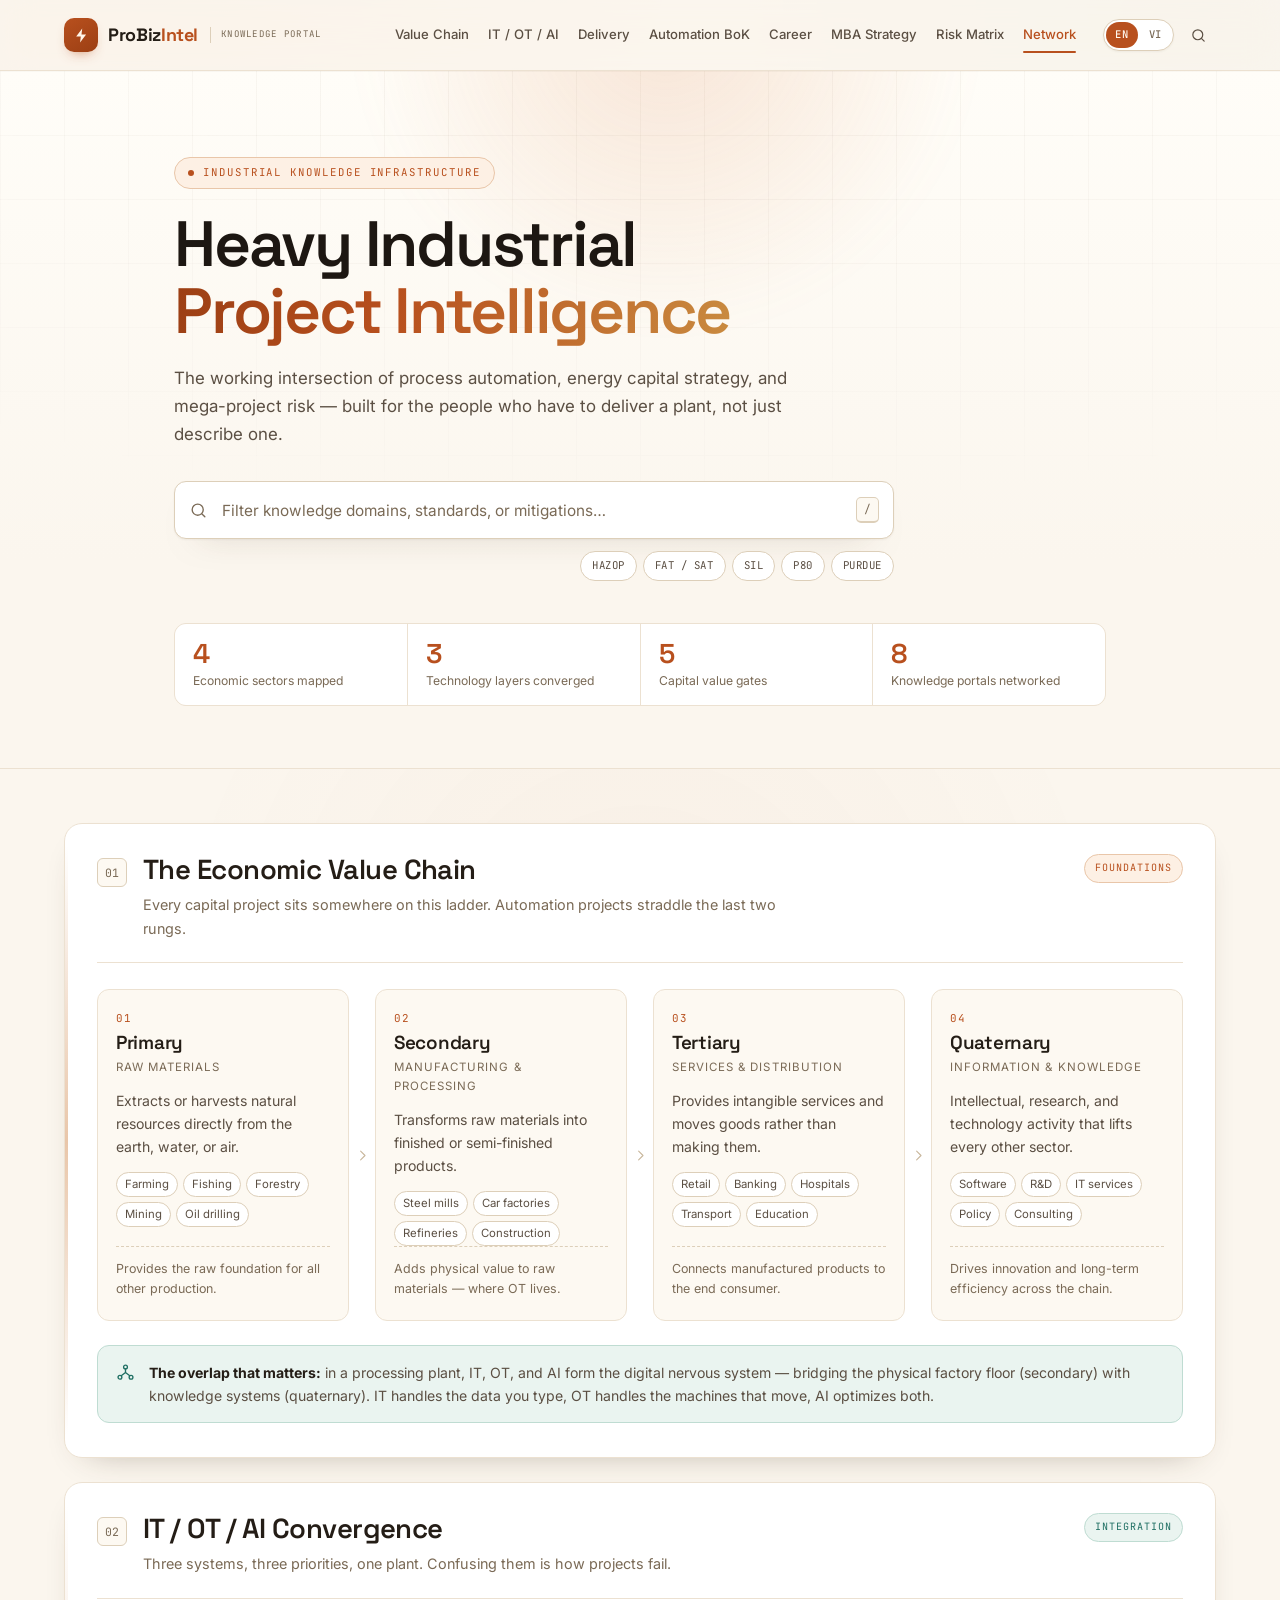
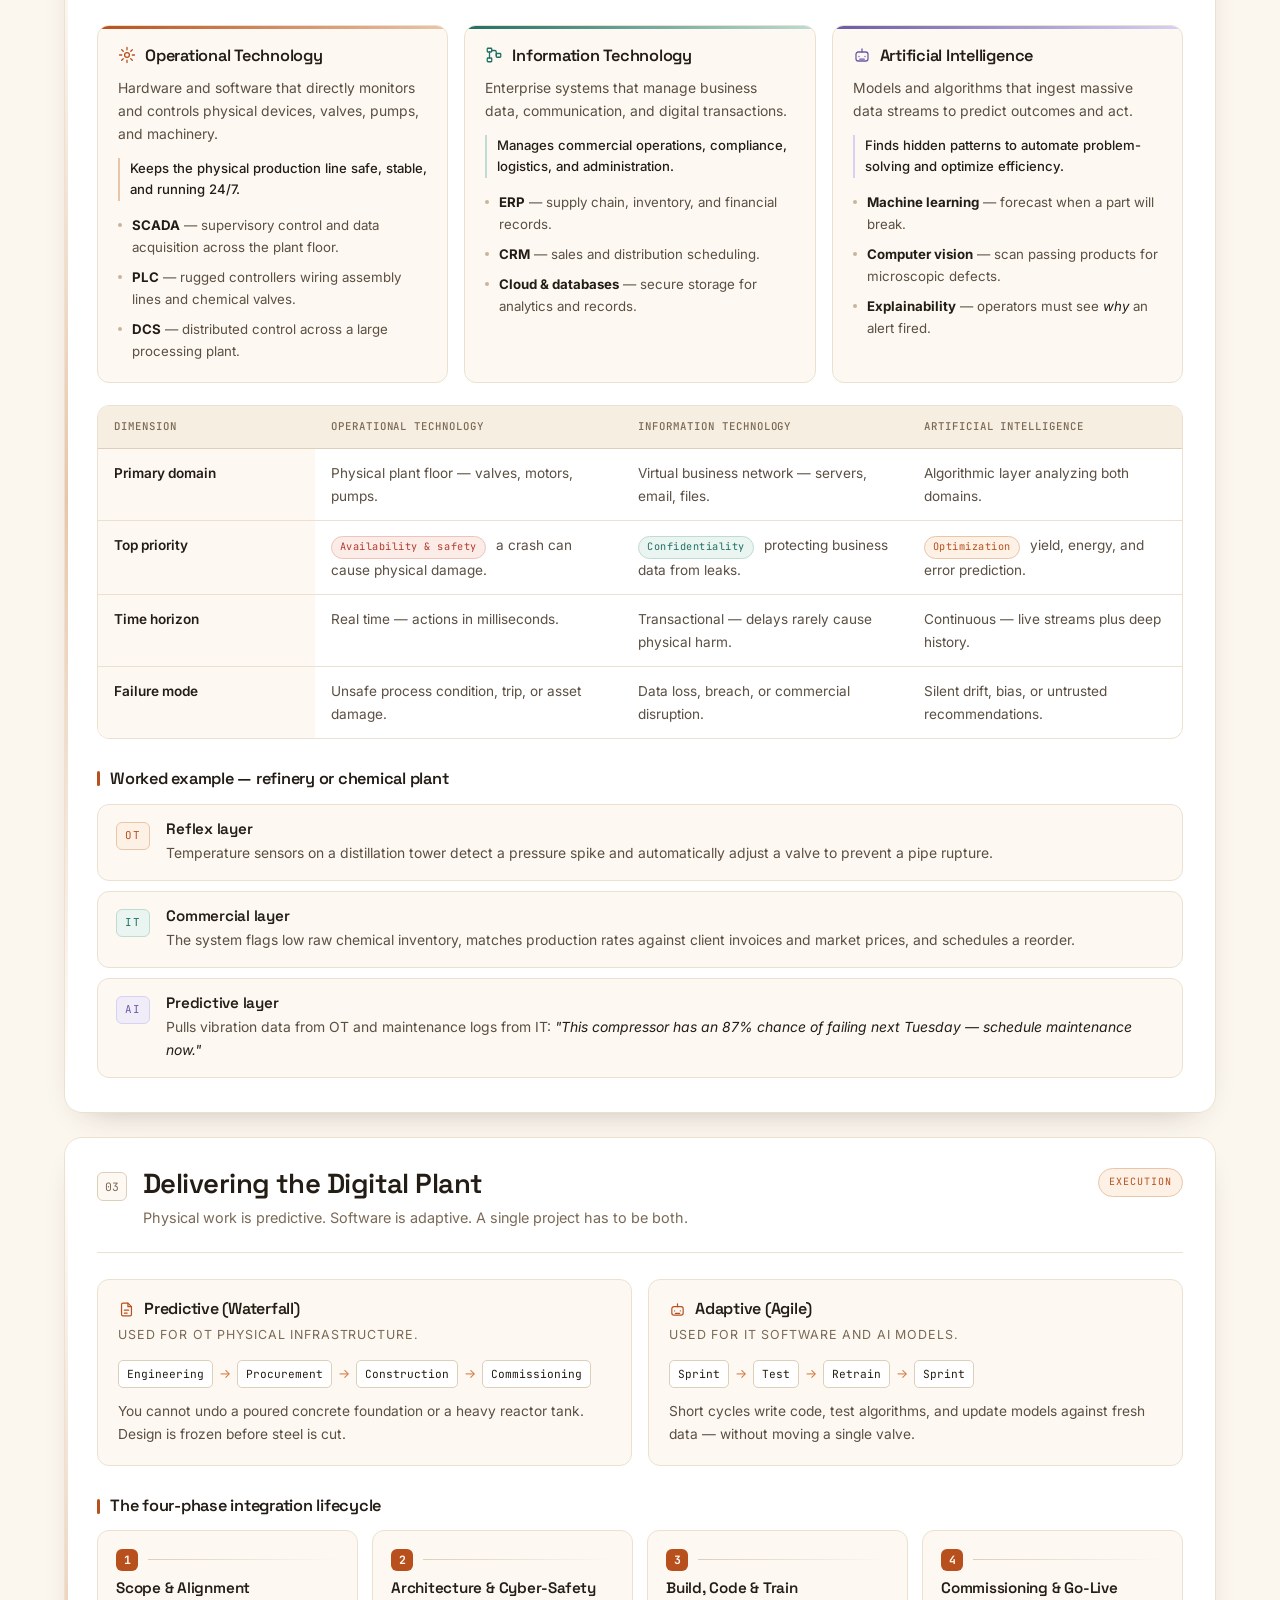
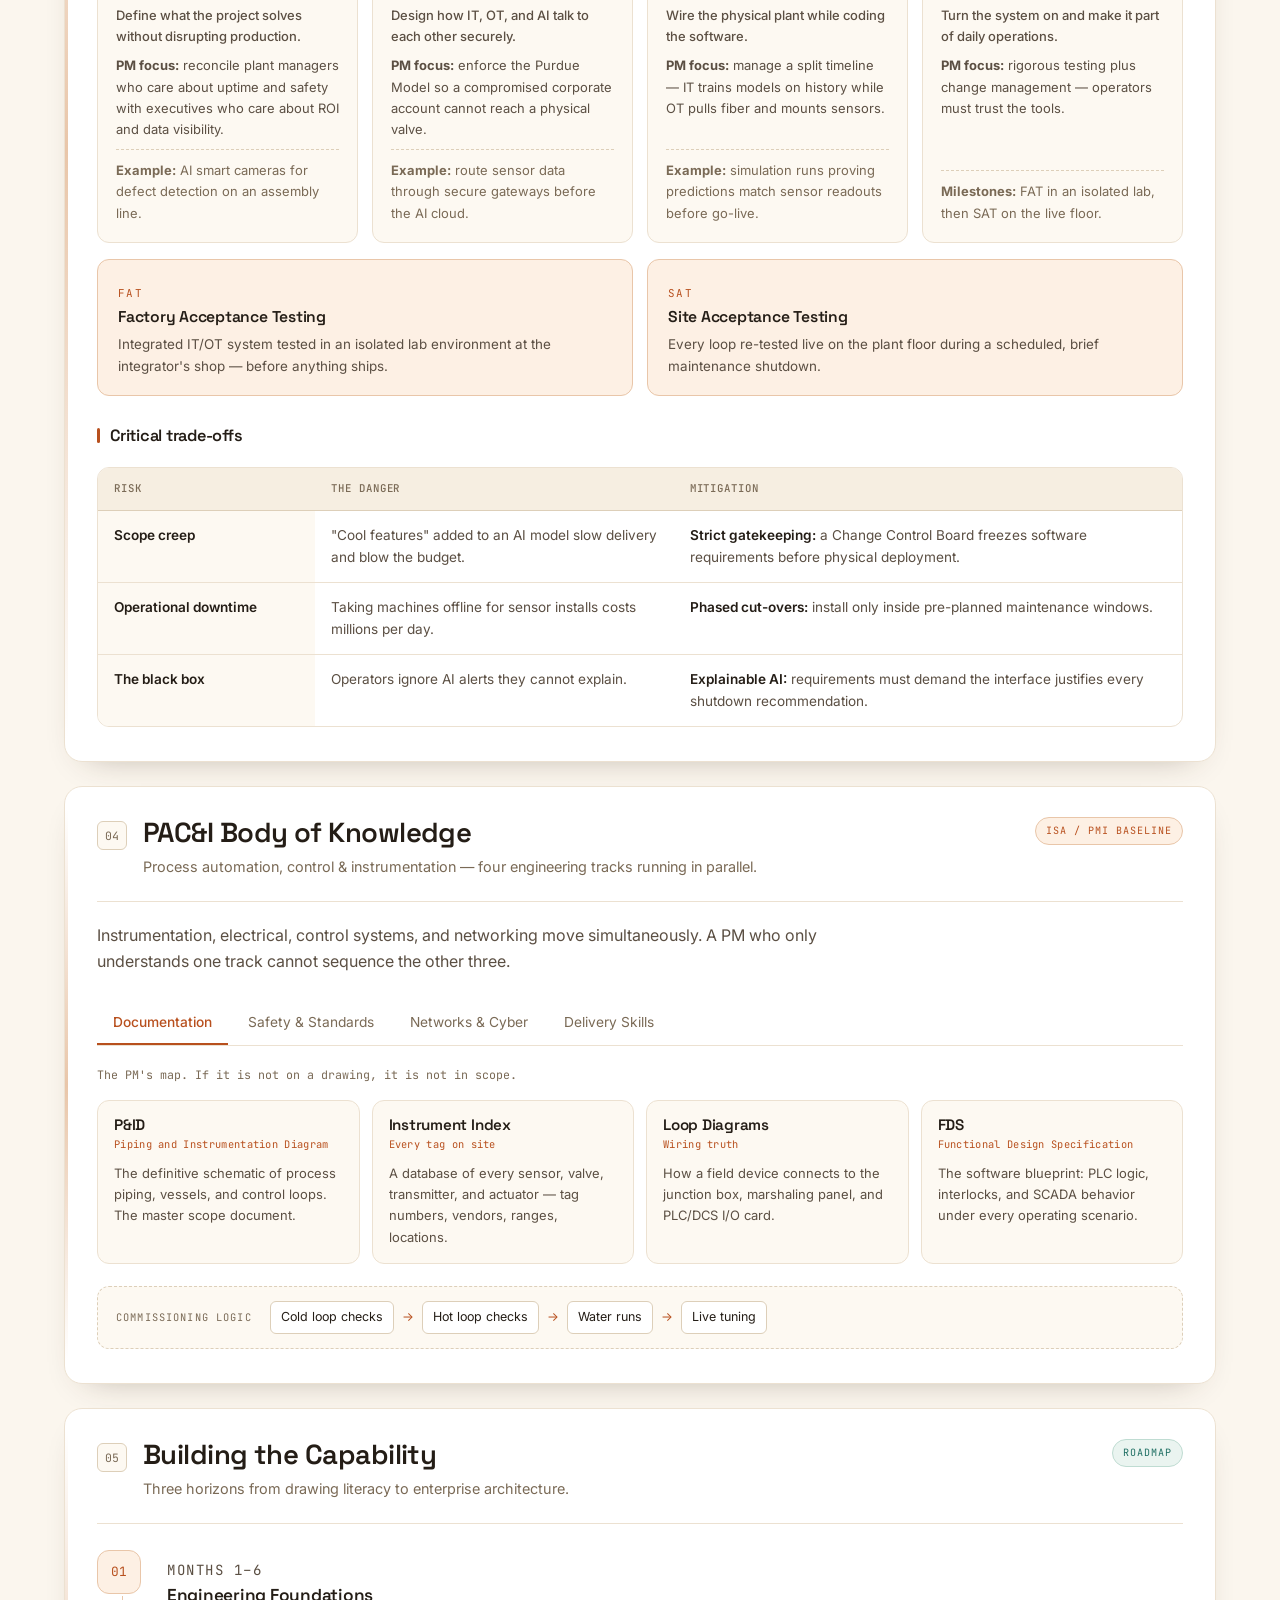
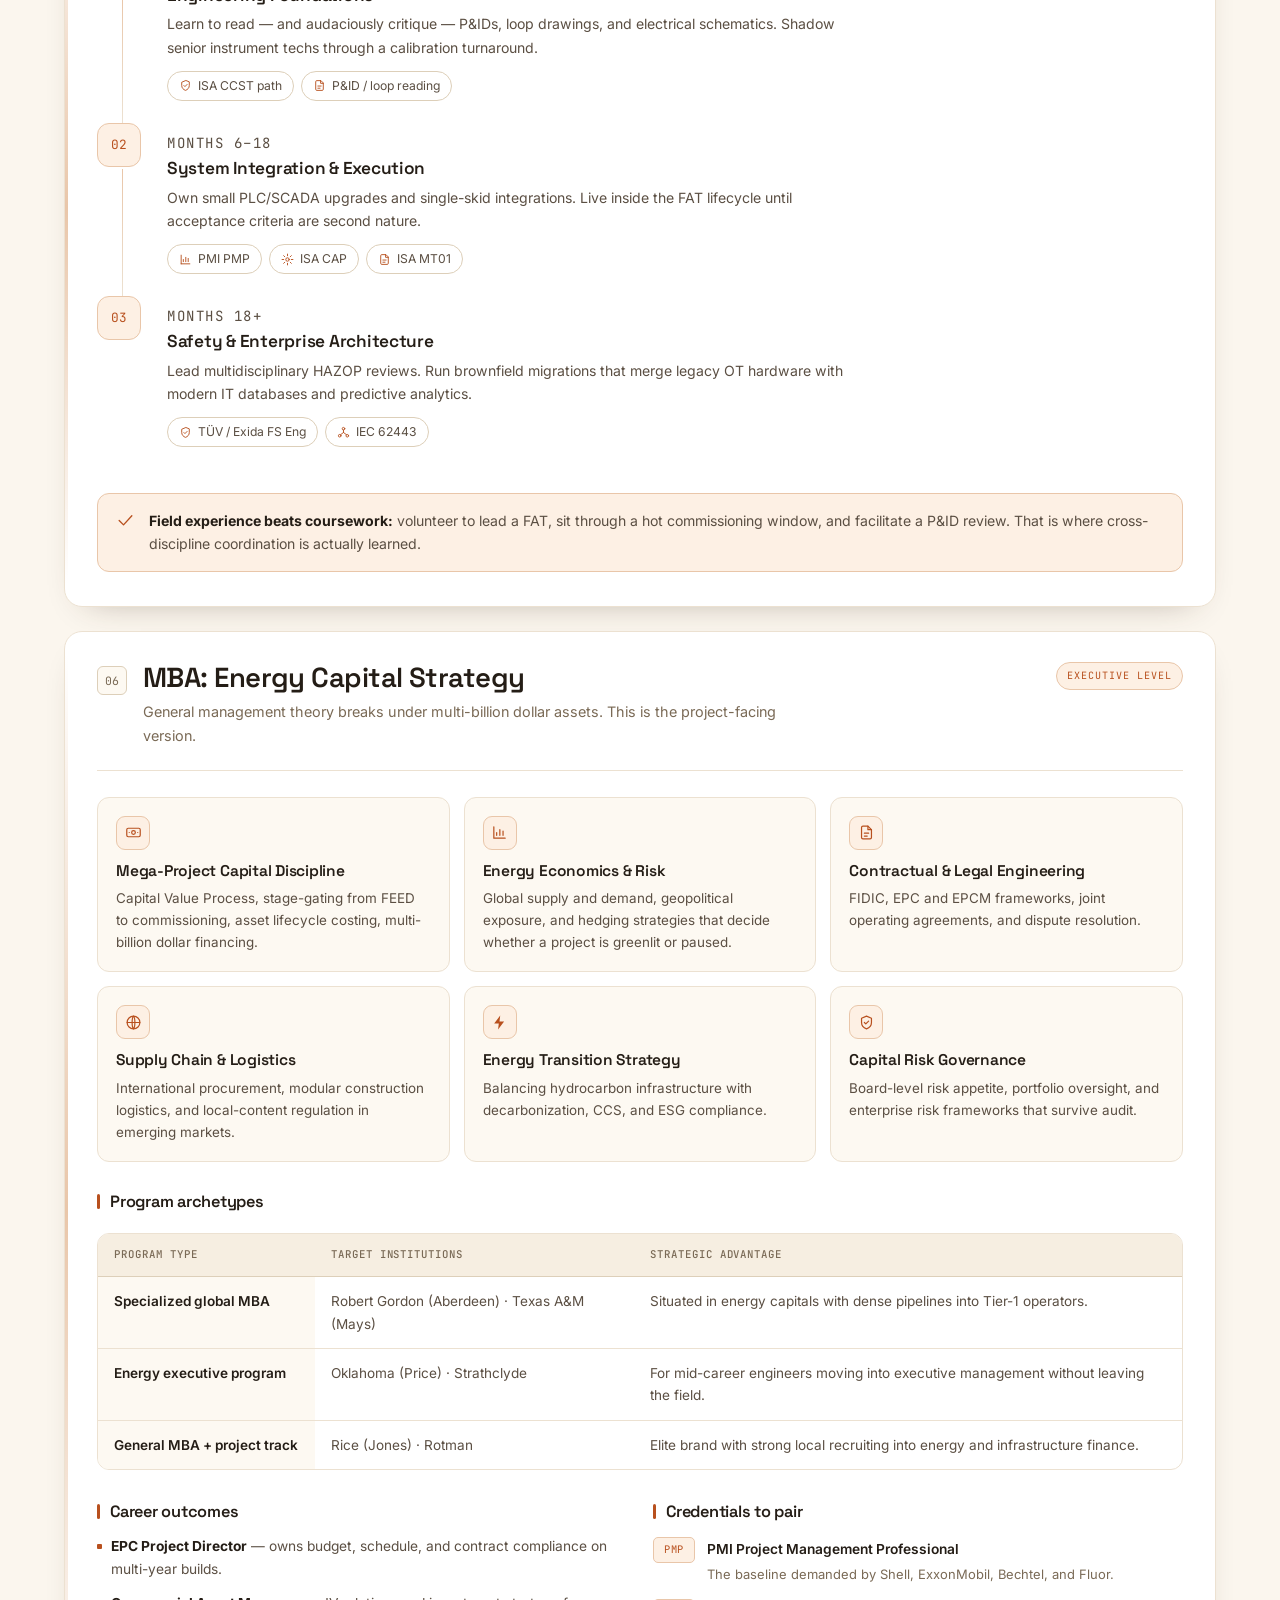
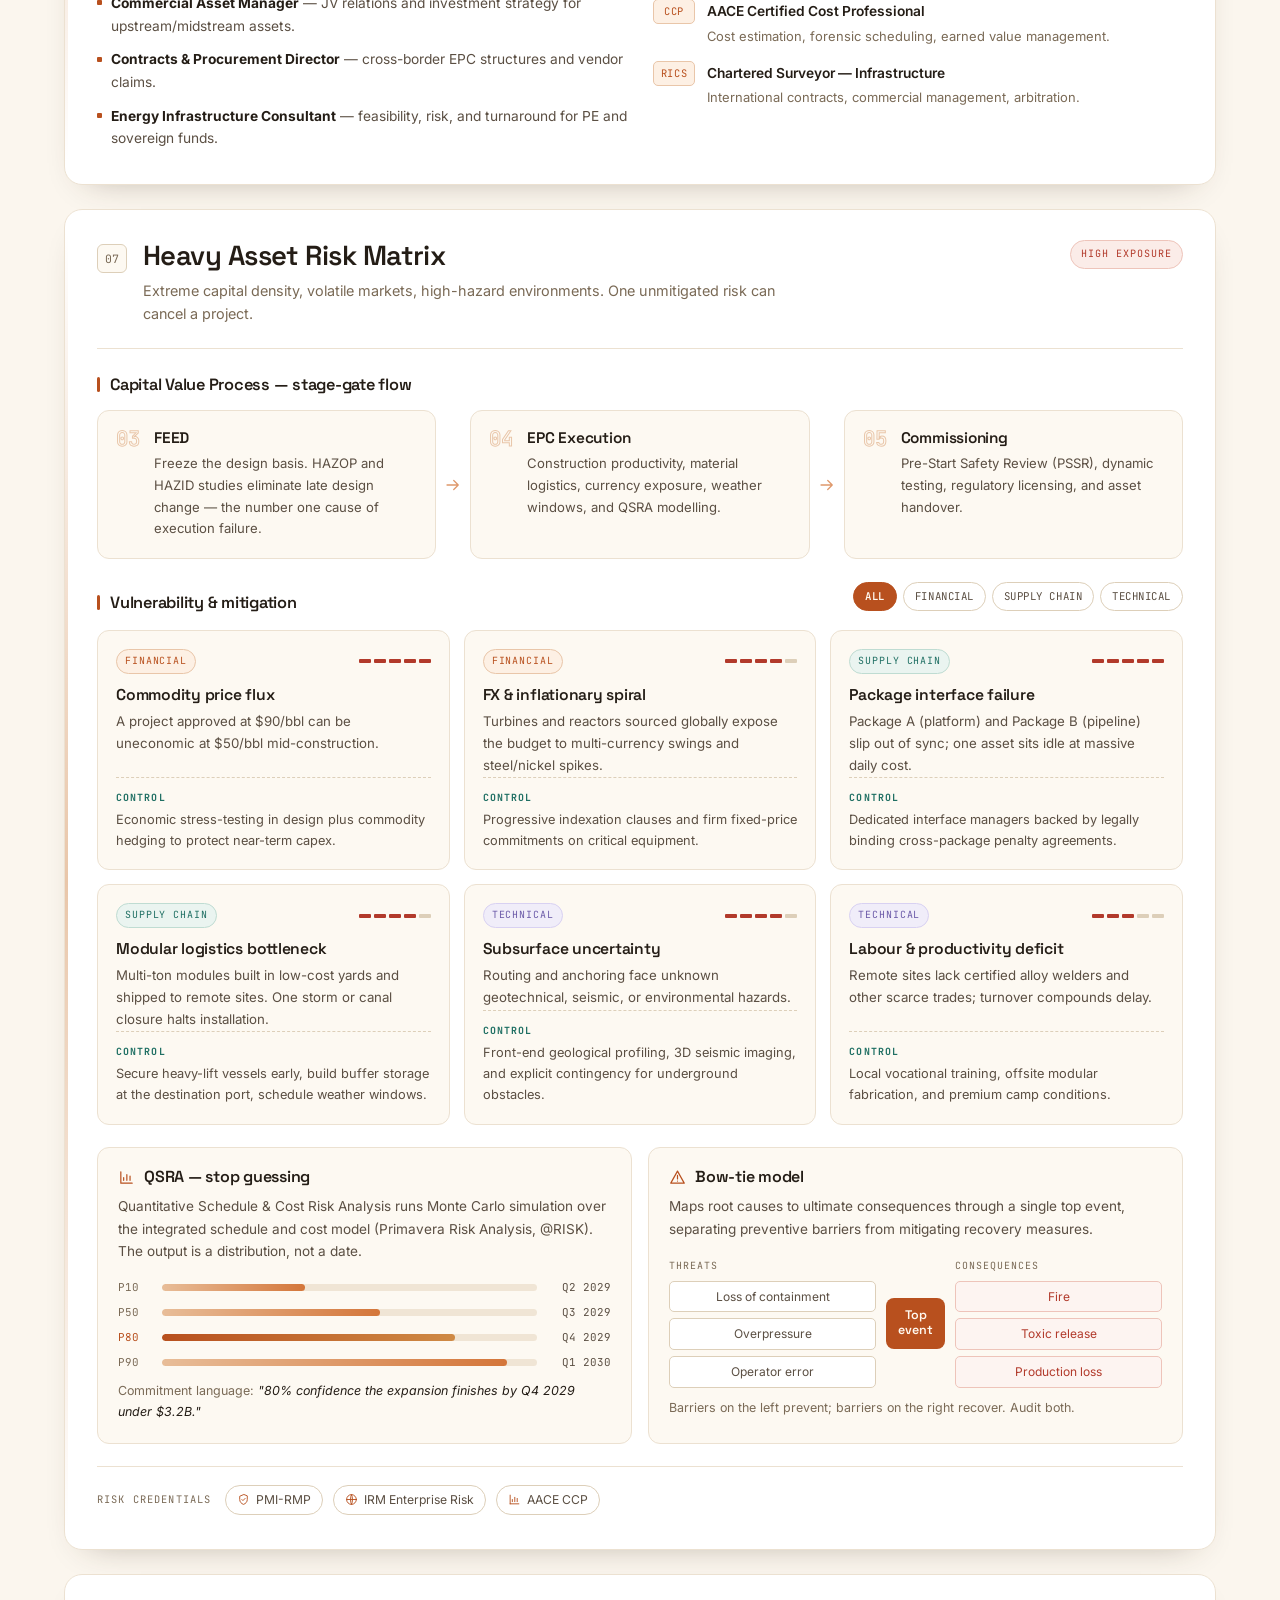
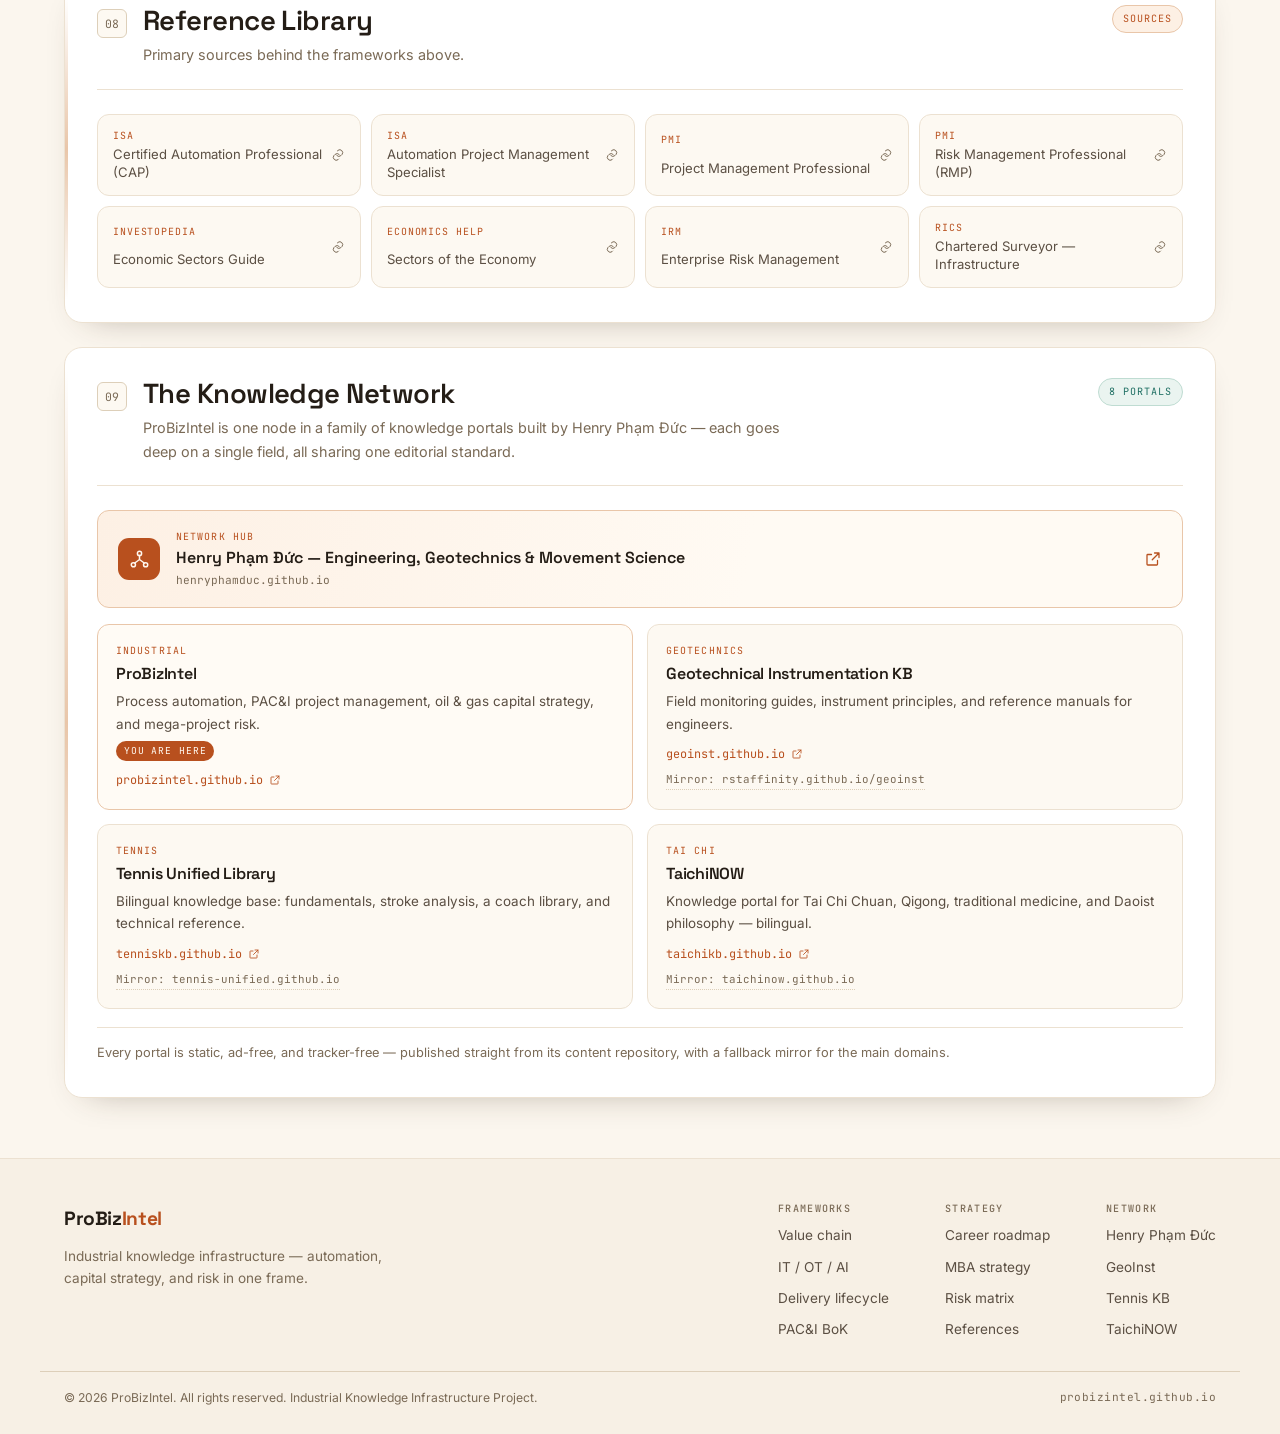
==== index.html @ 480ce011 "Warm light redesign, full EN/VI bilingual build, network section linking all 8 portals" ====
<!DOCTYPE html>
<html lang="en">
<head>
<meta charset="UTF-8">
<meta name="viewport" content="width=device-width, initial-scale=1.0">
<title>ProBizIntel | Heavy Industrial Project Intelligence</title>
<meta name="description" content="A working knowledge portal for process automation, control & instrumentation project management, oil & gas capital strategy, and mega-project risk. English / Tiếng Việt.">
<meta name="theme-color" content="#fbf6ee">
<meta property="og:title" content="ProBizIntel | Heavy Industrial Project Intelligence">
<meta property="og:description" content="Process automation, energy capital strategy, and mega-project risk — one integrated framework. Bilingual EN / VI.">
<meta property="og:type" content="website">
<link rel="icon" href="data:image/svg+xml,%3Csvg xmlns='http://www.w3.org/2000/svg' viewBox='0 0 32 32'%3E%3Crect width='32' height='32' rx='8' fill='%23b8501e'/%3E%3Cpath d='M17 4 8 18h6l-1 10 9-14h-6z' fill='%23fff6e9'/%3E%3C/svg%3E">
<link rel="preconnect" href="https://fonts.googleapis.com">
<link rel="preconnect" href="https://fonts.gstatic.com" crossorigin>
<link href="https://fonts.googleapis.com/css2?family=Space+Grotesk:wght@400;500;600;700&family=Inter:wght@400;500;600;700&family=JetBrains+Mono:wght@400;500&display=swap" rel="stylesheet">
<link rel="stylesheet" href="style.css">
</head>
<body>
<a class="skip-link" href="#main" data-vi="Chuyển đến nội dung">Skip to content</a>
<div class="scroll-progress" id="scrollProgress" aria-hidden="true"></div>

<!-- Icon sprite -->
<svg class="sprite" aria-hidden="true" focusable="false">
  <symbol id="i-bolt" viewBox="0 0 24 24"><path d="M13 2 4.5 13.5H11l-1 8.5 8.5-11.5H12z"/></symbol>
  <symbol id="i-search" viewBox="0 0 24 24"><circle cx="11" cy="11" r="7"/><path d="m20 20-3.6-3.6"/></symbol>
  <symbol id="i-robot" viewBox="0 0 24 24"><rect x="4" y="8" width="16" height="12" rx="3"/><path d="M12 4v4M8 14h.01M16 14h.01M9 17.5h6"/></symbol>
  <symbol id="i-cap" viewBox="0 0 24 24"><path d="M2 8.5 12 4l10 4.5-10 4.5z"/><path d="M6 11v4.2c0 1.6 2.7 2.8 6 2.8s6-1.2 6-2.8V11M22 8.5V14"/></symbol>
  <symbol id="i-warn" viewBox="0 0 24 24"><path d="M12 3 2.5 20h19z"/><path d="M12 9v5M12 17h.01"/></symbol>
  <symbol id="i-gear" viewBox="0 0 24 24"><circle cx="12" cy="12" r="3.2"/><path d="M12 2v3M12 19v3M2 12h3M19 12h3M4.9 4.9 7 7M17 17l2.1 2.1M19.1 4.9 17 7M7 17l-2.1 2.1"/></symbol>
  <symbol id="i-tree" viewBox="0 0 24 24"><rect x="3" y="3" width="6" height="5" rx="1"/><rect x="15" y="10" width="6" height="5" rx="1"/><rect x="3" y="16" width="6" height="5" rx="1"/><path d="M6 8v8M9 6h4a2 2 0 0 1 2 2v5"/></symbol>
  <symbol id="i-shield" viewBox="0 0 24 24"><path d="M12 3 5 6v6c0 4.4 3 7.6 7 9 4-1.4 7-4.6 7-9V6z"/><path d="m9 12 2 2 4-4"/></symbol>
  <symbol id="i-net" viewBox="0 0 24 24"><circle cx="12" cy="5" r="2.4"/><circle cx="5" cy="18" r="2.4"/><circle cx="19" cy="18" r="2.4"/><path d="M12 7.4v4.6M12 12 6.6 16M12 12l5.4 4"/></symbol>
  <symbol id="i-doc" viewBox="0 0 24 24"><path d="M14 3H7a2 2 0 0 0-2 2v14a2 2 0 0 0 2 2h10a2 2 0 0 0 2-2V8z"/><path d="M14 3v5h5M9 13h6M9 17h4"/></symbol>
  <symbol id="i-chart" viewBox="0 0 24 24"><path d="M4 20V4M4 20h16"/><path d="M8 16v-4M12.5 16V8M17 16v-6"/></symbol>
  <symbol id="i-chevron" viewBox="0 0 24 24"><path d="m9 5 7 7-7 7"/></symbol>
  <symbol id="i-arrow" viewBox="0 0 24 24"><path d="M4 12h15M13 6l6 6-6 6"/></symbol>
  <symbol id="i-up" viewBox="0 0 24 24"><path d="M12 20V5M6 11l6-6 6 6"/></symbol>
  <symbol id="i-close" viewBox="0 0 24 24"><path d="M6 6l12 12M18 6 6 18"/></symbol>
  <symbol id="i-menu" viewBox="0 0 24 24"><path d="M4 7h16M4 12h16M4 17h16"/></symbol>
  <symbol id="i-check" viewBox="0 0 24 24"><path d="m4 12 5.5 5.5L20 6"/></symbol>
  <symbol id="i-globe" viewBox="0 0 24 24"><circle cx="12" cy="12" r="9"/><path d="M3 12h18M12 3c2.6 2.6 2.6 15.4 0 18M12 3c-2.6 2.6-2.6 15.4 0 18"/></symbol>
  <symbol id="i-money" viewBox="0 0 24 24"><rect x="2.5" y="6" width="19" height="12" rx="2"/><circle cx="12" cy="12" r="2.6"/><path d="M6 12h.01M18 12h.01"/></symbol>
  <symbol id="i-link" viewBox="0 0 24 24"><path d="M10 13a5 5 0 0 0 7 0l2-2a5 5 0 0 0-7-7l-1 1"/><path d="M14 11a5 5 0 0 0-7 0l-2 2a5 5 0 0 0 7 7l1-1"/></symbol>
  <symbol id="i-external" viewBox="0 0 24 24"><path d="M14 4h6v6M20 4l-9 9"/><path d="M18 14v5a1 1 0 0 1-1 1H5a1 1 0 0 1-1-1V7a1 1 0 0 1 1-1h5"/></symbol>
</svg>

<header class="site-header" id="siteHeader">
  <div class="header-inner">
    <a class="brand" href="#top" aria-label="ProBizIntel">
      <span class="brand-mark"><svg class="ico"><use href="#i-bolt"/></svg></span>
      <span class="brand-text">ProBiz<span class="accent">Intel</span></span>
      <span class="brand-tag" data-vi="Cổng tri thức">Knowledge Portal</span>
    </a>

    <nav class="nav" id="nav" aria-label="Primary" data-vi-aria="Điều hướng chính">
      <a class="nav-link" href="#chain" data-vi="Chuỗi giá trị">Value Chain</a>
      <a class="nav-link" href="#convergence">IT / OT / AI</a>
      <a class="nav-link" href="#delivery" data-vi="Triển khai">Delivery</a>
      <a class="nav-link" href="#automation" data-vi="Hệ tri thức TĐH">Automation BoK</a>
      <a class="nav-link" href="#career" data-vi="Sự nghiệp">Career</a>
      <a class="nav-link" href="#mba-strategy" data-vi="Chiến lược MBA">MBA Strategy</a>
      <a class="nav-link" href="#risk-management" data-vi="Ma trận rủi ro">Risk Matrix</a>
      <a class="nav-link" href="#network" data-vi="Mạng lưới">Network</a>
    </nav>

    <div class="header-actions">
      <div class="lang-switch" role="group" aria-label="Language / Ngôn ngữ">
        <button class="lang-btn is-active" type="button" data-lang="en" aria-pressed="true">EN</button>
        <button class="lang-btn" type="button" data-lang="vi" aria-pressed="false">VI</button>
      </div>
      <button class="icon-btn" id="headerSearchBtn" type="button" aria-label="Search the portal" data-vi-aria="Tìm kiếm trong cổng">
        <svg class="ico"><use href="#i-search"/></svg>
      </button>
      <button class="icon-btn menu-btn" id="menuBtn" type="button" aria-label="Open menu" data-vi-aria="Mở menu" aria-expanded="false" aria-controls="nav">
        <svg class="ico"><use href="#i-menu"/></svg>
      </button>
    </div>
  </div>
</header>

<main id="main">
  <a id="top"></a>

  <!-- HERO -->
  <section class="hero">
    <div class="hero-grid" aria-hidden="true"></div>
    <div class="hero-glow" aria-hidden="true"></div>
    <div class="container hero-inner">
      <p class="kicker"><span class="pulse"></span> <span data-vi="Hạ tầng Tri thức Công nghiệp">Industrial Knowledge Infrastructure</span></p>
      <h1>
        <span data-vi="Trí tuệ Dự án">Heavy Industrial</span><br>
        <span class="grad" data-vi="Công nghiệp Nặng">Project Intelligence</span>
      </h1>
      <p class="lede" data-vi="Giao điểm thực chiến giữa tự động hóa quá trình, chiến lược vốn năng lượng và rủi ro siêu dự án — dành cho những người phải bàn giao một nhà máy, chứ không chỉ mô tả nó.">
        The working intersection of process automation, energy capital strategy, and mega-project risk —
        built for the people who have to deliver a plant, not just describe one.
      </p>

      <div class="search-block">
        <div class="search-shell">
          <svg class="ico search-ico"><use href="#i-search"/></svg>
          <input type="search" id="portalSearch" placeholder="Filter knowledge domains, standards, or mitigations…" data-vi-ph="Lọc lĩnh vực tri thức, tiêu chuẩn hoặc biện pháp giảm thiểu…" autocomplete="off" aria-label="Search the portal" data-vi-aria="Tìm kiếm trong cổng">
          <button class="search-clear" id="searchClear" type="button" aria-label="Clear search" data-vi-aria="Xóa tìm kiếm" hidden>
            <svg class="ico"><use href="#i-close"/></svg>
          </button>
          <kbd class="search-kbd">/</kbd>
        </div>
        <div class="search-meta">
          <span class="search-count" id="searchCount" aria-live="polite"></span>
          <div class="quick-chips" id="quickChips">
            <button class="chip" type="button" data-q="HAZOP">HAZOP</button>
            <button class="chip" type="button" data-q="FAT">FAT / SAT</button>
            <button class="chip" type="button" data-q="SIL">SIL</button>
            <button class="chip" type="button" data-q="P80">P80</button>
            <button class="chip" type="button" data-q="Purdue">Purdue</button>
          </div>
        </div>
      </div>

      <dl class="hero-stats">
        <div class="stat"><dt>4</dt><dd data-vi="Phân ngành kinh tế">Economic sectors mapped</dd></div>
        <div class="stat"><dt>3</dt><dd data-vi="Tầng công nghệ hội tụ">Technology layers converged</dd></div>
        <div class="stat"><dt>5</dt><dd data-vi="Cổng vốn (CVP)">Capital value gates</dd></div>
        <div class="stat"><dt>8</dt><dd data-vi="Cổng tri thức trong mạng lưới">Knowledge portals networked</dd></div>
      </dl>
    </div>
  </section>

  <div class="container content" id="content">

    <!-- 01 VALUE CHAIN -->
    <section class="knowledge-card" id="chain" data-title="Value chain economic sectors primary secondary tertiary quaternary" data-title-vi="chuỗi giá trị phân ngành kinh tế sơ cấp thứ cấp cấp ba thứ tư">
      <div class="card-head">
        <div class="card-index">01</div>
        <div class="card-title">
          <h2 data-vi="Chuỗi Giá trị Kinh tế">The Economic Value Chain</h2>
          <p class="card-sub" data-vi="Mọi dự án vốn đều nằm ở một nấc trên chiếc thang này. Dự án tự động hóa bắc qua hai nấc cuối.">Every capital project sits somewhere on this ladder. Automation projects straddle the last two rungs.</p>
        </div>
        <span class="badge" data-vi="Nền tảng">Foundations</span>
      </div>

      <div class="sector-chain">
        <article class="sector-card s-item">
          <div class="sector-num">01</div>
          <h3 data-vi="Sơ cấp">Primary</h3>
          <p class="sector-role" data-vi="Nguyên liệu thô">Raw materials</p>
          <p data-vi="Khai thác hoặc thu hoạch tài nguyên thiên nhiên trực tiếp từ đất, nước hoặc không khí.">Extracts or harvests natural resources directly from the earth, water, or air.</p>
          <ul class="tag-list">
            <li data-vi="Nông nghiệp">Farming</li><li data-vi="Đánh bắt">Fishing</li><li data-vi="Lâm nghiệp">Forestry</li><li data-vi="Khai khoáng">Mining</li><li data-vi="Khoan dầu">Oil drilling</li>
          </ul>
          <p class="sector-foot" data-vi="Cung cấp nền tảng nguyên liệu cho toàn bộ hoạt động sản xuất khác.">Provides the raw foundation for all other production.</p>
        </article>

        <div class="chain-link" aria-hidden="true"><svg class="ico"><use href="#i-chevron"/></svg></div>

        <article class="sector-card s-item">
          <div class="sector-num">02</div>
          <h3 data-vi="Thứ cấp">Secondary</h3>
          <p class="sector-role" data-vi="Sản xuất &amp; chế biến">Manufacturing &amp; processing</p>
          <p data-vi="Chuyển hóa nguyên liệu thô thành sản phẩm hoàn chỉnh hoặc bán thành phẩm.">Transforms raw materials into finished or semi-finished products.</p>
          <ul class="tag-list">
            <li data-vi="Nhà máy thép">Steel mills</li><li data-vi="Nhà máy ô tô">Car factories</li><li data-vi="Lọc dầu">Refineries</li><li data-vi="Xây dựng">Construction</li>
          </ul>
          <p class="sector-foot" data-vi="Gia tăng giá trị vật chất cho nguyên liệu — nơi OT hiện diện.">Adds physical value to raw materials — where OT lives.</p>
        </article>

        <div class="chain-link" aria-hidden="true"><svg class="ico"><use href="#i-chevron"/></svg></div>

        <article class="sector-card s-item">
          <div class="sector-num">03</div>
          <h3 data-vi="Thứ ba">Tertiary</h3>
          <p class="sector-role" data-vi="Dịch vụ &amp; phân phối">Services &amp; distribution</p>
          <p data-vi="Cung cấp dịch vụ vô hình và lưu chuyển hàng hóa thay vì trực tiếp sản xuất.">Provides intangible services and moves goods rather than making them.</p>
          <ul class="tag-list">
            <li data-vi="Bán lẻ">Retail</li><li data-vi="Ngân hàng">Banking</li><li data-vi="Bệnh viện">Hospitals</li><li data-vi="Vận tải">Transport</li><li data-vi="Giáo dục">Education</li>
          </ul>
          <p class="sector-foot" data-vi="Kết nối sản phẩm sản xuất đến người tiêu dùng cuối.">Connects manufactured products to the end consumer.</p>
        </article>

        <div class="chain-link" aria-hidden="true"><svg class="ico"><use href="#i-chevron"/></svg></div>

        <article class="sector-card s-item">
          <div class="sector-num">04</div>
          <h3 data-vi="Thứ tư">Quaternary</h3>
          <p class="sector-role" data-vi="Thông tin &amp; tri thức">Information &amp; knowledge</p>
          <p data-vi="Hoạt động trí tuệ, nghiên cứu và công nghệ nâng đỡ mọi khu vực khác.">Intellectual, research, and technology activity that lifts every other sector.</p>
          <ul class="tag-list">
            <li data-vi="Phần mềm">Software</li><li>R&amp;D</li><li data-vi="Dịch vụ CNTT">IT services</li><li data-vi="Chính sách">Policy</li><li data-vi="Tư vấn">Consulting</li>
          </ul>
          <p class="sector-foot" data-vi="Thúc đẩy đổi mới và hiệu quả dài hạn trên toàn chuỗi.">Drives innovation and long-term efficiency across the chain.</p>
        </article>
      </div>

      <div class="note-strip">
        <svg class="ico"><use href="#i-net"/></svg>
        <p data-vi="&lt;strong&gt;Điểm giao thoa quan trọng:&lt;/strong&gt; trong một nhà máy chế biến, IT, OT và AI tạo thành hệ thần kinh số — nối sàn nhà máy vật lý (thứ cấp) với các hệ thống tri thức (thứ tư). IT xử lý dữ liệu bạn nhập, OT điều khiển máy móc chuyển động, AI tối ưu cả hai."><strong>The overlap that matters:</strong> in a processing plant, IT, OT, and AI form the digital nervous system — bridging the physical factory floor (secondary) with knowledge systems (quaternary). IT handles the data you type, OT handles the machines that move, AI optimizes both.</p>
      </div>
    </section>

    <!-- 02 CONVERGENCE -->
    <section class="knowledge-card" id="convergence" data-title="IT OT AI convergence SCADA PLC DCS ERP CRM machine learning computer vision" data-title-vi="hội tụ IT OT AI SCADA PLC DCS ERP CRM học máy thị giác máy tính">
      <div class="card-head">
        <div class="card-index">02</div>
        <div class="card-title">
          <h2 data-vi="Hội tụ IT / OT / AI">IT / OT / AI Convergence</h2>
          <p class="card-sub" data-vi="Ba hệ thống, ba ưu tiên, một nhà máy. Nhầm lẫn giữa chúng là khởi nguồn của thất bại dự án.">Three systems, three priorities, one plant. Confusing them is how projects fail.</p>
        </div>
        <span class="badge badge-cyan" data-vi="Tích hợp">Integration</span>
      </div>

      <div class="tri-grid">
        <article class="conv-card conv-ot s-item">
          <div class="conv-head"><svg class="ico"><use href="#i-gear"/></svg><h3 data-vi="Công nghệ Vận hành">Operational Technology</h3></div>
          <p class="conv-role" data-vi="Phần cứng và phần mềm giám sát, điều khiển trực tiếp thiết bị vật lý, van, bơm và máy móc.">Hardware and software that directly monitors and controls physical devices, valves, pumps, and machinery.</p>
          <p class="conv-focus" data-vi="Giữ cho dây chuyền sản xuất an toàn, ổn định và vận hành 24/7.">Keeps the physical production line safe, stable, and running 24/7.</p>
          <ul class="plain-list">
            <li data-vi="&lt;strong&gt;SCADA&lt;/strong&gt; — điều khiển giám sát và thu thập dữ liệu toàn nhà máy."><strong>SCADA</strong> — supervisory control and data acquisition across the plant floor.</li>
            <li data-vi="&lt;strong&gt;PLC&lt;/strong&gt; — bộ điều khiển công nghiệp kết nối dây chuyền và van hóa chất."><strong>PLC</strong> — rugged controllers wiring assembly lines and chemical valves.</li>
            <li data-vi="&lt;strong&gt;DCS&lt;/strong&gt; — điều khiển phân tán cho nhà máy chế biến quy mô lớn."><strong>DCS</strong> — distributed control across a large processing plant.</li>
          </ul>
        </article>

        <article class="conv-card conv-it s-item">
          <div class="conv-head"><svg class="ico"><use href="#i-tree"/></svg><h3 data-vi="Công nghệ Thông tin">Information Technology</h3></div>
          <p class="conv-role" data-vi="Hệ thống doanh nghiệp quản lý dữ liệu kinh doanh, truyền thông và giao dịch số.">Enterprise systems that manage business data, communication, and digital transactions.</p>
          <p class="conv-focus" data-vi="Quản lý vận hành thương mại, tuân thủ, logistics và hành chính.">Manages commercial operations, compliance, logistics, and administration.</p>
          <ul class="plain-list">
            <li data-vi="&lt;strong&gt;ERP&lt;/strong&gt; — chuỗi cung ứng, tồn kho và sổ sách tài chính."><strong>ERP</strong> — supply chain, inventory, and financial records.</li>
            <li data-vi="&lt;strong&gt;CRM&lt;/strong&gt; — bán hàng và lịch phân phối."><strong>CRM</strong> — sales and distribution scheduling.</li>
            <li data-vi="&lt;strong&gt;Cloud &amp; cơ sở dữ liệu&lt;/strong&gt; — lưu trữ an toàn cho phân tích và hồ sơ."><strong>Cloud &amp; databases</strong> — secure storage for analytics and records.</li>
          </ul>
        </article>

        <article class="conv-card conv-ai s-item">
          <div class="conv-head"><svg class="ico"><use href="#i-robot"/></svg><h3 data-vi="Trí tuệ Nhân tạo">Artificial Intelligence</h3></div>
          <p class="conv-role" data-vi="Mô hình và thuật toán tiếp nhận dòng dữ liệu lớn để dự báo kết quả và hành động.">Models and algorithms that ingest massive data streams to predict outcomes and act.</p>
          <p class="conv-focus" data-vi="Tìm mẫu ẩn để tự động hóa giải quyết vấn đề và tối ưu hiệu suất.">Finds hidden patterns to automate problem-solving and optimize efficiency.</p>
          <ul class="plain-list">
            <li data-vi="&lt;strong&gt;Học máy&lt;/strong&gt; — dự báo thời điểm hỏng hóc của linh kiện."><strong>Machine learning</strong> — forecast when a part will break.</li>
            <li data-vi="&lt;strong&gt;Thị giác máy tính&lt;/strong&gt; — quét sản phẩm để phát hiện lỗi siêu nhỏ."><strong>Computer vision</strong> — scan passing products for microscopic defects.</li>
            <li data-vi="&lt;strong&gt;Khả năng giải thích&lt;/strong&gt; — người vận hành phải thấy &lt;em&gt;vì sao&lt;/em&gt; có cảnh báo."><strong>Explainability</strong> — operators must see <em>why</em> an alert fired.</li>
          </ul>
        </article>
      </div>

      <div class="table-wrap s-item">
        <table class="data-table">
          <caption class="sr-only">Comparison of OT, IT and AI priorities</caption>
          <thead>
            <tr><th scope="col" data-vi="Tiêu chí">Dimension</th><th scope="col" data-vi="Công nghệ Vận hành">Operational Technology</th><th scope="col" data-vi="Công nghệ Thông tin">Information Technology</th><th scope="col" data-vi="Trí tuệ Nhân tạo">Artificial Intelligence</th></tr>
          </thead>
          <tbody>
            <tr>
              <th scope="row" data-vi="Lĩnh vực chính">Primary domain</th>
              <td data-vi="Sàn nhà máy vật lý — van, động cơ, bơm.">Physical plant floor — valves, motors, pumps.</td>
              <td data-vi="Mạng doanh nghiệp ảo — máy chủ, email, tệp.">Virtual business network — servers, email, files.</td>
              <td data-vi="Tầng thuật toán phân tích cả hai lĩnh vực.">Algorithmic layer analyzing both domains.</td>
            </tr>
            <tr>
              <th scope="row" data-vi="Ưu tiên hàng đầu">Top priority</th>
              <td data-vi="&lt;span class=&quot;pill pill-red&quot;&gt;Sẵn sàng &amp; an toàn&lt;/span&gt; sự cố có thể gây hư hại vật chất."><span class="pill pill-red">Availability &amp; safety</span> a crash can cause physical damage.</td>
              <td data-vi="&lt;span class=&quot;pill pill-cyan&quot;&gt;Bảo mật&lt;/span&gt; bảo vệ dữ liệu doanh nghiệp khỏi rò rỉ."><span class="pill pill-cyan">Confidentiality</span> protecting business data from leaks.</td>
              <td data-vi="&lt;span class=&quot;pill pill-amber&quot;&gt;Tối ưu hóa&lt;/span&gt; sản lượng, năng lượng và dự báo lỗi."><span class="pill pill-amber">Optimization</span> yield, energy, and error prediction.</td>
            </tr>
            <tr>
              <th scope="row" data-vi="Chân trời thời gian">Time horizon</th>
              <td data-vi="Thời gian thực — hành động trong mili giây.">Real time — actions in milliseconds.</td>
              <td data-vi="Giao dịch — độ trễ hiếm khi gây hại vật chất.">Transactional — delays rarely cause physical harm.</td>
              <td data-vi="Liên tục — dòng dữ liệu trực tiếp và lịch sử sâu.">Continuous — live streams plus deep history.</td>
            </tr>
            <tr>
              <th scope="row" data-vi="Chế độ sự cố">Failure mode</th>
              <td data-vi="Điều kiện quá trình không an toàn, trip hoặc hư hại tài sản.">Unsafe process condition, trip, or asset damage.</td>
              <td data-vi="Mất dữ liệu, xâm nhập hoặc gián đoạn thương mại.">Data loss, breach, or commercial disruption.</td>
              <td data-vi="Trôi dạt âm thầm, thiên lệch hoặc khuyến nghị không đáng tin.">Silent drift, bias, or untrusted recommendations.</td>
            </tr>
          </tbody>
        </table>
      </div>

      <h3 class="sub-head" data-vi="Ví dụ thực tế — nhà máy lọc dầu hoặc hóa chất">Worked example — refinery or chemical plant</h3>
      <div class="layer-stack">
        <article class="layer s-item">
          <span class="layer-tag">OT</span>
          <div>
            <h4 data-vi="Tầng phản xạ">Reflex layer</h4>
            <p data-vi="Cảm biến nhiệt độ trên tháp chưng cất phát hiện áp suất tăng đột biến và tự động điều chỉnh van để ngăn vỡ đường ống.">Temperature sensors on a distillation tower detect a pressure spike and automatically adjust a valve to prevent a pipe rupture.</p>
          </div>
        </article>
        <article class="layer s-item">
          <span class="layer-tag">IT</span>
          <div>
            <h4 data-vi="Tầng thương mại">Commercial layer</h4>
            <p data-vi="Hệ thống báo tồn kho hóa chất thấp, đối chiếu tốc độ sản xuất với hóa đơn khách hàng và giá thị trường, rồi lên lịch đặt hàng.">The system flags low raw chemical inventory, matches production rates against client invoices and market prices, and schedules a reorder.</p>
          </div>
        </article>
        <article class="layer s-item">
          <span class="layer-tag">AI</span>
          <div>
            <h4 data-vi="Tầng dự báo">Predictive layer</h4>
            <p data-vi="Lấy dữ liệu rung động từ OT và nhật ký bảo trì từ IT: &lt;em&gt;“Máy nén này có 87% khả năng hỏng vào thứ Ba tới — hãy lên lịch bảo trì ngay.”&lt;/em&gt;">Pulls vibration data from OT and maintenance logs from IT: <em>"This compressor has an 87% chance of failing next Tuesday — schedule maintenance now."</em></p>
          </div>
        </article>
      </div>
    </section>

    <!-- 03 DELIVERY -->
    <section class="knowledge-card" id="delivery" data-title="industrial digital project management waterfall agile phases FAT SAT commissioning scope design build go-live" data-title-vi="quản lý dự án số công nghiệp waterfall agile pha FAT SAT chạy thử nghiệm thu phạm vi thiết kế thi công">
      <div class="card-head">
        <div class="card-index">03</div>
        <div class="card-title">
          <h2 data-vi="Triển khai Nhà máy Số">Delivering the Digital Plant</h2>
          <p class="card-sub" data-vi="Công việc vật lý mang tính dự báo. Phần mềm mang tính thích ứng. Một dự án phải là cả hai.">Physical work is predictive. Software is adaptive. A single project has to be both.</p>
        </div>
        <span class="badge badge-amber" data-vi="Thực thi">Execution</span>
      </div>

      <div class="split-compare">
        <article class="split-card s-item">
          <h3><svg class="ico"><use href="#i-doc"/></svg> <span data-vi="Dự báo (Waterfall)">Predictive (Waterfall)</span></h3>
          <p class="split-for" data-vi="Dùng cho hạ tầng vật lý OT.">Used for OT physical infrastructure.</p>
          <div class="flow-inline">
            <span data-vi="Thiết kế">Engineering</span><i>→</i><span data-vi="Mua sắm">Procurement</span><i>→</i><span data-vi="Thi công">Construction</span><i>→</i><span data-vi="Chạy thử">Commissioning</span>
          </div>
          <p data-vi="Bạn không thể hoàn tác một móng bê tông đã đổ hay một bồn phản ứng nặng. Thiết kế phải đóng băng trước khi cắt thép.">You cannot undo a poured concrete foundation or a heavy reactor tank. Design is frozen before steel is cut.</p>
        </article>
        <article class="split-card s-item">
          <h3><svg class="ico"><use href="#i-robot"/></svg> <span data-vi="Thích ứng (Agile)">Adaptive (Agile)</span></h3>
          <p class="split-for" data-vi="Dùng cho phần mềm IT và mô hình AI.">Used for IT software and AI models.</p>
          <div class="flow-inline">
            <span>Sprint</span><i>→</i><span data-vi="Kiểm thử">Test</span><i>→</i><span data-vi="Huấn luyện lại">Retrain</span><i>→</i><span>Sprint</span>
          </div>
          <p data-vi="Chu kỳ ngắn để viết mã, kiểm thử thuật toán và cập nhật mô hình với dữ liệu mới — mà không cần chạm vào một chiếc van.">Short cycles write code, test algorithms, and update models against fresh data — without moving a single valve.</p>
        </article>
      </div>

      <h3 class="sub-head" data-vi="Vòng đời tích hợp bốn pha">The four-phase integration lifecycle</h3>
      <div class="phase-grid">
        <article class="phase s-item">
          <div class="phase-top"><span class="phase-num">1</span><span class="phase-line"></span></div>
          <h4 data-vi="Phạm vi &amp; Đồng thuận">Scope &amp; Alignment</h4>
          <p class="phase-goal" data-vi="Xác định dự án giải quyết điều gì mà không gián đoạn sản xuất.">Define what the project solves without disrupting production.</p>
          <p data-vi="&lt;strong&gt;Trọng tâm PM:&lt;/strong&gt; dung hòa quản đốc nhà máy (quan tâm thời gian hoạt động và an toàn) với lãnh đạo (quan tâm ROI và khả năng quan sát dữ liệu)."><strong>PM focus:</strong> reconcile plant managers who care about uptime and safety with executives who care about ROI and data visibility.</p>
          <p class="phase-eg" data-vi="&lt;strong&gt;Ví dụ:&lt;/strong&gt; camera AI phát hiện lỗi trên dây chuyền lắp ráp."><strong>Example:</strong> AI smart cameras for defect detection on an assembly line.</p>
        </article>
        <article class="phase s-item">
          <div class="phase-top"><span class="phase-num">2</span><span class="phase-line"></span></div>
          <h4 data-vi="Kiến trúc &amp; An ninh mạng">Architecture &amp; Cyber-Safety</h4>
          <p class="phase-goal" data-vi="Thiết kế cách IT, OT và AI giao tiếp an toàn với nhau.">Design how IT, OT, and AI talk to each other securely.</p>
          <p data-vi="&lt;strong&gt;Trọng tâm PM:&lt;/strong&gt; áp đặt mô hình Purdue để một tài khoản doanh nghiệp bị xâm nhập không thể chạm tới van vật lý."><strong>PM focus:</strong> enforce the Purdue Model so a compromised corporate account cannot reach a physical valve.</p>
          <p class="phase-eg" data-vi="&lt;strong&gt;Ví dụ:&lt;/strong&gt; định tuyến dữ liệu cảm biến qua gateway bảo mật trước khi lên cloud AI."><strong>Example:</strong> route sensor data through secure gateways before the AI cloud.</p>
        </article>
        <article class="phase s-item">
          <div class="phase-top"><span class="phase-num">3</span><span class="phase-line"></span></div>
          <h4 data-vi="Chế tạo, Lập trình &amp; Huấn luyện">Build, Code &amp; Train</h4>
          <p class="phase-goal" data-vi="Đấu nối thiết bị vật lý song song với phát triển phần mềm.">Wire the physical plant while coding the software.</p>
          <p data-vi="&lt;strong&gt;Trọng tâm PM:&lt;/strong&gt; quản lý hai dòng thời gian — IT huấn luyện mô hình trên dữ liệu lịch sử trong khi OT kéo cáp quang và gắn cảm biến."><strong>PM focus:</strong> manage a split timeline — IT trains models on history while OT pulls fiber and mounts sensors.</p>
          <p class="phase-eg" data-vi="&lt;strong&gt;Ví dụ:&lt;/strong&gt; chạy mô phỏng chứng minh dự báo khớp với số đọc cảm biến trước khi go-live."><strong>Example:</strong> simulation runs proving predictions match sensor readouts before go-live.</p>
        </article>
        <article class="phase s-item">
          <div class="phase-top"><span class="phase-num">4</span><span class="phase-line"></span></div>
          <h4 data-vi="Chạy thử &amp; Đưa vào vận hành">Commissioning &amp; Go-Live</h4>
          <p class="phase-goal" data-vi="Khởi động hệ thống và đưa nó vào vận hành hằng ngày.">Turn the system on and make it part of daily operations.</p>
          <p data-vi="&lt;strong&gt;Trọng tâm PM:&lt;/strong&gt; kiểm thử nghiêm ngặt và quản lý thay đổi — người vận hành phải tin và hiểu công cụ mới."><strong>PM focus:</strong> rigorous testing plus change management — operators must trust the tools.</p>
          <p class="phase-eg" data-vi="&lt;strong&gt;Mốc chính:&lt;/strong&gt; FAT trong phòng thí nghiệm độc lập, sau đó SAT tại sàn nhà máy."><strong>Milestones:</strong> FAT in an isolated lab, then SAT on the live floor.</p>
        </article>
      </div>

      <div class="milestone-pair">
        <div class="milestone s-item">
          <span class="mono-label">FAT</span>
          <h4 data-vi="Kiểm thử chấp nhận tại xưởng">Factory Acceptance Testing</h4>
          <p data-vi="Hệ thống IT/OT tích hợp được kiểm thử trong môi trường phòng thí nghiệm độc lập tại xưởng tích hợp — trước khi xuất hàng.">Integrated IT/OT system tested in an isolated lab environment at the integrator's shop — before anything ships.</p>
        </div>
        <div class="milestone s-item">
          <span class="mono-label">SAT</span>
          <h4 data-vi="Kiểm thử chấp nhận tại công trường">Site Acceptance Testing</h4>
          <p data-vi="Mọi vòng điều khiển được kiểm thử lại tại sàn nhà máy trong một đợt bảo trì ngắn theo kế hoạch.">Every loop re-tested live on the plant floor during a scheduled, brief maintenance shutdown.</p>
        </div>
      </div>

      <h3 class="sub-head" data-vi="Đánh đổi trọng yếu">Critical trade-offs</h3>
      <div class="table-wrap s-item">
        <table class="data-table">
          <thead>
            <tr><th scope="col" data-vi="Rủi ro">Risk</th><th scope="col" data-vi="Nguy cơ">The danger</th><th scope="col" data-vi="Biện pháp">Mitigation</th></tr>
          </thead>
          <tbody>
            <tr>
              <th scope="row" data-vi="Phình phạm vi">Scope creep</th>
              <td data-vi="Thêm “tính năng hay” vào mô hình AI làm chậm tiến độ và vượt ngân sách.">"Cool features" added to an AI model slow delivery and blow the budget.</td>
              <td data-vi="&lt;strong&gt;Kiểm soát cổng:&lt;/strong&gt; Hội đồng Kiểm soát Thay đổi đóng băng yêu cầu phần mềm trước khi triển khai vật lý."><strong>Strict gatekeeping:</strong> a Change Control Board freezes software requirements before physical deployment.</td>
            </tr>
            <tr>
              <th scope="row" data-vi="Ngừng máy vận hành">Operational downtime</th>
              <td data-vi="Đưa máy ra khỏi vận hành để lắp cảm biến tốn hàng triệu đô mỗi ngày.">Taking machines offline for sensor installs costs millions per day.</td>
              <td data-vi="&lt;strong&gt;Cắt chuyển theo giai đoạn:&lt;/strong&gt; chỉ lắp trong cửa sổ bảo trì đã lên kế hoạch."><strong>Phased cut-overs:</strong> install only inside pre-planned maintenance windows.</td>
            </tr>
            <tr>
              <th scope="row" data-vi="Hộp đen">The black box</th>
              <td data-vi="Người vận hành bỏ qua cảnh báo AI vì không hiểu lý do.">Operators ignore AI alerts they cannot explain.</td>
              <td data-vi="&lt;strong&gt;AI có thể giải thích:&lt;/strong&gt; yêu cầu bắt buộc giao diện phải lý giải mọi khuyến nghị dừng máy."><strong>Explainable AI:</strong> requirements must demand the interface justifies every shutdown recommendation.</td>
            </tr>
          </tbody>
        </table>
      </div>
    </section>

    <!-- 04 AUTOMATION BOK -->
    <section class="knowledge-card" id="automation" data-title="PAC I automation body of knowledge P&amp;ID instrument index loop diagrams FDS SIL IEC 61511 62443 Purdue Modbus OPC UA HAZOP MTO" data-title-vi="PAC I hệ tri thức tự động hóa P&amp;ID danh mục thiết bị sơ đồ vòng FDS SIL IEC 61511 62443 Purdue Modbus OPC UA HAZOP MTO">
      <div class="card-head">
        <div class="card-index">04</div>
        <div class="card-title">
          <h2 data-vi="Hệ tri thức PAC&amp;I">PAC&amp;I Body of Knowledge</h2>
          <p class="card-sub" data-vi="Tự động hóa quá trình, điều khiển &amp; đo lường — bốn tuyến kỹ thuật chạy song song.">Process automation, control &amp; instrumentation — four engineering tracks running in parallel.</p>
        </div>
        <span class="badge" data-vi="Chuẩn ISA / PMI">ISA / PMI Baseline</span>
      </div>

      <p class="intro-text" data-vi="Đo lường, điện, hệ thống điều khiển và mạng lưới vận động đồng thời. Một PM chỉ hiểu một tuyến thì không thể sắp xếp ba tuyến còn lại.">Instrumentation, electrical, control systems, and networking move simultaneously. A PM who only understands one track cannot sequence the other three.</p>

      <div class="tabs" role="tablist" aria-label="Body of knowledge domains">
        <button class="tab is-active" role="tab" aria-selected="true" aria-controls="tab-docs" id="tabbtn-docs" type="button" data-vi="Tài liệu">Documentation</button>
        <button class="tab" role="tab" aria-selected="false" aria-controls="tab-safety" id="tabbtn-safety" type="button" data-vi="An toàn &amp; Tiêu chuẩn">Safety &amp; Standards</button>
        <button class="tab" role="tab" aria-selected="false" aria-controls="tab-net" id="tabbtn-net" type="button" data-vi="Mạng &amp; An ninh">Networks &amp; Cyber</button>
        <button class="tab" role="tab" aria-selected="false" aria-controls="tab-skills" id="tabbtn-skills" type="button" data-vi="Kỹ năng triển khai">Delivery Skills</button>
      </div>

      <div class="tab-panels">
        <div class="tab-panel is-active" id="tab-docs" role="tabpanel" aria-labelledby="tabbtn-docs">
          <p class="panel-note" data-vi="Bản đồ của PM. Nếu không có trên bản vẽ thì không nằm trong phạm vi.">The PM's map. If it is not on a drawing, it is not in scope.</p>
          <div class="doc-grid">
            <article class="doc-item s-item">
              <h4>P&amp;ID</h4>
              <p class="doc-full" data-vi="Sơ đồ đường ống &amp; thiết bị đo">Piping and Instrumentation Diagram</p>
              <p data-vi="Sơ đồ xác định đường ống, thiết bị và vòng điều khiển. Tài liệu phạm vi gốc.">The definitive schematic of process piping, vessels, and control loops. The master scope document.</p>
            </article>
            <article class="doc-item s-item">
              <h4 data-vi="Danh mục thiết bị">Instrument Index</h4>
              <p class="doc-full" data-vi="Mọi tag trên công trường">Every tag on site</p>
              <p data-vi="Cơ sở dữ liệu mọi cảm biến, van, transmitter và cơ cấu chấp hành — tag, nhà sản xuất, dải đo, vị trí.">A database of every sensor, valve, transmitter, and actuator — tag numbers, vendors, ranges, locations.</p>
            </article>
            <article class="doc-item s-item">
              <h4 data-vi="Sơ đồ vòng">Loop Diagrams</h4>
              <p class="doc-full" data-vi="Sự thật về đấu dây">Wiring truth</p>
              <p data-vi="Cách một thiết bị hiện trường đấu về hộp nối, tủ marshaling và card I/O PLC/DCS.">How a field device connects to the junction box, marshaling panel, and PLC/DCS I/O card.</p>
            </article>
            <article class="doc-item s-item">
              <h4>FDS</h4>
              <p class="doc-full" data-vi="Đặc tả thiết kế chức năng">Functional Design Specification</p>
              <p data-vi="Bản thiết kế phần mềm: logic PLC, interlock và hành vi SCADA trong mọi tình huống vận hành.">The software blueprint: PLC logic, interlocks, and SCADA behavior under every operating scenario.</p>
            </article>
          </div>
        </div>

        <div class="tab-panel" id="tab-safety" role="tabpanel" aria-labelledby="tabbtn-safety" hidden>
          <p class="panel-note" data-vi="An toàn chức năng không phải là sản phẩm bàn giao — đó là giấy phép vận hành.">Functional safety is not a deliverable — it is a licence to operate.</p>
          <div class="doc-grid">
            <article class="doc-item s-item">
              <h4>ISA-84 / IEC 61511</h4>
              <p class="doc-full" data-vi="An toàn chức năng">Functional safety</p>
              <p data-vi="Tiêu chuẩn chủ đạo cho Hệ thống An toàn (SIS) trong công nghiệp chế biến.">The governing standard for Safety Instrumented Systems in the process industries.</p>
            </article>
            <article class="doc-item s-item">
              <h4>SIL 1 – 4</h4>
              <p class="doc-full" data-vi="Mức độ toàn vẹn an toàn">Safety Integrity Level</p>
              <p data-vi="Vòng SIL cao đòi hỏi quản lý thay đổi nghiêm ngặt, thẩm định độc lập và mua sắm có kiểm toán.">High-SIL loops demand strict change management, independent validation, and audited procurement.</p>
            </article>
            <article class="doc-item s-item">
              <h4 data-vi="Vùng nguy hiểm">Hazardous Area</h4>
              <p class="doc-full">ATEX / NEC / Zone</p>
              <p data-vi="Thiết bị cho môi trường dễ cháy nổ phải được chứng nhận an toàn nội tại hoặc chống nổ.">Equipment for explosive atmospheres must be certified intrinsically safe or explosion-proof.</p>
            </article>
            <article class="doc-item s-item">
              <h4>HAZOP &amp; LOPA</h4>
              <p class="doc-full" data-vi="Đánh giá mối nguy">Hazard review</p>
              <p data-vi="Rà soát có cấu trúc từng nút — kể cả khi van CV-101 mở hoàn toàn.">Structured "what if" review of every node — including what happens if CV-101 fails open.</p>
            </article>
          </div>
        </div>

        <div class="tab-panel" id="tab-net" role="tabpanel" aria-labelledby="tabbtn-net" hidden>
          <p class="panel-note" data-vi="Phân tầng là biện pháp kiểm soát. Mạng phẳng là báo cáo sự cố.">Segmentation is the control. Flat networks are the incident report.</p>
          <div class="doc-grid">
            <article class="doc-item s-item">
              <h4>Purdue Model</h4>
              <p class="doc-full">ISA-95 / IEC 62443</p>
              <p data-vi="Phân tầng nhà máy từ thiết bị hiện trường Level 0 đến CNTT doanh nghiệp Level 5.">Segments the plant from Level 0 field devices up to Level 5 enterprise IT.</p>
            </article>
            <article class="doc-item s-item">
              <h4 data-vi="Giao thức hiện trường">Field protocols</h4>
              <p class="doc-full">HART · Modbus</p>
              <p data-vi="Hiểu băng thông, tính tất định và chế độ lỗi trước khi đưa vào đặc tả.">Understand bandwidth, determinism, and failure modes before specifying them.</p>
            </article>
            <article class="doc-item s-item">
              <h4 data-vi="Bus nhà máy">Plant buses</h4>
              <p class="doc-full">Profibus / Profinet · EtherNet/IP</p>
              <p data-vi="Topology, chẩn đoán và giới hạn phân đoạn quyết định thiết kế cáp và tủ điện.">Topology, diagnostics, and segment limits drive cable and panel design.</p>
            </article>
            <article class="doc-item s-item">
              <h4>OPC UA</h4>
              <p class="doc-full" data-vi="Cầu nối IT/OT">The IT/OT bridge</p>
              <p data-vi="Trao đổi dữ liệu có cấu trúc, bảo mật giữa hệ điều khiển và nền tảng doanh nghiệp/AI.">Secure, structured data exchange between control systems and enterprise/AI platforms.</p>
            </article>
          </div>
        </div>

        <div class="tab-panel" id="tab-skills" role="tabpanel" aria-labelledby="tabbtn-skills" hidden>
          <p class="panel-note" data-vi="Dự toán, sắp xếp trình tự và kiểm thử là ba kỹ năng giữ dự án trong ngân sách.">Estimating, sequencing, and testing are the three skills that keep a project solvent.</p>
          <div class="doc-grid">
            <article class="doc-item s-item">
              <h4 data-vi="Dự toán theo số I/O">I/O Count Estimation</h4>
              <p class="doc-full" data-vi="Động cơ chi phí">Cost engine</p>
              <p data-vi="Kích thước tủ, công suất máy chủ và giờ lập trình đều suy ra từ số I/O trên P&amp;ID.">Panel size, server capacity, and programming hours all derive from I/O counts on the P&amp;ID.</p>
            </article>
            <article class="doc-item s-item">
              <h4 data-vi="Quản lý MTO">MTO Management</h4>
              <p class="doc-full" data-vi="Bóc tách vật tư">Material take-off</p>
              <p data-vi="Cáp, máng, ống luồn, tubing. Thiếu một đoạn cáp là đội thi công đình trệ và chi phí tăng.">Cables, trays, conduits, tubing. A missed cable length stalls a crew and inflates cost.</p>
            </article>
            <article class="doc-item s-item">
              <h4 data-vi="Mua sắm dài hạn">Long-Lead Procurement</h4>
              <p class="doc-full" data-vi="6–12 tháng">6–12 months</p>
              <p data-vi="Van điều khiển, analyzer và bộ điều khiển DCS phải được chốt trong giai đoạn thiết kế.">Control valves, analyzers, and DCS controllers must be specified in design, not construction.</p>
            </article>
            <article class="doc-item s-item">
              <h4 data-vi="Trình tự chạy thử">Commissioning Sequence</h4>
              <p class="doc-full" data-vi="Nguội → nóng → nước → thực">Cold → hot → water → live</p>
              <p data-vi="Kiểm tra vòng nguội, vòng nóng, chạy nước, rồi hiệu chỉnh quá trình thực. Không có đường tắt.">Cold loop checks, hot loop checks, water runs, then live process tuning. No shortcuts.</p>
            </article>
            <article class="doc-item s-item">
              <h4 data-vi="Chuyển đổi brownfield">Brownfield Migration</h4>
              <p class="doc-full" data-vi="Cắt chuyển khi đang sản xuất">Live plant cut-over</p>
              <p data-vi="Thay hệ điều khiển cũ trong khi vẫn sản xuất: quy trình hot cut-over và cửa sổ ngừng máy hẹp.">Replace legacy control while producing: hot cut-over procedures and constrained shutdown windows.</p>
            </article>
            <article class="doc-item s-item">
              <h4 data-vi="Truy vết yêu cầu">Requirements Traceability</h4>
              <p class="doc-full" data-vi="Từ P&amp;ID đến mã">P&amp;ID to code</p>
              <p data-vi="Mỗi yêu cầu chức năng ánh xạ từ bản vẽ sang khối PLC, màn hình HMI và hồ sơ kiểm thử.">Every functional requirement maps from drawing to PLC block to HMI screen to test record.</p>
            </article>
          </div>
        </div>
      </div>

      <div class="sequence-strip">
        <span class="seq-label" data-vi="Logic chạy thử">Commissioning logic</span>
        <div class="seq-flow">
          <span class="seq" data-vi="Kiểm tra vòng nguội">Cold loop checks</span><i>→</i>
          <span class="seq" data-vi="Kiểm tra vòng nóng">Hot loop checks</span><i>→</i>
          <span class="seq" data-vi="Chạy nước">Water runs</span><i>→</i>
          <span class="seq" data-vi="Hiệu chỉnh thực">Live tuning</span>
        </div>
      </div>
    </section>

    <!-- 05 CAREER -->
    <section class="knowledge-card" id="career" data-title="career roadmap certification CCST CAP PMP FS Eng TUV Exida horizons skills" data-title-vi="lộ trình sự nghiệp chứng chỉ CCST CAP PMP FS Eng TUV Exida">
      <div class="card-head">
        <div class="card-index">05</div>
        <div class="card-title">
          <h2 data-vi="Xây dựng Năng lực">Building the Capability</h2>
          <p class="card-sub" data-vi="Ba chặng từ đọc bản vẽ đến kiến trúc doanh nghiệp.">Three horizons from drawing literacy to enterprise architecture.</p>
        </div>
        <span class="badge badge-cyan" data-vi="Lộ trình">Roadmap</span>
      </div>

      <div class="roadmap">
        <article class="road-step s-item">
          <div class="road-marker"><span>01</span></div>
          <div class="road-body">
            <p class="road-when" data-vi="Tháng 1–6">Months 1–6</p>
            <h3 data-vi="Nền tảng Kỹ thuật">Engineering Foundations</h3>
            <p data-vi="Học cách đọc — và mạnh dạn phản biện — P&amp;ID, bản vẽ vòng và sơ đồ điện. Theo chân kỹ thuật viên đo lường cao cấp trong một đợt hiệu chuẩn.">Learn to read — and audaciously critique — P&amp;IDs, loop drawings, and electrical schematics. Shadow senior instrument techs through a calibration turnaround.</p>
            <div class="cred-row">
              <span class="cred"><svg class="ico"><use href="#i-shield"/></svg> <span data-vi="Lộ trình ISA CCST">ISA CCST path</span></span>
              <span class="cred"><svg class="ico"><use href="#i-doc"/></svg> <span data-vi="Đọc P&amp;ID / vòng">P&amp;ID / loop reading</span></span>
            </div>
          </div>
        </article>

        <article class="road-step s-item">
          <div class="road-marker"><span>02</span></div>
          <div class="road-body">
            <p class="road-when" data-vi="Tháng 6–18">Months 6–18</p>
            <h3 data-vi="Tích hợp Hệ thống &amp; Thực thi">System Integration &amp; Execution</h3>
            <p data-vi="Phụ trách các nâng cấp PLC/SCADA quy mô nhỏ và tích hợp skid đơn lẻ. Sống cùng vòng đời FAT cho đến khi tiêu chí nghiệm thu trở thành phản xạ.">Own small PLC/SCADA upgrades and single-skid integrations. Live inside the FAT lifecycle until acceptance criteria are second nature.</p>
            <div class="cred-row">
              <span class="cred"><svg class="ico"><use href="#i-chart"/></svg> PMI PMP</span>
              <span class="cred"><svg class="ico"><use href="#i-gear"/></svg> ISA CAP</span>
              <span class="cred"><svg class="ico"><use href="#i-doc"/></svg> ISA MT01</span>
            </div>
          </div>
        </article>

        <article class="road-step s-item">
          <div class="road-marker"><span>03</span></div>
          <div class="road-body">
            <p class="road-when" data-vi="Từ tháng 18">Months 18+</p>
            <h3 data-vi="An toàn &amp; Kiến trúc Doanh nghiệp">Safety &amp; Enterprise Architecture</h3>
            <p data-vi="Chủ trì các buổi HAZOP đa chuyên ngành. Dẫn dắt chuyển đổi brownfield kết hợp phần cứng OT cũ với cơ sở dữ liệu IT và phân tích dự báo.">Lead multidisciplinary HAZOP reviews. Run brownfield migrations that merge legacy OT hardware with modern IT databases and predictive analytics.</p>
            <div class="cred-row">
              <span class="cred"><svg class="ico"><use href="#i-shield"/></svg> <span data-vi="TÜV / Exida FS Eng">TÜV / Exida FS Eng</span></span>
              <span class="cred"><svg class="ico"><use href="#i-net"/></svg> IEC 62443</span>
            </div>
          </div>
        </article>
      </div>

      <div class="note-strip note-quiet">
        <svg class="ico"><use href="#i-check"/></svg>
        <p data-vi="&lt;strong&gt;Kinh nghiệm hiện trường quan trọng hơn khóa học:&lt;/strong&gt; hãy tình nguyện dẫn một buổi FAT, ngồi qua một cửa sổ chạy thử nóng và chủ trì một buổi rà soát P&amp;ID. Đó là nơi phối hợp đa chuyên ngành thực sự được học."><strong>Field experience beats coursework:</strong> volunteer to lead a FAT, sit through a hot commissioning window, and facilitate a P&amp;ID review. That is where cross-discipline coordination is actually learned.</p>
      </div>
    </section>

    <!-- 06 MBA -->
    <section class="knowledge-card" id="mba-strategy" data-title="MBA oil gas construction strategy capital EPC FIDIC FEED curriculum programs career ROI" data-title-vi="MBA dầu khí chiến lược xây dựng vốn EPC FIDIC FEED chương trình đào tạo sự nghiệp">
      <div class="card-head">
        <div class="card-index">06</div>
        <div class="card-title">
          <h2 data-vi="MBA: Chiến lược Vốn Năng lượng">MBA: Energy Capital Strategy</h2>
          <p class="card-sub" data-vi="Lý thuyết quản trị thông thường sụp đổ trước tài sản hàng tỷ đô. Đây là phiên bản hướng dự án.">General management theory breaks under multi-billion dollar assets. This is the project-facing version.</p>
        </div>
        <span class="badge badge-amber" data-vi="Cấp điều hành">Executive Level</span>
      </div>

      <div class="pillar-grid">
        <article class="pillar s-item">
          <span class="pillar-ico"><svg class="ico"><use href="#i-money"/></svg></span>
          <h4 data-vi="Kỷ luật Vốn Siêu dự án">Mega-Project Capital Discipline</h4>
          <p data-vi="Quy trình Giá trị Vốn, stage-gate từ FEED đến chạy thử, chi phí vòng đời tài sản, tài trợ hàng tỷ đô.">Capital Value Process, stage-gating from FEED to commissioning, asset lifecycle costing, multi-billion dollar financing.</p>
        </article>
        <article class="pillar s-item">
          <span class="pillar-ico"><svg class="ico"><use href="#i-chart"/></svg></span>
          <h4 data-vi="Kinh tế Năng lượng &amp; Rủi ro">Energy Economics &amp; Risk</h4>
          <p data-vi="Cung cầu toàn cầu, rủi ro địa chính trị và chiến lược phòng ngừa quyết định dự án được duyệt hay tạm dừng.">Global supply and demand, geopolitical exposure, and hedging strategies that decide whether a project is greenlit or paused.</p>
        </article>
        <article class="pillar s-item">
          <span class="pillar-ico"><svg class="ico"><use href="#i-doc"/></svg></span>
          <h4 data-vi="Kỹ thuật Hợp đồng &amp; Pháp lý">Contractual &amp; Legal Engineering</h4>
          <p data-vi="Khung FIDIC, EPC và EPCM, thỏa thuận vận hành chung và giải quyết tranh chấp.">FIDIC, EPC and EPCM frameworks, joint operating agreements, and dispute resolution.</p>
        </article>
        <article class="pillar s-item">
          <span class="pillar-ico"><svg class="ico"><use href="#i-globe"/></svg></span>
          <h4 data-vi="Chuỗi cung ứng &amp; Logistics">Supply Chain &amp; Logistics</h4>
          <p data-vi="Mua sắm quốc tế, logistics module hóa và quy định nội địa hóa tại thị trường mới nổi.">International procurement, modular construction logistics, and local-content regulation in emerging markets.</p>
        </article>
        <article class="pillar s-item">
          <span class="pillar-ico"><svg class="ico"><use href="#i-bolt"/></svg></span>
          <h4 data-vi="Chiến lược Chuyển dịch Năng lượng">Energy Transition Strategy</h4>
          <p data-vi="Cân bằng hạ tầng hydrocarbon với khử carbon, CCS và tuân thủ ESG.">Balancing hydrocarbon infrastructure with decarbonization, CCS, and ESG compliance.</p>
        </article>
        <article class="pillar s-item">
          <span class="pillar-ico"><svg class="ico"><use href="#i-shield"/></svg></span>
          <h4 data-vi="Quản trị Rủi ro Vốn">Capital Risk Governance</h4>
          <p data-vi="Khẩu vị rủi ro cấp hội đồng, giám sát danh mục và khung quản trị rủi ro doanh nghiệp vượt qua kiểm toán.">Board-level risk appetite, portfolio oversight, and enterprise risk frameworks that survive audit.</p>
        </article>
      </div>

      <h3 class="sub-head" data-vi="Các mô hình chương trình">Program archetypes</h3>
      <div class="table-wrap s-item">
        <table class="data-table">
          <thead>
            <tr><th scope="col" data-vi="Loại chương trình">Program type</th><th scope="col" data-vi="Cơ sở mục tiêu">Target institutions</th><th scope="col" data-vi="Lợi thế chiến lược">Strategic advantage</th></tr>
          </thead>
          <tbody>
            <tr>
              <th scope="row" data-vi="MBA toàn cầu chuyên biệt">Specialized global MBA</th>
              <td>Robert Gordon (Aberdeen) · Texas A&amp;M (Mays)</td>
              <td data-vi="Nằm tại các thủ phủ năng lượng với mạng lưới kết nối dày đặc tới các nhà điều hành Tier-1.">Situated in energy capitals with dense pipelines into Tier-1 operators.</td>
            </tr>
            <tr>
              <th scope="row" data-vi="Chương trình điều hành năng lượng">Energy executive program</th>
              <td>Oklahoma (Price) · Strathclyde</td>
              <td data-vi="Dành cho kỹ sư giữa sự nghiệp chuyển sang quản trị cấp cao mà không rời hiện trường.">For mid-career engineers moving into executive management without leaving the field.</td>
            </tr>
            <tr>
              <th scope="row" data-vi="MBA tổng quát + chuyên đề dự án">General MBA + project track</th>
              <td>Rice (Jones) · Rotman</td>
              <td data-vi="Thương hiệu mạnh với tuyển dụng mạnh tại địa phương vào tài chính năng lượng và hạ tầng.">Elite brand with strong local recruiting into energy and infrastructure finance.</td>
            </tr>
          </tbody>
        </table>
      </div>

      <div class="two-col">
        <div class="s-item">
          <h3 class="sub-head tight" data-vi="Kết quả sự nghiệp">Career outcomes</h3>
          <ul class="role-list">
            <li data-vi="&lt;strong&gt;Giám đốc Dự án EPC&lt;/strong&gt; — chịu trách nhiệm ngân sách, tiến độ và tuân thủ hợp đồng trong các dự án nhiều năm."><strong>EPC Project Director</strong> — owns budget, schedule, and contract compliance on multi-year builds.</li>
            <li data-vi="&lt;strong&gt;Quản lý Tài sản Thương mại&lt;/strong&gt; — quan hệ liên doanh và chiến lược đầu tư cho tài sản thượng/trung nguồn."><strong>Commercial Asset Manager</strong> — JV relations and investment strategy for upstream/midstream assets.</li>
            <li data-vi="&lt;strong&gt;Giám đốc Hợp đồng &amp; Mua sắm&lt;/strong&gt; — cấu trúc EPC xuyên biên giới và khiếu nại nhà cung cấp."><strong>Contracts &amp; Procurement Director</strong> — cross-border EPC structures and vendor claims.</li>
            <li data-vi="&lt;strong&gt;Tư vấn Hạ tầng Năng lượng&lt;/strong&gt; — khả thi, rủi ro và tái cấu trúc cho quỹ PE và quỹ đầu tư quốc gia."><strong>Energy Infrastructure Consultant</strong> — feasibility, risk, and turnaround for PE and sovereign funds.</li>
          </ul>
        </div>
        <div class="s-item">
          <h3 class="sub-head tight" data-vi="Chứng chỉ nên kết hợp">Credentials to pair</h3>
          <ul class="cert-list">
            <li><span class="cert-code">PMP</span><div><strong data-vi="Chuyên gia Quản lý Dự án PMI">PMI Project Management Professional</strong><p data-vi="Chuẩn mực cơ bản được Shell, ExxonMobil, Bechtel và Fluor yêu cầu.">The baseline demanded by Shell, ExxonMobil, Bechtel, and Fluor.</p></div></li>
            <li><span class="cert-code">CCP</span><div><strong data-vi="Chuyên gia Chi phí được chứng nhận AACE">AACE Certified Cost Professional</strong><p data-vi="Dự toán chi phí, phân tích tiến độ pháp chứng, quản lý giá trị thu được (EVM).">Cost estimation, forensic scheduling, earned value management.</p></div></li>
            <li><span class="cert-code">RICS</span><div><strong data-vi="Chartered Surveyor — Hạ tầng">Chartered Surveyor — Infrastructure</strong><p data-vi="Hợp đồng quốc tế, quản lý thương mại, trọng tài.">International contracts, commercial management, arbitration.</p></div></li>
          </ul>
        </div>
      </div>
    </section>

    <!-- 07 RISK -->
    <section class="knowledge-card" id="risk-management" data-title="risk matrix stage gate CVP FEED EPC commissioning QSRA Monte Carlo P80 bow tie commodity FX interface logistics subsurface labor" data-title-vi="ma trận rủi ro stage gate CVP FEED EPC chạy thử QSRA Monte Carlo P80 bow tie hàng hóa tỷ giá giao diện logistics địa chất lao động">
      <div class="card-head">
        <div class="card-index">07</div>
        <div class="card-title">
          <h2 data-vi="Ma trận Rủi ro Tài sản Nặng">Heavy Asset Risk Matrix</h2>
          <p class="card-sub" data-vi="Mật độ vốn cực cao, thị trường biến động, môi trường rủi ro cao. Một rủi ro không được xử lý có thể hủy cả dự án.">Extreme capital density, volatile markets, high-hazard environments. One unmitigated risk can cancel a project.</p>
        </div>
        <span class="badge badge-red" data-vi="Rủi ro cao">High Exposure</span>
      </div>

      <h3 class="sub-head tight" data-vi="Quy trình Giá trị Vốn — dòng cổng">Capital Value Process — stage-gate flow</h3>
      <div class="gate-flow">
        <article class="gate s-item">
          <div class="gate-num">03</div>
          <div class="gate-body">
            <h4>FEED</h4>
            <p data-vi="Đóng băng cơ sở thiết kế. Nghiên cứu HAZOP và HAZID loại bỏ thay đổi thiết kế muộn — nguyên nhân số một gây thất bại khi thực thi.">Freeze the design basis. HAZOP and HAZID studies eliminate late design change — the number one cause of execution failure.</p>
          </div>
        </article>
        <div class="gate-arrow" aria-hidden="true"><svg class="ico"><use href="#i-arrow"/></svg></div>
        <article class="gate s-item">
          <div class="gate-num">04</div>
          <div class="gate-body">
            <h4 data-vi="Thực thi EPC">EPC Execution</h4>
            <p data-vi="Năng suất thi công, logistics vật tư, rủi ro tỷ giá, cửa sổ thời tiết và mô hình QSRA.">Construction productivity, material logistics, currency exposure, weather windows, and QSRA modelling.</p>
          </div>
        </article>
        <div class="gate-arrow" aria-hidden="true"><svg class="ico"><use href="#i-arrow"/></svg></div>
        <article class="gate s-item">
          <div class="gate-num">05</div>
          <div class="gate-body">
            <h4 data-vi="Chạy thử">Commissioning</h4>
            <p data-vi="Rà soát an toàn trước khởi động (PSSR), kiểm thử động, cấp phép và bàn giao tài sản.">Pre-Start Safety Review (PSSR), dynamic testing, regulatory licensing, and asset handover.</p>
          </div>
        </article>
      </div>

      <div class="risk-toolbar">
        <h3 class="sub-head tight" data-vi="Điểm yếu &amp; biện pháp">Vulnerability &amp; mitigation</h3>
        <div class="filter-chips" id="riskFilters" role="group" aria-label="Filter risks by category" data-vi-aria="Lọc rủi ro theo nhóm">
          <button class="chip is-active" type="button" data-filter="all" data-vi="Tất cả">All</button>
          <button class="chip" type="button" data-filter="financial" data-vi="Tài chính">Financial</button>
          <button class="chip" type="button" data-filter="supply" data-vi="Chuỗi cung ứng">Supply chain</button>
          <button class="chip" type="button" data-filter="technical" data-vi="Kỹ thuật">Technical</button>
        </div>
      </div>

      <div class="risk-grid" id="riskGrid">
        <article class="risk-card s-item" data-cat="financial">
          <div class="risk-top">
            <span class="risk-label financial" data-vi="Tài chính">Financial</span>
            <span class="severity" title="Severity: critical"><i></i><i></i><i></i><i></i><i></i></span>
          </div>
          <h4 data-vi="Biến động giá hàng hóa">Commodity price flux</h4>
          <p data-vi="Một dự án được duyệt ở mức 90 USD/thùng có thể không còn hiệu quả ở 50 USD/thùng giữa giai đoạn thi công.">A project approved at $90/bbl can be uneconomic at $50/bbl mid-construction.</p>
          <div class="mitigation" data-vi="&lt;strong&gt;Kiểm soát&lt;/strong&gt; Stress-test kinh tế trong thiết kế và phòng ngừa bằng hợp đồng hàng hóa để bảo vệ capex ngắn hạn."><strong>Control</strong> Economic stress-testing in design plus commodity hedging to protect near-term capex.</div>
        </article>

        <article class="risk-card s-item" data-cat="financial">
          <div class="risk-top">
            <span class="risk-label financial" data-vi="Tài chính">Financial</span>
            <span class="severity" title="Severity: high"><i></i><i></i><i></i><i></i><i class="off"></i></span>
          </div>
          <h4 data-vi="Tỷ giá &amp; lạm phát">FX &amp; inflationary spiral</h4>
          <p data-vi="Tuabin và thiết bị phản ứng mua toàn cầu khiến ngân sách chịu biến động đa tiền tệ và giá thép/niken tăng vọt.">Turbines and reactors sourced globally expose the budget to multi-currency swings and steel/nickel spikes.</p>
          <div class="mitigation" data-vi="&lt;strong&gt;Kiểm soát&lt;/strong&gt; Điều khoản chỉ số hóa lũy tiến và cam kết giá cố định cho thiết bị trọng yếu."><strong>Control</strong> Progressive indexation clauses and firm fixed-price commitments on critical equipment.</div>
        </article>

        <article class="risk-card s-item" data-cat="supply">
          <div class="risk-top">
            <span class="risk-label supply" data-vi="Chuỗi cung ứng">Supply chain</span>
            <span class="severity" title="Severity: critical"><i></i><i></i><i></i><i></i><i></i></span>
          </div>
          <h4 data-vi="Lệch giao diện gói thầu">Package interface failure</h4>
          <p data-vi="Gói A (giàn khoan) và gói B (đường ống) lệch nhau; một tài sản nằm chờ với chi phí khổng lồ mỗi ngày.">Package A (platform) and Package B (pipeline) slip out of sync; one asset sits idle at massive daily cost.</p>
          <div class="mitigation" data-vi="&lt;strong&gt;Kiểm soát&lt;/strong&gt; Quản lý giao diện chuyên trách, kèm điều khoản phạt ràng buộc pháp lý giữa các gói."><strong>Control</strong> Dedicated interface managers backed by legally binding cross-package penalty agreements.</div>
        </article>

        <article class="risk-card s-item" data-cat="supply">
          <div class="risk-top">
            <span class="risk-label supply" data-vi="Chuỗi cung ứng">Supply chain</span>
            <span class="severity" title="Severity: high"><i></i><i></i><i></i><i></i><i class="off"></i></span>
          </div>
          <h4 data-vi="Nút thắt logistics module">Modular logistics bottleneck</h4>
          <p data-vi="Module hàng trăm tấn chế tạo ở xưởng chi phí thấp rồi vận chuyển đến nơi xa. Một cơn bão hay tắc kênh đào dừng toàn bộ lắp đặt.">Multi-ton modules built in low-cost yards and shipped to remote sites. One storm or canal closure halts installation.</p>
          <div class="mitigation" data-vi="&lt;strong&gt;Kiểm soát&lt;/strong&gt; Chốt tàu nâng hạng nặng sớm, tạo vùng đệm tại cảng đích, đưa cửa sổ thời tiết vào tiến độ."><strong>Control</strong> Secure heavy-lift vessels early, build buffer storage at the destination port, schedule weather windows.</div>
        </article>

        <article class="risk-card s-item" data-cat="technical">
          <div class="risk-top">
            <span class="risk-label technical" data-vi="Kỹ thuật">Technical</span>
            <span class="severity" title="Severity: high"><i></i><i></i><i></i><i></i><i class="off"></i></span>
          </div>
          <h4 data-vi="Bất định địa chất">Subsurface uncertainty</h4>
          <p data-vi="Tuyến ống và neo giữ gặp rủi ro địa kỹ thuật, địa chấn hoặc môi trường chưa biết.">Routing and anchoring face unknown geotechnical, seismic, or environmental hazards.</p>
          <div class="mitigation" data-vi="&lt;strong&gt;Kiểm soát&lt;/strong&gt; Khảo sát địa chất front-end, địa chấn 3D và dự phòng riêng cho chướng ngại ngầm."><strong>Control</strong> Front-end geological profiling, 3D seismic imaging, and explicit contingency for underground obstacles.</div>
        </article>

        <article class="risk-card s-item" data-cat="technical">
          <div class="risk-top">
            <span class="risk-label technical" data-vi="Kỹ thuật">Technical</span>
            <span class="severity" title="Severity: medium"><i></i><i></i><i></i><i class="off"></i><i class="off"></i></span>
          </div>
          <h4 data-vi="Thiếu hụt lao động">Labour &amp; productivity deficit</h4>
          <p data-vi="Công trường xa xôi thiếu thợ hàn hợp kim có chứng chỉ; luân chuyển nhân sự làm trầm trọng thêm chậm trễ.">Remote sites lack certified alloy welders and other scarce trades; turnover compounds delay.</p>
          <div class="mitigation" data-vi="&lt;strong&gt;Kiểm soát&lt;/strong&gt; Đào tạo nghề tại địa phương, chế tạo module ngoài công trường, cải thiện điều kiện lưu trú."><strong>Control</strong> Local vocational training, offsite modular fabrication, and premium camp conditions.</div>
        </article>
      </div>

      <div class="analytics-pair">
        <article class="analytics-card s-item">
          <h3><svg class="ico"><use href="#i-chart"/></svg> <span data-vi="QSRA — đừng đoán">QSRA — stop guessing</span></h3>
          <p data-vi="Phân tích Rủi ro Tiến độ &amp; Chi phí Định lượng chạy mô phỏng Monte Carlo trên tiến độ và mô hình chi phí tích hợp (Primavera Risk Analysis, @RISK). Kết quả là một phân phối, không phải một ngày.">Quantitative Schedule &amp; Cost Risk Analysis runs Monte Carlo simulation over the integrated schedule and cost model (Primavera Risk Analysis, @RISK). The output is a distribution, not a date.</p>
          <div class="p-bars" aria-hidden="true">
            <div class="p-row"><span>P10</span><div class="bar"><i style="width:38%"></i></div><span class="p-val">Q2 2029</span></div>
            <div class="p-row"><span>P50</span><div class="bar"><i style="width:58%"></i></div><span class="p-val">Q3 2029</span></div>
            <div class="p-row is-key"><span>P80</span><div class="bar"><i style="width:78%"></i></div><span class="p-val">Q4 2029</span></div>
            <div class="p-row"><span>P90</span><div class="bar"><i style="width:92%"></i></div><span class="p-val">Q1 2030</span></div>
          </div>
          <p class="analytics-note" data-vi="Ngôn ngữ cam kết: &lt;em&gt;“Độ tin cậy 80% dự án mở rộng hoàn thành trước Q4 2029 với chi phí dưới 3,2 tỷ USD.”&lt;/em&gt;">Commitment language: <em>"80% confidence the expansion finishes by Q4 2029 under $3.2B."</em></p>
        </article>

        <article class="analytics-card s-item">
          <h3><svg class="ico"><use href="#i-warn"/></svg> <span data-vi="Mô hình Bow-tie">Bow-tie model</span></h3>
          <p data-vi="Ánh xạ nguyên nhân gốc tới hậu quả cuối cùng qua một sự kiện đỉnh, tách rào chắn phòng ngừa khỏi biện pháp khắc phục.">Maps root causes to ultimate consequences through a single top event, separating preventive barriers from mitigating recovery measures.</p>
          <div class="bowtie" aria-hidden="true">
            <div class="bt-side">
              <span class="bt-label" data-vi="Mối đe dọa">Threats</span>
              <span class="bt-node" data-vi="Mất kiểm soát chứa">Loss of containment</span>
              <span class="bt-node" data-vi="Quá áp">Overpressure</span>
              <span class="bt-node" data-vi="Lỗi vận hành">Operator error</span>
            </div>
            <div class="bt-event" data-vi="Sự kiện&lt;br&gt;đỉnh">Top<br>event</div>
            <div class="bt-side right">
              <span class="bt-label" data-vi="Hậu quả">Consequences</span>
              <span class="bt-node" data-vi="Hỏa hoạn">Fire</span>
              <span class="bt-node" data-vi="Rò rỉ độc hại">Toxic release</span>
              <span class="bt-node" data-vi="Mất sản lượng">Production loss</span>
            </div>
          </div>
          <p class="analytics-note" data-vi="Rào chắn bên trái phòng ngừa; bên phải khắc phục. Phải kiểm toán cả hai.">Barriers on the left prevent; barriers on the right recover. Audit both.</p>
        </article>
      </div>

      <div class="cred-strip">
        <span class="cred-strip-label" data-vi="Chứng chỉ rủi ro">Risk credentials</span>
        <span class="cred"><svg class="ico"><use href="#i-shield"/></svg> PMI-RMP</span>
        <span class="cred"><svg class="ico"><use href="#i-globe"/></svg> <span data-vi="IRM Quản trị Rủi ro Doanh nghiệp">IRM Enterprise Risk</span></span>
        <span class="cred"><svg class="ico"><use href="#i-chart"/></svg> AACE CCP</span>
      </div>
    </section>

    <!-- 08 REFERENCES -->
    <section class="knowledge-card" id="references" data-title="references sources ISA PMI standards investopedia economics help" data-title-vi="nguồn tham chiếu ISA PMI tiêu chuẩn investopedia economics help">
      <div class="card-head">
        <div class="card-index">08</div>
        <div class="card-title">
          <h2 data-vi="Thư viện Tham chiếu">Reference Library</h2>
          <p class="card-sub" data-vi="Các nguồn gốc đứng sau những khung năng lực trên.">Primary sources behind the frameworks above.</p>
        </div>
        <span class="badge" data-vi="Nguồn">Sources</span>
      </div>
      <div class="ref-grid">
        <a class="ref s-item" href="https://www.isa.org/certification/cap" target="_blank" rel="noopener">
          <span class="ref-org">ISA</span><span class="ref-title" data-vi="Chuyên gia Tự động hóa được chứng nhận (CAP)">Certified Automation Professional (CAP)</span><svg class="ico"><use href="#i-link"/></svg>
        </a>
        <a class="ref s-item" href="https://www.isa.org/certification/certificate-programs/automation-project-management-specialist-certifica" target="_blank" rel="noopener">
          <span class="ref-org">ISA</span><span class="ref-title" data-vi="Chuyên gia Quản lý Dự án Tự động hóa">Automation Project Management Specialist</span><svg class="ico"><use href="#i-link"/></svg>
        </a>
        <a class="ref s-item" href="https://www.pmi.org/certifications/project-management-pmp" target="_blank" rel="noopener">
          <span class="ref-org">PMI</span><span class="ref-title" data-vi="Chuyên gia Quản lý Dự án">Project Management Professional</span><svg class="ico"><use href="#i-link"/></svg>
        </a>
        <a class="ref s-item" href="https://www.pmi.org/certifications/risk-management-rmp" target="_blank" rel="noopener">
          <span class="ref-org">PMI</span><span class="ref-title" data-vi="Chuyên gia Quản lý Rủi ro (RMP)">Risk Management Professional (RMP)</span><svg class="ico"><use href="#i-link"/></svg>
        </a>
        <a class="ref s-item" href="https://www.investopedia.com/terms/s/sector.asp" target="_blank" rel="noopener">
          <span class="ref-org">Investopedia</span><span class="ref-title" data-vi="Hướng dẫn Phân ngành Kinh tế">Economic Sectors Guide</span><svg class="ico"><use href="#i-link"/></svg>
        </a>
        <a class="ref s-item" href="https://www.economicshelp.org/blog/12436/concepts/sectors-economy/" target="_blank" rel="noopener">
          <span class="ref-org">Economics Help</span><span class="ref-title" data-vi="Các khu vực của nền kinh tế">Sectors of the Economy</span><svg class="ico"><use href="#i-link"/></svg>
        </a>
        <a class="ref s-item" href="https://www.theirm.org/" target="_blank" rel="noopener">
          <span class="ref-org">IRM</span><span class="ref-title" data-vi="Quản trị Rủi ro Doanh nghiệp">Enterprise Risk Management</span><svg class="ico"><use href="#i-link"/></svg>
        </a>
        <a class="ref s-item" href="https://www.rics.org/" target="_blank" rel="noopener">
          <span class="ref-org">RICS</span><span class="ref-title" data-vi="Chartered Surveyor — Hạ tầng">Chartered Surveyor — Infrastructure</span><svg class="ico"><use href="#i-link"/></svg>
        </a>
      </div>
    </section>

    <!-- 09 NETWORK -->
    <section class="knowledge-card" id="network" data-title="network sister sites knowledge portals geotechnical tennis tai chi portfolio henry pham duc" data-title-vi="mạng lưới cổng tri thức địa kỹ thuật quần vợt thái cực hồ sơ henry phạm đức">
      <div class="card-head">
        <div class="card-index">09</div>
        <div class="card-title">
          <h2 data-vi="Mạng lưới Tri thức">The Knowledge Network</h2>
          <p class="card-sub" data-vi="ProBizIntel là một phần trong hệ sinh thái cổng tri thức do Henry Phạm Đức xây dựng — mỗi cổng chuyên sâu một lĩnh vực, tất cả dùng chung một chuẩn biên soạn.">ProBizIntel is one node in a family of knowledge portals built by Henry Phạm Đức — each goes deep on a single field, all sharing one editorial standard.</p>
        </div>
        <span class="badge badge-cyan" data-vi="8 cổng">8 Portals</span>
      </div>

      <a class="net-hub s-item" href="https://henryphamduc.github.io/" target="_blank" rel="noopener">
        <span class="net-hub-mark"><svg class="ico"><use href="#i-net"/></svg></span>
        <span class="net-hub-body">
          <span class="net-org" data-vi="Cổng trung tâm">Network hub</span>
          <span class="net-title">Henry Phạm Đức — <span data-vi="Kỹ thuật, Địa kỹ thuật &amp; Khoa học Chuyển động">Engineering, Geotechnics &amp; Movement Science</span></span>
          <span class="net-url">henryphamduc.github.io</span>
        </span>
        <svg class="ico net-go"><use href="#i-external"/></svg>
      </a>

      <div class="net-grid">
        <article class="net-card s-item is-current">
          <span class="net-org" data-vi="Công nghiệp">Industrial</span>
          <h4>ProBizIntel</h4>
          <p data-vi="Tự động hóa quá trình, quản lý dự án PAC&amp;I, chiến lược vốn dầu khí và rủi ro siêu dự án.">Process automation, PAC&amp;I project management, oil &amp; gas capital strategy, and mega-project risk.</p>
          <span class="net-current" data-vi="Bạn đang ở đây">You are here</span>
          <a class="net-link" href="https://probizintel.github.io/" target="_blank" rel="noopener">probizintel.github.io <svg class="ico"><use href="#i-external"/></svg></a>
        </article>

        <article class="net-card s-item">
          <span class="net-org" data-vi="Địa kỹ thuật">Geotechnics</span>
          <h4 data-vi="Cơ sở Tri thức Thiết bị Đo Địa kỹ thuật">Geotechnical Instrumentation KB</h4>
          <p data-vi="Hướng dẫn quan trắc hiện trường, nguyên lý thiết bị và sổ tay tham chiếu cho kỹ sư.">Field monitoring guides, instrument principles, and reference manuals for engineers.</p>
          <a class="net-link" href="https://geoinst.github.io/" target="_blank" rel="noopener">geoinst.github.io <svg class="ico"><use href="#i-external"/></svg></a>
          <a class="net-mirror" href="https://rstaffinity.github.io/geoinst" target="_blank" rel="noopener" data-vi="Máy chủ dự phòng: rstaffinity.github.io/geoinst">Mirror: rstaffinity.github.io/geoinst</a>
        </article>

        <article class="net-card s-item">
          <span class="net-org" data-vi="Quần vợt">Tennis</span>
          <h4 data-vi="Thư viện Quần vợt Hợp nhất">Tennis Unified Library</h4>
          <p data-vi="Cơ sở tri thức song ngữ: nền tảng, phân tích cú đánh, thư viện HLV và tham chiếu kỹ thuật.">Bilingual knowledge base: fundamentals, stroke analysis, a coach library, and technical reference.</p>
          <a class="net-link" href="https://tenniskb.github.io/" target="_blank" rel="noopener">tenniskb.github.io <svg class="ico"><use href="#i-external"/></svg></a>
          <a class="net-mirror" href="https://tennis-unified.github.io/" target="_blank" rel="noopener" data-vi="Máy chủ dự phòng: tennis-unified.github.io">Mirror: tennis-unified.github.io</a>
        </article>

        <article class="net-card s-item">
          <span class="net-org" data-vi="Thái cực">Tai Chi</span>
          <h4>TaichiNOW</h4>
          <p data-vi="Cổng tri thức Thái Cực Quyền, Khí công, Y học cổ truyền và triết học Đạo gia — song ngữ.">Knowledge portal for Tai Chi Chuan, Qigong, traditional medicine, and Daoist philosophy — bilingual.</p>
          <a class="net-link" href="https://taichikb.github.io/" target="_blank" rel="noopener">taichikb.github.io <svg class="ico"><use href="#i-external"/></svg></a>
          <a class="net-mirror" href="https://taichinow.github.io/" target="_blank" rel="noopener" data-vi="Máy chủ dự phòng: taichinow.github.io">Mirror: taichinow.github.io</a>
        </article>
      </div>

      <p class="net-note" data-vi="Tất cả các cổng đều tĩnh, không quảng cáo, không theo dõi — được xuất bản trực tiếp từ kho nội dung và có máy chủ dự phòng cho các miền chính.">Every portal is static, ad-free, and tracker-free — published straight from its content repository, with a fallback mirror for the main domains.</p>
    </section>

    <p class="empty-state" id="emptyState" hidden>
      <strong data-vi="Không có kết quả.">No matches.</strong> <span data-vi="Thử một tiêu chuẩn (&lt;em&gt;IEC 61511&lt;/em&gt;), một tài liệu (&lt;em&gt;P&amp;ID&lt;/em&gt;) hoặc một rủi ro (&lt;em&gt;tỷ giá&lt;/em&gt;).">Try a standard (<em>IEC 61511</em>), a document (<em>P&amp;ID</em>), or a risk (<em>FX</em>).</span>
    </p>
  </div>
</main>

<footer class="site-footer">
  <div class="container footer-inner">
    <div class="footer-brand">
      <span class="brand-text">ProBiz<span class="accent">Intel</span></span>
      <p data-vi="Hạ tầng tri thức công nghiệp — tự động hóa, chiến lược vốn và rủi ro trong một khung thống nhất.">Industrial knowledge infrastructure — automation, capital strategy, and risk in one frame.</p>
    </div>
    <nav class="footer-nav" aria-label="Footer" data-vi-aria="Chân trang">
      <div>
        <h5 data-vi="Khung năng lực">Frameworks</h5>
        <a href="#chain" data-vi="Chuỗi giá trị">Value chain</a>
        <a href="#convergence">IT / OT / AI</a>
        <a href="#delivery" data-vi="Vòng đời triển khai">Delivery lifecycle</a>
        <a href="#automation" data-vi="Hệ tri thức PAC&amp;I">PAC&amp;I BoK</a>
      </div>
      <div>
        <h5 data-vi="Chiến lược">Strategy</h5>
        <a href="#career" data-vi="Lộ trình sự nghiệp">Career roadmap</a>
        <a href="#mba-strategy" data-vi="Chiến lược MBA">MBA strategy</a>
        <a href="#risk-management" data-vi="Ma trận rủi ro">Risk matrix</a>
        <a href="#references" data-vi="Tham chiếu">References</a>
      </div>
      <div>
        <h5 data-vi="Mạng lưới">Network</h5>
        <a href="https://henryphamduc.github.io/" target="_blank" rel="noopener">Henry Phạm Đức</a>
        <a href="https://geoinst.github.io/" target="_blank" rel="noopener">GeoInst</a>
        <a href="https://tenniskb.github.io/" target="_blank" rel="noopener">Tennis KB</a>
        <a href="https://taichikb.github.io/" target="_blank" rel="noopener">TaichiNOW</a>
      </div>
    </nav>
  </div>
  <div class="container footer-base">
    <p>© <span id="year">2026</span> ProBizIntel. <span data-vi="Bảo lưu mọi quyền. Dự án Hạ tầng Tri thức Công nghiệp.">All rights reserved. Industrial Knowledge Infrastructure Project.</span></p>
    <p class="footer-target">probizintel.github.io</p>
  </div>
</footer>

<button class="to-top" id="toTop" type="button" aria-label="Back to top" data-vi-aria="Về đầu trang">
  <svg class="ico"><use href="#i-up"/></svg>
</button>

<script src="app.js"></script>
</body>
</html>
---- style.css ----
/* ==========================================================================
   ProBizIntel — warm industrial knowledge portal
   Light, editorial surface. Terracotta + deep green. EN / VI bilingual.
   ========================================================================== */

:root {
  /* warm surfaces */
  --bg:            #fbf6ee;
  --bg-2:          #f7f0e5;
  --panel:         #ffffff;
  --panel-2:       #fdf9f2;
  --panel-3:       #f6eee1;
  --line:          #ece1d1;
  --line-2:        #ddcfb9;
  --line-3:        #c8b69b;

  /* warm ink */
  --text:          #241d16;
  --text-2:        #5b4f43;
  --text-3:        #7a6a56;
  --white:         #ffffff;

  /* accents */
  --amber:         #b8501e;
  --amber-2:       #d4763a;
  --amber-soft:    #fdf0e4;
  --amber-line:    #e9c6a9;
  --cyan:          #1f6f63;
  --cyan-soft:     #eaf4f0;
  --cyan-line:     #bfdcd2;
  --red:           #b23a2b;
  --red-soft:      #fbece8;
  --red-line:      #eec4ba;
  --violet:        #6b5aa8;
  --violet-soft:   #f0edf9;

  /* geometry */
  --r-sm: 8px;
  --r:    12px;
  --r-lg: 18px;
  --maxw: 1200px;
  --gut:  24px;

  /* type */
  --f-display: "Space Grotesk", "Inter", system-ui, -apple-system, "Segoe UI", sans-serif;
  --f-body:    "Inter", system-ui, -apple-system, "Segoe UI", Roboto, sans-serif;
  --f-mono:    "JetBrains Mono", ui-monospace, "SFMono-Regular", Menlo, Consolas, monospace;

  --shadow-sm: 0 1px 2px rgba(60, 42, 25, .05);
  --shadow:    0 14px 34px -24px rgba(60, 42, 25, .45);
  --shadow-lg: 0 24px 60px -34px rgba(60, 42, 25, .5);
}

/* ---------- reset ---------- */
*, *::before, *::after { box-sizing: border-box; }
html { -webkit-text-size-adjust: 100%; scroll-behavior: smooth; scroll-padding-top: 92px; }
body {
  margin: 0;
  background: var(--bg);
  color: var(--text);
  font-family: var(--f-body);
  font-size: 16px;
  line-height: 1.65;
  -webkit-font-smoothing: antialiased;
  text-rendering: optimizeLegibility;
  overflow-x: hidden;
}
body::before {
  content: "";
  position: fixed;
  inset: 0;
  pointer-events: none;
  z-index: 0;
  background:
    radial-gradient(900px 520px at 10% -6%, rgba(184, 80, 30, .07), transparent 62%),
    radial-gradient(760px 480px at 94% 2%, rgba(31, 111, 99, .055), transparent 62%),
    radial-gradient(700px 700px at 50% 108%, rgba(184, 80, 30, .04), transparent 68%);
}
img, svg { display: block; max-width: 100%; }
h1, h2, h3, h4, h5 { font-family: var(--f-display); font-weight: 600; line-height: 1.18; margin: 0; letter-spacing: -.015em; color: var(--text); }
p { margin: 0; }
ul, ol { margin: 0; padding: 0; list-style: none; }
a { color: inherit; text-decoration: none; }
button { font: inherit; color: inherit; background: none; border: 0; cursor: pointer; }
table { border-collapse: collapse; width: 100%; }
em { font-style: italic; color: var(--text); }

.sr-only {
  position: absolute; width: 1px; height: 1px; padding: 0; margin: -1px;
  overflow: hidden; clip: rect(0 0 0 0); white-space: nowrap; border: 0;
}
.sprite { position: absolute; width: 0; height: 0; overflow: hidden; }
.ico { width: 1em; height: 1em; fill: none; stroke: currentColor; stroke-width: 1.7; stroke-linecap: round; stroke-linejoin: round; }
.sprite symbol { fill: none; stroke: currentColor; stroke-width: 1.7; stroke-linecap: round; stroke-linejoin: round; }
#i-bolt { fill: currentColor; stroke: none; }

.skip-link {
  position: absolute; left: 16px; top: -60px; z-index: 200;
  background: var(--amber); color: #fff8ef; font-weight: 600;
  padding: 10px 16px; border-radius: var(--r-sm); transition: top .2s;
}
.skip-link:focus { top: 16px; }

:focus-visible { outline: 2px solid var(--amber); outline-offset: 3px; border-radius: 4px; }

/* ---------- scroll progress ---------- */
.scroll-progress {
  position: fixed; top: 0; left: 0; height: 2px; width: 0%;
  background: linear-gradient(90deg, var(--amber), var(--amber-2), var(--cyan));
  z-index: 120; transition: width .08s linear;
}

/* ---------- header ---------- */
.site-header {
  position: sticky; top: 0; z-index: 100;
  background: rgba(251, 246, 238, .82);
  backdrop-filter: blur(16px) saturate(150%);
  -webkit-backdrop-filter: blur(16px) saturate(150%);
  border-bottom: 1px solid var(--line);
}
.site-header.is-scrolled { background: rgba(251, 246, 238, .96); border-bottom-color: var(--line-2); box-shadow: var(--shadow-sm); }
.header-inner {
  max-width: var(--maxw); margin: 0 auto; padding: 0 var(--gut);
  height: 70px; display: flex; align-items: center; gap: 18px;
}
.brand { display: flex; align-items: center; gap: 10px; flex-shrink: 0; }
.brand-mark {
  width: 34px; height: 34px; border-radius: 10px; display: grid; place-items: center;
  background: linear-gradient(150deg, var(--amber), #9c3f14);
  color: #fff6ea; box-shadow: 0 6px 14px -8px rgba(184, 80, 30, .9);
}
.brand-mark .ico { width: 17px; height: 17px; }
.brand-text { font-family: var(--f-display); font-weight: 700; font-size: 1.12rem; letter-spacing: -.02em; color: var(--text); }
.brand-text .accent { color: var(--amber); }
.brand-tag {
  font-family: var(--f-mono); font-size: .57rem; letter-spacing: .14em; text-transform: uppercase;
  color: var(--text-3); border-left: 1px solid var(--line-2); padding-left: 10px; margin-left: 2px;
}
.nav { display: flex; align-items: center; gap: 1px; margin-left: auto; }
.nav-link {
  position: relative; padding: 8px 9px; border-radius: 7px;
  font-size: .82rem; font-weight: 500; color: var(--text-2);
  transition: color .18s, background .18s;
  white-space: nowrap;
}
.nav-link:hover { color: var(--text); background: rgba(184, 80, 30, .07); }
.nav-link.is-active { color: var(--amber); }
.nav-link.is-active::after {
  content: ""; position: absolute; left: 9px; right: 9px; bottom: 1px; height: 2px;
  background: var(--amber); border-radius: 2px;
}
.header-actions { display: flex; align-items: center; gap: 6px; flex-shrink: 0; }

/* language switch */
.lang-switch {
  display: inline-flex; align-items: center; gap: 2px; padding: 2px;
  border: 1px solid var(--line-2); border-radius: 999px; background: var(--panel);
  box-shadow: var(--shadow-sm);
}
.lang-btn {
  font-family: var(--f-mono); font-size: .66rem; font-weight: 500; letter-spacing: .06em;
  padding: 4px 9px; border-radius: 999px; color: var(--text-3); transition: .18s;
}
.lang-btn:hover { color: var(--text); }
.lang-btn.is-active { background: var(--amber); color: #fff8ef; }

.icon-btn {
  width: 36px; height: 36px; border-radius: 9px; display: grid; place-items: center;
  color: var(--text-2); border: 1px solid transparent; transition: .18s;
}
.icon-btn:hover { color: var(--amber); background: var(--amber-soft); border-color: var(--amber-line); }
.icon-btn .ico { width: 17px; height: 17px; }
.menu-btn { display: none; }

/* ---------- hero ---------- */
.hero { position: relative; overflow: hidden; padding: 86px 0 62px; border-bottom: 1px solid var(--line); background: linear-gradient(180deg, #fffdf8 0%, var(--bg) 70%); }
.hero-grid {
  position: absolute; inset: 0; z-index: 0; opacity: .8;
  background-image:
    linear-gradient(to right, rgba(90, 70, 45, .055) 1px, transparent 1px),
    linear-gradient(to bottom, rgba(90, 70, 45, .055) 1px, transparent 1px);
  background-size: 64px 64px;
  mask-image: radial-gradient(120% 90% at 50% 0%, #000 20%, transparent 76%);
  -webkit-mask-image: radial-gradient(120% 90% at 50% 0%, #000 20%, transparent 76%);
}
.hero-glow {
  position: absolute; z-index: 0; width: 660px; height: 660px; left: 52%; top: -380px;
  transform: translateX(-50%); border-radius: 50%;
  background: radial-gradient(circle, rgba(212, 118, 58, .18), transparent 66%);
  filter: blur(18px); pointer-events: none;
}
.container { max-width: var(--maxw); margin: 0 auto; padding: 0 var(--gut); position: relative; }
.hero-inner { position: relative; z-index: 1; max-width: 980px; }
.kicker {
  display: inline-flex; align-items: center; gap: 9px;
  font-family: var(--f-mono); font-size: .67rem; letter-spacing: .18em; text-transform: uppercase;
  color: var(--amber); margin-bottom: 22px;
  border: 1px solid var(--amber-line); background: var(--amber-soft);
  padding: 6px 13px; border-radius: 999px;
}
.pulse {
  width: 6px; height: 6px; border-radius: 50%; background: var(--amber);
  box-shadow: 0 0 0 0 rgba(184, 80, 30, .5); animation: pulse 2.4s infinite;
}
@keyframes pulse {
  0%   { box-shadow: 0 0 0 0 rgba(184, 80, 30, .4); }
  70%  { box-shadow: 0 0 0 8px rgba(184, 80, 30, 0); }
  100% { box-shadow: 0 0 0 0 rgba(184, 80, 30, 0); }
}
.hero h1 { font-size: clamp(2.35rem, 5.4vw, 4rem); letter-spacing: -.035em; line-height: 1.05; color: #1d1712; }
.grad {
  background: linear-gradient(96deg, #9c3f14 0%, var(--amber) 40%, #c98a3f 100%);
  -webkit-background-clip: text; background-clip: text; color: transparent;
}
.lede { margin-top: 20px; max-width: 660px; font-size: 1.06rem; color: var(--text-2); }

/* search */
.search-block { margin-top: 32px; max-width: 720px; }
.search-shell {
  display: flex; align-items: center; gap: 12px;
  background: var(--panel);
  border: 1px solid var(--line-2); border-radius: var(--r);
  padding: 0 14px; height: 58px;
  box-shadow: 0 16px 34px -26px rgba(60, 42, 25, .55), var(--shadow-sm);
  transition: border-color .2s, box-shadow .2s;
}
.search-shell:focus-within { border-color: var(--amber-2); box-shadow: 0 0 0 4px rgba(184, 80, 30, .1); }
.search-ico { width: 19px; height: 19px; color: var(--text-3); flex-shrink: 0; }
#portalSearch {
  flex: 1; min-width: 0; background: none; border: 0; outline: none;
  color: var(--text); font-family: var(--f-body); font-size: .96rem;
}
#portalSearch::placeholder { color: var(--text-3); }
#portalSearch::-webkit-search-cancel-button { display: none; }
.search-clear { width: 26px; height: 26px; display: grid; place-items: center; border-radius: 6px; color: var(--text-3); }
.search-clear[hidden] { display: none; }
.search-clear:hover { color: var(--amber); background: var(--amber-soft); }
.search-clear .ico { width: 13px; height: 13px; }
.search-kbd {
  font-family: var(--f-mono); font-size: .7rem; color: var(--text-3);
  border: 1px solid var(--line-2); border-bottom-width: 2px; border-radius: 5px;
  padding: 2px 7px; background: var(--panel-2);
}
.search-meta { display: flex; align-items: center; justify-content: space-between; gap: 14px; margin-top: 12px; flex-wrap: wrap; }
.search-count { font-family: var(--f-mono); font-size: .72rem; color: var(--text-3); letter-spacing: .03em; }
.search-count b { color: var(--amber); font-weight: 500; }
.quick-chips { display: flex; gap: 6px; flex-wrap: wrap; }
.chip {
  font-family: var(--f-mono); font-size: .67rem; letter-spacing: .05em; text-transform: uppercase;
  color: var(--text-2); border: 1px solid var(--line-2); border-radius: 999px;
  padding: 5px 11px; background: var(--panel); transition: .18s;
}
.chip:hover { color: var(--amber); border-color: var(--amber-line); background: var(--amber-soft); }
.chip.is-active { color: #fff8ef; background: var(--amber); border-color: var(--amber); font-weight: 600; }

/* hero stats */
.hero-stats {
  display: grid; grid-template-columns: repeat(4, minmax(0, 1fr));
  gap: 1px; margin: 42px 0 0; padding: 0;
  border: 1px solid var(--line); border-radius: var(--r); overflow: hidden;
  background: var(--line);
}
.stat { background: var(--panel); padding: 16px 18px; }
.stat dt { font-family: var(--f-display); font-size: 1.7rem; font-weight: 600; color: var(--amber); line-height: 1; }
.stat dd { margin: 6px 0 0; font-size: .76rem; color: var(--text-3); line-height: 1.35; }

/* ---------- content / cards ---------- */
.content { padding: 54px var(--gut) 40px; display: flex; flex-direction: column; gap: 24px; }
.knowledge-card {
  position: relative; z-index: 1;
  background: var(--panel);
  border: 1px solid var(--line); border-radius: var(--r-lg);
  padding: 30px 32px 34px;
  box-shadow: var(--shadow);
  scroll-margin-top: 88px;
}
.knowledge-card::before {
  content: ""; position: absolute; left: 0; top: 22px; bottom: 22px; width: 3px;
  background: linear-gradient(180deg, transparent, var(--amber-line), transparent);
  border-radius: 3px;
}
.card-head { display: flex; align-items: flex-start; gap: 16px; padding-bottom: 22px; border-bottom: 1px solid var(--line); }
.card-index {
  font-family: var(--f-mono); font-size: .72rem; color: var(--text-3);
  border: 1px solid var(--line-2); border-radius: 6px; padding: 4px 7px; margin-top: 4px; flex-shrink: 0;
  background: var(--panel-2);
}
.card-title { flex: 1; min-width: 0; }
.card-title h2 { font-size: clamp(1.35rem, 2.4vw, 1.72rem); letter-spacing: -.02em; }
.card-sub { margin-top: 6px; color: var(--text-3); font-size: .9rem; max-width: 72ch; }
.badge {
  flex-shrink: 0; font-family: var(--f-mono); font-size: .63rem; letter-spacing: .1em; text-transform: uppercase;
  color: var(--amber); background: var(--amber-soft); border: 1px solid var(--amber-line);
  padding: 5px 10px; border-radius: 999px; white-space: nowrap;
}
.badge-cyan { color: var(--cyan); background: var(--cyan-soft); border-color: var(--cyan-line); }
.badge-amber { color: var(--amber); background: var(--amber-soft); border-color: var(--amber-line); }
.badge-red { color: var(--red); background: var(--red-soft); border-color: var(--red-line); }

.sub-head { margin: 30px 0 14px; font-size: 1.02rem; color: var(--text); display: flex; align-items: center; gap: 10px; }
.sub-head::before { content: ""; width: 3px; height: 15px; background: var(--amber); border-radius: 2px; }
.sub-head.tight { margin-top: 26px; }
.intro-text { margin-top: 20px; color: var(--text-2); max-width: 78ch; }

/* ---------- 01 sector chain ---------- */
.sector-chain { display: grid; grid-template-columns: 1fr 26px 1fr 26px 1fr 26px 1fr; align-items: stretch; margin-top: 26px; }
.sector-card {
  position: relative; background: var(--panel-2); border: 1px solid var(--line);
  border-radius: var(--r); padding: 20px 18px; display: flex; flex-direction: column;
  transition: border-color .2s, transform .2s, background .2s, box-shadow .2s;
}
.sector-card:hover { border-color: var(--amber-line); background: var(--panel); transform: translateY(-2px); box-shadow: var(--shadow); }
.sector-num { font-family: var(--f-mono); font-size: .68rem; letter-spacing: .1em; color: var(--amber); }
.sector-card h3 { margin-top: 4px; font-size: 1.18rem; }
.sector-role { font-size: .72rem; text-transform: uppercase; letter-spacing: .09em; color: var(--text-3); margin-top: 3px; }
.sector-card > p:not(.sector-role):not(.sector-foot) { margin-top: 12px; font-size: .88rem; color: var(--text-2); }
.tag-list { display: flex; flex-wrap: wrap; gap: 5px; margin-top: 14px; }
.tag-list li {
  font-size: .71rem; color: var(--text-2); border: 1px solid var(--line-2);
  padding: 2px 8px; border-radius: 999px; background: var(--panel);
}
.sector-foot { margin-top: auto; padding-top: 12px; border-top: 1px dashed var(--line-2); font-size: .78rem; color: var(--text-3); }
.chain-link { display: grid; place-items: center; color: var(--line-3); }
.chain-link .ico { width: 15px; height: 15px; }

/* note strip */
.note-strip {
  display: flex; gap: 14px; align-items: flex-start; margin-top: 24px;
  background: var(--cyan-soft); border: 1px solid var(--cyan-line);
  border-radius: var(--r); padding: 15px 18px;
}
.note-strip .ico { width: 19px; height: 19px; color: var(--cyan); flex-shrink: 0; margin-top: 2px; }
.note-strip p { font-size: .88rem; color: var(--text-2); }
.note-strip strong { color: var(--text); }
.note-quiet { background: var(--amber-soft); border-color: var(--amber-line); }
.note-quiet .ico { color: var(--amber); }

/* ---------- 02 convergence ---------- */
.tri-grid { display: grid; grid-template-columns: repeat(3, minmax(0, 1fr)); gap: 16px; margin-top: 26px; }
.conv-card {
  position: relative; background: var(--panel-2); border: 1px solid var(--line);
  border-radius: var(--r); padding: 20px; overflow: hidden;
  transition: border-color .2s, transform .2s, background .2s;
}
.conv-card::before { content: ""; position: absolute; top: 0; left: 0; right: 0; height: 3px; background: var(--line-2); }
.conv-ot::before { background: linear-gradient(90deg, var(--amber), var(--amber-line)); }
.conv-it::before { background: linear-gradient(90deg, var(--cyan), var(--cyan-line)); }
.conv-ai::before { background: linear-gradient(90deg, var(--violet), #d8d1f2); }
.conv-card:hover { border-color: var(--line-2); background: var(--panel); transform: translateY(-2px); }
.conv-head { display: flex; align-items: center; gap: 9px; }
.conv-head .ico { width: 18px; height: 18px; color: var(--text-2); }
.conv-ot .conv-head .ico { color: var(--amber); }
.conv-it .conv-head .ico { color: var(--cyan); }
.conv-ai .conv-head .ico { color: var(--violet); }
.conv-head h3 { font-size: 1.02rem; }
.conv-role { margin-top: 12px; font-size: .87rem; color: var(--text-2); }
.conv-focus {
  margin-top: 12px; padding-left: 10px; border-left: 2px solid var(--amber-line);
  font-size: .82rem; color: var(--text); font-weight: 500;
}
.conv-it .conv-focus { border-left-color: var(--cyan-line); }
.conv-ai .conv-focus { border-left-color: #d8d1f2; }
.plain-list { margin-top: 14px; display: flex; flex-direction: column; gap: 8px; }
.plain-list li { position: relative; padding-left: 14px; font-size: .83rem; color: var(--text-2); }
.plain-list li::before { content: ""; position: absolute; left: 0; top: .62em; width: 4px; height: 4px; border-radius: 50%; background: var(--line-3); }
.plain-list strong { color: var(--text); }

/* tables */
.table-wrap { margin-top: 22px; border: 1px solid var(--line); border-radius: var(--r); overflow: hidden; background: var(--panel); }
.table-wrap { overflow-x: auto; }
.data-table { font-size: .85rem; min-width: 620px; }
.data-table thead th {
  text-align: left; font-family: var(--f-mono); font-size: .67rem; letter-spacing: .09em; text-transform: uppercase;
  color: var(--text-3); font-weight: 500; padding: 12px 16px; background: var(--panel-3);
  border-bottom: 1px solid var(--line-2); white-space: nowrap;
}
.data-table tbody th {
  text-align: left; font-weight: 600; color: var(--text); padding: 13px 16px;
  border-bottom: 1px solid var(--line); background: var(--panel-2);
  vertical-align: top; width: 20%;
}
.data-table td { padding: 13px 16px; border-bottom: 1px solid var(--line); color: var(--text-2); vertical-align: top; }
.data-table tbody tr:last-child th, .data-table tbody tr:last-child td { border-bottom: 0; }
.data-table tbody tr { transition: background .16s; }
.data-table tbody tr:hover { background: #fdf8f1; }
.data-table td strong { color: var(--text); font-weight: 600; }
.pill {
  display: inline-block; font-family: var(--f-mono); font-size: .64rem; letter-spacing: .05em;
  padding: 2px 8px; border-radius: 999px; margin-right: 6px; border: 1px solid;
}
.pill-red { color: var(--red); border-color: var(--red-line); background: var(--red-soft); }
.pill-cyan { color: var(--cyan); border-color: var(--cyan-line); background: var(--cyan-soft); }
.pill-amber { color: var(--amber); border-color: var(--amber-line); background: var(--amber-soft); }

/* layer stack */
.layer-stack { display: flex; flex-direction: column; gap: 10px; margin-top: 16px; }
.layer {
  display: flex; gap: 16px; align-items: flex-start;
  background: var(--panel-2); border: 1px solid var(--line); border-radius: var(--r);
  padding: 15px 18px; transition: border-color .2s, transform .2s, background .2s;
}
.layer:hover { border-color: var(--amber-line); background: var(--panel); transform: translateX(3px); }
.layer-tag {
  font-family: var(--f-mono); font-size: .68rem; letter-spacing: .1em; color: var(--amber);
  border: 1px solid var(--amber-line); background: var(--amber-soft);
  border-radius: 6px; padding: 4px 8px; flex-shrink: 0; margin-top: 2px;
}
.layer:nth-child(2) .layer-tag { color: var(--cyan); border-color: var(--cyan-line); background: var(--cyan-soft); }
.layer:nth-child(3) .layer-tag { color: var(--violet); border-color: #d8d1f2; background: var(--violet-soft); }
.layer h4 { font-size: .95rem; }
.layer p { margin-top: 4px; font-size: .87rem; color: var(--text-2); }

/* ---------- 03 delivery ---------- */
.split-compare { display: grid; grid-template-columns: 1fr 1fr; gap: 16px; margin-top: 26px; }
.split-card { background: var(--panel-2); border: 1px solid var(--line); border-radius: var(--r); padding: 20px; }
.split-card h3 { display: flex; align-items: center; gap: 9px; font-size: 1rem; }
.split-card h3 .ico { width: 17px; height: 17px; color: var(--amber); }
.split-for { margin-top: 6px; font-size: .78rem; color: var(--text-3); text-transform: uppercase; letter-spacing: .07em; }
.flow-inline { display: flex; flex-wrap: wrap; align-items: center; gap: 6px; margin: 14px 0 12px; }
.flow-inline span {
  font-family: var(--f-mono); font-size: .7rem; color: var(--text);
  background: var(--panel); border: 1px solid var(--line-2); border-radius: 5px; padding: 4px 8px;
}
.flow-inline i { color: var(--amber-2); font-style: normal; font-size: .8rem; }
.split-card p:last-child { font-size: .86rem; color: var(--text-2); }

.phase-grid { display: grid; grid-template-columns: repeat(4, minmax(0, 1fr)); gap: 14px; }
.phase {
  background: var(--panel-2); border: 1px solid var(--line); border-radius: var(--r);
  padding: 18px; display: flex; flex-direction: column; gap: 8px;
  transition: border-color .2s, transform .2s, background .2s;
}
.phase:hover { border-color: var(--amber-line); background: var(--panel); transform: translateY(-2px); }
.phase-top { display: flex; align-items: center; gap: 10px; }
.phase-num {
  font-family: var(--f-mono); font-size: .72rem; color: #fff8ef; background: var(--amber);
  width: 22px; height: 22px; border-radius: 6px; display: grid; place-items: center; font-weight: 700;
}
.phase-line { flex: 1; height: 1px; background: linear-gradient(90deg, var(--line-2), transparent); }
.phase h4 { font-size: .95rem; }
.phase-goal { font-size: .82rem; color: var(--text); font-weight: 500; }
.phase p { font-size: .81rem; color: var(--text-2); }
.phase-eg { margin-top: auto; padding-top: 10px; border-top: 1px dashed var(--line-2); color: var(--text-3) !important; }

.milestone-pair { display: grid; grid-template-columns: 1fr 1fr; gap: 14px; margin-top: 16px; }
.milestone {
  border: 1px solid var(--amber-line); background: var(--amber-soft);
  border-radius: var(--r); padding: 18px 20px;
}
.mono-label { font-family: var(--f-mono); font-size: .68rem; letter-spacing: .13em; color: var(--amber); }
.milestone h4 { margin-top: 4px; font-size: .98rem; }
.milestone p { margin-top: 6px; font-size: .84rem; color: var(--text-2); }

/* ---------- 04 BoK tabs ---------- */
.tabs { display: flex; gap: 4px; margin-top: 26px; border-bottom: 1px solid var(--line); overflow-x: auto; }
.tab {
  position: relative; padding: 10px 16px; font-size: .86rem; color: var(--text-3);
  white-space: nowrap; border-bottom: 2px solid transparent; transition: color .18s, border-color .18s;
}
.tab:hover { color: var(--text); }
.tab.is-active { color: var(--amber); border-bottom-color: var(--amber); font-weight: 500; }
.tab-panels { padding-top: 20px; }
.tab-panel[hidden] { display: none; }
.tab-panel { animation: fade .25s ease both; }
@keyframes fade { from { opacity: 0; transform: translateY(5px); } to { opacity: 1; transform: none; } }
.panel-note { font-family: var(--f-mono); font-size: .73rem; color: var(--text-3); margin-bottom: 14px; }
.doc-grid { display: grid; grid-template-columns: repeat(4, minmax(0, 1fr)); gap: 12px; }
.doc-item {
  background: var(--panel-2); border: 1px solid var(--line); border-radius: var(--r);
  padding: 15px 16px; transition: border-color .2s, background .2s;
}
.doc-item:hover { border-color: var(--amber-line); background: var(--panel); }
.doc-item h4 { font-size: .95rem; }
.doc-full { font-family: var(--f-mono); font-size: .65rem; color: var(--amber); letter-spacing: .03em; margin-top: 3px; }
.doc-item p:last-child { margin-top: 9px; font-size: .81rem; color: var(--text-2); }

.sequence-strip {
  margin-top: 22px; display: flex; align-items: center; gap: 18px; flex-wrap: wrap;
  border: 1px dashed var(--line-2); border-radius: var(--r); padding: 14px 18px;
  background: var(--panel-2);
}
.seq-label { font-family: var(--f-mono); font-size: .65rem; letter-spacing: .11em; text-transform: uppercase; color: var(--text-3); }
.seq-flow { display: flex; align-items: center; gap: 8px; flex-wrap: wrap; }
.seq { font-size: .78rem; color: var(--text); background: var(--panel); border: 1px solid var(--line-2); border-radius: 6px; padding: 5px 10px; }
.seq-flow i { color: var(--amber); font-style: normal; font-size: .78rem; }

/* ---------- 05 roadmap ---------- */
.roadmap { margin-top: 26px; display: flex; flex-direction: column; gap: 0; }
.road-step { display: grid; grid-template-columns: 52px 1fr; gap: 18px; padding-bottom: 22px; position: relative; }
.road-step:not(:last-child)::before {
  content: ""; position: absolute; left: 25px; top: 46px; bottom: 0; width: 1px;
  background: linear-gradient(180deg, var(--amber-line), var(--line));
}
.road-marker {
  width: 44px; height: 44px; border-radius: 12px; display: grid; place-items: center;
  border: 1px solid var(--amber-line); background: var(--amber-soft);
  font-family: var(--f-mono); font-size: .8rem; color: var(--amber);
}
.road-body { padding-top: 2px; }
.road-when { font-family: var(--f-mono); font-size: .67rem; letter-spacing: .11em; text-transform: uppercase; color: var(--text-3); }
.road-body h3 { margin-top: 3px; font-size: 1.08rem; }
.road-body > p { margin-top: 7px; font-size: .88rem; color: var(--text-2); max-width: 76ch; }
.cred-row { display: flex; flex-wrap: wrap; gap: 7px; margin-top: 12px; }
.cred {
  display: inline-flex; align-items: center; gap: 6px;
  font-size: .76rem; color: var(--text-2); border: 1px solid var(--line-2);
  border-radius: 999px; padding: 4px 11px; background: var(--panel);
}
.cred .ico { width: 13px; height: 13px; color: var(--amber); }

/* ---------- 06 MBA ---------- */
.pillar-grid { display: grid; grid-template-columns: repeat(3, minmax(0, 1fr)); gap: 14px; margin-top: 26px; }
.pillar {
  background: var(--panel-2); border: 1px solid var(--line); border-radius: var(--r);
  padding: 18px; transition: border-color .2s, transform .2s, background .2s;
}
.pillar:hover { border-color: var(--amber-line); background: var(--panel); transform: translateY(-2px); }
.pillar-ico {
  width: 34px; height: 34px; border-radius: 9px; display: grid; place-items: center;
  background: var(--amber-soft); border: 1px solid var(--amber-line); color: var(--amber); margin-bottom: 12px;
}
.pillar-ico .ico { width: 17px; height: 17px; }
.pillar h4 { font-size: .97rem; }
.pillar p { margin-top: 7px; font-size: .84rem; color: var(--text-2); }

.two-col { display: grid; grid-template-columns: 1fr 1fr; gap: 26px; margin-top: 6px; }
.role-list { display: flex; flex-direction: column; gap: 11px; }
.role-list li { font-size: .86rem; color: var(--text-2); padding-left: 14px; position: relative; }
.role-list li::before { content: ""; position: absolute; left: 0; top: .6em; width: 5px; height: 5px; border-radius: 1px; background: var(--amber); }
.role-list strong { color: var(--text); }
.cert-list { display: flex; flex-direction: column; gap: 12px; }
.cert-list li { display: flex; gap: 12px; align-items: flex-start; }
.cert-code {
  font-family: var(--f-mono); font-size: .65rem; letter-spacing: .05em; color: var(--amber);
  border: 1px solid var(--amber-line); background: var(--amber-soft); border-radius: 5px;
  padding: 3px 6px; flex-shrink: 0; margin-top: 2px; min-width: 42px; text-align: center;
}
.cert-list strong { font-size: .86rem; color: var(--text); font-weight: 600; }
.cert-list p { font-size: .81rem; color: var(--text-3); margin-top: 2px; }

/* ---------- 07 risk ---------- */
.gate-flow { display: grid; grid-template-columns: 1fr 34px 1fr 34px 1fr; align-items: stretch; margin-top: 16px; }
.gate { display: flex; gap: 14px; background: var(--panel-2); border: 1px solid var(--line); border-radius: var(--r); padding: 18px; }
.gate-num {
  font-family: var(--f-mono); font-size: 1.3rem; font-weight: 500; color: transparent;
  -webkit-text-stroke: 1px var(--amber-line); line-height: 1;
}
.gate-body h4 { font-size: .96rem; }
.gate-body p { margin-top: 6px; font-size: .82rem; color: var(--text-2); }
.gate-arrow { display: grid; place-items: center; color: var(--amber-2); opacity: .75; }
.gate-arrow .ico { width: 18px; height: 18px; }

.risk-toolbar { display: flex; align-items: center; justify-content: space-between; gap: 16px; flex-wrap: wrap; margin-top: 8px; }
.filter-chips { display: flex; gap: 6px; flex-wrap: wrap; }
.risk-grid { display: grid; grid-template-columns: repeat(3, minmax(0, 1fr)); gap: 14px; margin-top: 4px; }
.risk-card {
  background: var(--panel-2); border: 1px solid var(--line); border-radius: var(--r);
  padding: 18px; display: flex; flex-direction: column;
  transition: border-color .2s, transform .2s, background .2s;
}
.risk-card:hover { border-color: var(--line-2); background: var(--panel); transform: translateY(-2px); }
.risk-card.is-hidden { display: none; }
.risk-top { display: flex; align-items: center; justify-content: space-between; gap: 10px; }
.risk-label {
  font-family: var(--f-mono); font-size: .62rem; letter-spacing: .09em; text-transform: uppercase;
  padding: 3px 8px; border-radius: 999px; border: 1px solid;
}
.risk-label.financial { color: var(--amber); border-color: var(--amber-line); background: var(--amber-soft); }
.risk-label.supply { color: var(--cyan); border-color: var(--cyan-line); background: var(--cyan-soft); }
.risk-label.technical { color: var(--violet); border-color: #d8d1f2; background: var(--violet-soft); }
.severity { display: flex; gap: 3px; }
.severity i { width: 12px; height: 4px; border-radius: 1px; background: var(--red); }
.severity i.off { background: var(--line-2); }
.risk-card h4 { margin-top: 12px; font-size: .98rem; }
.risk-card > p { margin-top: 7px; font-size: .83rem; color: var(--text-2); }
.mitigation { margin-top: auto; padding-top: 12px; font-size: .8rem; color: var(--text-2); border-top: 1px dashed var(--line-2); }
.mitigation strong {
  display: block; font-family: var(--f-mono); font-size: .62rem; letter-spacing: .11em;
  text-transform: uppercase; color: var(--cyan); margin-bottom: 3px;
}

/* analytics */
.analytics-pair { display: grid; grid-template-columns: 1fr 1fr; gap: 16px; margin-top: 22px; }
.analytics-card { background: var(--panel-2); border: 1px solid var(--line); border-radius: var(--r); padding: 20px; }
.analytics-card h3 { display: flex; align-items: center; gap: 9px; font-size: 1rem; }
.analytics-card h3 .ico { width: 17px; height: 17px; color: var(--amber); }
.analytics-card > p { margin-top: 9px; font-size: .85rem; color: var(--text-2); }
.p-bars { margin: 16px 0 10px; display: flex; flex-direction: column; gap: 7px; }
.p-row { display: grid; grid-template-columns: 34px 1fr 64px; align-items: center; gap: 10px; }
.p-row > span:first-child { font-family: var(--f-mono); font-size: .68rem; color: var(--text-3); }
.bar { height: 7px; border-radius: 999px; background: #f0e5d5; overflow: hidden; }
.bar i { display: block; height: 100%; border-radius: 999px; background: linear-gradient(90deg, #e8bd98, var(--amber-2)); }
.p-row.is-key .bar i { background: linear-gradient(90deg, var(--amber), #cf8a45); }
.p-row.is-key > span:first-child { color: var(--amber); }
.p-val { font-family: var(--f-mono); font-size: .68rem; color: var(--text-2); text-align: right; }
.analytics-note { font-size: .78rem !important; color: var(--text-3) !important; margin-top: 10px !important; }

.bowtie { display: grid; grid-template-columns: 1fr auto 1fr; gap: 10px; align-items: center; margin: 18px 0 8px; }
.bt-side { display: flex; flex-direction: column; gap: 6px; }
.bt-label { font-family: var(--f-mono); font-size: .62rem; letter-spacing: .1em; text-transform: uppercase; color: var(--text-3); }
.bt-node {
  font-size: .75rem; color: var(--text-2); border: 1px solid var(--line-2);
  border-radius: 5px; padding: 5px 9px; background: var(--panel); text-align: center;
}
.bt-side.right .bt-node { border-color: var(--red-line); color: var(--red); background: #fdf4f1; }
.bt-event {
  font-family: var(--f-display); font-size: .78rem; font-weight: 600; color: #fff8ef;
  background: var(--amber); border-radius: 8px; padding: 10px 12px; text-align: center; line-height: 1.25;
}

.cred-strip { display: flex; align-items: center; gap: 10px; flex-wrap: wrap; margin-top: 22px; padding-top: 18px; border-top: 1px solid var(--line); }
.cred-strip-label { font-family: var(--f-mono); font-size: .65rem; letter-spacing: .11em; text-transform: uppercase; color: var(--text-3); margin-right: 4px; }

/* ---------- 08 refs ---------- */
.ref-grid { display: grid; grid-template-columns: repeat(4, minmax(0, 1fr)); gap: 10px; margin-top: 24px; }
.ref {
  display: grid; grid-template-columns: 1fr auto; grid-template-rows: auto auto;
  gap: 2px 8px; align-items: center;
  background: var(--panel-2); border: 1px solid var(--line); border-radius: var(--r);
  padding: 13px 15px; transition: border-color .2s, background .2s;
}
.ref:hover { border-color: var(--amber-line); background: var(--panel); }
.ref-org { grid-column: 1; font-family: var(--f-mono); font-size: .62rem; letter-spacing: .09em; text-transform: uppercase; color: var(--amber); }
.ref-title { grid-column: 1; font-size: .82rem; color: var(--text-2); line-height: 1.35; }
.ref .ico { grid-row: 1 / span 2; grid-column: 2; width: 14px; height: 14px; color: var(--text-3); }
.ref:hover .ico { color: var(--amber); }

/* ---------- 09 network ---------- */
.net-hub {
  display: flex; align-items: center; gap: 16px; margin-top: 24px;
  padding: 18px 20px; border: 1px solid var(--amber-line); border-radius: var(--r);
  background: linear-gradient(100deg, var(--amber-soft), #fffaf3 60%);
  transition: border-color .2s, transform .2s, box-shadow .2s;
}
.net-hub:hover { border-color: var(--amber-2); transform: translateY(-2px); box-shadow: var(--shadow); }
.net-hub-mark {
  width: 42px; height: 42px; border-radius: 11px; display: grid; place-items: center;
  background: var(--amber); color: #fff8ef; flex-shrink: 0;
}
.net-hub-mark .ico { width: 21px; height: 21px; }
.net-hub-body { display: flex; flex-direction: column; gap: 2px; min-width: 0; }
.net-org {
  font-family: var(--f-mono); font-size: .62rem; letter-spacing: .11em; text-transform: uppercase;
  color: var(--amber);
}
.net-title { font-family: var(--f-display); font-size: 1rem; font-weight: 600; color: var(--text); line-height: 1.3; }
.net-url { font-family: var(--f-mono); font-size: .7rem; color: var(--text-3); }
.net-go { margin-left: auto; width: 18px; height: 18px; color: var(--amber); flex-shrink: 0; }

.net-grid { display: grid; grid-template-columns: repeat(2, minmax(0, 1fr)); gap: 14px; margin-top: 16px; }
.net-card {
  display: flex; flex-direction: column; gap: 6px;
  background: var(--panel-2); border: 1px solid var(--line); border-radius: var(--r);
  padding: 18px; transition: border-color .2s, background .2s, transform .2s;
}
.net-card:hover { border-color: var(--amber-line); background: var(--panel); transform: translateY(-2px); }
.net-card h4 { font-size: 1rem; }
.net-card > p { font-size: .84rem; color: var(--text-2); }
.net-card.is-current { border-color: var(--amber-line); background: #fffbf5; }
.net-current {
  align-self: flex-start; font-family: var(--f-mono); font-size: .6rem; letter-spacing: .09em;
  text-transform: uppercase; color: #fff8ef; background: var(--amber);
  padding: 2px 8px; border-radius: 999px;
}
.net-link {
  display: inline-flex; align-items: center; gap: 6px; margin-top: 4px;
  font-family: var(--f-mono); font-size: .74rem; color: var(--amber);
  border-bottom: 1px solid transparent; align-self: flex-start;
}
.net-link:hover { border-bottom-color: var(--amber); }
.net-link .ico { width: 12px; height: 12px; }
.net-mirror {
  font-family: var(--f-mono); font-size: .68rem; color: var(--text-3);
  align-self: flex-start; border-bottom: 1px dotted var(--line-2);
}
.net-mirror:hover { color: var(--text-2); border-bottom-color: var(--text-3); }
.net-note {
  margin-top: 18px; padding-top: 14px; border-top: 1px solid var(--line);
  font-size: .8rem; color: var(--text-3);
}

/* empty state */
.empty-state {
  text-align: center; padding: 48px 20px; color: var(--text-2);
  border: 1px dashed var(--line-2); border-radius: var(--r-lg); background: var(--panel-2);
}
.empty-state strong { color: var(--text); }

/* ---------- footer ---------- */
.site-footer { border-top: 1px solid var(--line); background: var(--bg-2); margin-top: 20px; position: relative; z-index: 1; }
.footer-inner { display: flex; gap: 40px; justify-content: space-between; padding: 44px var(--gut) 30px; flex-wrap: wrap; }
.footer-brand { max-width: 340px; }
.footer-brand .brand-text { font-size: 1.2rem; }
.footer-brand p { margin-top: 10px; font-size: .85rem; color: var(--text-3); }
.footer-nav { display: flex; gap: 56px; flex-wrap: wrap; }
.footer-nav h5 { font-family: var(--f-mono); font-size: .63rem; letter-spacing: .13em; text-transform: uppercase; color: var(--text-3); font-weight: 500; }
.footer-nav a { display: block; margin-top: 9px; font-size: .85rem; color: var(--text-2); transition: color .16s; }
.footer-nav a:hover { color: var(--amber); }
.footer-base {
  display: flex; justify-content: space-between; gap: 16px; flex-wrap: wrap;
  padding: 16px var(--gut) 26px; border-top: 1px solid var(--line-2);
  font-size: .76rem; color: var(--text-3);
}
.footer-target { font-family: var(--f-mono); font-size: .7rem; letter-spacing: .04em; }

/* ---------- to top ---------- */
.to-top {
  position: fixed; right: 22px; bottom: 22px; z-index: 90;
  width: 42px; height: 42px; border-radius: 11px; display: grid; place-items: center;
  background: var(--panel); border: 1px solid var(--line-2); color: var(--text-2);
  box-shadow: var(--shadow); opacity: 0; visibility: hidden; transform: translateY(8px);
  transition: opacity .2s, transform .2s, visibility .2s, color .2s, border-color .2s;
}
.to-top.is-visible { opacity: 1; visibility: visible; transform: none; }
.to-top:hover { color: var(--amber); border-color: var(--amber-line); }
.to-top .ico { width: 17px; height: 17px; }

/* ---------- reveal ---------- */
.reveal { opacity: 0; transform: translateY(14px); transition: opacity .5s ease, transform .5s ease; }
.reveal.is-in { opacity: 1; transform: none; }

/* search state */
.knowledge-card.is-hidden { display: none; }
.s-item.is-hidden { display: none !important; }
.sub-head.is-hidden { display: none; }
.search-hit { animation: hit .5s ease; }
@keyframes hit { 0% { box-shadow: 0 0 0 2px rgba(184, 80, 30, .45); } 100% { box-shadow: 0 0 0 2px rgba(184, 80, 30, 0); } }

/* ---------- responsive ---------- */
@media (max-width: 1180px) {
  .brand-tag { display: none; }
  .nav-link { padding: 8px 7px; font-size: .79rem; }
}

@media (max-width: 1080px) {
  .doc-grid, .ref-grid { grid-template-columns: repeat(2, minmax(0, 1fr)); }
  .phase-grid { grid-template-columns: repeat(2, minmax(0, 1fr)); }
  .risk-grid { grid-template-columns: repeat(2, minmax(0, 1fr)); }
  .pillar-grid { grid-template-columns: repeat(2, minmax(0, 1fr)); }
}

@media (max-width: 940px) {
  .menu-btn { display: grid; }
  .nav {
    position: absolute; top: 70px; left: 0; right: 0; z-index: 5;
    flex-direction: column; align-items: stretch; gap: 2px;
    background: #fffdf9; border-bottom: 1px solid var(--line-2);
    padding: 12px 16px 18px;
    box-shadow: 0 24px 40px -22px rgba(60, 42, 25, .35);
    display: none;
  }
  .nav.is-open { display: flex; }
  .nav-link { padding: 11px 10px; font-size: .92rem; border-radius: 8px; }
  .nav-link.is-active::after { display: none; }
  .nav-link.is-active { background: var(--amber-soft); color: var(--amber); }
  .header-actions { margin-left: auto; }

  .hero { padding: 58px 0 46px; }
  .hero-stats { grid-template-columns: repeat(2, minmax(0, 1fr)); }

  .sector-chain { grid-template-columns: 1fr; gap: 10px; }
  .chain-link { transform: rotate(90deg); height: 22px; }
  .tri-grid { grid-template-columns: 1fr; }
  .split-compare, .milestone-pair, .two-col, .analytics-pair, .net-grid { grid-template-columns: 1fr; }
  .gate-flow { grid-template-columns: 1fr; gap: 10px; }
  .gate-arrow { transform: rotate(90deg); height: 22px; }
  .knowledge-card { padding: 24px 20px 26px; }
  .card-head { flex-wrap: wrap; gap: 12px; }
  .badge { order: 3; }
  .risk-toolbar { flex-direction: column; align-items: flex-start; gap: 10px; }
}

@media (max-width: 620px) {
  :root { --gut: 16px; }
  body { font-size: 15px; }
  .hero h1 { font-size: 2.1rem; }
  .lede { font-size: .96rem; }
  .search-shell { height: 52px; }
  .search-kbd { display: none; }
  .hero-stats { grid-template-columns: 1fr 1fr; }
  .stat { padding: 13px 14px; }
  .stat dt { font-size: 1.4rem; }
  .phase-grid, .risk-grid, .pillar-grid, .doc-grid, .ref-grid { grid-template-columns: 1fr; }
  .data-table { min-width: 520px; font-size: .8rem; }
  .footer-inner { padding-top: 32px; }
  .footer-nav { gap: 32px; }
  .to-top { right: 14px; bottom: 14px; }
  .layer { flex-direction: column; gap: 8px; }
  .p-row { grid-template-columns: 30px 1fr 56px; }
  .road-step { grid-template-columns: 40px 1fr; gap: 12px; }
  .road-marker { width: 34px; height: 34px; border-radius: 9px; font-size: .72rem; }
  .road-step:not(:last-child)::before { left: 17px; top: 40px; }
  .net-hub { align-items: flex-start; }
  .net-hub-mark { width: 36px; height: 36px; }
  .net-go { display: none; }
}

@media (prefers-reduced-motion: reduce) {
  html { scroll-behavior: auto; }
  *, *::before, *::after { animation-duration: .01ms !important; transition-duration: .01ms !important; }
  .reveal { opacity: 1; transform: none; }
}

@media print {
  body { background: #fff; color: #111; }
  .site-header, .to-top, .scroll-progress, .search-block, .site-footer, .hero-glow, .hero-grid { display: none; }
  .knowledge-card { break-inside: avoid; border: 1px solid #ccc; box-shadow: none; background: #fff; }
  .hero { padding: 0 0 20px; }
}
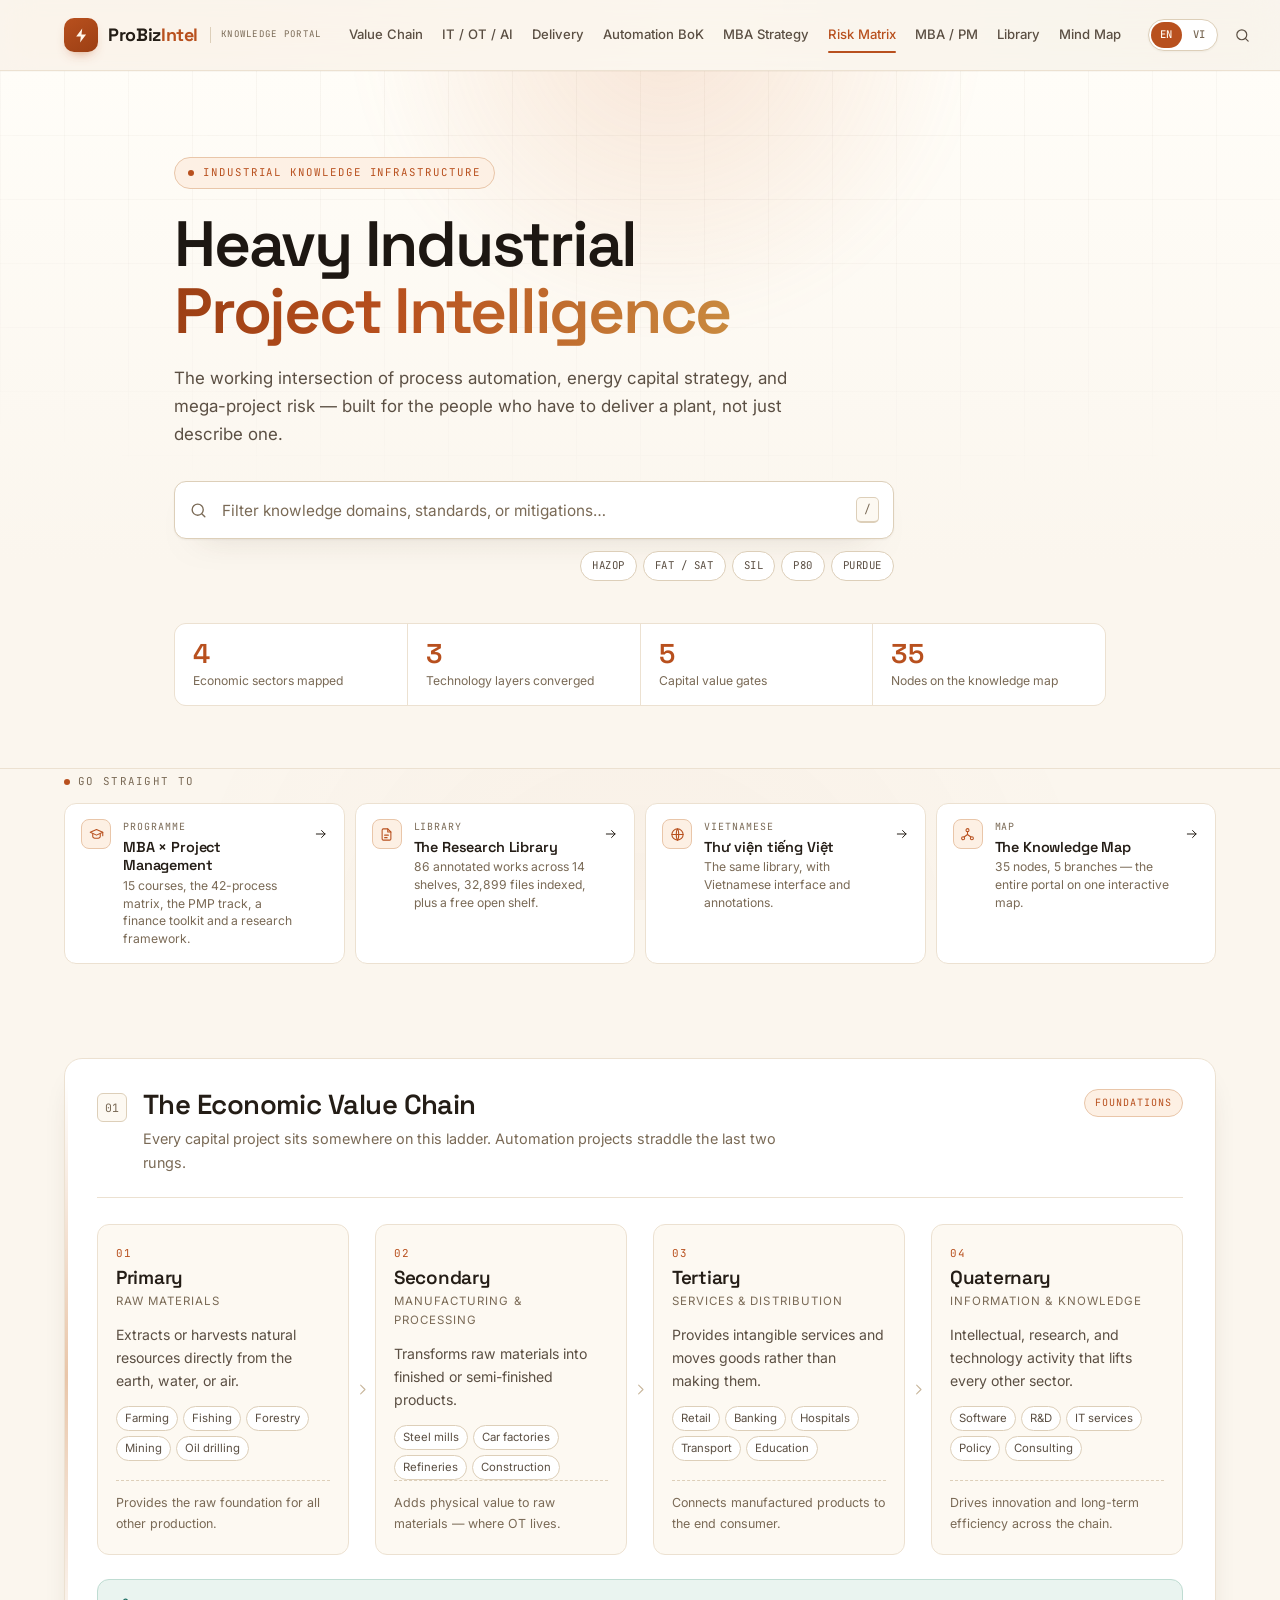
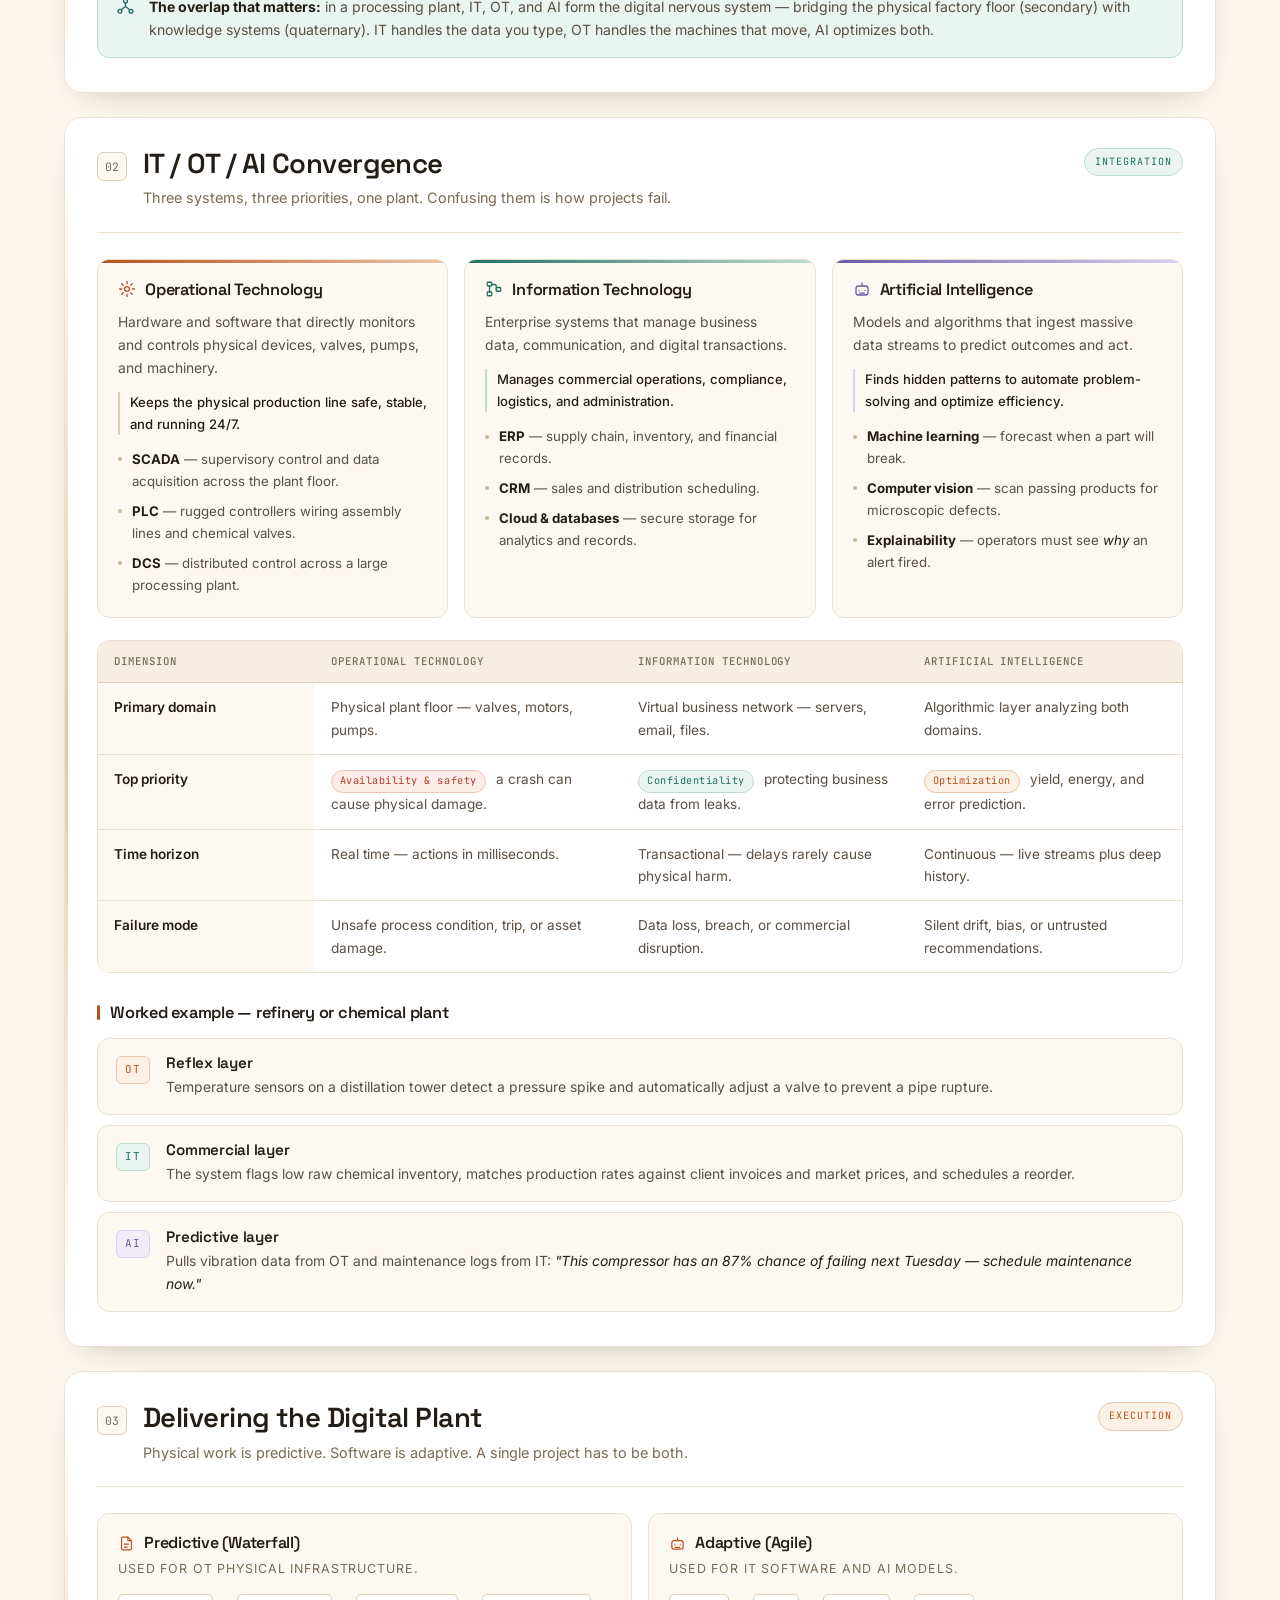
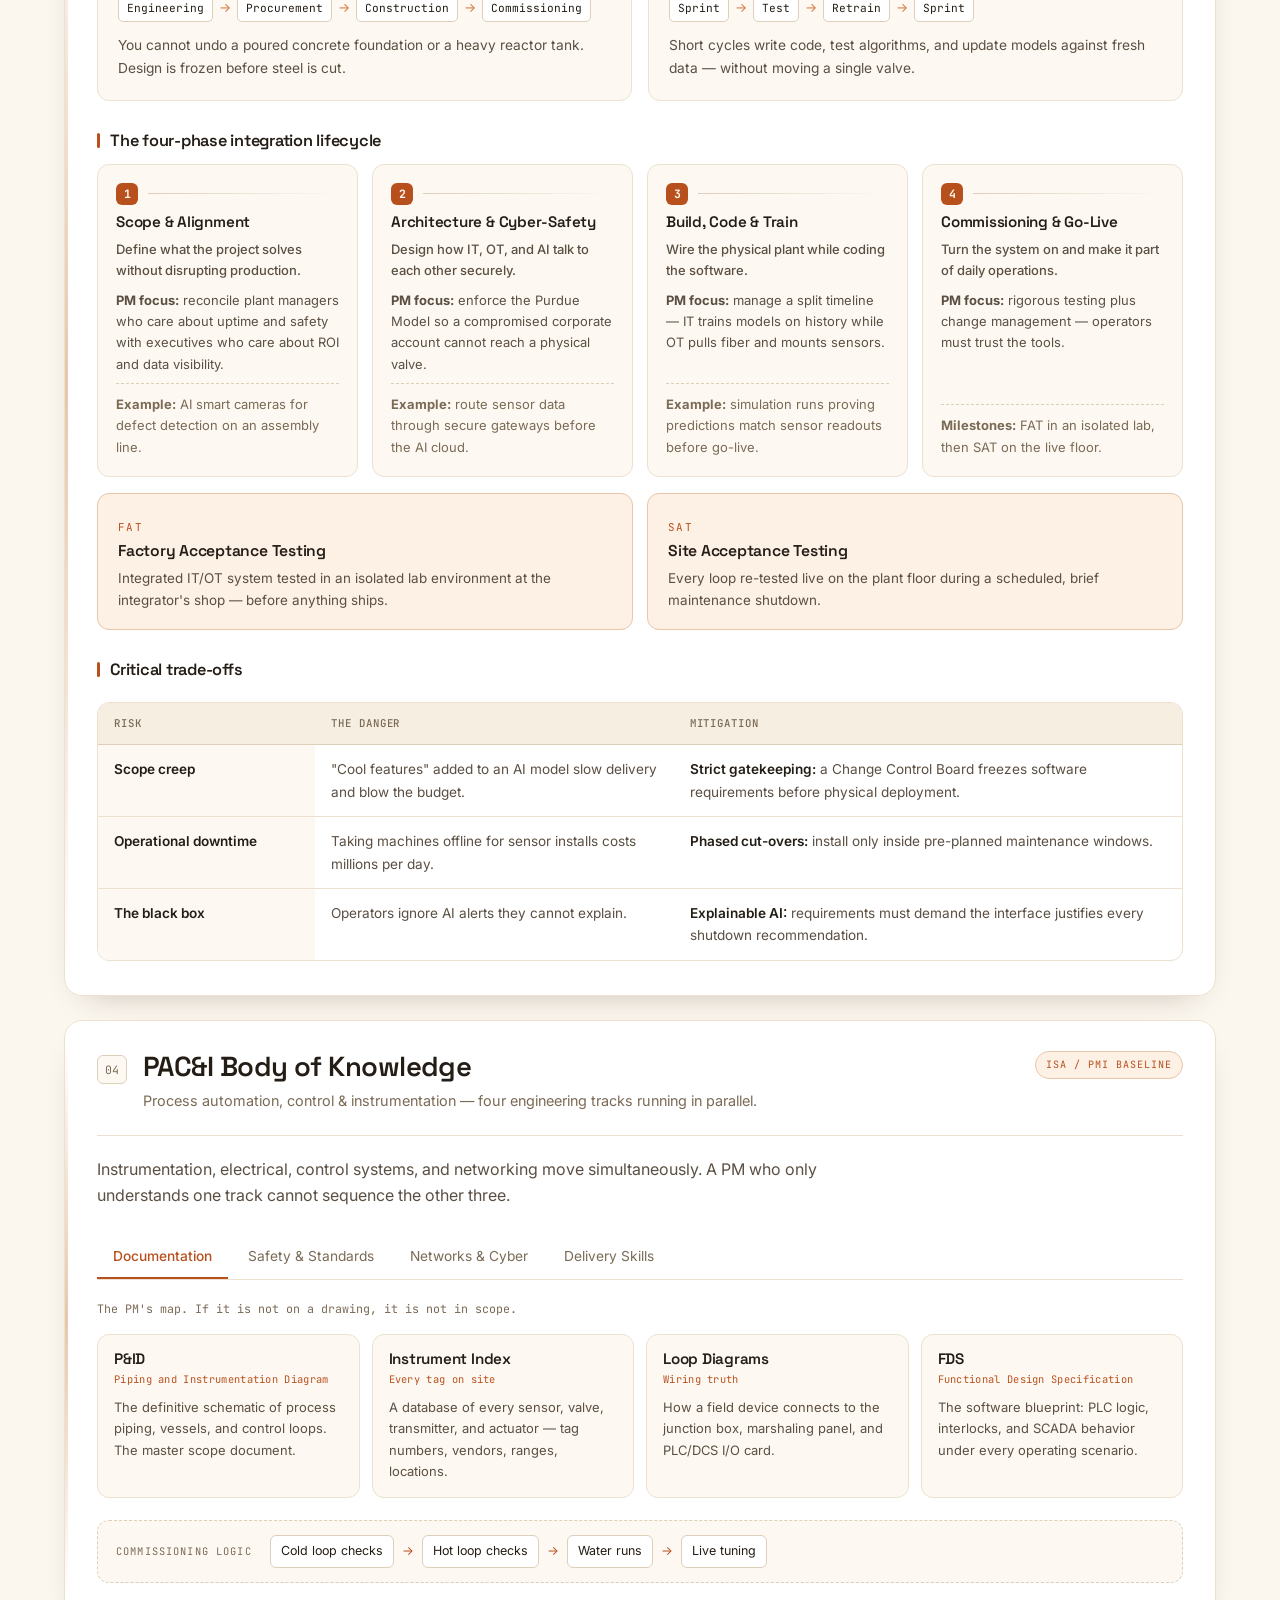
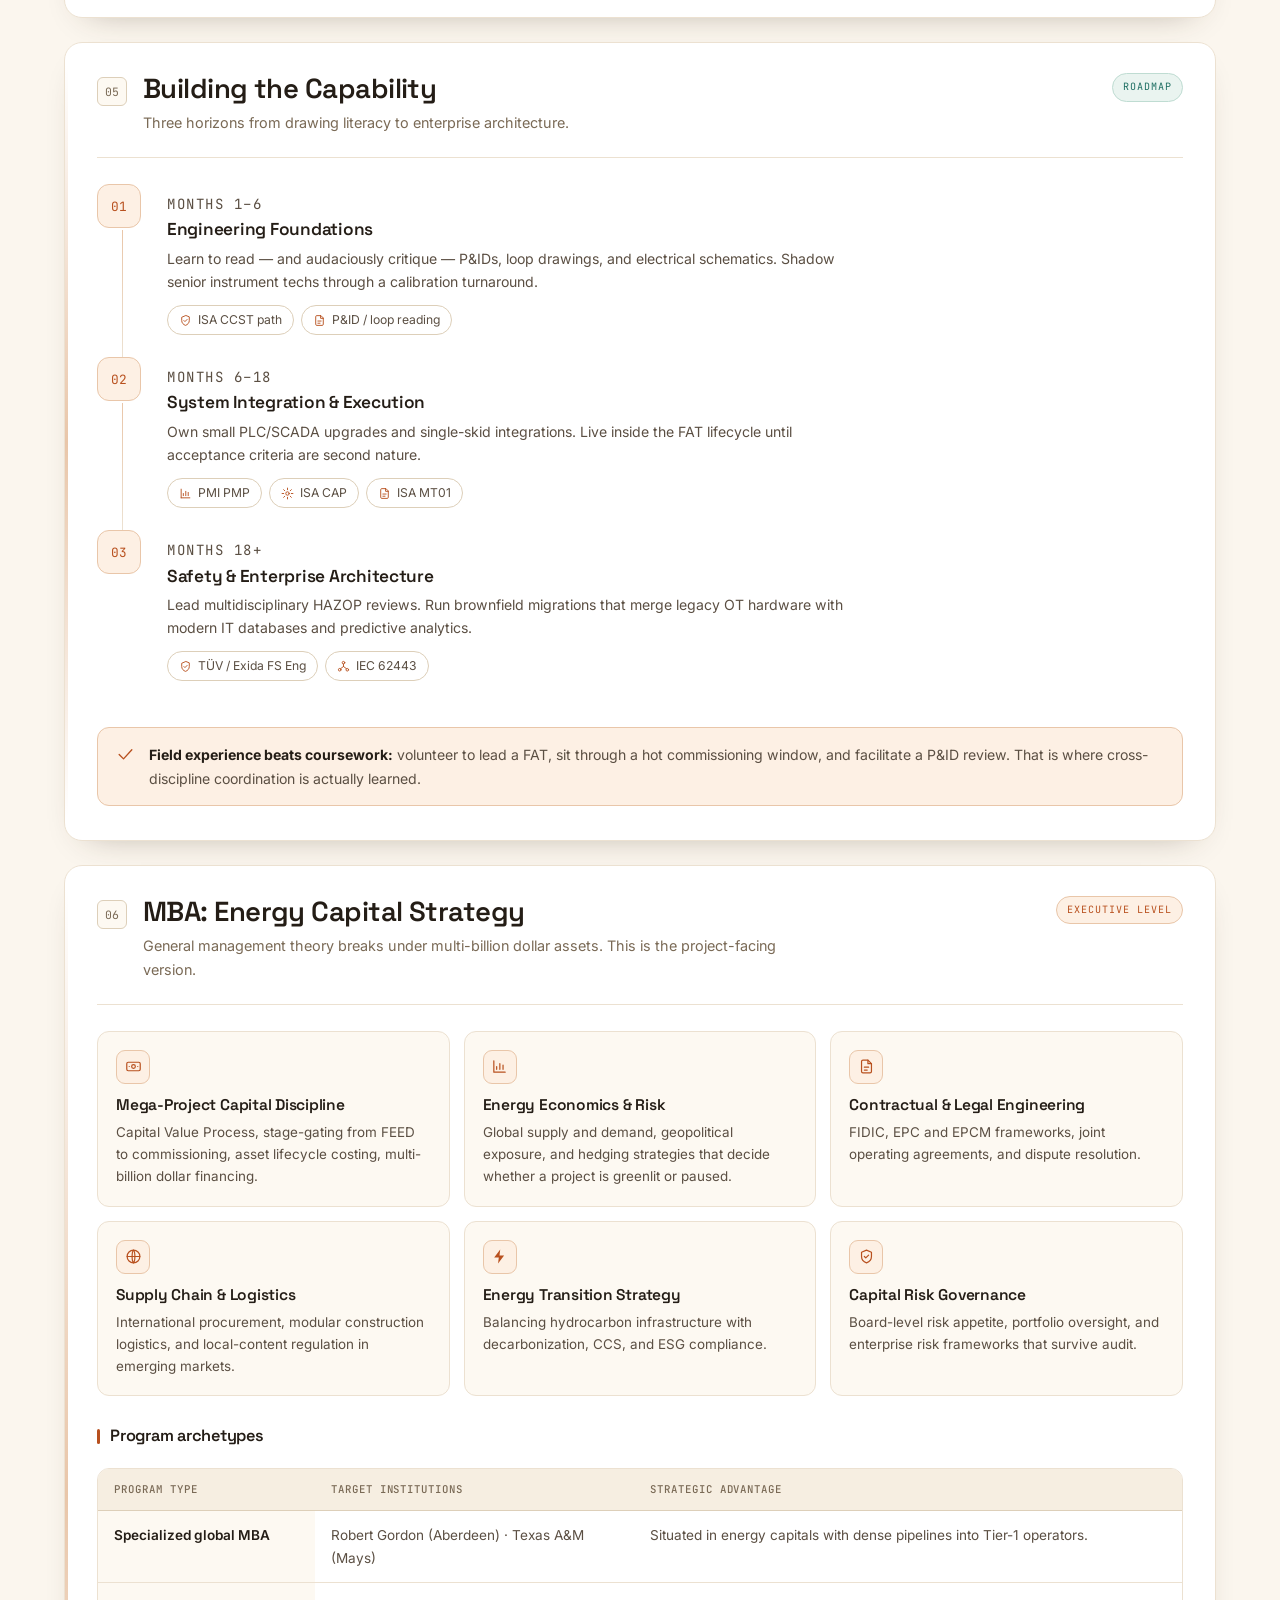
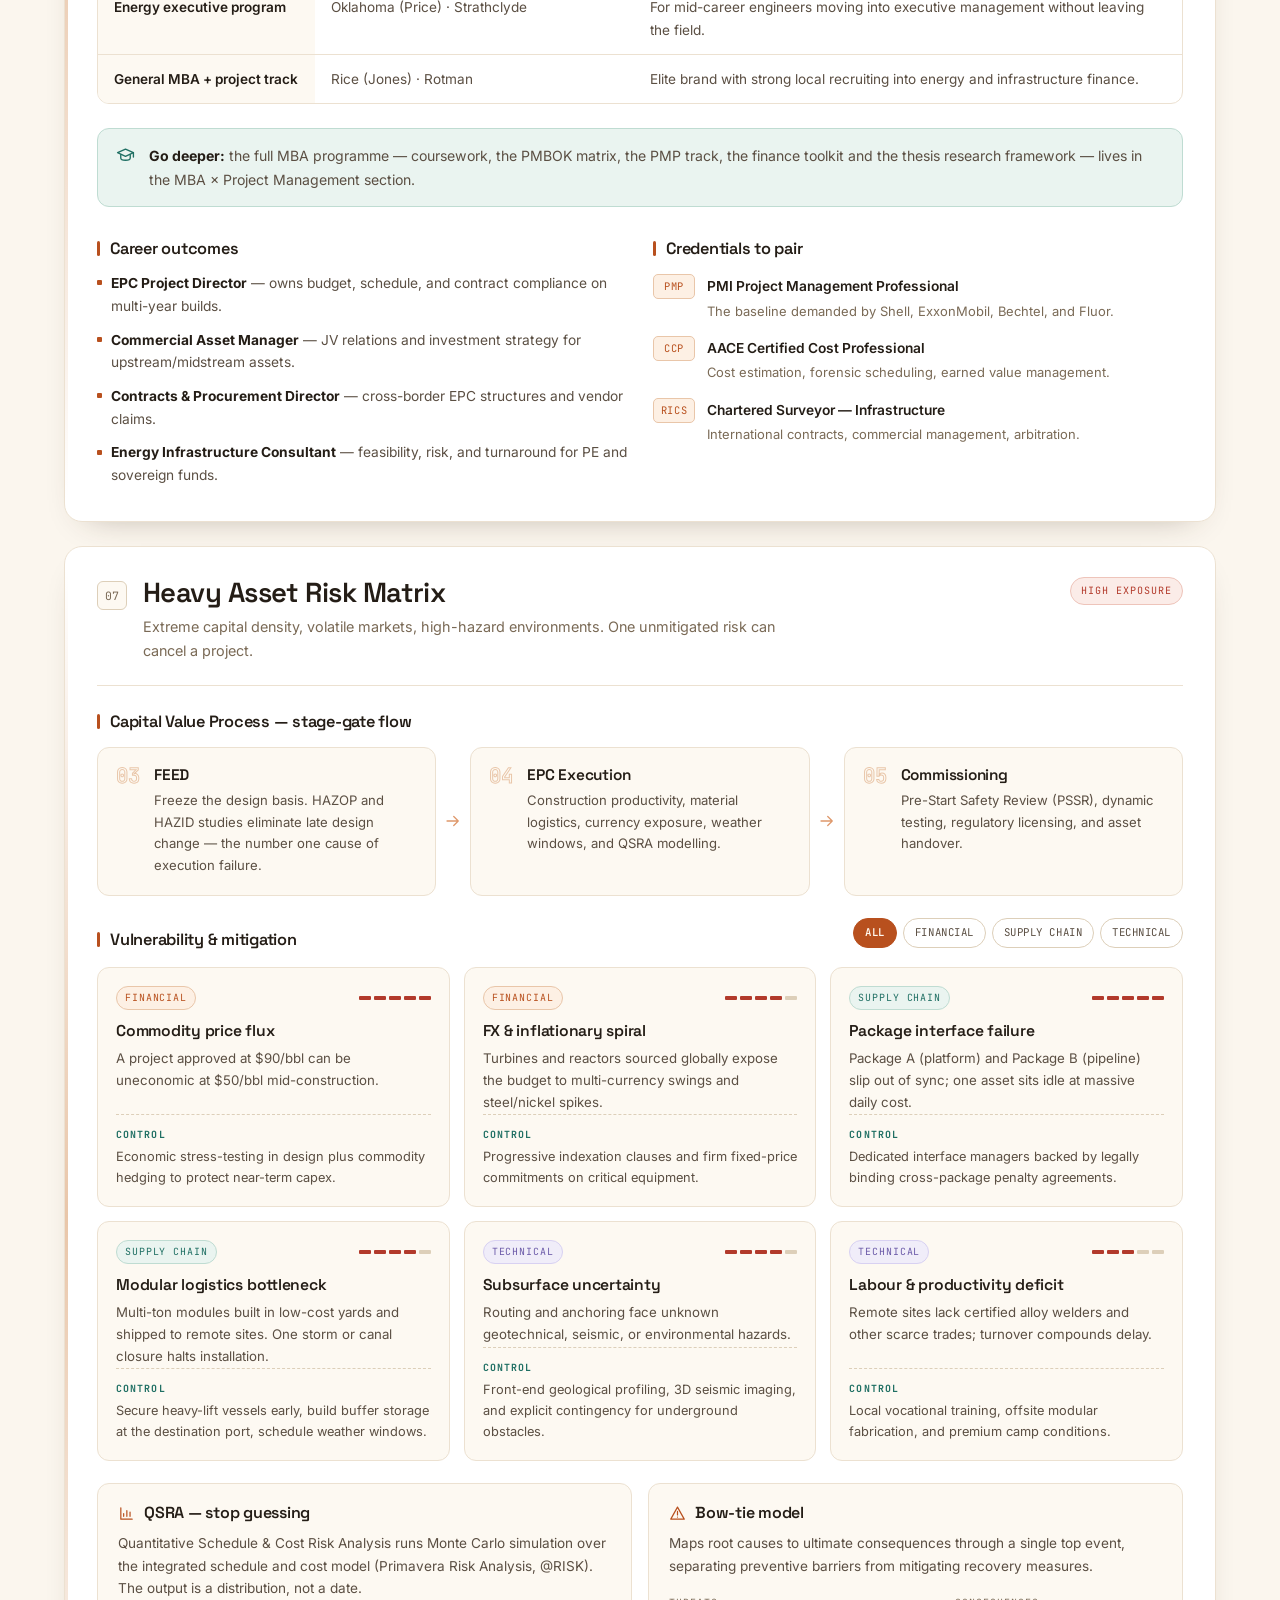
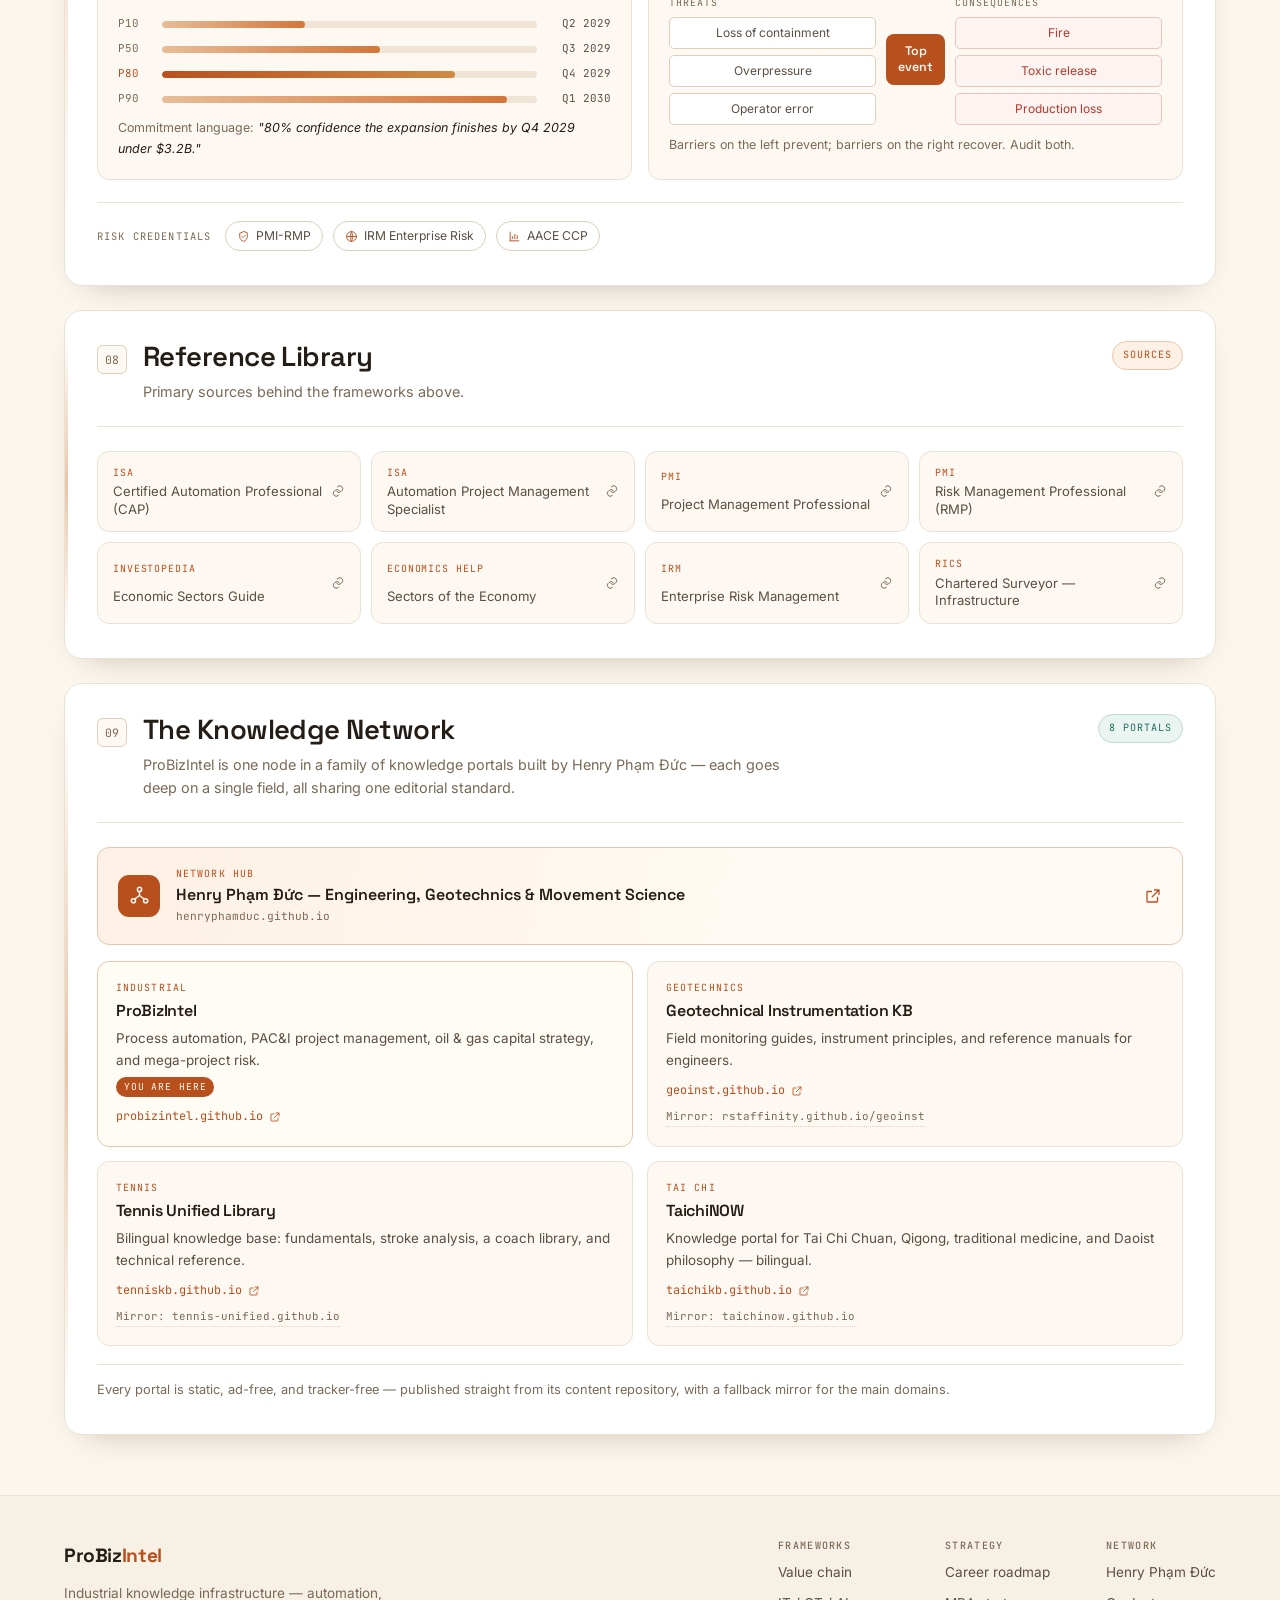
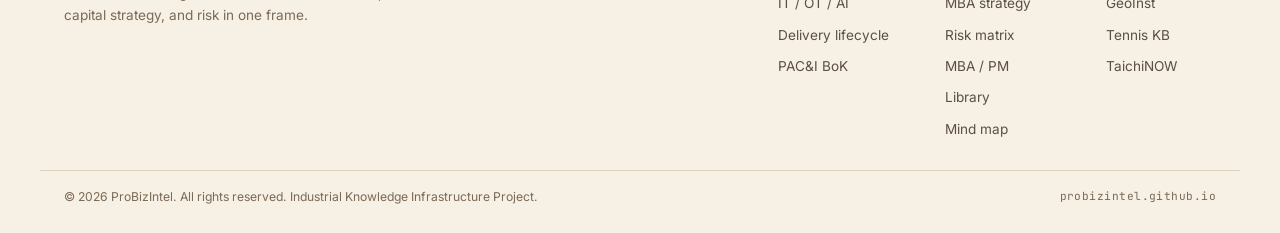
==== commit f33a3035: "Add MBA/PM knowledge base, research library (EN/VI) and interactive mind map - MBAPM/: MSM MBA progr" ====
--- a/index.html
+++ b/index.html
@@ -57,10 +57,11 @@
       <a class="nav-link" href="#convergence">IT / OT / AI</a>
       <a class="nav-link" href="#delivery" data-vi="Triển khai">Delivery</a>
       <a class="nav-link" href="#automation" data-vi="Hệ tri thức TĐH">Automation BoK</a>
-      <a class="nav-link" href="#career" data-vi="Sự nghiệp">Career</a>
       <a class="nav-link" href="#mba-strategy" data-vi="Chiến lược MBA">MBA Strategy</a>
       <a class="nav-link" href="#risk-management" data-vi="Ma trận rủi ro">Risk Matrix</a>
-      <a class="nav-link" href="#network" data-vi="Mạng lưới">Network</a>
+      <a class="nav-link" href="MBAPM/index.html" data-vi="MBA / QLDA">MBA / PM</a>
+      <a class="nav-link" href="books/index.html" data-vi="Thư viện">Library</a>
+      <a class="nav-link" href="mindmap/index.html" data-vi="Sơ đồ">Mind Map</a>
     </nav>
 
     <div class="header-actions">
@@ -121,8 +122,52 @@
         <div class="stat"><dt>4</dt><dd data-vi="Phân ngành kinh tế">Economic sectors mapped</dd></div>
         <div class="stat"><dt>3</dt><dd data-vi="Tầng công nghệ hội tụ">Technology layers converged</dd></div>
         <div class="stat"><dt>5</dt><dd data-vi="Cổng vốn (CVP)">Capital value gates</dd></div>
-        <div class="stat"><dt>8</dt><dd data-vi="Cổng tri thức trong mạng lưới">Knowledge portals networked</dd></div>
+        <div class="stat"><dt>35</dt><dd data-vi="Nút trên sơ đồ tri thức">Nodes on the knowledge map</dd></div>
       </dl>
+    </div>
+  </section>
+
+  <section class="gateway" aria-label="New sections">
+    <div class="container">
+      <p class="gateway-kicker"><span class="pulse"></span> <span data-vi="Đi thẳng vào">Go straight to</span></p>
+      <div class="gateway-grid">
+        <a class="gw s-item" href="MBAPM/index.html">
+          <span class="gw-ico"><svg class="ico"><use href="#i-cap"/></svg></span>
+          <span class="gw-body">
+            <span class="gw-tag" data-vi="Học liệu">Programme</span>
+            <strong>MBA × Project Management</strong>
+            <span class="gw-d" data-vi="15 học phần, ma trận 42 quy trình, lộ trình PMP, bộ công cụ tài chính và một khung nghiên cứu.">15 courses, the 42-process matrix, the PMP track, a finance toolkit and a research framework.</span>
+          </span>
+          <svg class="ico gw-go"><use href="#i-arrow"/></svg>
+        </a>
+        <a class="gw s-item" href="books/index.html">
+          <span class="gw-ico"><svg class="ico"><use href="#i-doc"/></svg></span>
+          <span class="gw-body">
+            <span class="gw-tag" data-vi="Thư viện">Library</span>
+            <strong data-vi="Thư viện Nghiên cứu">The Research Library</strong>
+            <span class="gw-d" data-vi="86 tác phẩm có chú giải trên 14 kệ, 32.899 tệp được lập mục, kệ mở miễn phí.">86 annotated works across 14 shelves, 32,899 files indexed, plus a free open shelf.</span>
+          </span>
+          <svg class="ico gw-go"><use href="#i-arrow"/></svg>
+        </a>
+        <a class="gw s-item" href="vi/books/index.html">
+          <span class="gw-ico"><svg class="ico"><use href="#i-globe"/></svg></span>
+          <span class="gw-body">
+            <span class="gw-tag" data-vi="Tiếng Việt">Vietnamese</span>
+            <strong data-vi="Thư viện tiếng Việt">Thư viện tiếng Việt</strong>
+            <span class="gw-d" data-vi="Cùng thư viện, giao diện và chú giải tiếng Việt.">The same library, with Vietnamese interface and annotations.</span>
+          </span>
+          <svg class="ico gw-go"><use href="#i-arrow"/></svg>
+        </a>
+        <a class="gw s-item" href="mindmap/index.html">
+          <span class="gw-ico"><svg class="ico"><use href="#i-net"/></svg></span>
+          <span class="gw-body">
+            <span class="gw-tag" data-vi="Bản đồ">Map</span>
+            <strong data-vi="Sơ đồ Tri thức">The Knowledge Map</strong>
+            <span class="gw-d" data-vi="35 nút, 5 nhánh — toàn bộ cổng trên một sơ đồ tương tác.">35 nodes, 5 branches — the entire portal on one interactive map.</span>
+          </span>
+          <svg class="ico gw-go"><use href="#i-arrow"/></svg>
+        </a>
+      </div>
     </div>
   </section>
 
@@ -682,6 +727,11 @@
         </table>
       </div>
 
+      <div class="note-strip">
+        <svg class="ico"><use href="#i-cap"/></svg>
+        <p data-vi="&lt;strong&gt;Đi sâu hơn:&lt;/strong&gt; toàn bộ chương trình MBA — học phần, ma trận PMBOK, lộ trình PMP, bộ công cụ tài chính và khung nghiên cứu luận văn — nằm trong &lt;a href=&quot;MBAPM/index.html&quot;&gt;mục MBA × Quản lý Dự án&lt;/a&gt;."><strong>Go deeper:</strong> the full MBA programme — coursework, the PMBOK matrix, the PMP track, the finance toolkit and the thesis research framework — lives in the <a href="MBAPM/index.html">MBA × Project Management section</a>.</p>
+      </div>
+
       <div class="two-col">
         <div class="s-item">
           <h3 class="sub-head tight" data-vi="Kết quả sự nghiệp">Career outcomes</h3>
@@ -977,7 +1027,9 @@
         <a href="#career" data-vi="Lộ trình sự nghiệp">Career roadmap</a>
         <a href="#mba-strategy" data-vi="Chiến lược MBA">MBA strategy</a>
         <a href="#risk-management" data-vi="Ma trận rủi ro">Risk matrix</a>
-        <a href="#references" data-vi="Tham chiếu">References</a>
+        <a href="MBAPM/index.html" data-vi="MBA / QLDA">MBA / PM</a>
+        <a href="books/index.html" data-vi="Thư viện">Library</a>
+        <a href="mindmap/index.html" data-vi="Sơ đồ">Mind map</a>
       </div>
       <div>
         <h5 data-vi="Mạng lưới">Network</h5>
--- a/style.css
+++ b/style.css
@@ -807,3 +807,87 @@
   .knowledge-card { break-inside: avoid; border: 1px solid #ccc; box-shadow: none; background: #fff; }
   .hero { padding: 0 0 20px; }
 }
+
+/* ==========================================================================
+   Gateway strip — quick entry into the satellite sections
+   ========================================================================== */
+.gateway {
+  padding: 4px 0 40px;
+}
+.gateway-kicker {
+  display: flex;
+  align-items: center;
+  gap: 8px;
+  margin: 0 0 12px;
+  font-family: var(--f-mono);
+  font-size: .68rem;
+  letter-spacing: .12em;
+  text-transform: uppercase;
+  color: var(--text-3);
+}
+.gateway-grid {
+  display: grid;
+  grid-template-columns: repeat(auto-fit, minmax(238px, 1fr));
+  gap: 10px;
+}
+.gw {
+  display: flex;
+  align-items: flex-start;
+  gap: 12px;
+  background: var(--panel);
+  border: 1px solid var(--line);
+  border-radius: var(--r);
+  padding: 15px 16px;
+  text-decoration: none;
+  transition: border-color .16s, box-shadow .16s, transform .16s;
+}
+.gw:hover {
+  border-color: var(--amber-line);
+  box-shadow: var(--shadow);
+  transform: translateY(-1px);
+}
+.gw-ico {
+  flex: 0 0 30px;
+  width: 30px; height: 30px;
+  display: grid; place-items: center;
+  border-radius: 8px;
+  background: var(--amber-soft);
+  border: 1px solid var(--amber-line);
+  color: var(--amber);
+}
+.gw-ico .ico { width: 15px; height: 15px; stroke: currentColor; fill: none; stroke-width: 1.7; }
+.gw-body { display: flex; flex-direction: column; gap: 2px; min-width: 0; }
+.gw-tag {
+  font-family: var(--f-mono);
+  font-size: .62rem;
+  letter-spacing: .1em;
+  text-transform: uppercase;
+  color: var(--text-3);
+}
+.gw-body strong {
+  font-family: var(--f-display);
+  font-size: .9rem;
+  font-weight: 600;
+  color: var(--text);
+  letter-spacing: -.01em;
+  line-height: 1.3;
+}
+.gw-d {
+  font-size: .76rem;
+  line-height: 1.45;
+  color: var(--text-3);
+}
+.gw-go {
+  flex: 0 0 14px;
+  width: 14px; height: 14px;
+  margin-top: 8px;
+  stroke: var(--line-3);
+  fill: none;
+  stroke-width: 1.8;
+  transition: stroke .16s, transform .16s;
+}
+.gw:hover .gw-go { stroke: var(--amber); transform: translateX(2px); }
+
+@media (max-width: 620px) {
+  .gateway-grid { grid-template-columns: 1fr; }
+}
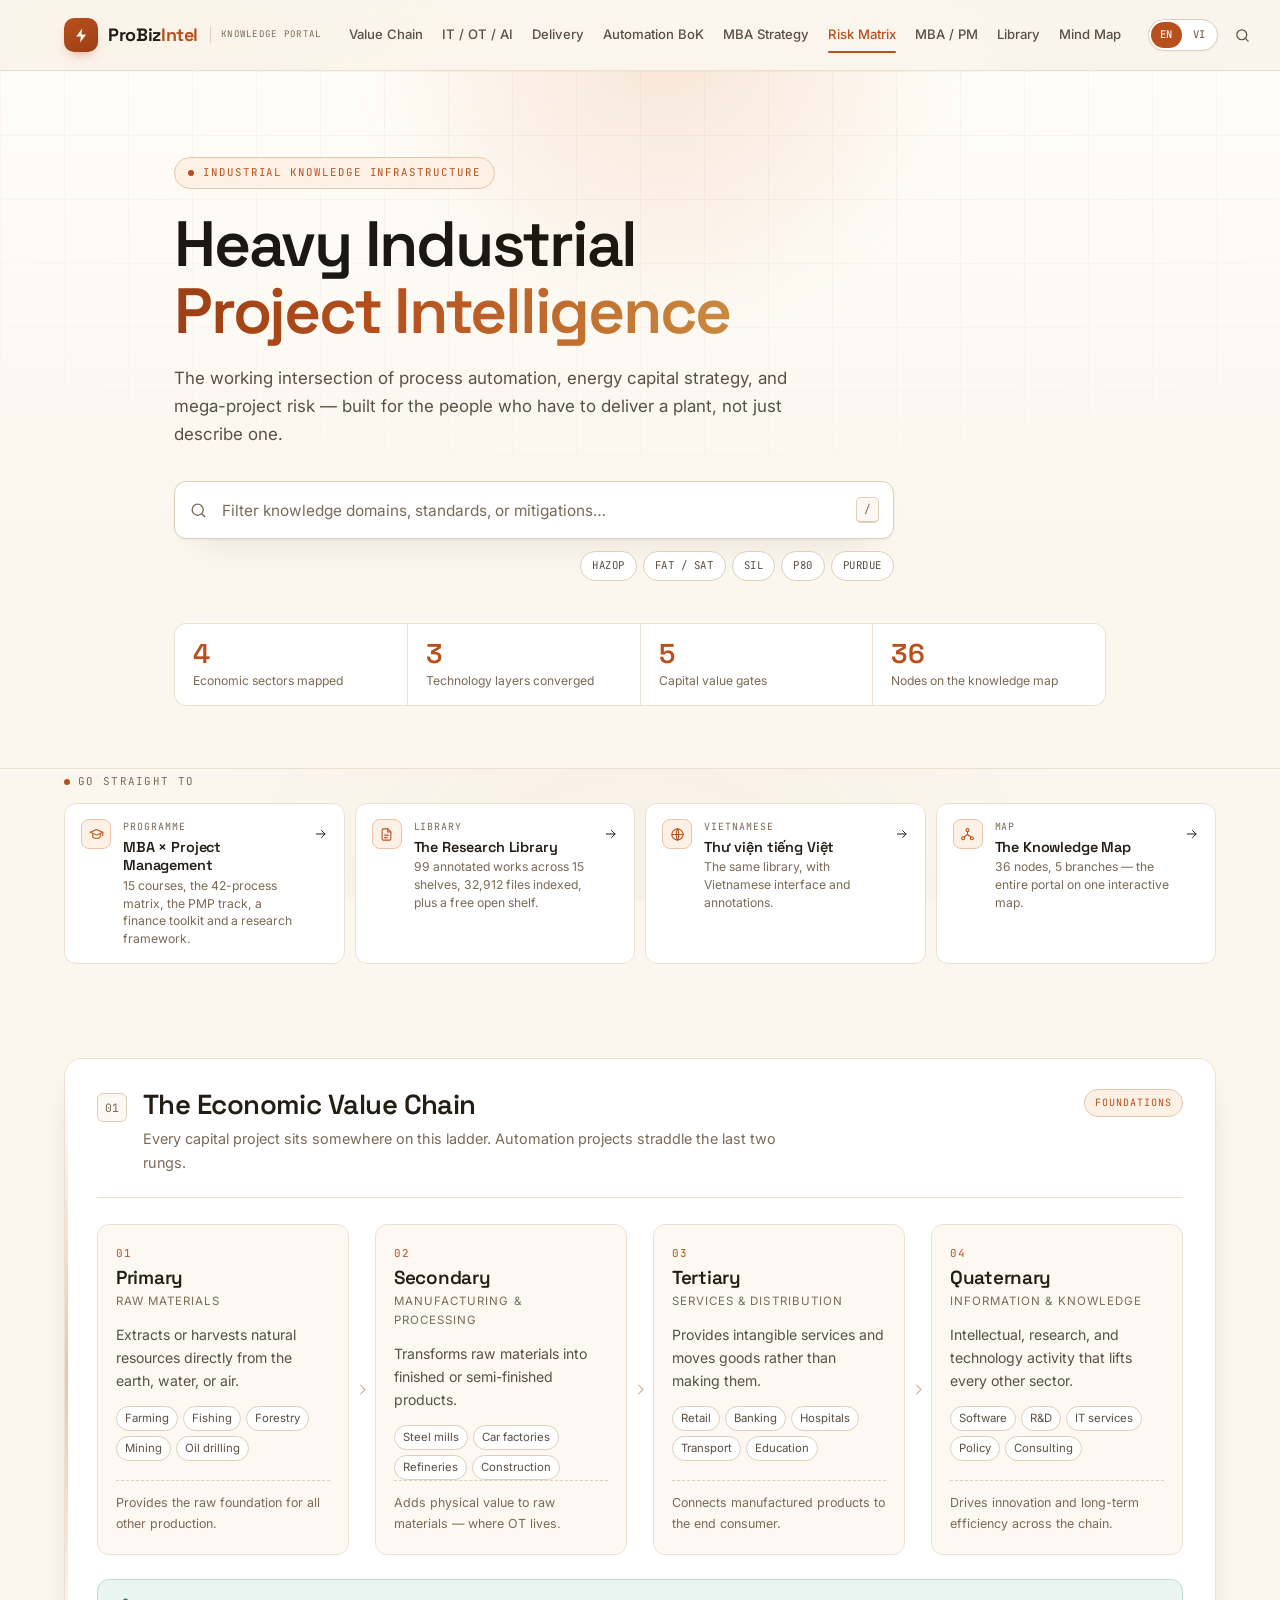
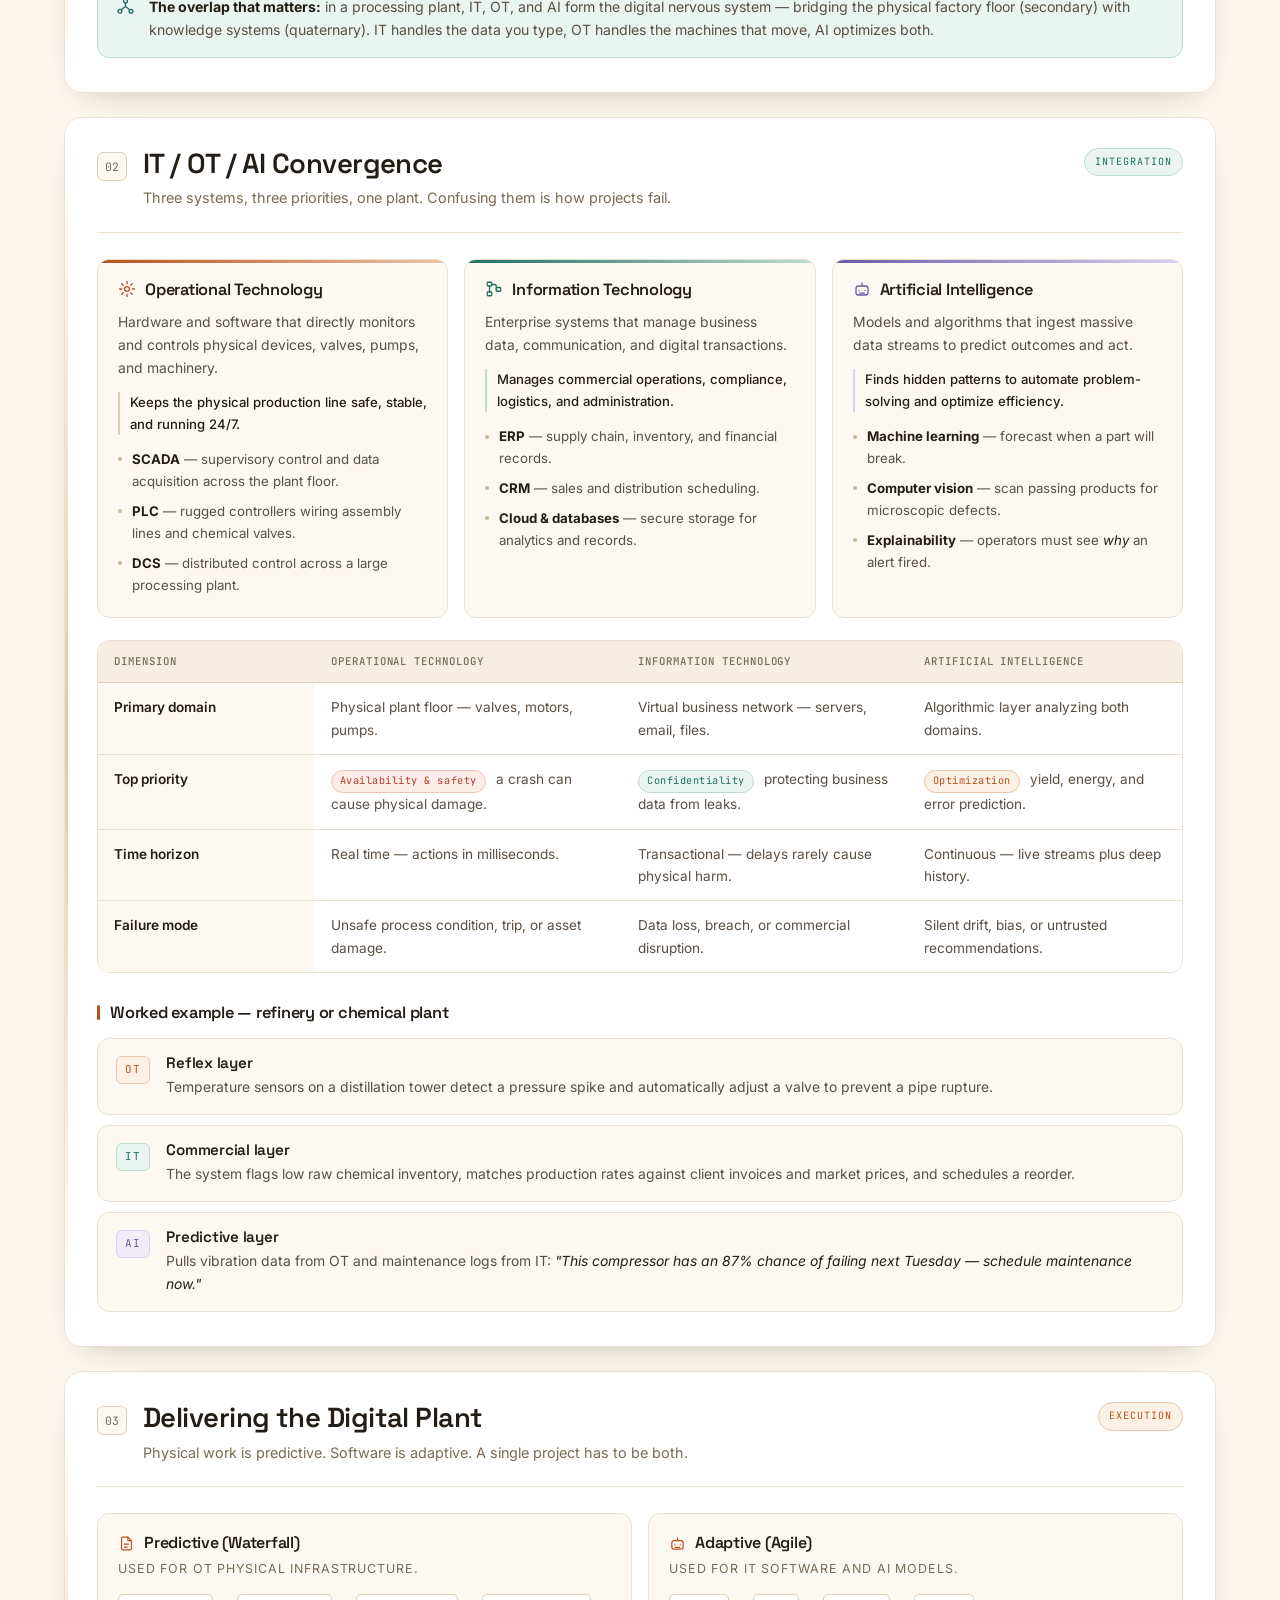
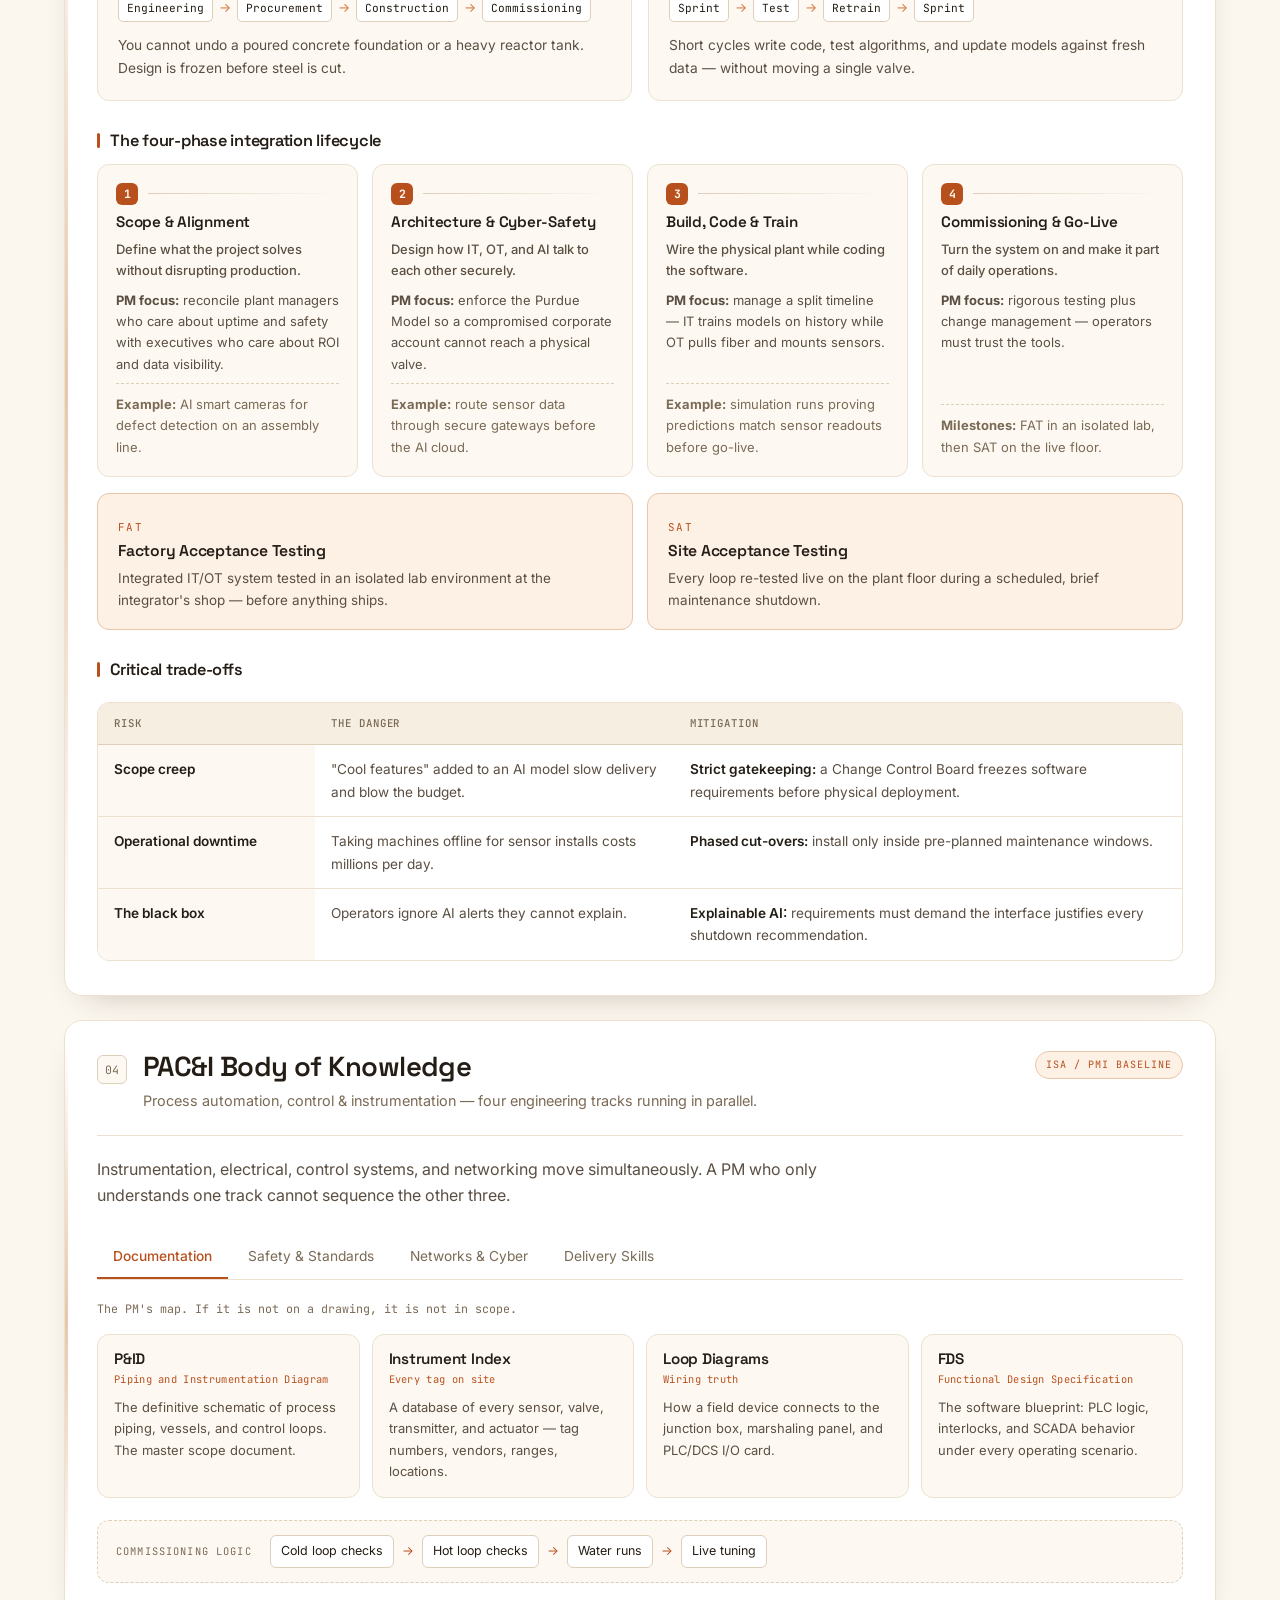
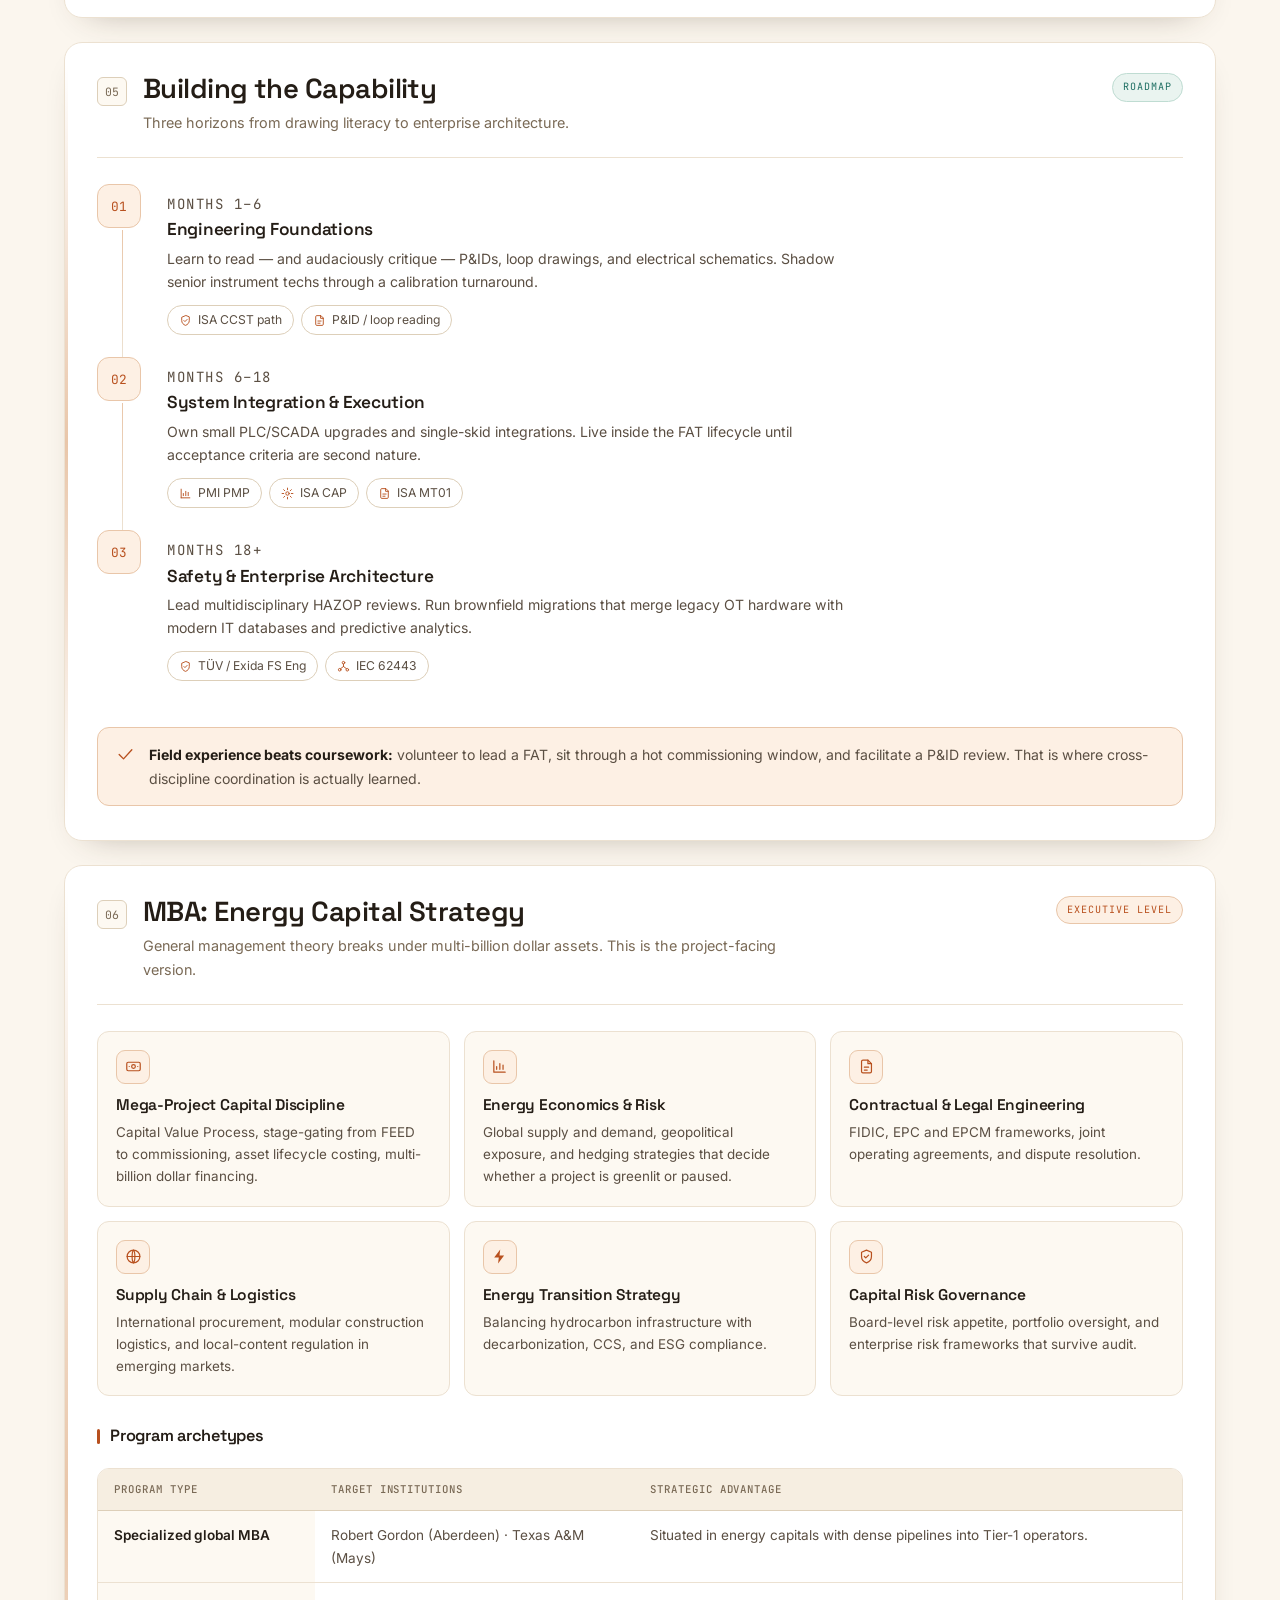
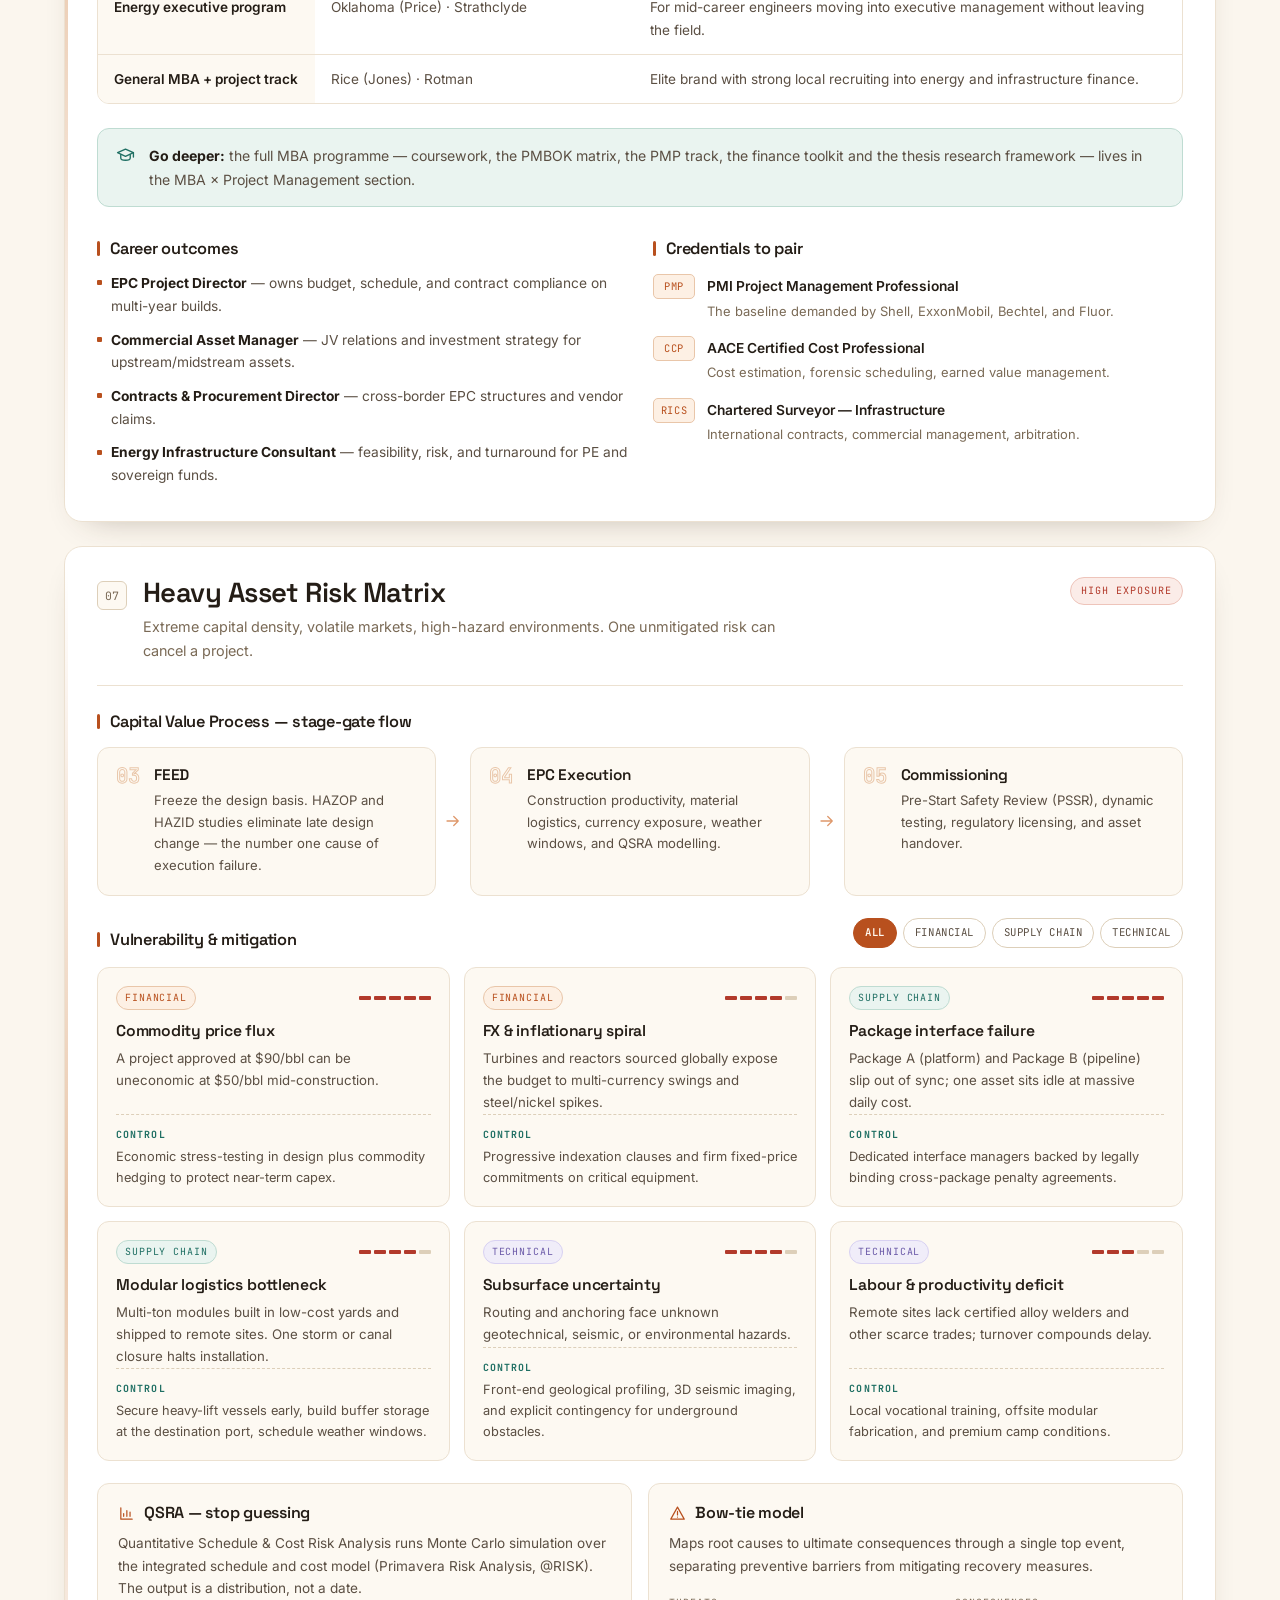
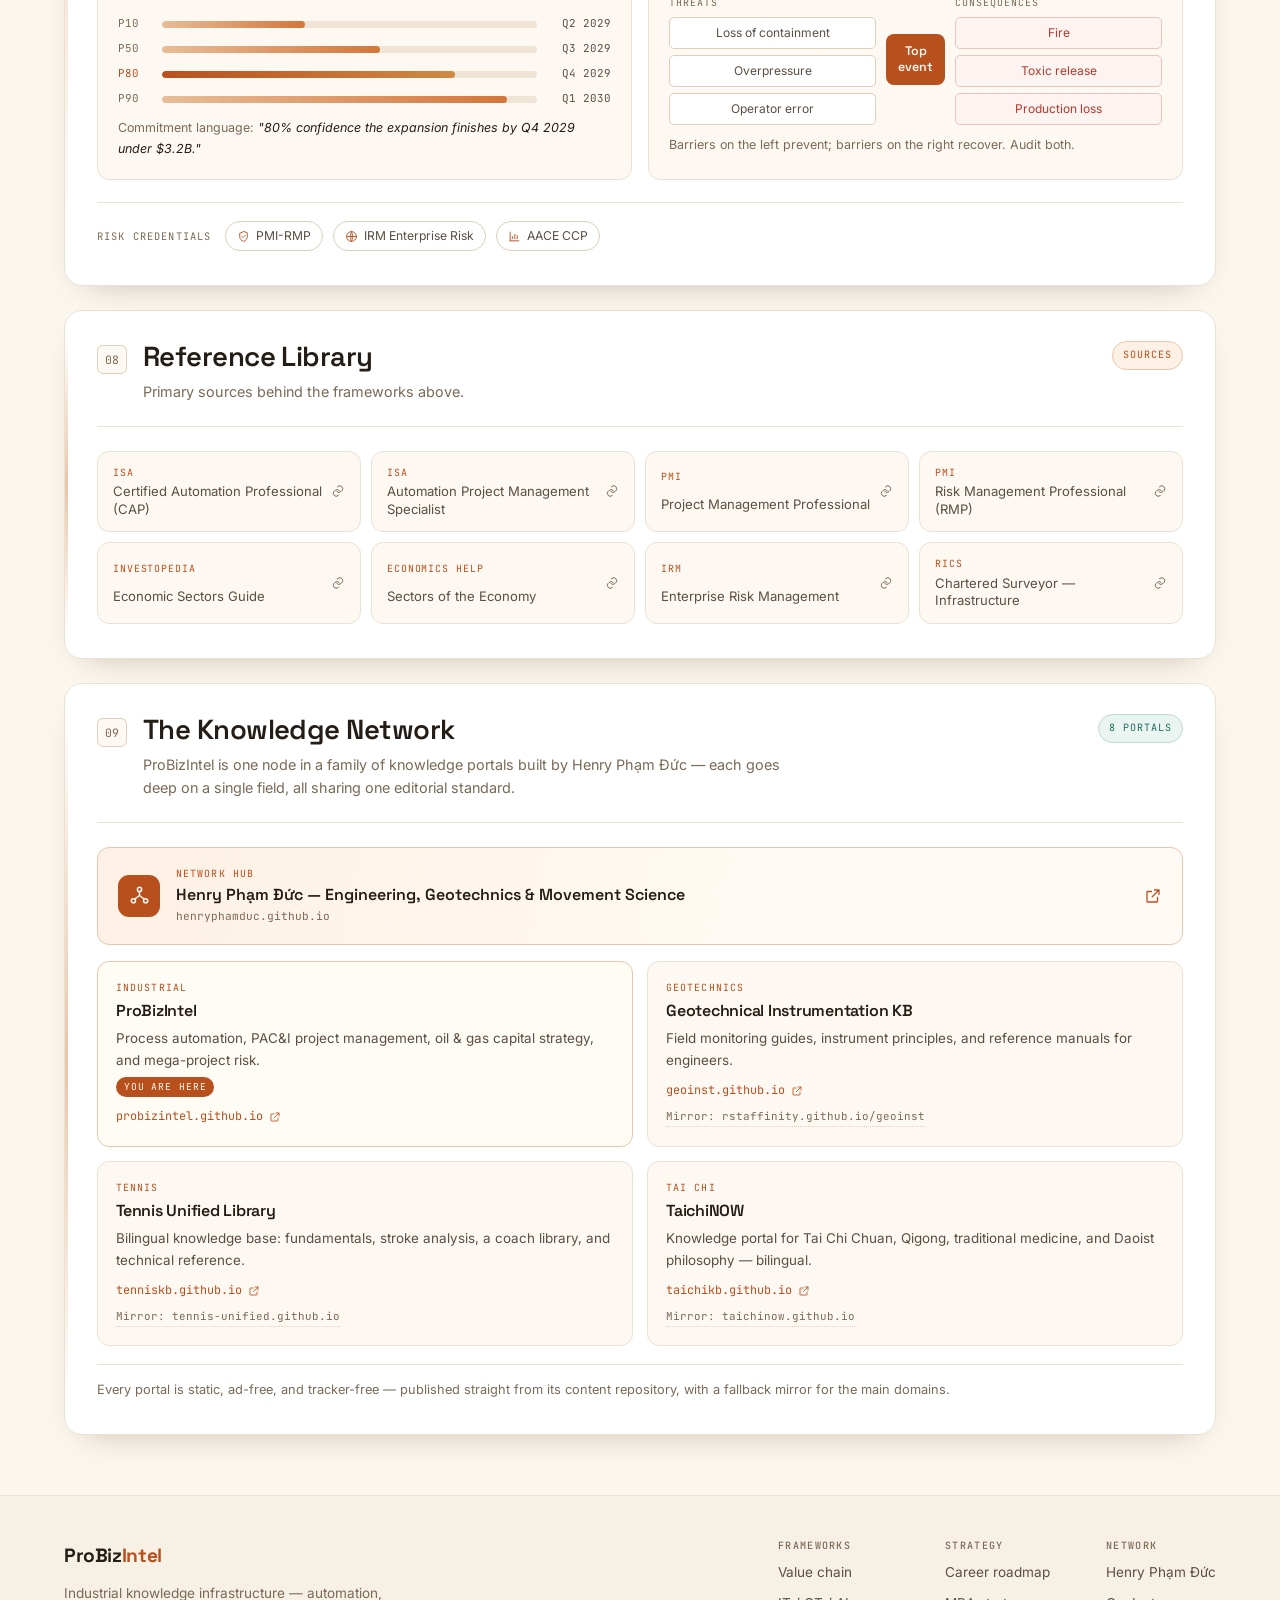
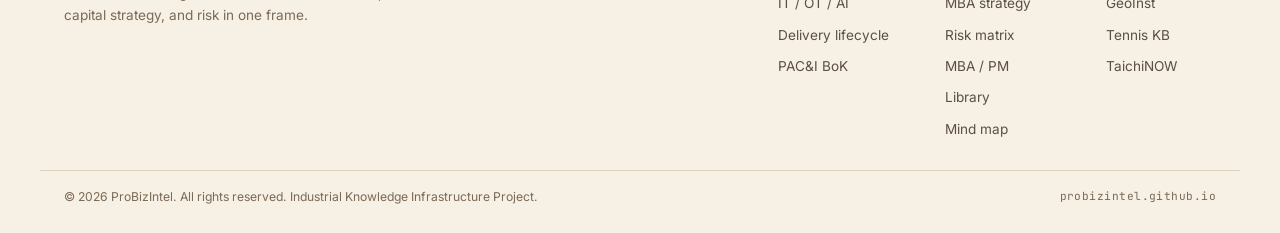
==== commit b3b3c143: "Add QLDA coursework shelf and fix library language switch - Index E:/Education/QLDA and curate 13 Vi" ====
--- a/index.html
+++ b/index.html
@@ -122,7 +122,7 @@
         <div class="stat"><dt>4</dt><dd data-vi="Phân ngành kinh tế">Economic sectors mapped</dd></div>
         <div class="stat"><dt>3</dt><dd data-vi="Tầng công nghệ hội tụ">Technology layers converged</dd></div>
         <div class="stat"><dt>5</dt><dd data-vi="Cổng vốn (CVP)">Capital value gates</dd></div>
-        <div class="stat"><dt>35</dt><dd data-vi="Nút trên sơ đồ tri thức">Nodes on the knowledge map</dd></div>
+        <div class="stat"><dt>36</dt><dd data-vi="Nút trên sơ đồ tri thức">Nodes on the knowledge map</dd></div>
       </dl>
     </div>
   </section>
@@ -145,7 +145,7 @@
           <span class="gw-body">
             <span class="gw-tag" data-vi="Thư viện">Library</span>
             <strong data-vi="Thư viện Nghiên cứu">The Research Library</strong>
-            <span class="gw-d" data-vi="86 tác phẩm có chú giải trên 14 kệ, 32.899 tệp được lập mục, kệ mở miễn phí.">86 annotated works across 14 shelves, 32,899 files indexed, plus a free open shelf.</span>
+            <span class="gw-d" data-vi="99 tác phẩm có chú giải trên 15 kệ, 32.912 tệp được lập mục, kệ mở miễn phí.">99 annotated works across 15 shelves, 32,912 files indexed, plus a free open shelf.</span>
           </span>
           <svg class="ico gw-go"><use href="#i-arrow"/></svg>
         </a>
@@ -163,7 +163,7 @@
           <span class="gw-body">
             <span class="gw-tag" data-vi="Bản đồ">Map</span>
             <strong data-vi="Sơ đồ Tri thức">The Knowledge Map</strong>
-            <span class="gw-d" data-vi="35 nút, 5 nhánh — toàn bộ cổng trên một sơ đồ tương tác.">35 nodes, 5 branches — the entire portal on one interactive map.</span>
+            <span class="gw-d" data-vi="36 nút, 5 nhánh — toàn bộ cổng trên một sơ đồ tương tác.">36 nodes, 5 branches — the entire portal on one interactive map.</span>
           </span>
           <svg class="ico gw-go"><use href="#i-arrow"/></svg>
         </a>
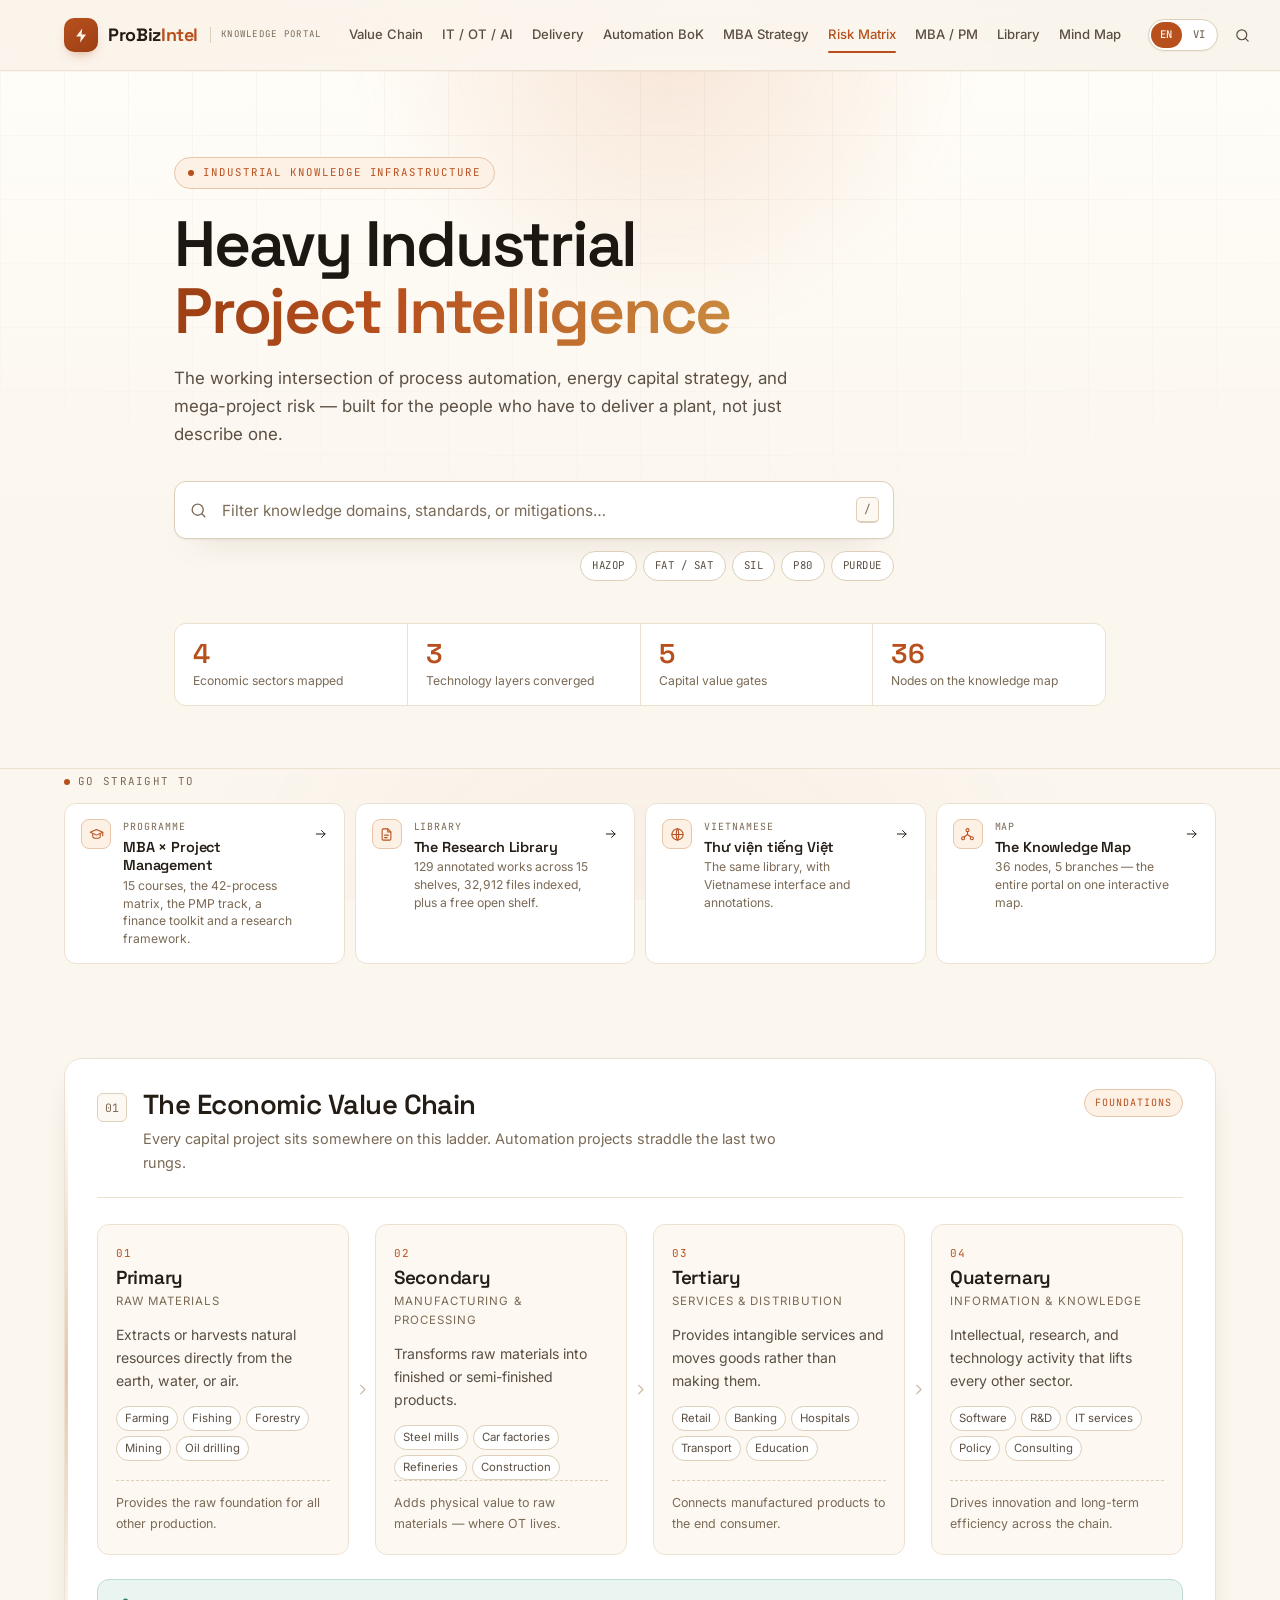
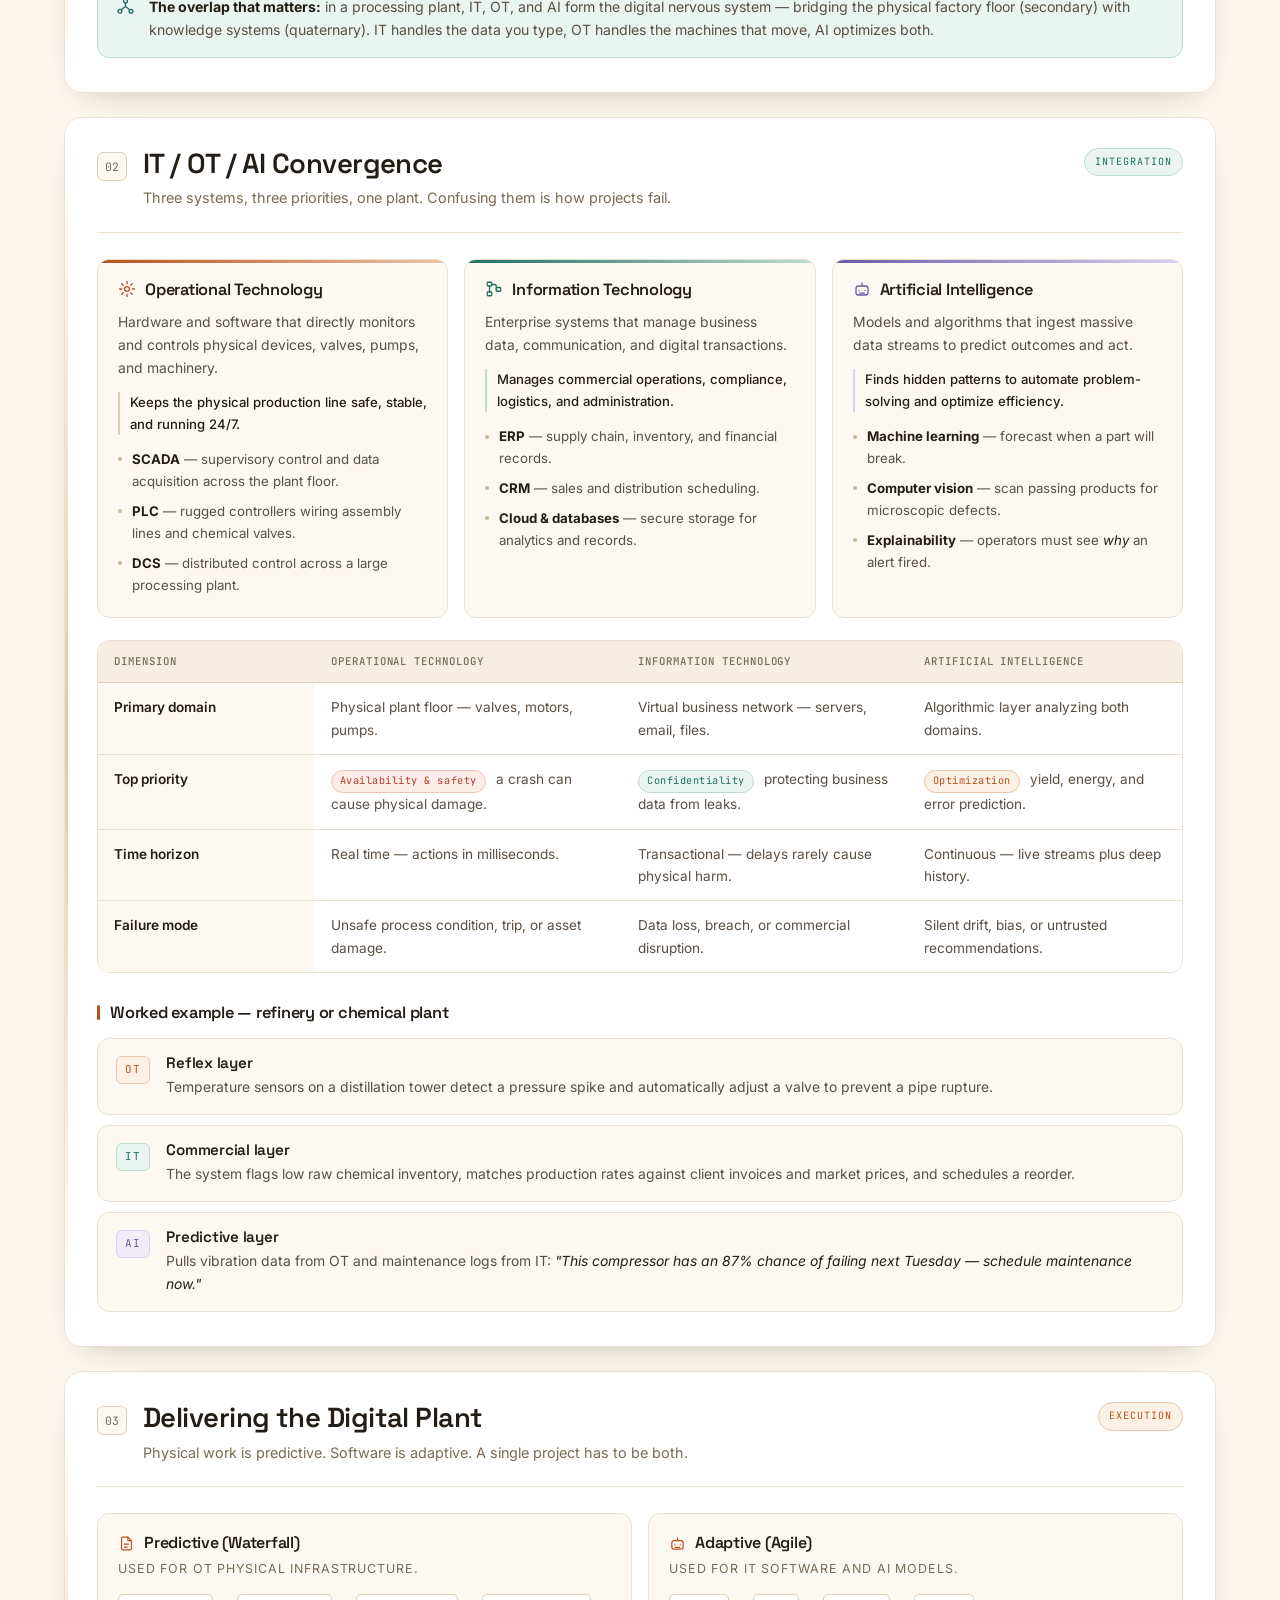
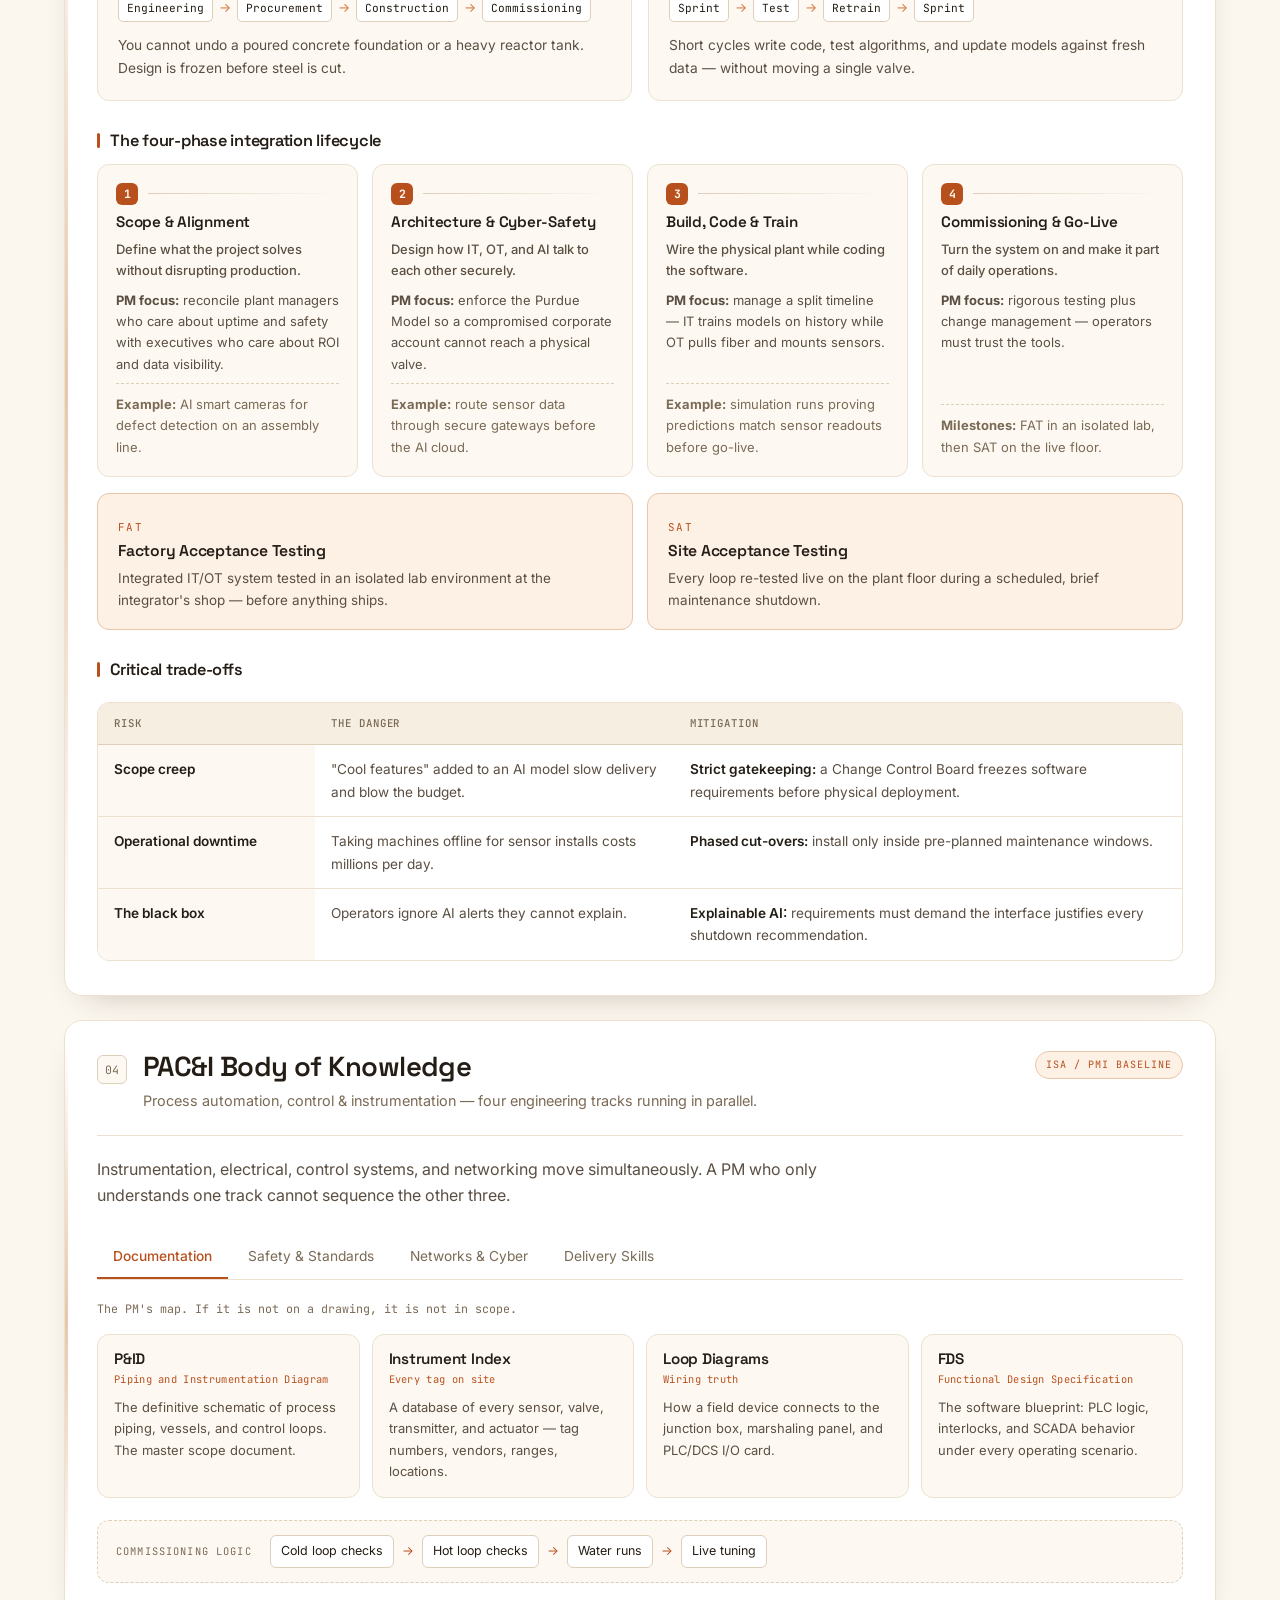
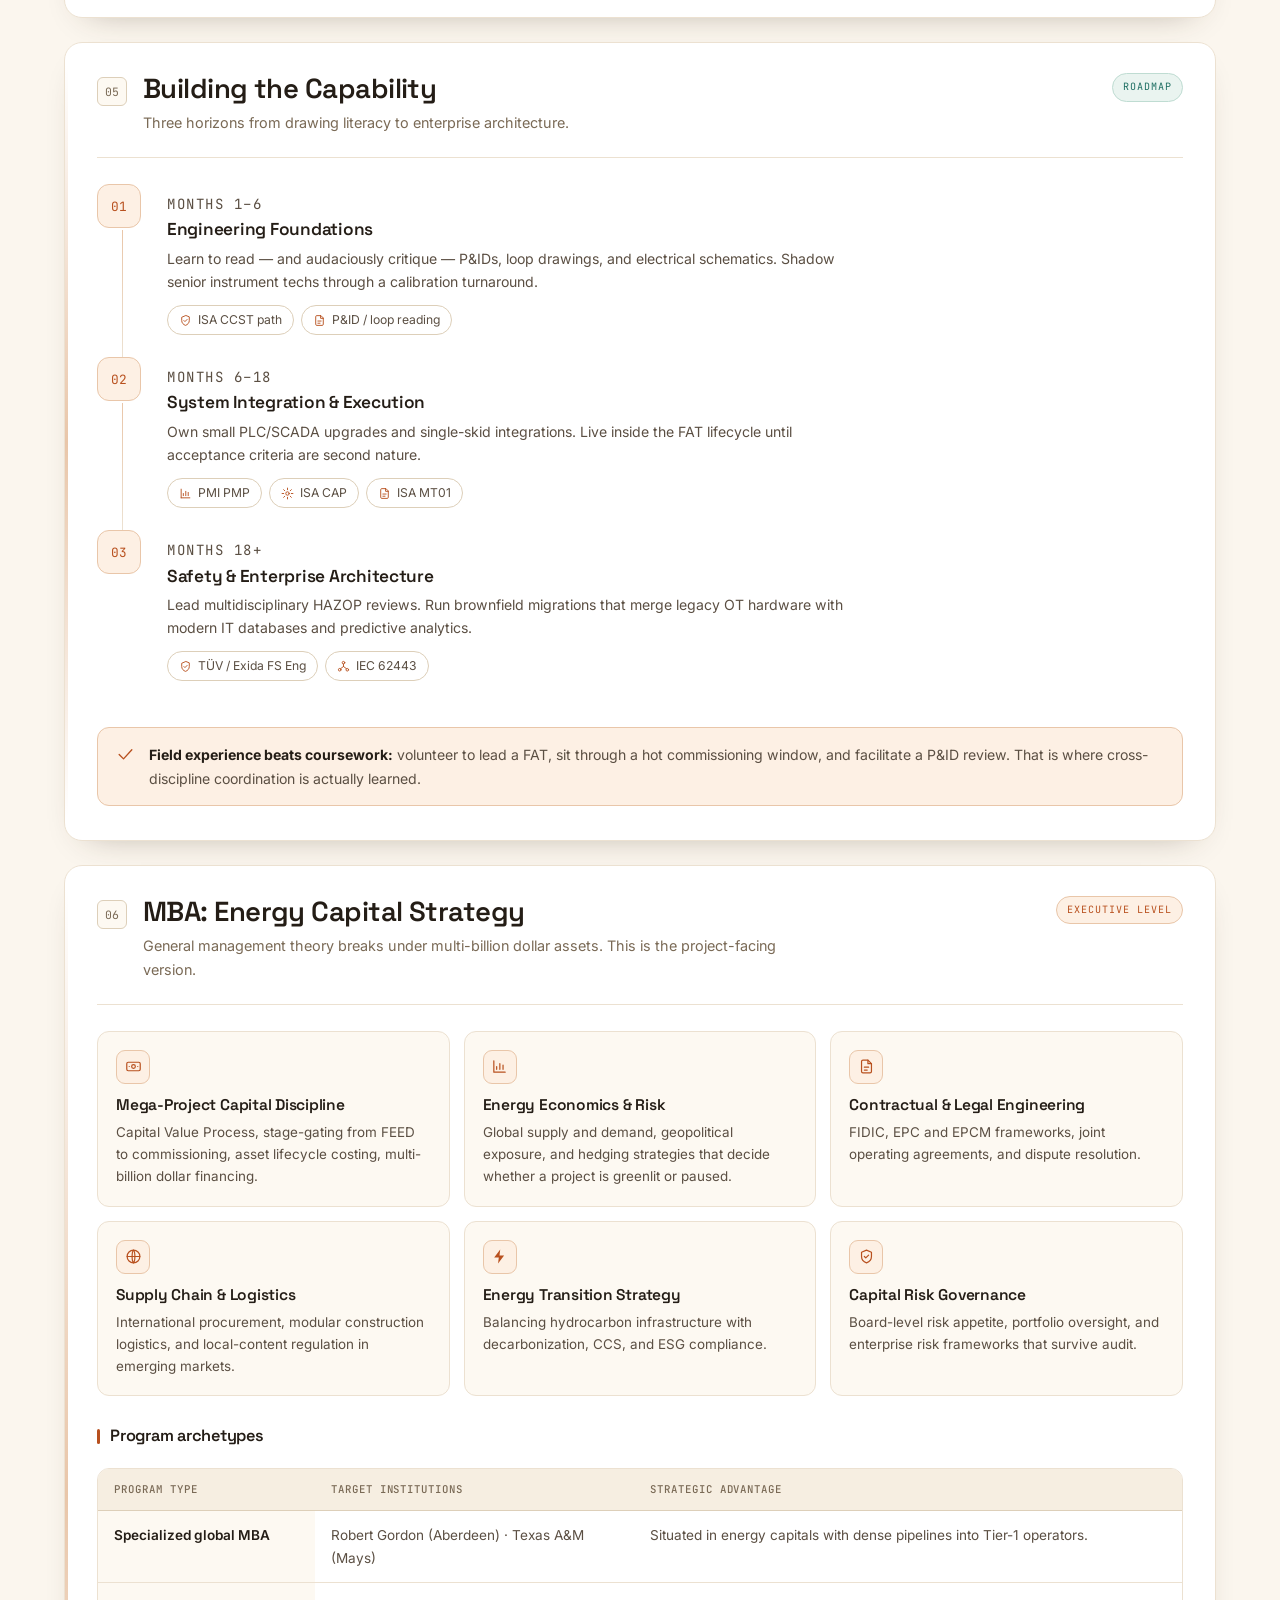
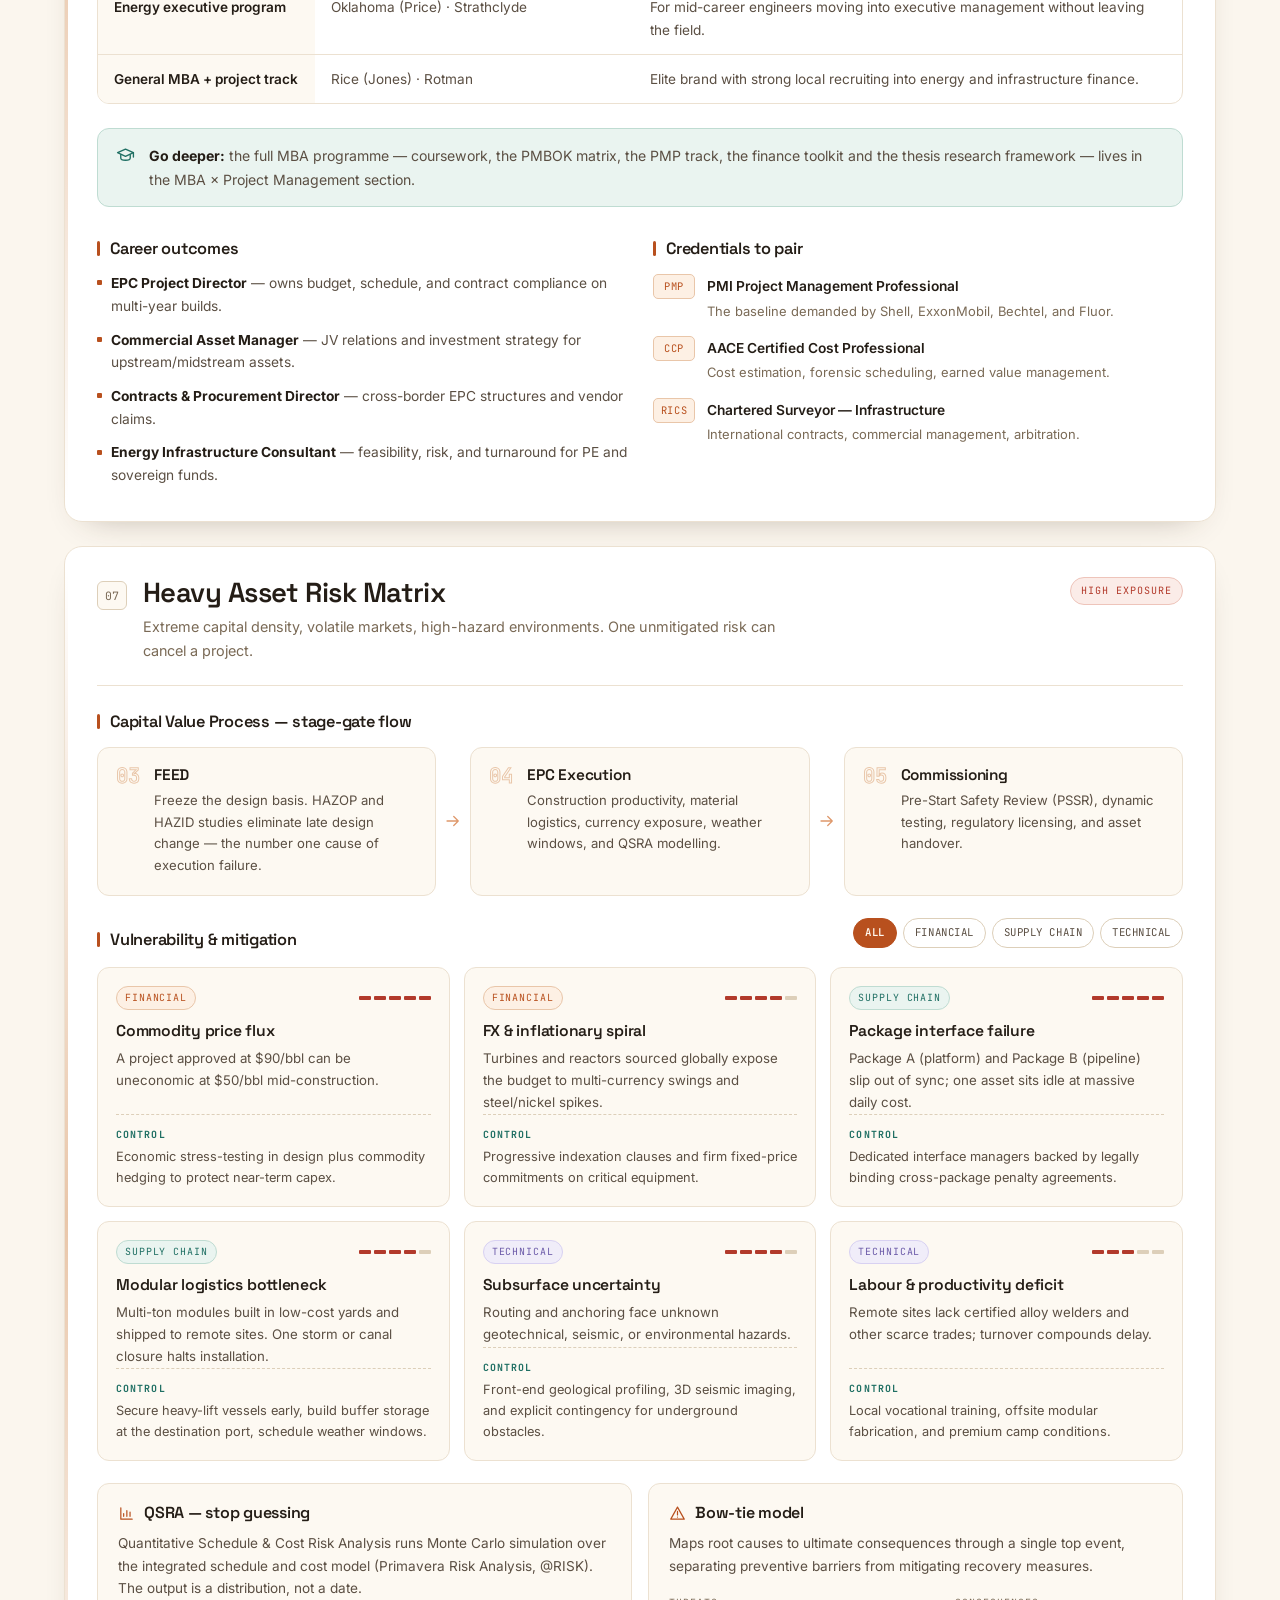
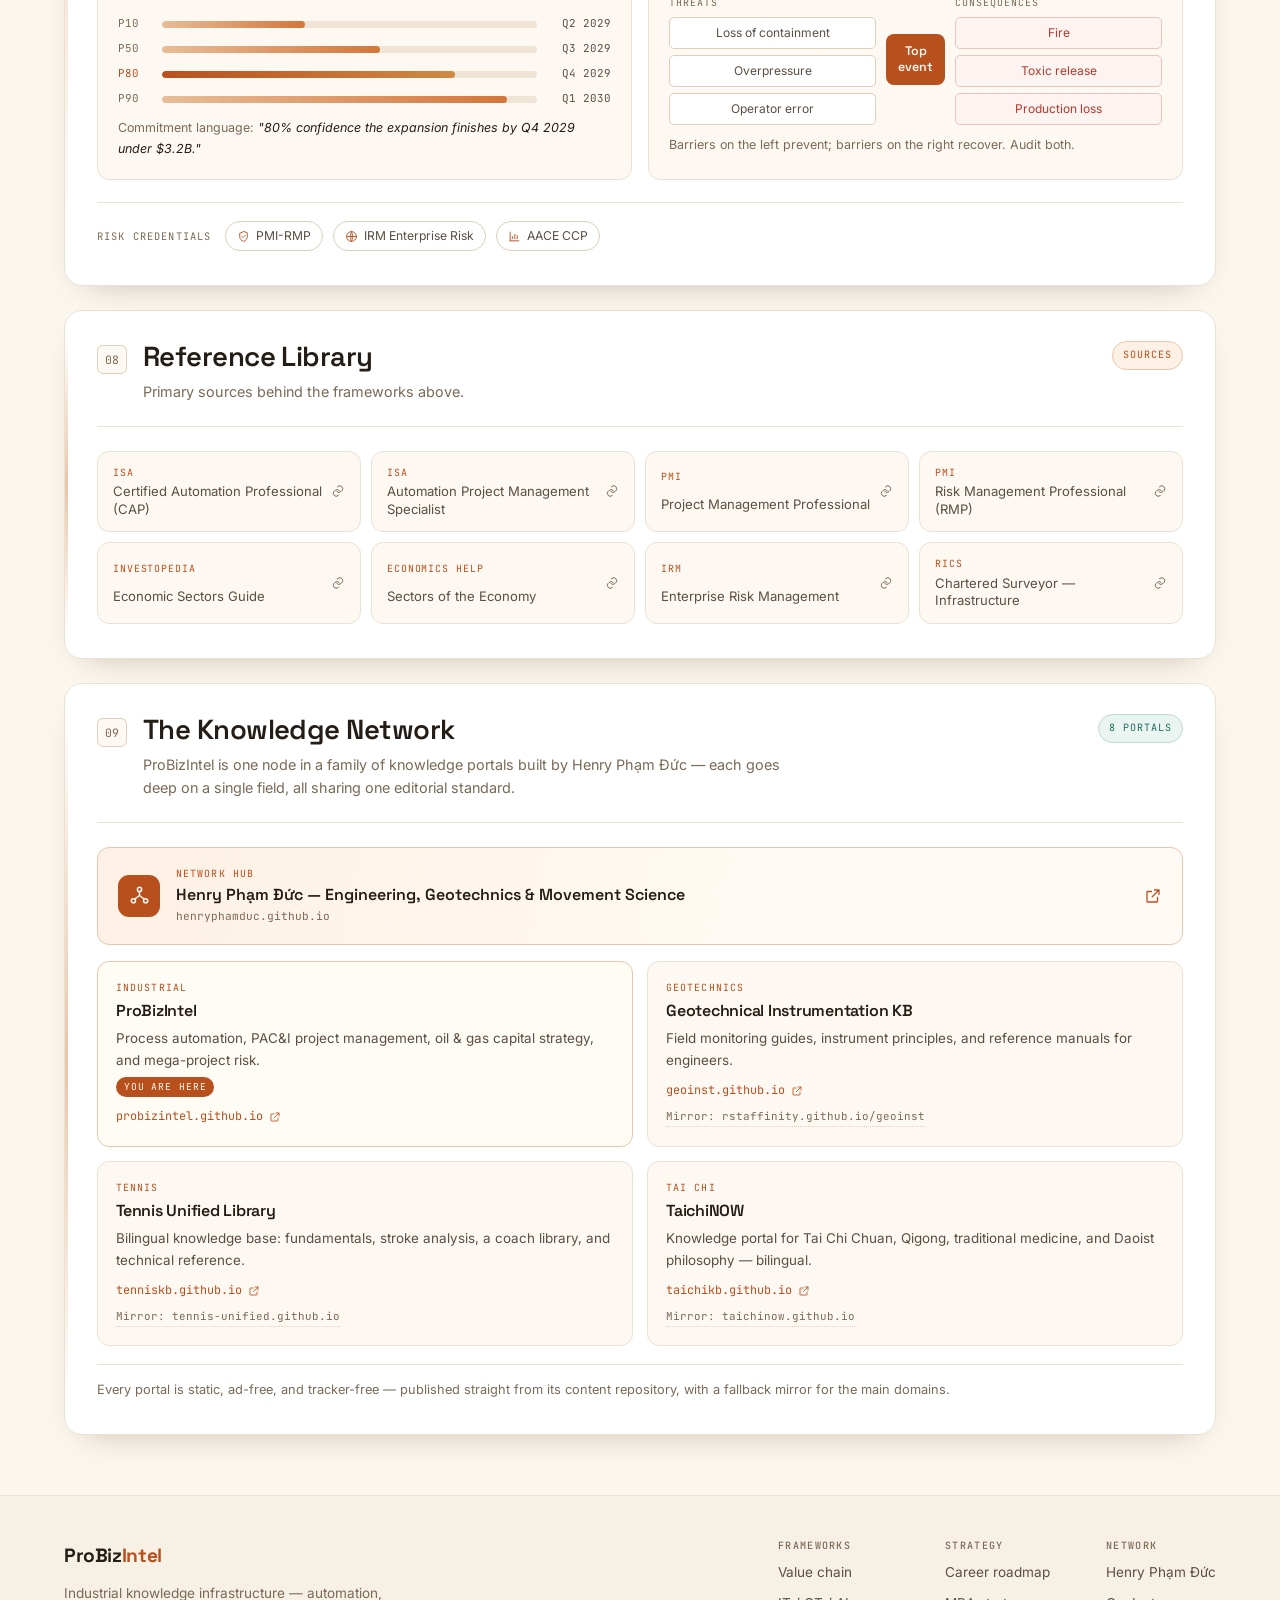
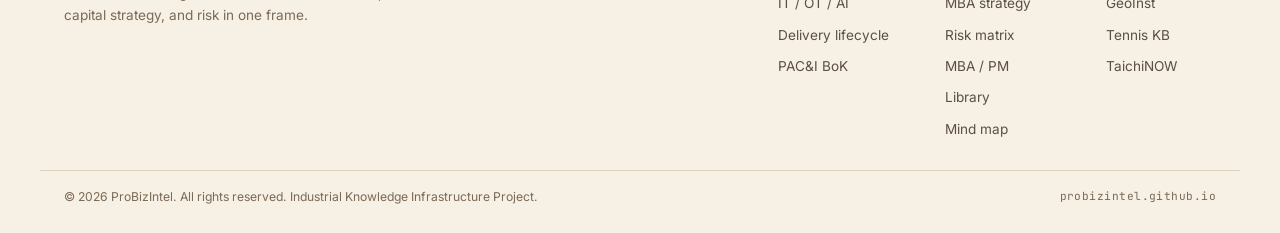
==== commit 3847e587: "Expand library to 129 works and run accessibility/SEO polish pass Library - Add 30 curated works, ea" ====
--- a/index.html
+++ b/index.html
@@ -6,10 +6,41 @@
 <title>ProBizIntel | Heavy Industrial Project Intelligence</title>
 <meta name="description" content="A working knowledge portal for process automation, control & instrumentation project management, oil & gas capital strategy, and mega-project risk. English / Tiếng Việt.">
 <meta name="theme-color" content="#fbf6ee">
+<link rel="canonical" href="https://probizintel.github.io/">
+<meta property="og:site_name" content="ProBizIntel">
 <meta property="og:title" content="ProBizIntel | Heavy Industrial Project Intelligence">
 <meta property="og:description" content="Process automation, energy capital strategy, and mega-project risk — one integrated framework. Bilingual EN / VI.">
 <meta property="og:type" content="website">
-<link rel="icon" href="data:image/svg+xml,%3Csvg xmlns='http://www.w3.org/2000/svg' viewBox='0 0 32 32'%3E%3Crect width='32' height='32' rx='8' fill='%23b8501e'/%3E%3Cpath d='M17 4 8 18h6l-1 10 9-14h-6z' fill='%23fff6e9'/%3E%3C/svg%3E">
+<meta property="og:url" content="https://probizintel.github.io/">
+<meta property="og:image" content="https://probizintel.github.io/assets/og.png">
+<meta property="og:image:width" content="1200">
+<meta property="og:image:height" content="630">
+<meta property="og:image:alt" content="ProBizIntel — where capital, risk and execution meet: an MBA and project-management knowledge base, a curated research library, and one interactive map.">
+<meta property="og:locale" content="en_US">
+<meta property="og:locale:alternate" content="vi_VN">
+<meta name="twitter:card" content="summary_large_image">
+<meta name="twitter:title" content="ProBizIntel | Heavy Industrial Project Intelligence">
+<meta name="twitter:description" content="Process automation, energy capital strategy, and mega-project risk — one integrated framework. Bilingual EN / VI.">
+<meta name="twitter:image" content="https://probizintel.github.io/assets/og.png">
+<link rel="icon" href="/favicon.svg" type="image/svg+xml">
+<link rel="apple-touch-icon" href="/assets/apple-touch-icon.png">
+<script type="application/ld+json">
+{
+  "@context": "https://schema.org",
+  "@type": "WebSite",
+  "@id": "https://probizintel.github.io/#website",
+  "url": "https://probizintel.github.io/",
+  "name": "ProBizIntel",
+  "alternateName": "ProBizIntel Knowledge Portal",
+  "description": "A working knowledge portal for process automation, control and instrumentation project management, oil and gas capital strategy, and mega-project risk.",
+  "inLanguage": ["en", "vi"],
+  "publisher": {
+    "@type": "Organization",
+    "name": "ProBizIntel",
+    "url": "https://probizintel.github.io/"
+  }
+}
+</script>
 <link rel="preconnect" href="https://fonts.googleapis.com">
 <link rel="preconnect" href="https://fonts.gstatic.com" crossorigin>
 <link href="https://fonts.googleapis.com/css2?family=Space+Grotesk:wght@400;500;600;700&family=Inter:wght@400;500;600;700&family=JetBrains+Mono:wght@400;500&display=swap" rel="stylesheet">
@@ -145,7 +176,7 @@
           <span class="gw-body">
             <span class="gw-tag" data-vi="Thư viện">Library</span>
             <strong data-vi="Thư viện Nghiên cứu">The Research Library</strong>
-            <span class="gw-d" data-vi="99 tác phẩm có chú giải trên 15 kệ, 32.912 tệp được lập mục, kệ mở miễn phí.">99 annotated works across 15 shelves, 32,912 files indexed, plus a free open shelf.</span>
+            <span class="gw-d" data-vi="129 tác phẩm có chú giải trên 15 kệ, 32.912 tệp được lập mục, kệ mở miễn phí.">129 annotated works across 15 shelves, 32,912 files indexed, plus a free open shelf.</span>
           </span>
           <svg class="ico gw-go"><use href="#i-arrow"/></svg>
         </a>
@@ -476,22 +507,22 @@
           <p class="panel-note" data-vi="Bản đồ của PM. Nếu không có trên bản vẽ thì không nằm trong phạm vi.">The PM's map. If it is not on a drawing, it is not in scope.</p>
           <div class="doc-grid">
             <article class="doc-item s-item">
-              <h4>P&amp;ID</h4>
+              <h3>P&amp;ID</h3>
               <p class="doc-full" data-vi="Sơ đồ đường ống &amp; thiết bị đo">Piping and Instrumentation Diagram</p>
               <p data-vi="Sơ đồ xác định đường ống, thiết bị và vòng điều khiển. Tài liệu phạm vi gốc.">The definitive schematic of process piping, vessels, and control loops. The master scope document.</p>
             </article>
             <article class="doc-item s-item">
-              <h4 data-vi="Danh mục thiết bị">Instrument Index</h4>
+              <h3 data-vi="Danh mục thiết bị">Instrument Index</h3>
               <p class="doc-full" data-vi="Mọi tag trên công trường">Every tag on site</p>
               <p data-vi="Cơ sở dữ liệu mọi cảm biến, van, transmitter và cơ cấu chấp hành — tag, nhà sản xuất, dải đo, vị trí.">A database of every sensor, valve, transmitter, and actuator — tag numbers, vendors, ranges, locations.</p>
             </article>
             <article class="doc-item s-item">
-              <h4 data-vi="Sơ đồ vòng">Loop Diagrams</h4>
+              <h3 data-vi="Sơ đồ vòng">Loop Diagrams</h3>
               <p class="doc-full" data-vi="Sự thật về đấu dây">Wiring truth</p>
               <p data-vi="Cách một thiết bị hiện trường đấu về hộp nối, tủ marshaling và card I/O PLC/DCS.">How a field device connects to the junction box, marshaling panel, and PLC/DCS I/O card.</p>
             </article>
             <article class="doc-item s-item">
-              <h4>FDS</h4>
+              <h3>FDS</h3>
               <p class="doc-full" data-vi="Đặc tả thiết kế chức năng">Functional Design Specification</p>
               <p data-vi="Bản thiết kế phần mềm: logic PLC, interlock và hành vi SCADA trong mọi tình huống vận hành.">The software blueprint: PLC logic, interlocks, and SCADA behavior under every operating scenario.</p>
             </article>
@@ -502,22 +533,22 @@
           <p class="panel-note" data-vi="An toàn chức năng không phải là sản phẩm bàn giao — đó là giấy phép vận hành.">Functional safety is not a deliverable — it is a licence to operate.</p>
           <div class="doc-grid">
             <article class="doc-item s-item">
-              <h4>ISA-84 / IEC 61511</h4>
+              <h3>ISA-84 / IEC 61511</h3>
               <p class="doc-full" data-vi="An toàn chức năng">Functional safety</p>
               <p data-vi="Tiêu chuẩn chủ đạo cho Hệ thống An toàn (SIS) trong công nghiệp chế biến.">The governing standard for Safety Instrumented Systems in the process industries.</p>
             </article>
             <article class="doc-item s-item">
-              <h4>SIL 1 – 4</h4>
+              <h3>SIL 1 – 4</h3>
               <p class="doc-full" data-vi="Mức độ toàn vẹn an toàn">Safety Integrity Level</p>
               <p data-vi="Vòng SIL cao đòi hỏi quản lý thay đổi nghiêm ngặt, thẩm định độc lập và mua sắm có kiểm toán.">High-SIL loops demand strict change management, independent validation, and audited procurement.</p>
             </article>
             <article class="doc-item s-item">
-              <h4 data-vi="Vùng nguy hiểm">Hazardous Area</h4>
+              <h3 data-vi="Vùng nguy hiểm">Hazardous Area</h3>
               <p class="doc-full">ATEX / NEC / Zone</p>
               <p data-vi="Thiết bị cho môi trường dễ cháy nổ phải được chứng nhận an toàn nội tại hoặc chống nổ.">Equipment for explosive atmospheres must be certified intrinsically safe or explosion-proof.</p>
             </article>
             <article class="doc-item s-item">
-              <h4>HAZOP &amp; LOPA</h4>
+              <h3>HAZOP &amp; LOPA</h3>
               <p class="doc-full" data-vi="Đánh giá mối nguy">Hazard review</p>
               <p data-vi="Rà soát có cấu trúc từng nút — kể cả khi van CV-101 mở hoàn toàn.">Structured "what if" review of every node — including what happens if CV-101 fails open.</p>
             </article>
@@ -528,22 +559,22 @@
           <p class="panel-note" data-vi="Phân tầng là biện pháp kiểm soát. Mạng phẳng là báo cáo sự cố.">Segmentation is the control. Flat networks are the incident report.</p>
           <div class="doc-grid">
             <article class="doc-item s-item">
-              <h4>Purdue Model</h4>
+              <h3>Purdue Model</h3>
               <p class="doc-full">ISA-95 / IEC 62443</p>
               <p data-vi="Phân tầng nhà máy từ thiết bị hiện trường Level 0 đến CNTT doanh nghiệp Level 5.">Segments the plant from Level 0 field devices up to Level 5 enterprise IT.</p>
             </article>
             <article class="doc-item s-item">
-              <h4 data-vi="Giao thức hiện trường">Field protocols</h4>
+              <h3 data-vi="Giao thức hiện trường">Field protocols</h3>
               <p class="doc-full">HART · Modbus</p>
               <p data-vi="Hiểu băng thông, tính tất định và chế độ lỗi trước khi đưa vào đặc tả.">Understand bandwidth, determinism, and failure modes before specifying them.</p>
             </article>
             <article class="doc-item s-item">
-              <h4 data-vi="Bus nhà máy">Plant buses</h4>
+              <h3 data-vi="Bus nhà máy">Plant buses</h3>
               <p class="doc-full">Profibus / Profinet · EtherNet/IP</p>
               <p data-vi="Topology, chẩn đoán và giới hạn phân đoạn quyết định thiết kế cáp và tủ điện.">Topology, diagnostics, and segment limits drive cable and panel design.</p>
             </article>
             <article class="doc-item s-item">
-              <h4>OPC UA</h4>
+              <h3>OPC UA</h3>
               <p class="doc-full" data-vi="Cầu nối IT/OT">The IT/OT bridge</p>
               <p data-vi="Trao đổi dữ liệu có cấu trúc, bảo mật giữa hệ điều khiển và nền tảng doanh nghiệp/AI.">Secure, structured data exchange between control systems and enterprise/AI platforms.</p>
             </article>
@@ -554,32 +585,32 @@
           <p class="panel-note" data-vi="Dự toán, sắp xếp trình tự và kiểm thử là ba kỹ năng giữ dự án trong ngân sách.">Estimating, sequencing, and testing are the three skills that keep a project solvent.</p>
           <div class="doc-grid">
             <article class="doc-item s-item">
-              <h4 data-vi="Dự toán theo số I/O">I/O Count Estimation</h4>
+              <h3 data-vi="Dự toán theo số I/O">I/O Count Estimation</h3>
               <p class="doc-full" data-vi="Động cơ chi phí">Cost engine</p>
               <p data-vi="Kích thước tủ, công suất máy chủ và giờ lập trình đều suy ra từ số I/O trên P&amp;ID.">Panel size, server capacity, and programming hours all derive from I/O counts on the P&amp;ID.</p>
             </article>
             <article class="doc-item s-item">
-              <h4 data-vi="Quản lý MTO">MTO Management</h4>
+              <h3 data-vi="Quản lý MTO">MTO Management</h3>
               <p class="doc-full" data-vi="Bóc tách vật tư">Material take-off</p>
               <p data-vi="Cáp, máng, ống luồn, tubing. Thiếu một đoạn cáp là đội thi công đình trệ và chi phí tăng.">Cables, trays, conduits, tubing. A missed cable length stalls a crew and inflates cost.</p>
             </article>
             <article class="doc-item s-item">
-              <h4 data-vi="Mua sắm dài hạn">Long-Lead Procurement</h4>
+              <h3 data-vi="Mua sắm dài hạn">Long-Lead Procurement</h3>
               <p class="doc-full" data-vi="6–12 tháng">6–12 months</p>
               <p data-vi="Van điều khiển, analyzer và bộ điều khiển DCS phải được chốt trong giai đoạn thiết kế.">Control valves, analyzers, and DCS controllers must be specified in design, not construction.</p>
             </article>
             <article class="doc-item s-item">
-              <h4 data-vi="Trình tự chạy thử">Commissioning Sequence</h4>
+              <h3 data-vi="Trình tự chạy thử">Commissioning Sequence</h3>
               <p class="doc-full" data-vi="Nguội → nóng → nước → thực">Cold → hot → water → live</p>
               <p data-vi="Kiểm tra vòng nguội, vòng nóng, chạy nước, rồi hiệu chỉnh quá trình thực. Không có đường tắt.">Cold loop checks, hot loop checks, water runs, then live process tuning. No shortcuts.</p>
             </article>
             <article class="doc-item s-item">
-              <h4 data-vi="Chuyển đổi brownfield">Brownfield Migration</h4>
+              <h3 data-vi="Chuyển đổi brownfield">Brownfield Migration</h3>
               <p class="doc-full" data-vi="Cắt chuyển khi đang sản xuất">Live plant cut-over</p>
               <p data-vi="Thay hệ điều khiển cũ trong khi vẫn sản xuất: quy trình hot cut-over và cửa sổ ngừng máy hẹp.">Replace legacy control while producing: hot cut-over procedures and constrained shutdown windows.</p>
             </article>
             <article class="doc-item s-item">
-              <h4 data-vi="Truy vết yêu cầu">Requirements Traceability</h4>
+              <h3 data-vi="Truy vết yêu cầu">Requirements Traceability</h3>
               <p class="doc-full" data-vi="Từ P&amp;ID đến mã">P&amp;ID to code</p>
               <p data-vi="Mỗi yêu cầu chức năng ánh xạ từ bản vẽ sang khối PLC, màn hình HMI và hồ sơ kiểm thử.">Every functional requirement maps from drawing to PLC block to HMI screen to test record.</p>
             </article>
@@ -671,32 +702,32 @@
       <div class="pillar-grid">
         <article class="pillar s-item">
           <span class="pillar-ico"><svg class="ico"><use href="#i-money"/></svg></span>
-          <h4 data-vi="Kỷ luật Vốn Siêu dự án">Mega-Project Capital Discipline</h4>
+          <h3 data-vi="Kỷ luật Vốn Siêu dự án">Mega-Project Capital Discipline</h3>
           <p data-vi="Quy trình Giá trị Vốn, stage-gate từ FEED đến chạy thử, chi phí vòng đời tài sản, tài trợ hàng tỷ đô.">Capital Value Process, stage-gating from FEED to commissioning, asset lifecycle costing, multi-billion dollar financing.</p>
         </article>
         <article class="pillar s-item">
           <span class="pillar-ico"><svg class="ico"><use href="#i-chart"/></svg></span>
-          <h4 data-vi="Kinh tế Năng lượng &amp; Rủi ro">Energy Economics &amp; Risk</h4>
+          <h3 data-vi="Kinh tế Năng lượng &amp; Rủi ro">Energy Economics &amp; Risk</h3>
           <p data-vi="Cung cầu toàn cầu, rủi ro địa chính trị và chiến lược phòng ngừa quyết định dự án được duyệt hay tạm dừng.">Global supply and demand, geopolitical exposure, and hedging strategies that decide whether a project is greenlit or paused.</p>
         </article>
         <article class="pillar s-item">
           <span class="pillar-ico"><svg class="ico"><use href="#i-doc"/></svg></span>
-          <h4 data-vi="Kỹ thuật Hợp đồng &amp; Pháp lý">Contractual &amp; Legal Engineering</h4>
+          <h3 data-vi="Kỹ thuật Hợp đồng &amp; Pháp lý">Contractual &amp; Legal Engineering</h3>
           <p data-vi="Khung FIDIC, EPC và EPCM, thỏa thuận vận hành chung và giải quyết tranh chấp.">FIDIC, EPC and EPCM frameworks, joint operating agreements, and dispute resolution.</p>
         </article>
         <article class="pillar s-item">
           <span class="pillar-ico"><svg class="ico"><use href="#i-globe"/></svg></span>
-          <h4 data-vi="Chuỗi cung ứng &amp; Logistics">Supply Chain &amp; Logistics</h4>
+          <h3 data-vi="Chuỗi cung ứng &amp; Logistics">Supply Chain &amp; Logistics</h3>
           <p data-vi="Mua sắm quốc tế, logistics module hóa và quy định nội địa hóa tại thị trường mới nổi.">International procurement, modular construction logistics, and local-content regulation in emerging markets.</p>
         </article>
         <article class="pillar s-item">
           <span class="pillar-ico"><svg class="ico"><use href="#i-bolt"/></svg></span>
-          <h4 data-vi="Chiến lược Chuyển dịch Năng lượng">Energy Transition Strategy</h4>
+          <h3 data-vi="Chiến lược Chuyển dịch Năng lượng">Energy Transition Strategy</h3>
           <p data-vi="Cân bằng hạ tầng hydrocarbon với khử carbon, CCS và tuân thủ ESG.">Balancing hydrocarbon infrastructure with decarbonization, CCS, and ESG compliance.</p>
         </article>
         <article class="pillar s-item">
           <span class="pillar-ico"><svg class="ico"><use href="#i-shield"/></svg></span>
-          <h4 data-vi="Quản trị Rủi ro Vốn">Capital Risk Governance</h4>
+          <h3 data-vi="Quản trị Rủi ro Vốn">Capital Risk Governance</h3>
           <p data-vi="Khẩu vị rủi ro cấp hội đồng, giám sát danh mục và khung quản trị rủi ro doanh nghiệp vượt qua kiểm toán.">Board-level risk appetite, portfolio oversight, and enterprise risk frameworks that survive audit.</p>
         </article>
       </div>
@@ -968,7 +999,7 @@
       <div class="net-grid">
         <article class="net-card s-item is-current">
           <span class="net-org" data-vi="Công nghiệp">Industrial</span>
-          <h4>ProBizIntel</h4>
+          <h3>ProBizIntel</h3>
           <p data-vi="Tự động hóa quá trình, quản lý dự án PAC&amp;I, chiến lược vốn dầu khí và rủi ro siêu dự án.">Process automation, PAC&amp;I project management, oil &amp; gas capital strategy, and mega-project risk.</p>
           <span class="net-current" data-vi="Bạn đang ở đây">You are here</span>
           <a class="net-link" href="https://probizintel.github.io/" target="_blank" rel="noopener">probizintel.github.io <svg class="ico"><use href="#i-external"/></svg></a>
@@ -976,7 +1007,7 @@
 
         <article class="net-card s-item">
           <span class="net-org" data-vi="Địa kỹ thuật">Geotechnics</span>
-          <h4 data-vi="Cơ sở Tri thức Thiết bị Đo Địa kỹ thuật">Geotechnical Instrumentation KB</h4>
+          <h3 data-vi="Cơ sở Tri thức Thiết bị Đo Địa kỹ thuật">Geotechnical Instrumentation KB</h3>
           <p data-vi="Hướng dẫn quan trắc hiện trường, nguyên lý thiết bị và sổ tay tham chiếu cho kỹ sư.">Field monitoring guides, instrument principles, and reference manuals for engineers.</p>
           <a class="net-link" href="https://geoinst.github.io/" target="_blank" rel="noopener">geoinst.github.io <svg class="ico"><use href="#i-external"/></svg></a>
           <a class="net-mirror" href="https://rstaffinity.github.io/geoinst" target="_blank" rel="noopener" data-vi="Máy chủ dự phòng: rstaffinity.github.io/geoinst">Mirror: rstaffinity.github.io/geoinst</a>
@@ -984,7 +1015,7 @@
 
         <article class="net-card s-item">
           <span class="net-org" data-vi="Quần vợt">Tennis</span>
-          <h4 data-vi="Thư viện Quần vợt Hợp nhất">Tennis Unified Library</h4>
+          <h3 data-vi="Thư viện Quần vợt Hợp nhất">Tennis Unified Library</h3>
           <p data-vi="Cơ sở tri thức song ngữ: nền tảng, phân tích cú đánh, thư viện HLV và tham chiếu kỹ thuật.">Bilingual knowledge base: fundamentals, stroke analysis, a coach library, and technical reference.</p>
           <a class="net-link" href="https://tenniskb.github.io/" target="_blank" rel="noopener">tenniskb.github.io <svg class="ico"><use href="#i-external"/></svg></a>
           <a class="net-mirror" href="https://tennis-unified.github.io/" target="_blank" rel="noopener" data-vi="Máy chủ dự phòng: tennis-unified.github.io">Mirror: tennis-unified.github.io</a>
@@ -992,7 +1023,7 @@
 
         <article class="net-card s-item">
           <span class="net-org" data-vi="Thái cực">Tai Chi</span>
-          <h4>TaichiNOW</h4>
+          <h3>TaichiNOW</h3>
           <p data-vi="Cổng tri thức Thái Cực Quyền, Khí công, Y học cổ truyền và triết học Đạo gia — song ngữ.">Knowledge portal for Tai Chi Chuan, Qigong, traditional medicine, and Daoist philosophy — bilingual.</p>
           <a class="net-link" href="https://taichikb.github.io/" target="_blank" rel="noopener">taichikb.github.io <svg class="ico"><use href="#i-external"/></svg></a>
           <a class="net-mirror" href="https://taichinow.github.io/" target="_blank" rel="noopener" data-vi="Máy chủ dự phòng: taichinow.github.io">Mirror: taichinow.github.io</a>
@@ -1016,14 +1047,14 @@
     </div>
     <nav class="footer-nav" aria-label="Footer" data-vi-aria="Chân trang">
       <div>
-        <h5 data-vi="Khung năng lực">Frameworks</h5>
+        <h4 data-vi="Khung năng lực">Frameworks</h4>
         <a href="#chain" data-vi="Chuỗi giá trị">Value chain</a>
         <a href="#convergence">IT / OT / AI</a>
         <a href="#delivery" data-vi="Vòng đời triển khai">Delivery lifecycle</a>
         <a href="#automation" data-vi="Hệ tri thức PAC&amp;I">PAC&amp;I BoK</a>
       </div>
       <div>
-        <h5 data-vi="Chiến lược">Strategy</h5>
+        <h4 data-vi="Chiến lược">Strategy</h4>
         <a href="#career" data-vi="Lộ trình sự nghiệp">Career roadmap</a>
         <a href="#mba-strategy" data-vi="Chiến lược MBA">MBA strategy</a>
         <a href="#risk-management" data-vi="Ma trận rủi ro">Risk matrix</a>
@@ -1032,7 +1063,7 @@
         <a href="mindmap/index.html" data-vi="Sơ đồ">Mind map</a>
       </div>
       <div>
-        <h5 data-vi="Mạng lưới">Network</h5>
+        <h4 data-vi="Mạng lưới">Network</h4>
         <a href="https://henryphamduc.github.io/" target="_blank" rel="noopener">Henry Phạm Đức</a>
         <a href="https://geoinst.github.io/" target="_blank" rel="noopener">GeoInst</a>
         <a href="https://tenniskb.github.io/" target="_blank" rel="noopener">Tennis KB</a>
--- a/style.css
+++ b/style.css
@@ -470,7 +470,7 @@
   padding: 15px 16px; transition: border-color .2s, background .2s;
 }
 .doc-item:hover { border-color: var(--amber-line); background: var(--panel); }
-.doc-item h4 { font-size: .95rem; }
+.doc-item h3 { font-size: .95rem; }
 .doc-full { font-family: var(--f-mono); font-size: .65rem; color: var(--amber); letter-spacing: .03em; margin-top: 3px; }
 .doc-item p:last-child { margin-top: 9px; font-size: .81rem; color: var(--text-2); }
 
@@ -520,7 +520,7 @@
   background: var(--amber-soft); border: 1px solid var(--amber-line); color: var(--amber); margin-bottom: 12px;
 }
 .pillar-ico .ico { width: 17px; height: 17px; }
-.pillar h4 { font-size: .97rem; }
+.pillar h3 { font-size: .97rem; }
 .pillar p { margin-top: 7px; font-size: .84rem; color: var(--text-2); }
 
 .two-col { display: grid; grid-template-columns: 1fr 1fr; gap: 26px; margin-top: 6px; }
@@ -654,7 +654,7 @@
   padding: 18px; transition: border-color .2s, background .2s, transform .2s;
 }
 .net-card:hover { border-color: var(--amber-line); background: var(--panel); transform: translateY(-2px); }
-.net-card h4 { font-size: 1rem; }
+.net-card h3 { font-size: 1rem; }
 .net-card > p { font-size: .84rem; color: var(--text-2); }
 .net-card.is-current { border-color: var(--amber-line); background: #fffbf5; }
 .net-current {
@@ -693,7 +693,7 @@
 .footer-brand .brand-text { font-size: 1.2rem; }
 .footer-brand p { margin-top: 10px; font-size: .85rem; color: var(--text-3); }
 .footer-nav { display: flex; gap: 56px; flex-wrap: wrap; }
-.footer-nav h5 { font-family: var(--f-mono); font-size: .63rem; letter-spacing: .13em; text-transform: uppercase; color: var(--text-3); font-weight: 500; }
+.footer-nav h3, .footer-nav h4 { font-family: var(--f-mono); font-size: .63rem; letter-spacing: .13em; text-transform: uppercase; color: var(--text-3); font-weight: 500; }
 .footer-nav a { display: block; margin-top: 9px; font-size: .85rem; color: var(--text-2); transition: color .16s; }
 .footer-nav a:hover { color: var(--amber); }
 .footer-base {
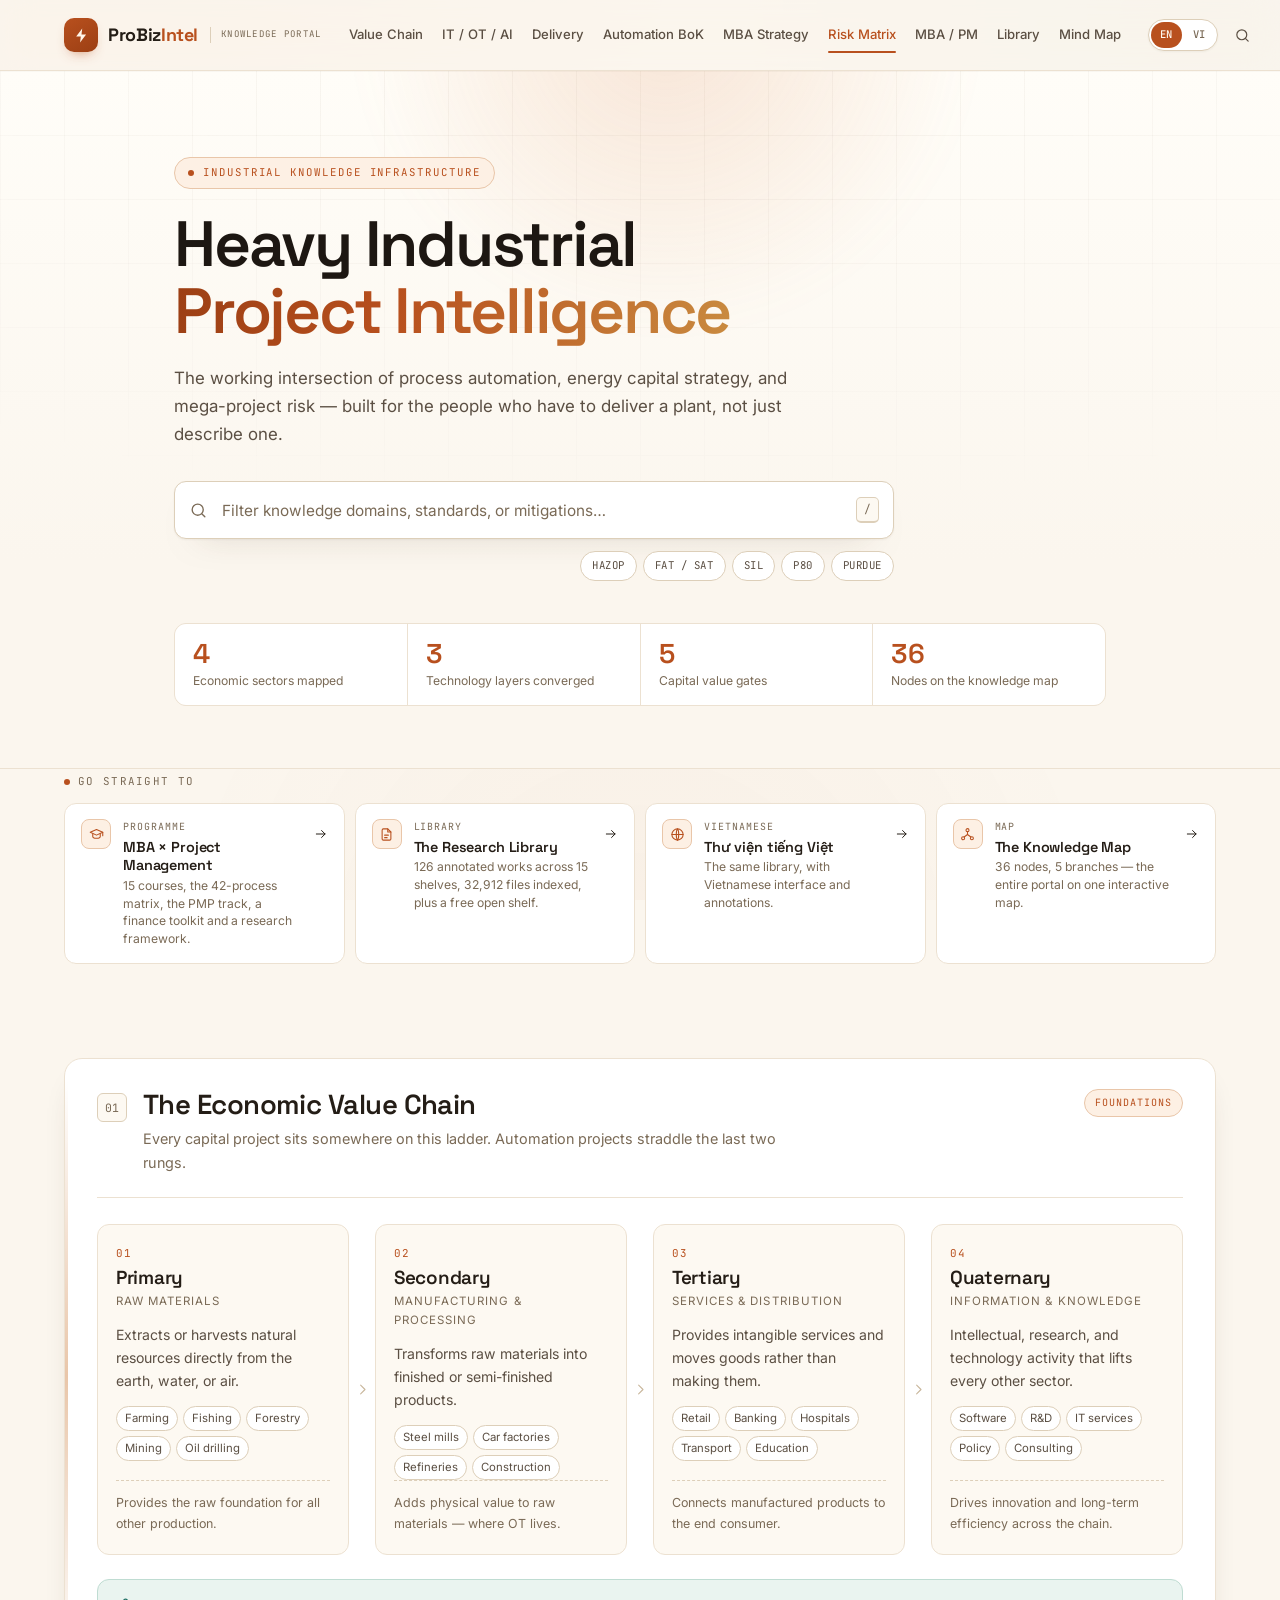
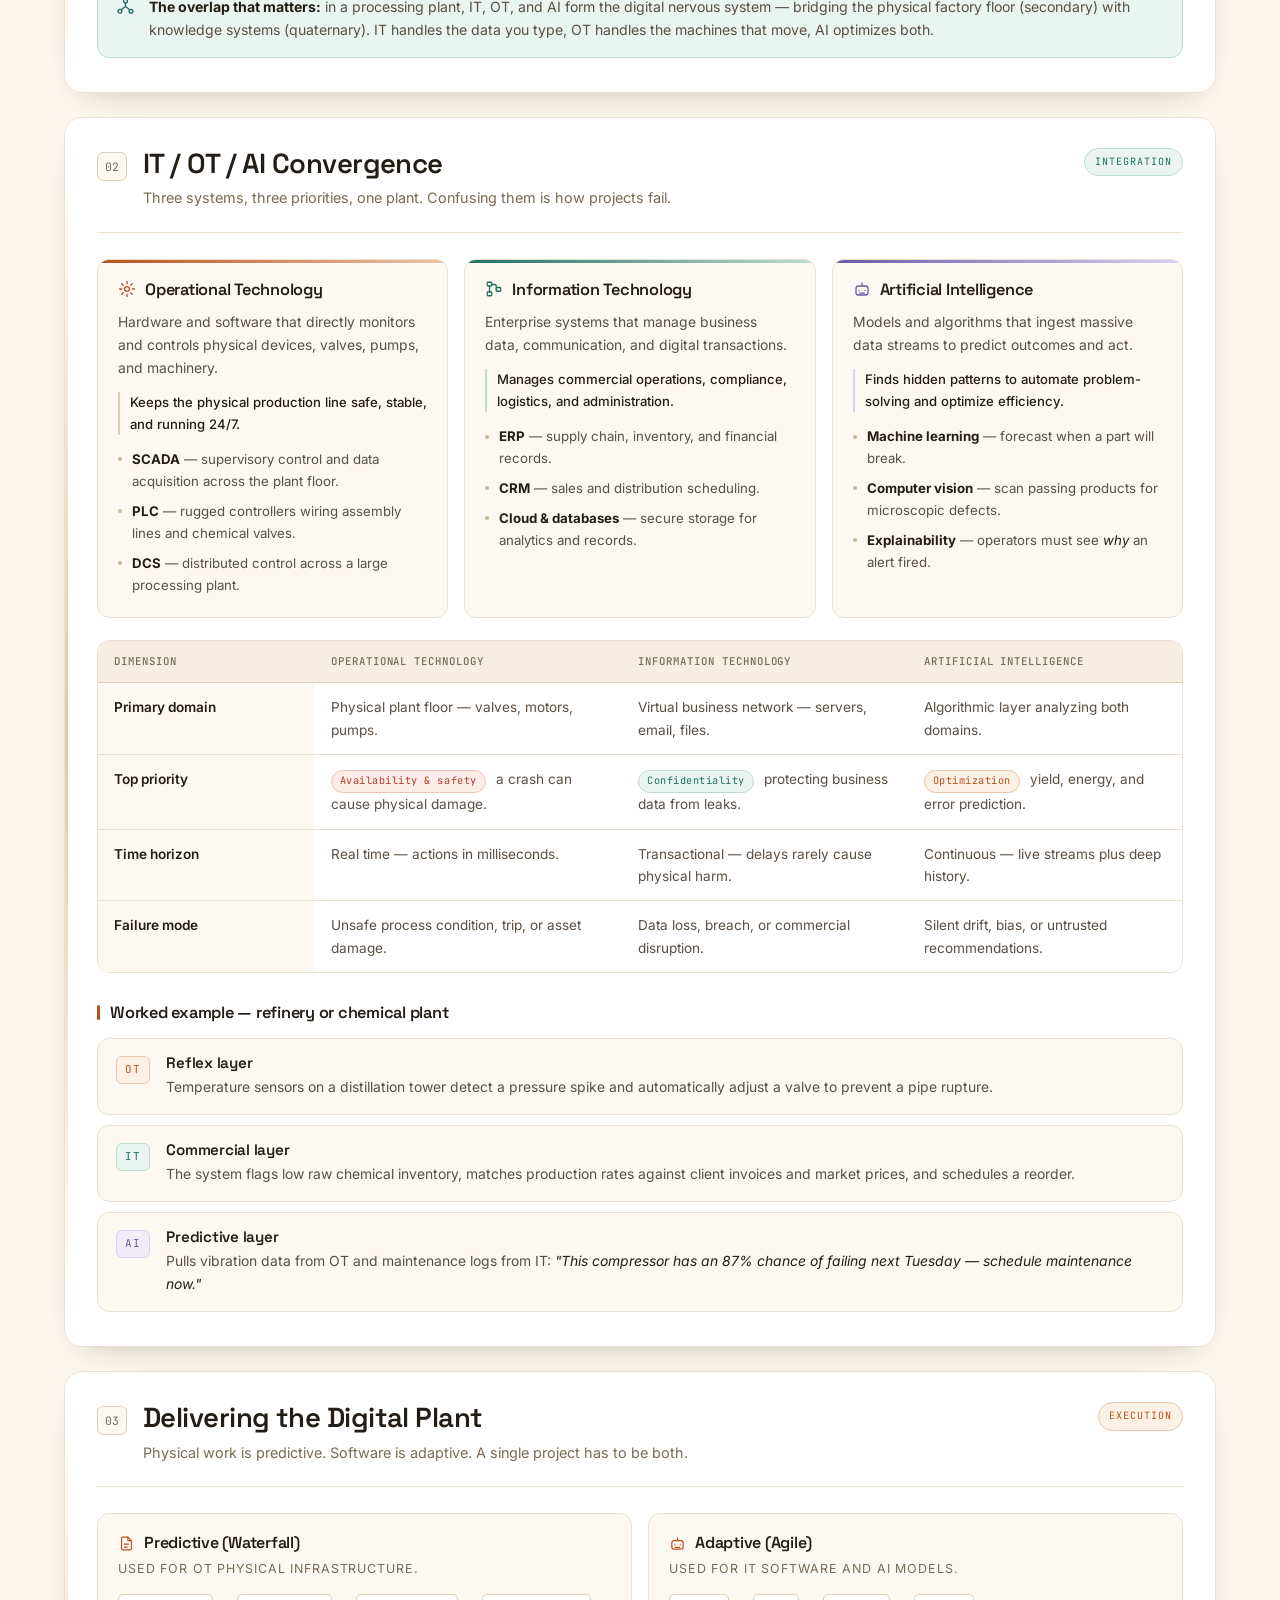
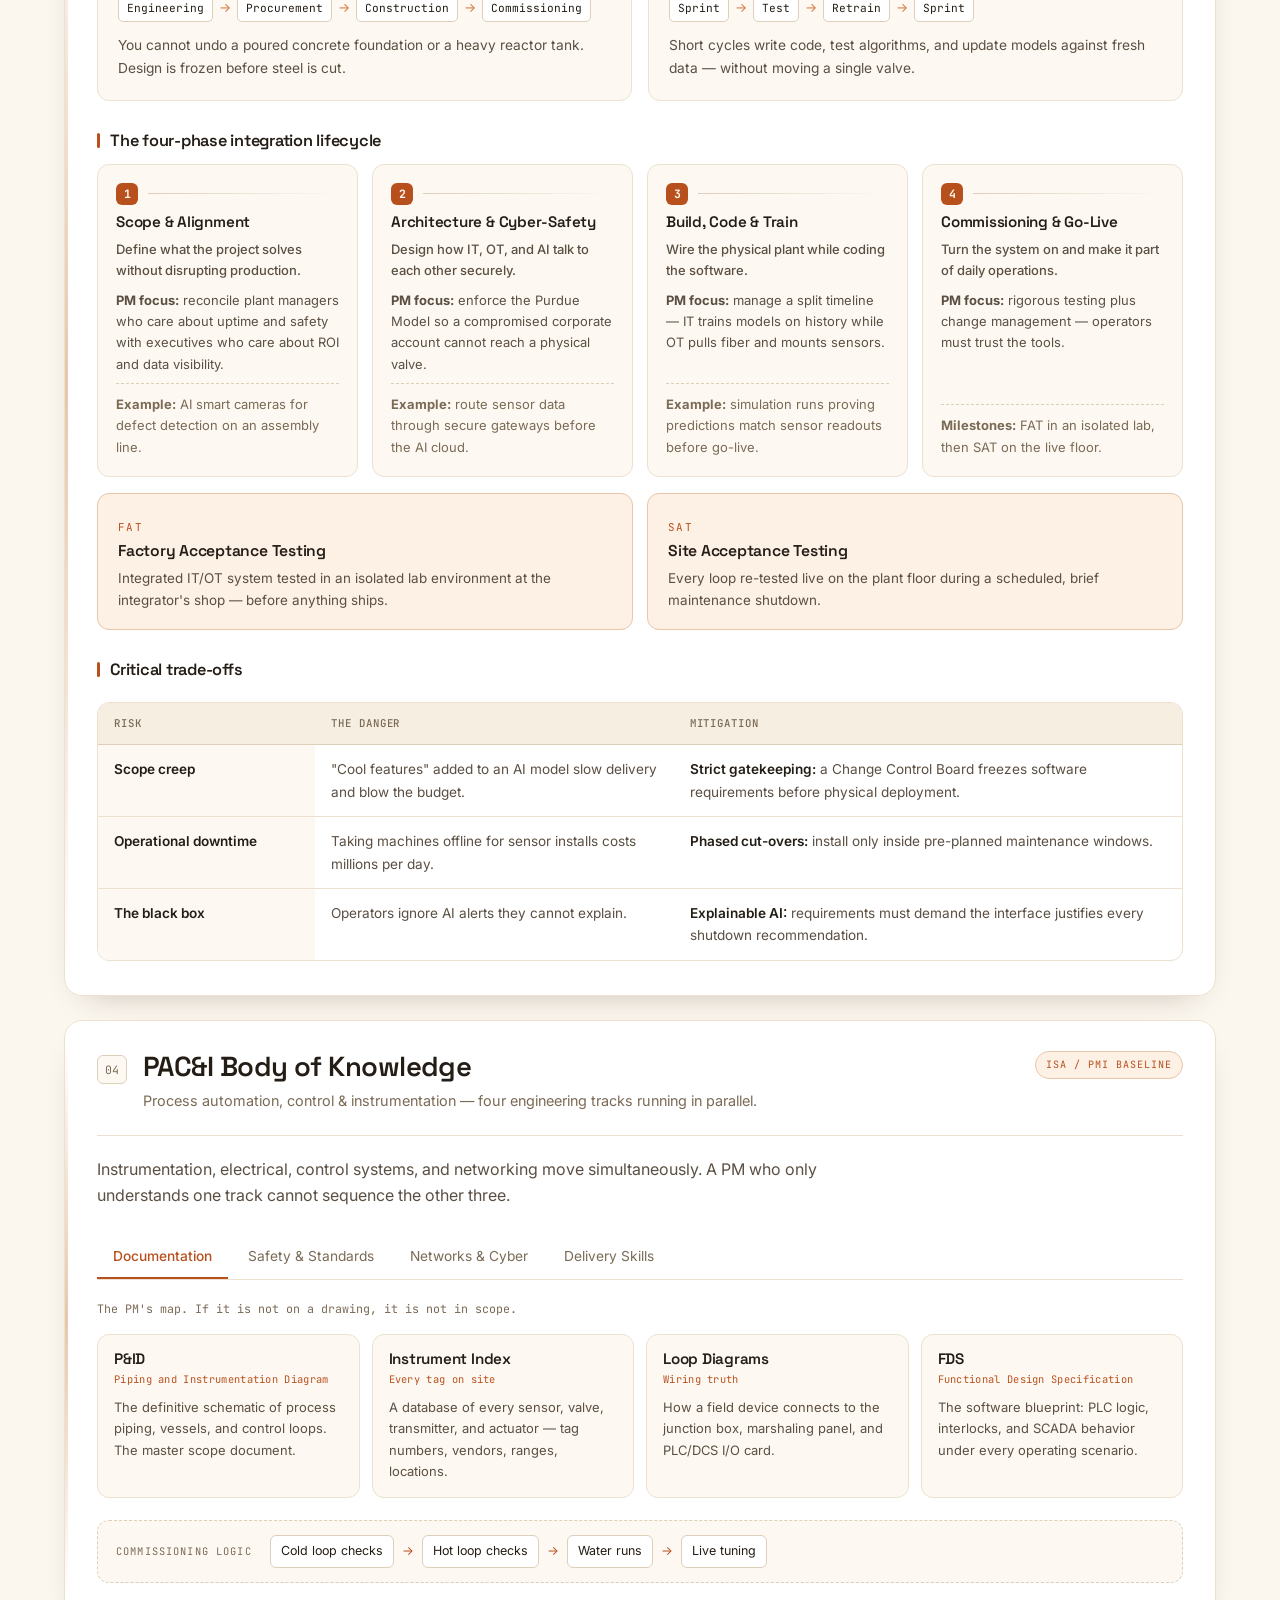
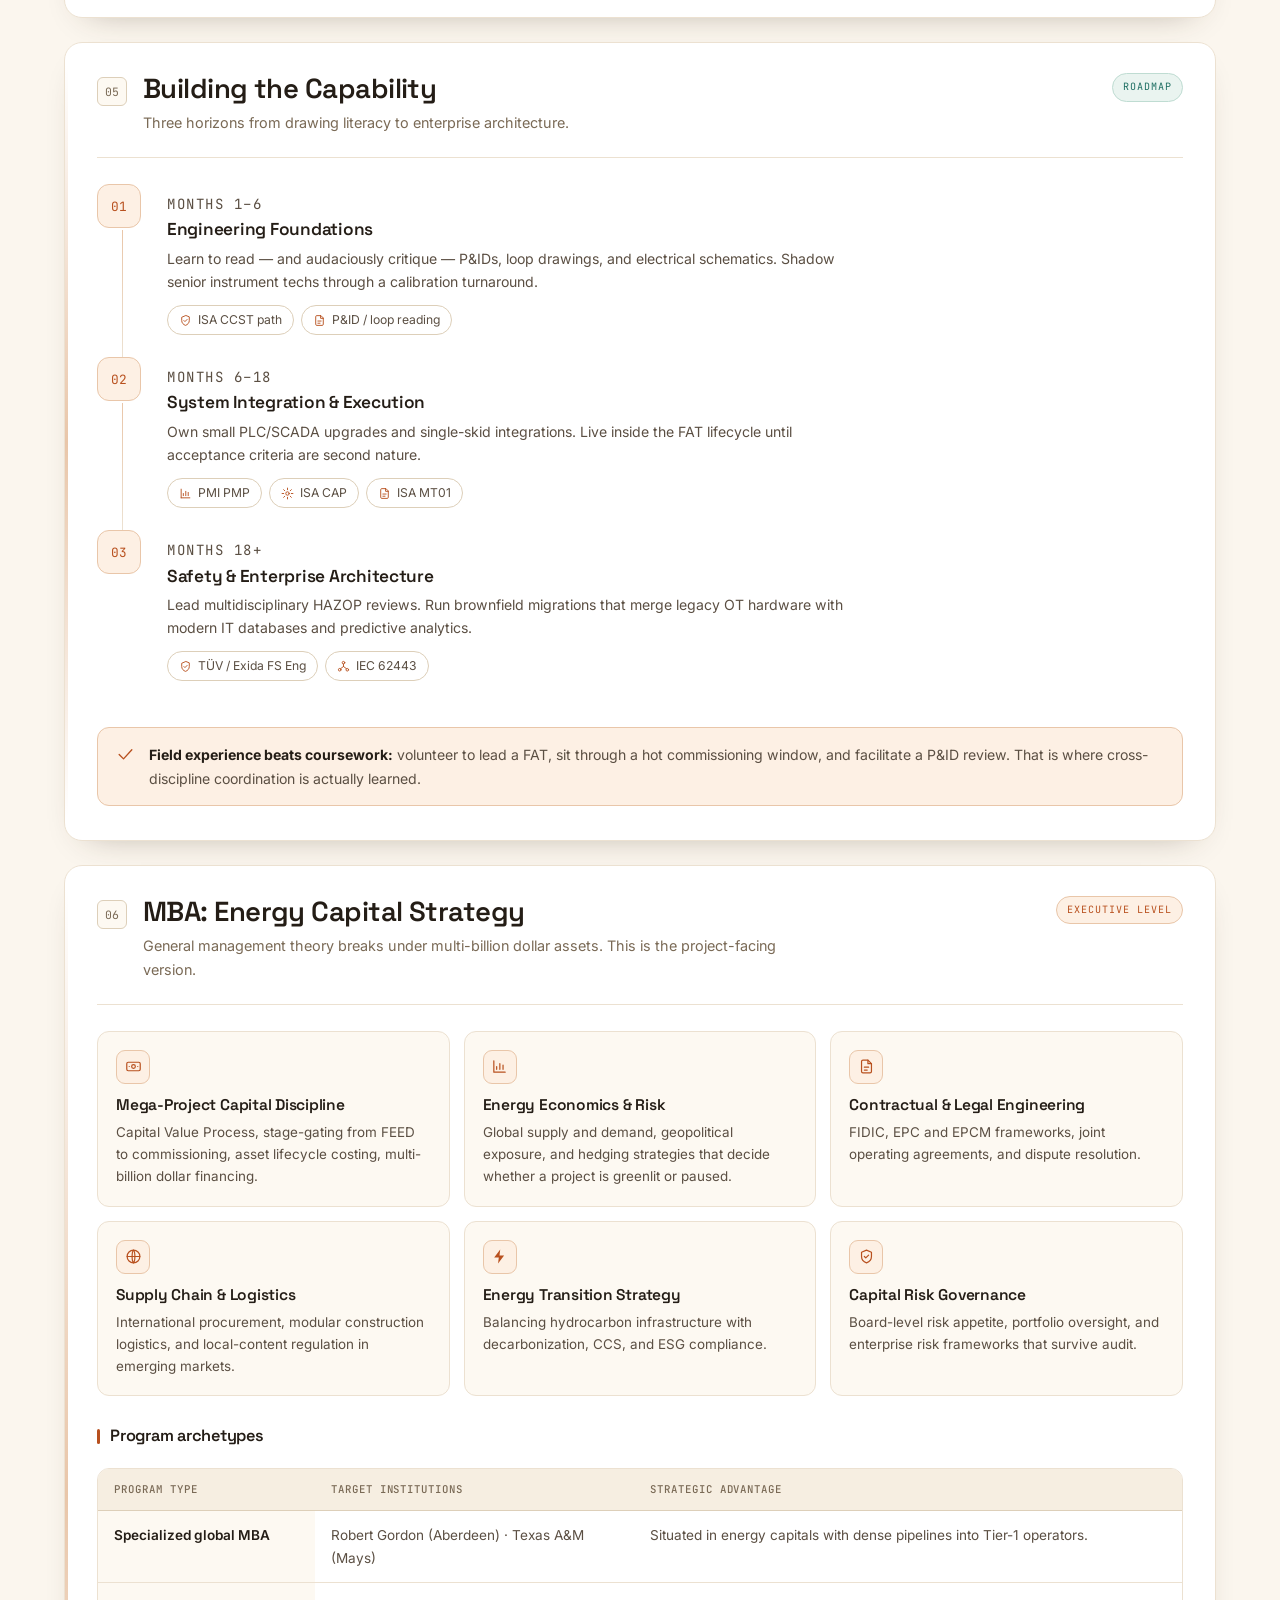
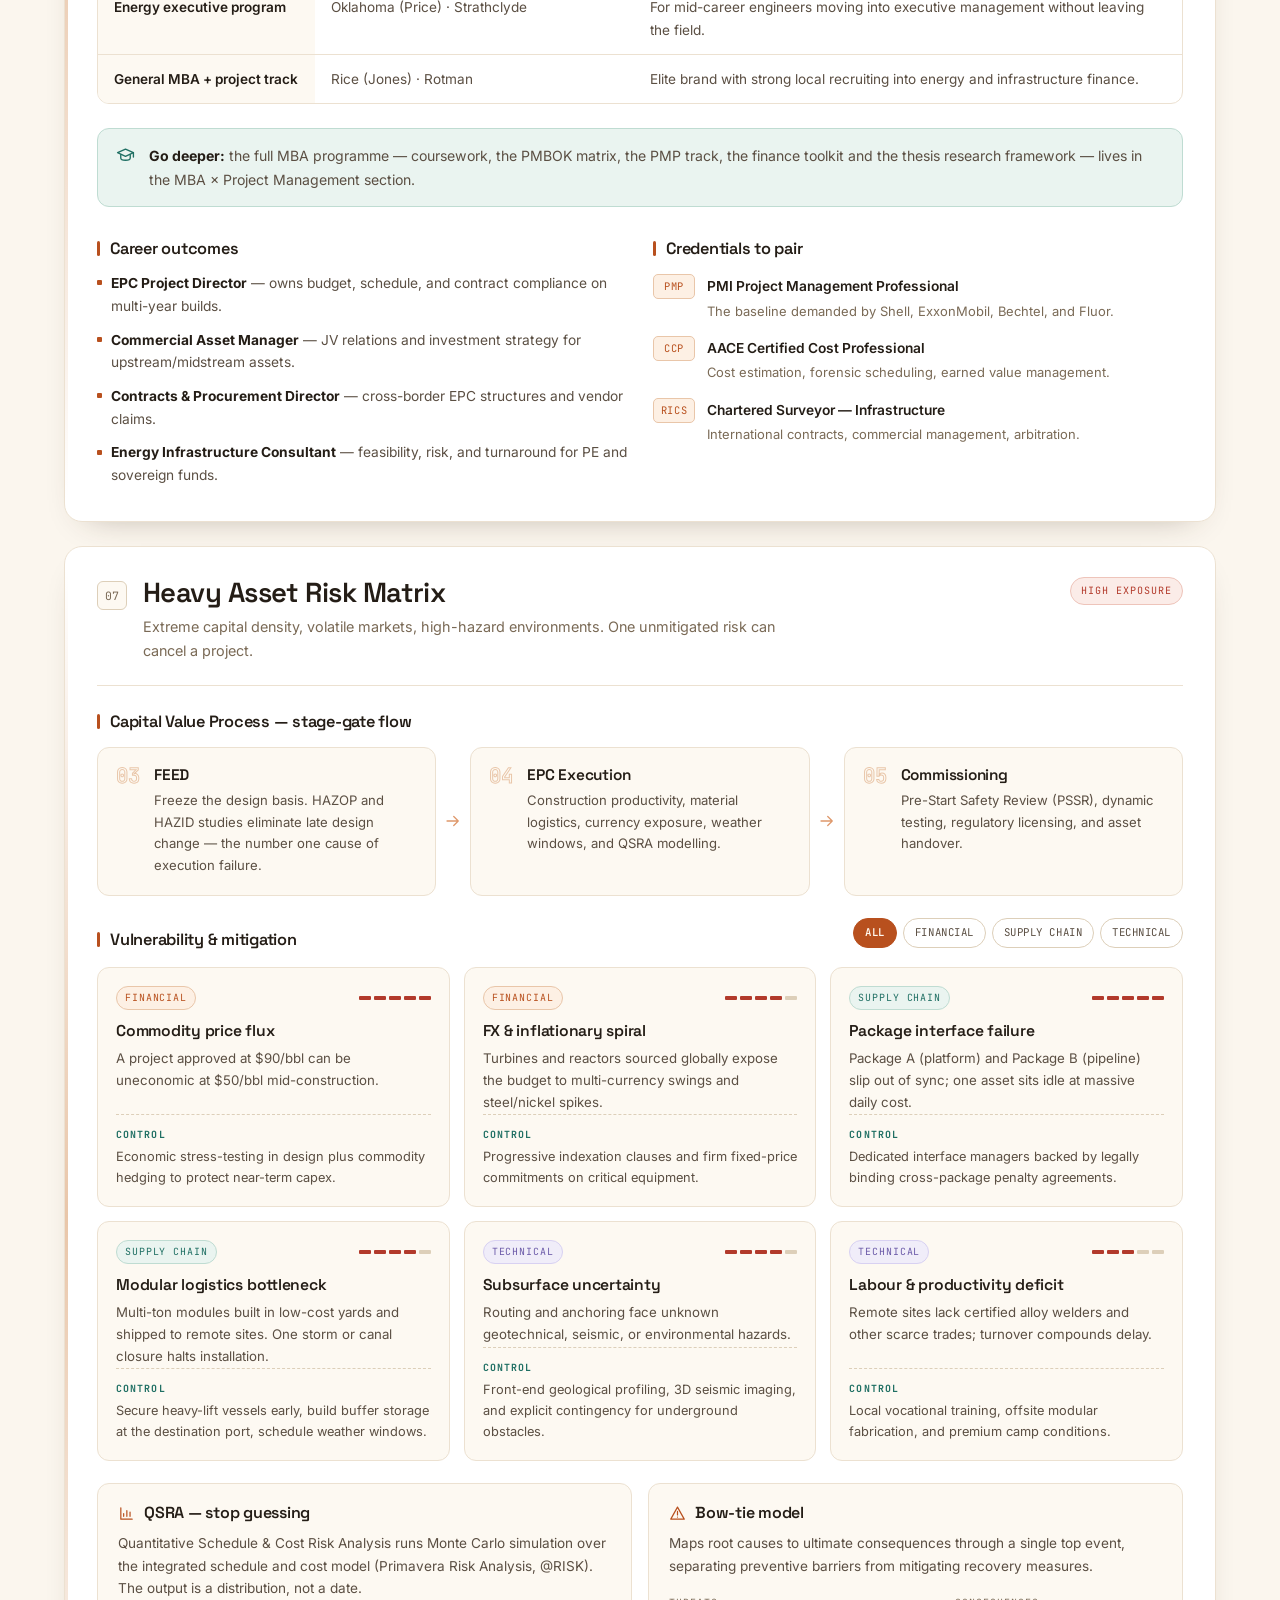
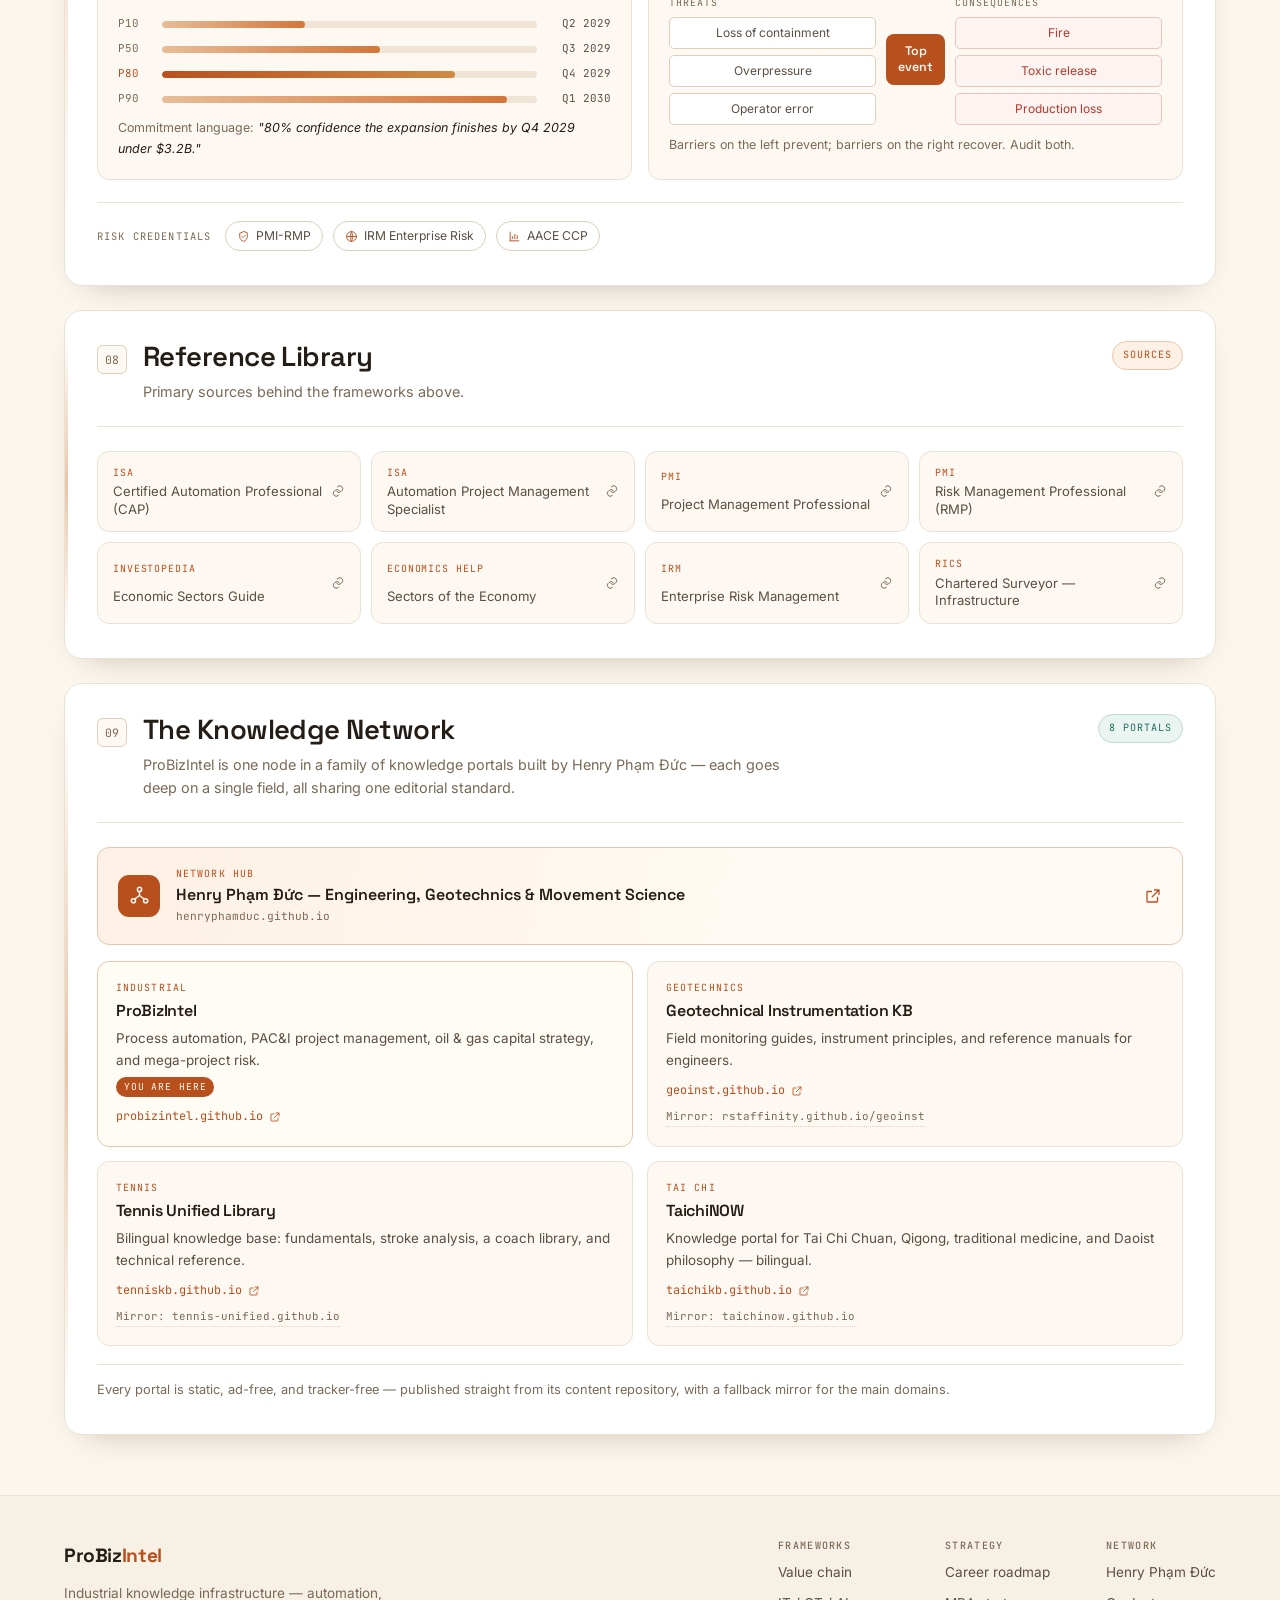
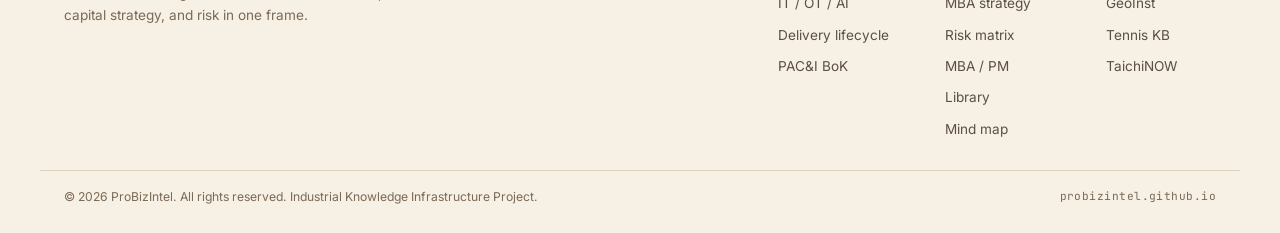
==== commit 3e9706a7: "Add reading paths and fix duplicate catalogue entries Reading paths (MBAPM #paths) - Five task-keyed" ====
--- a/index.html
+++ b/index.html
@@ -176,7 +176,7 @@
           <span class="gw-body">
             <span class="gw-tag" data-vi="Thư viện">Library</span>
             <strong data-vi="Thư viện Nghiên cứu">The Research Library</strong>
-            <span class="gw-d" data-vi="129 tác phẩm có chú giải trên 15 kệ, 32.912 tệp được lập mục, kệ mở miễn phí.">129 annotated works across 15 shelves, 32,912 files indexed, plus a free open shelf.</span>
+            <span class="gw-d" data-vi="126 tác phẩm có chú giải trên 15 kệ, 32.912 tệp được lập mục, kệ mở miễn phí.">126 annotated works across 15 shelves, 32,912 files indexed, plus a free open shelf.</span>
           </span>
           <svg class="ico gw-go"><use href="#i-arrow"/></svg>
         </a>
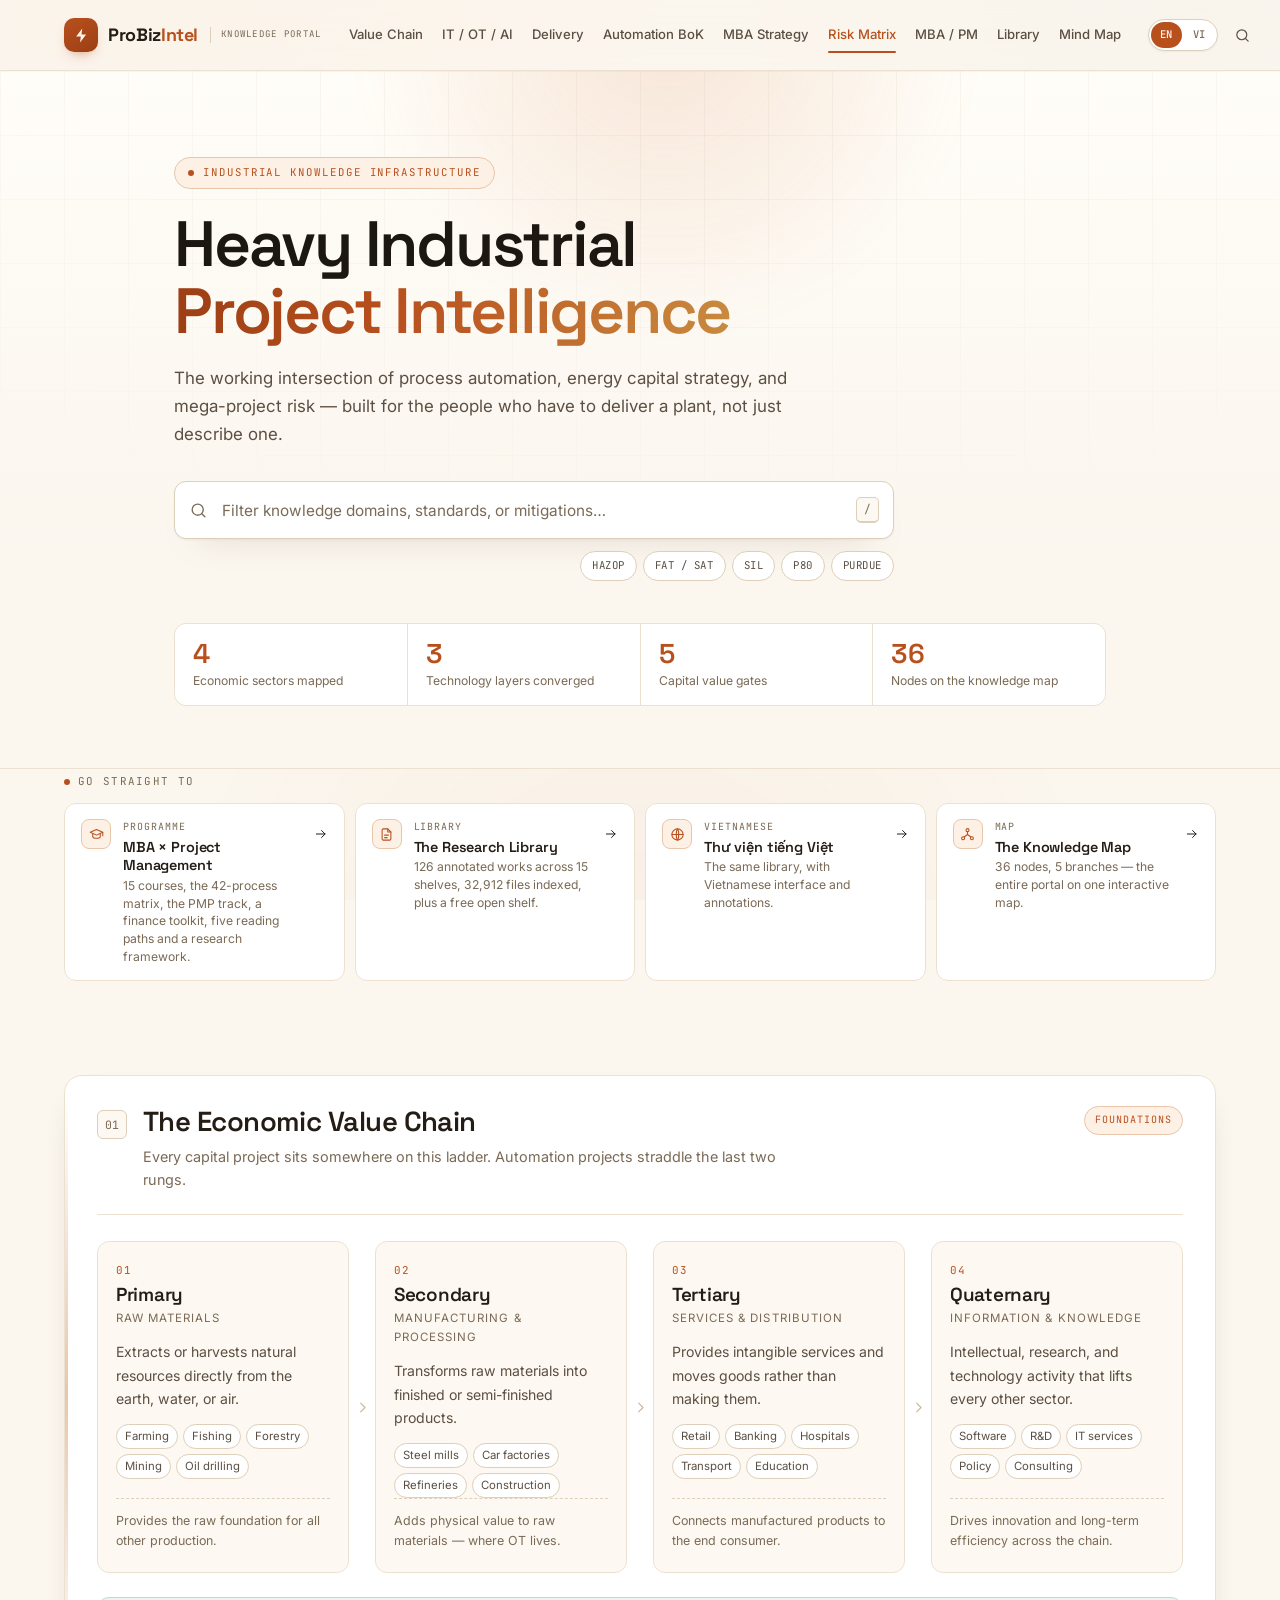
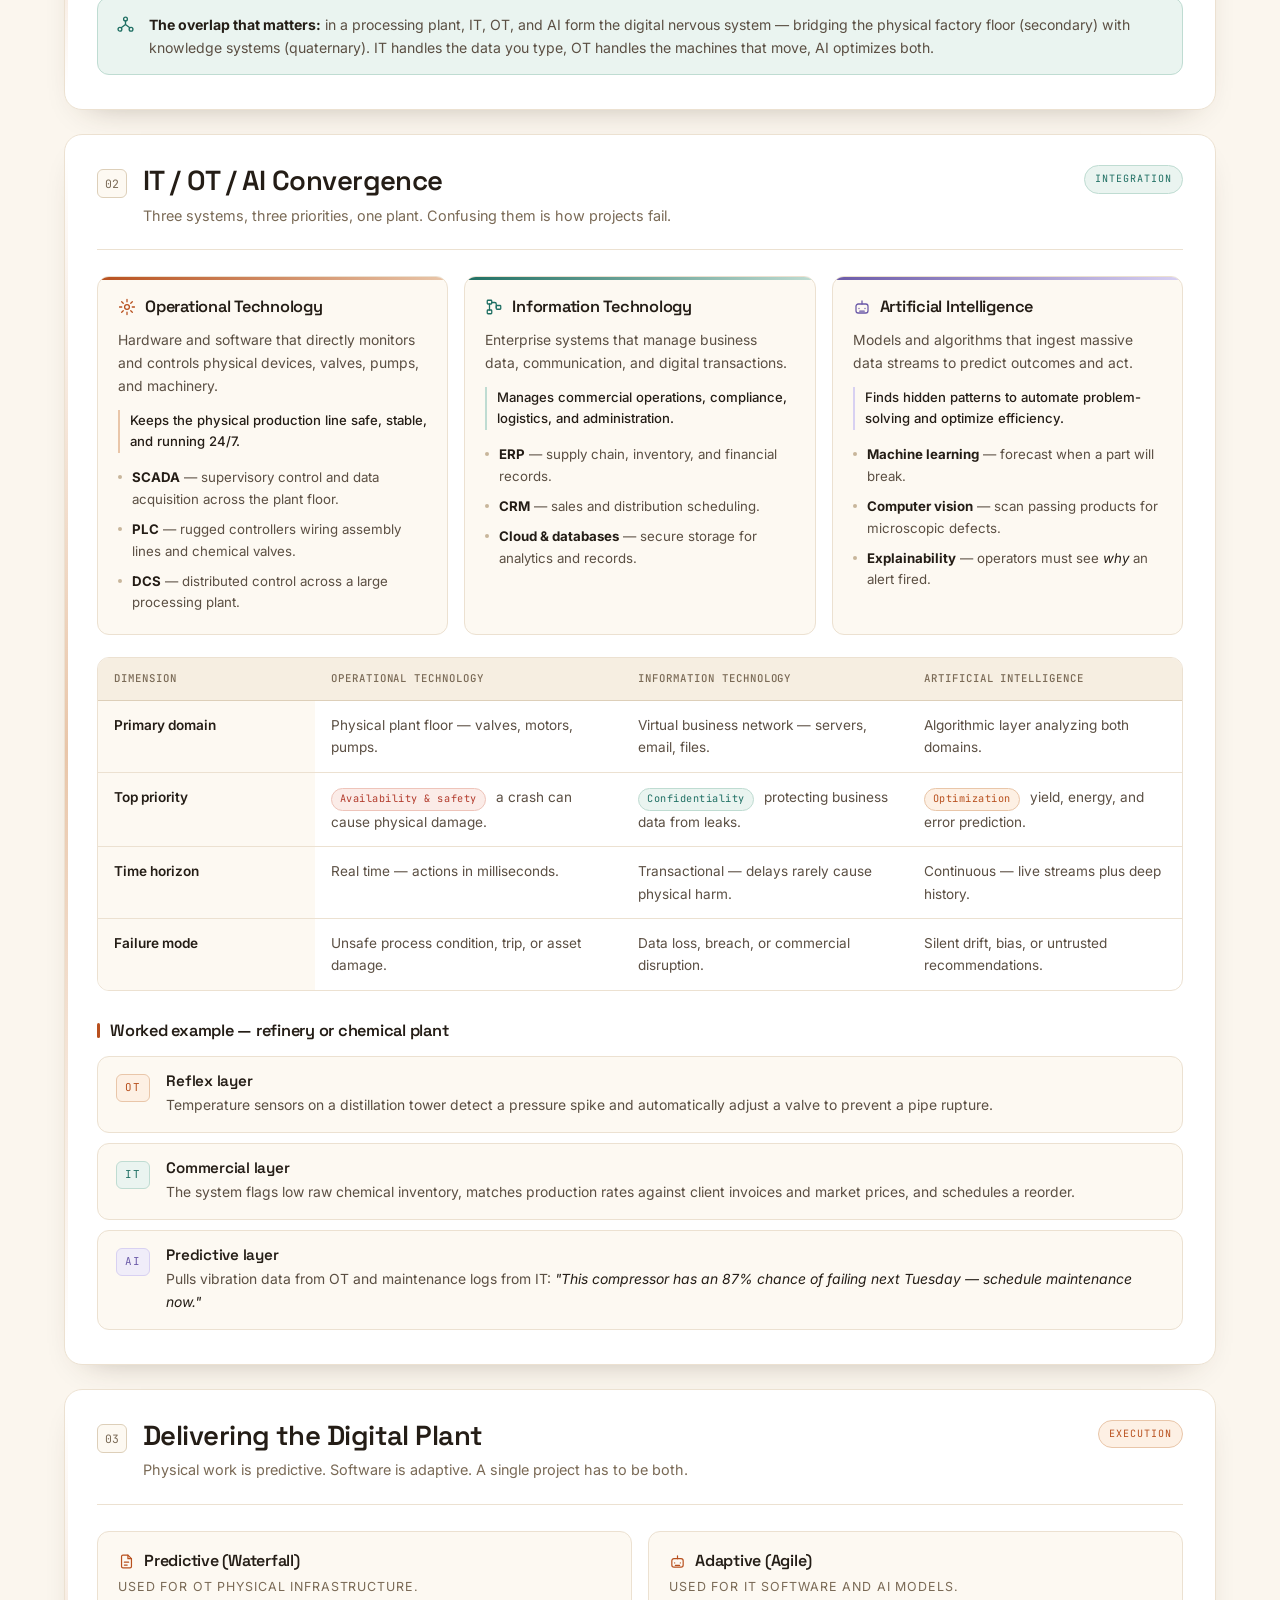
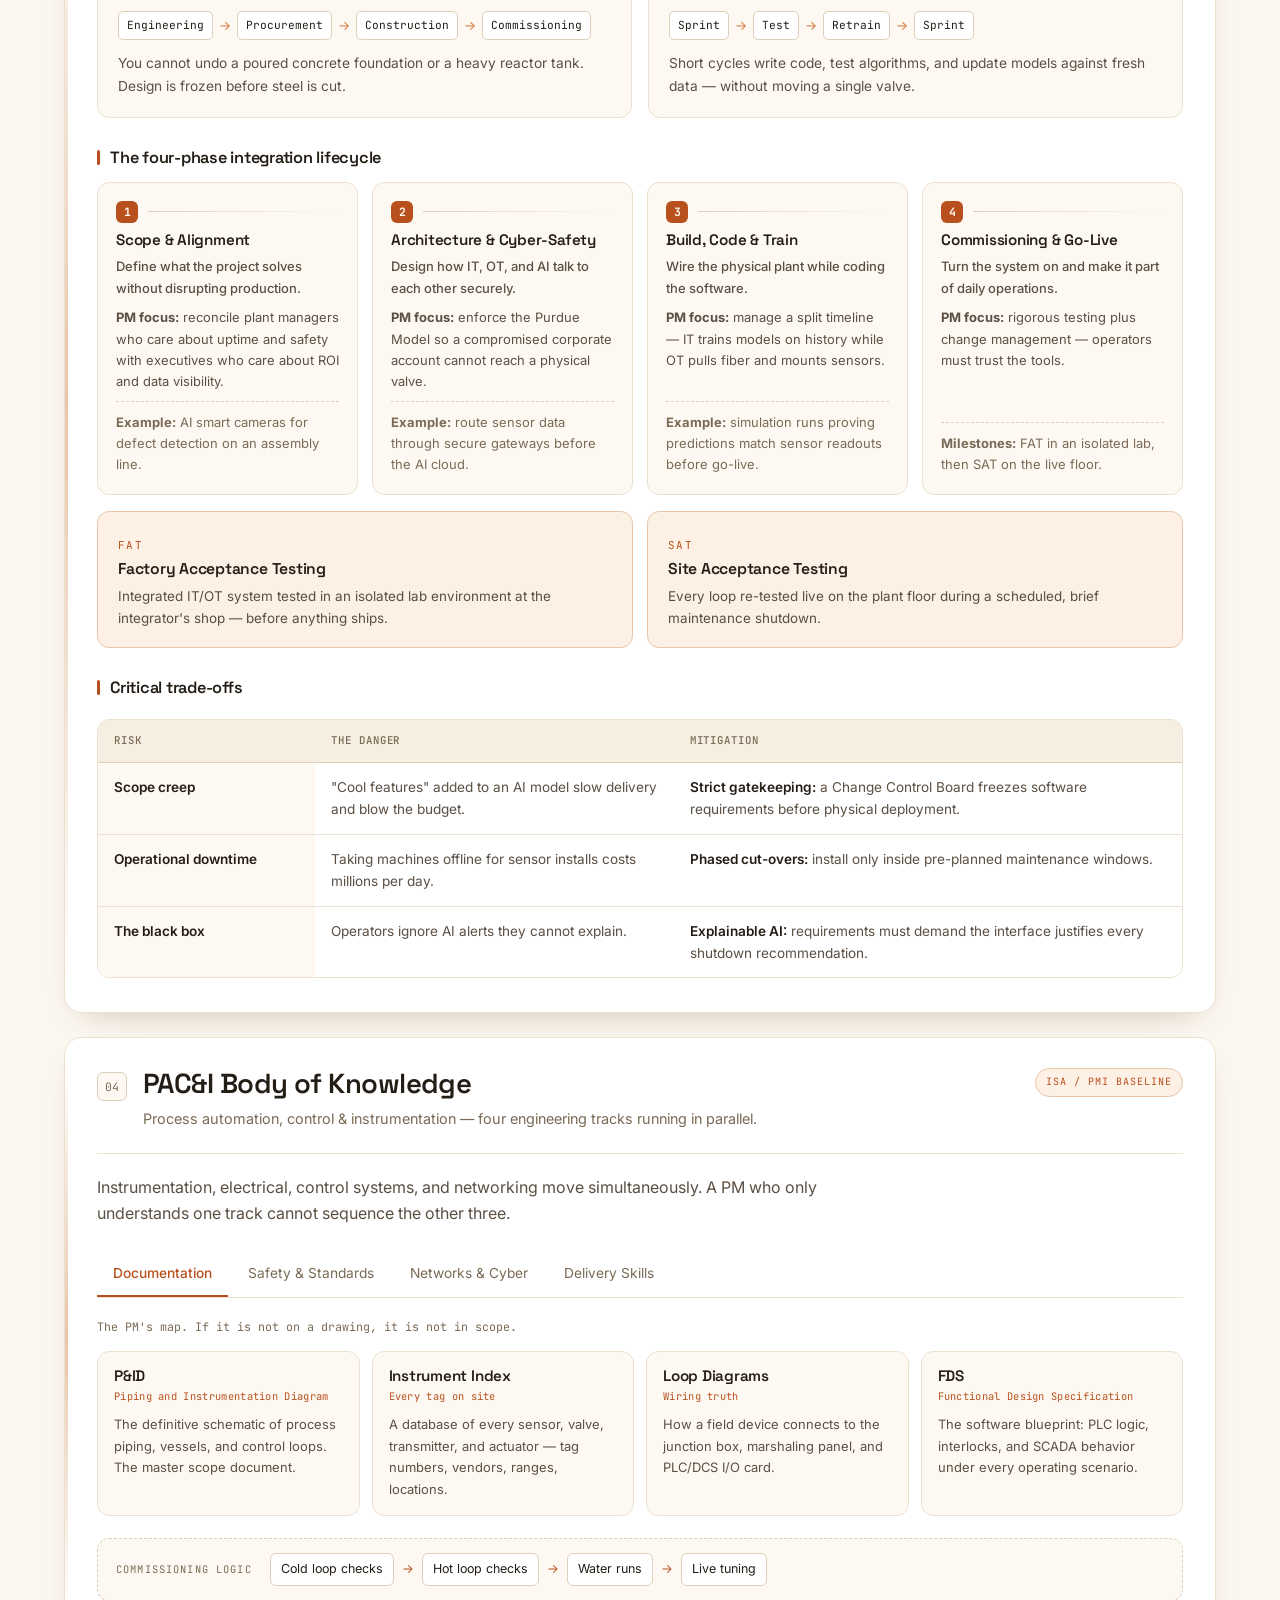
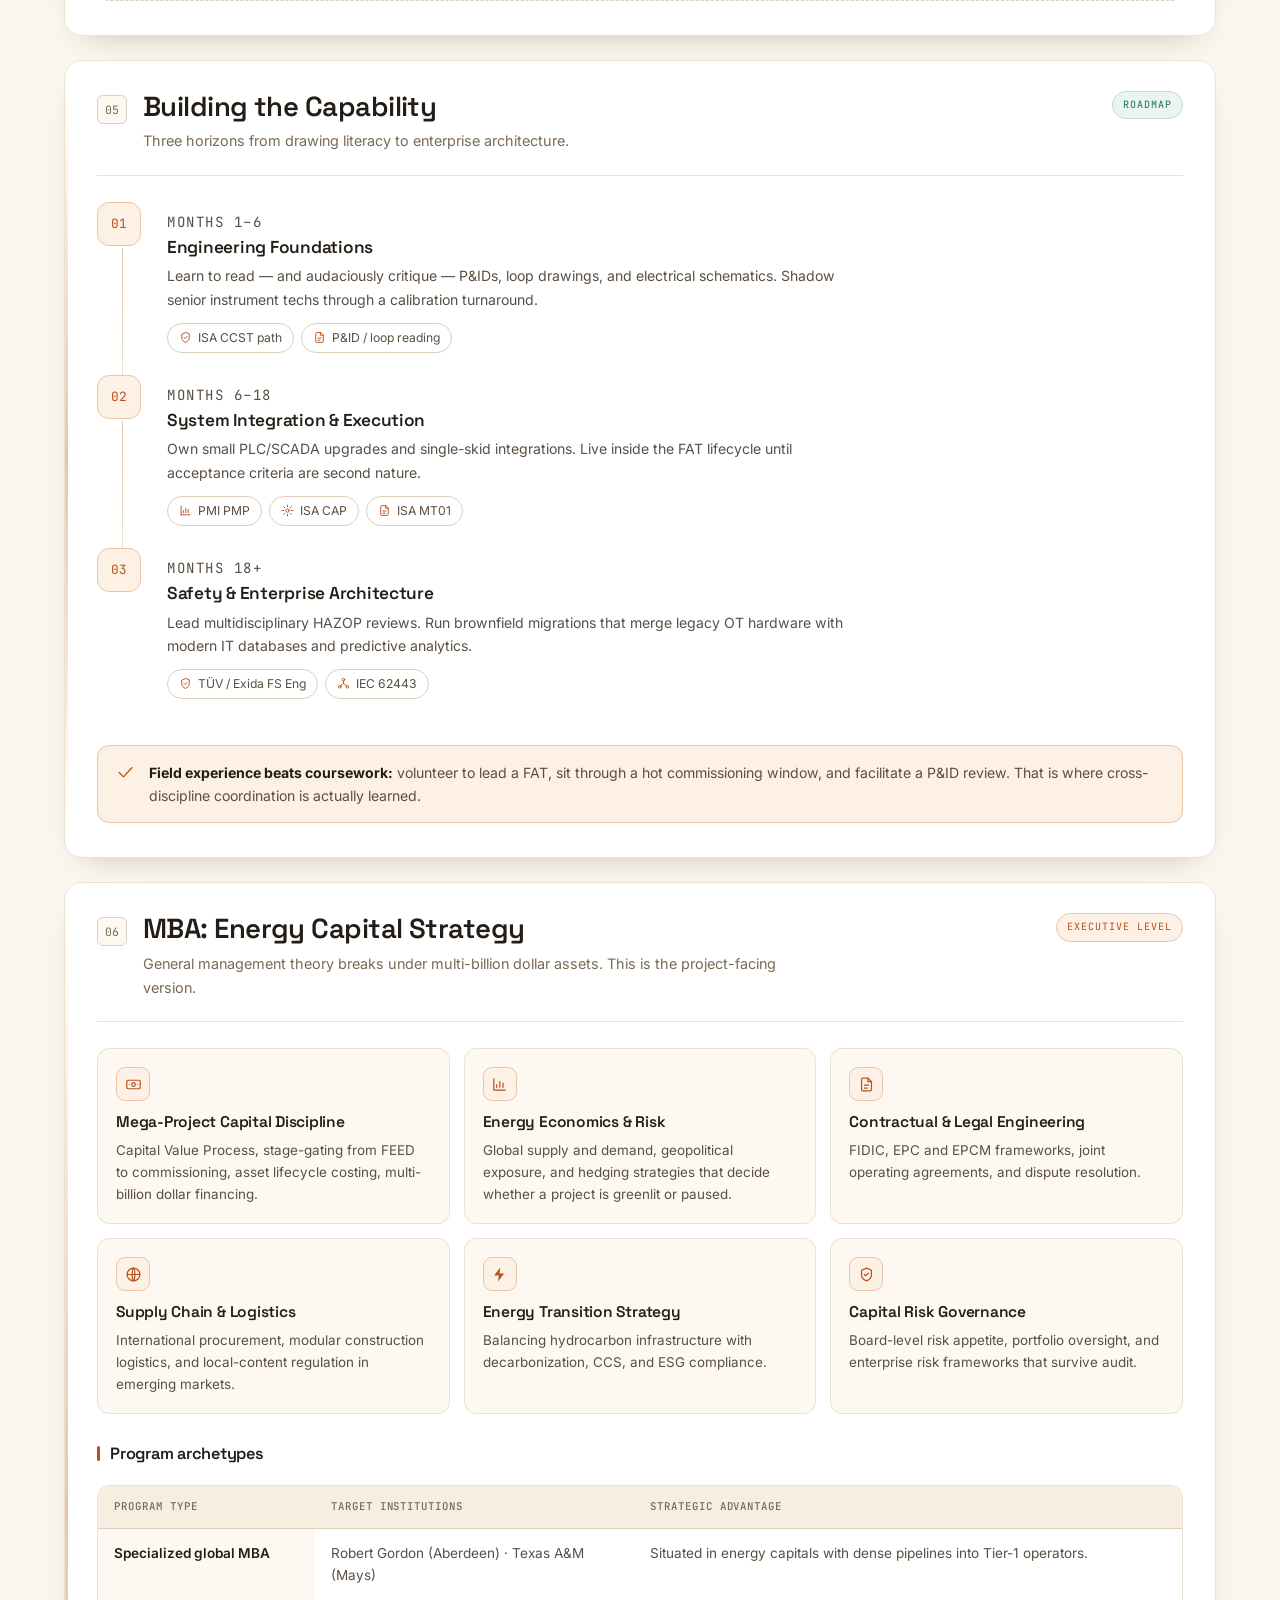
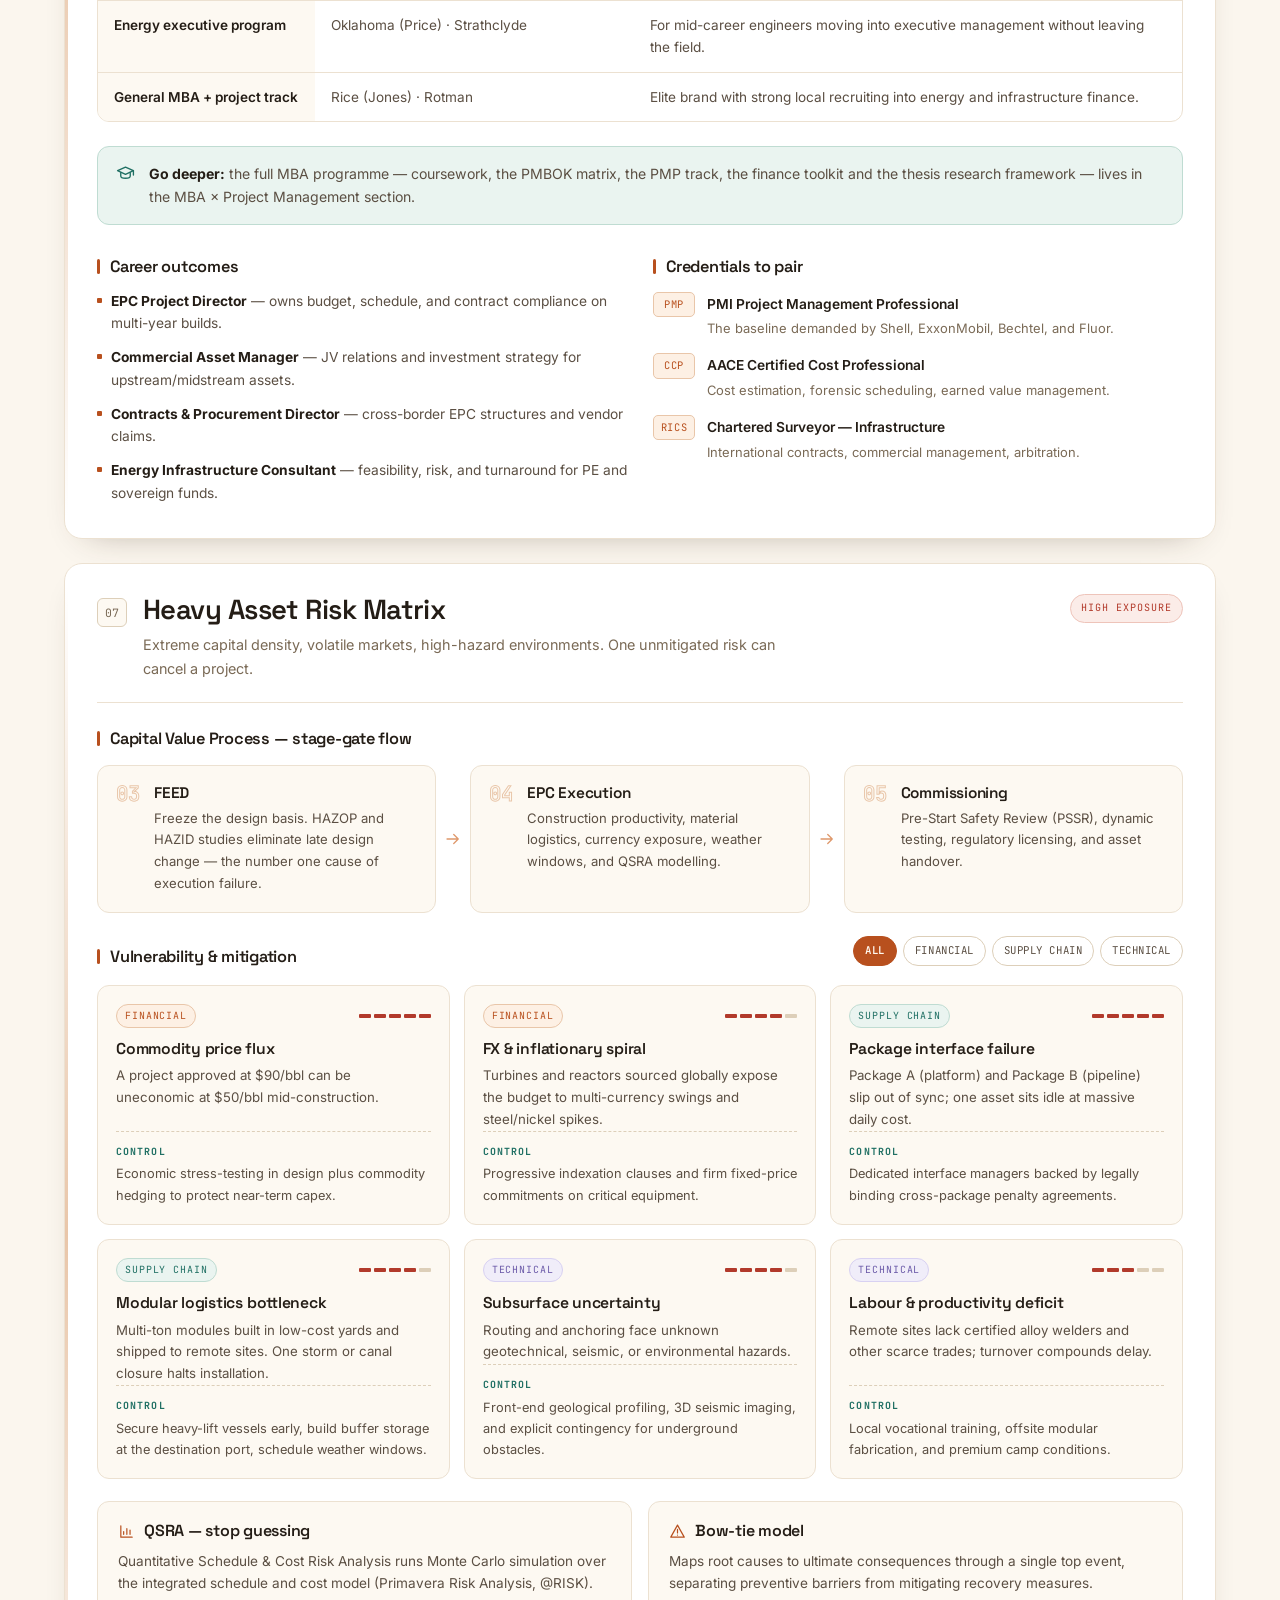
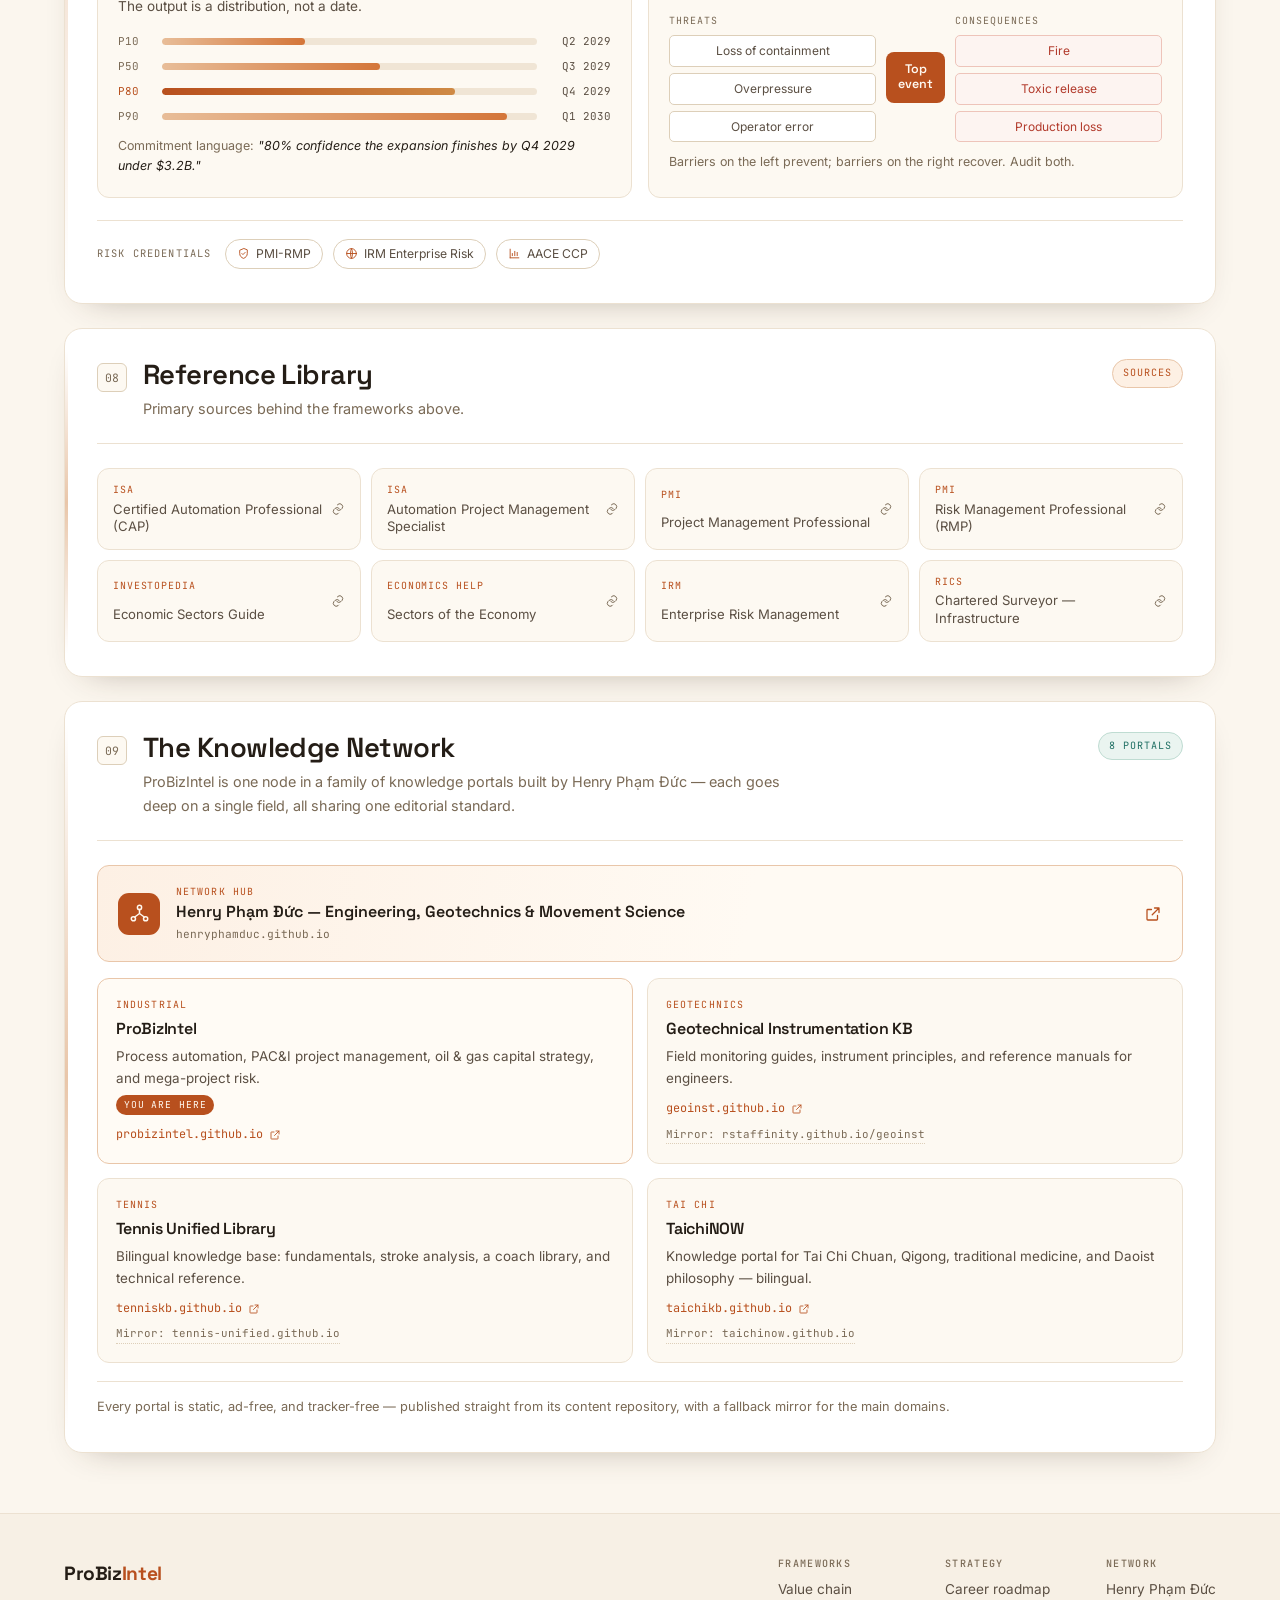
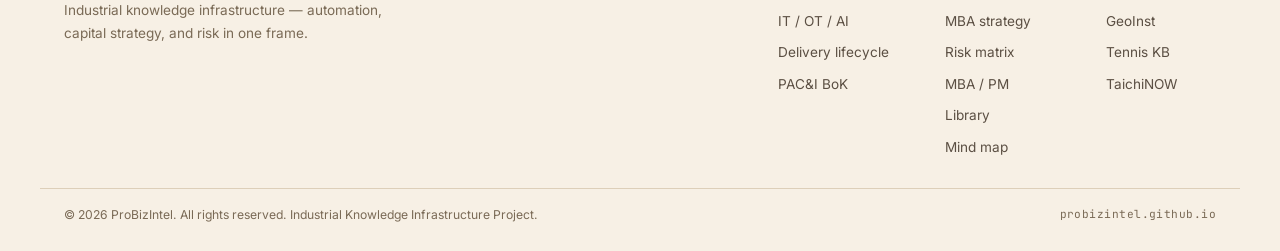
==== commit 3ad8319f: "Stop works appearing twice and link library cards back to reading paths Also-on-shelf duplicates - A" ====
--- a/index.html
+++ b/index.html
@@ -167,7 +167,7 @@
           <span class="gw-body">
             <span class="gw-tag" data-vi="Học liệu">Programme</span>
             <strong>MBA × Project Management</strong>
-            <span class="gw-d" data-vi="15 học phần, ma trận 42 quy trình, lộ trình PMP, bộ công cụ tài chính và một khung nghiên cứu.">15 courses, the 42-process matrix, the PMP track, a finance toolkit and a research framework.</span>
+            <span class="gw-d" data-vi="15 học phần, ma trận 42 quy trình, lộ trình PMP, bộ công cụ tài chính, năm lộ trình đọc và một khung nghiên cứu.">15 courses, the 42-process matrix, the PMP track, a finance toolkit, five reading paths and a research framework.</span>
           </span>
           <svg class="ico gw-go"><use href="#i-arrow"/></svg>
         </a>
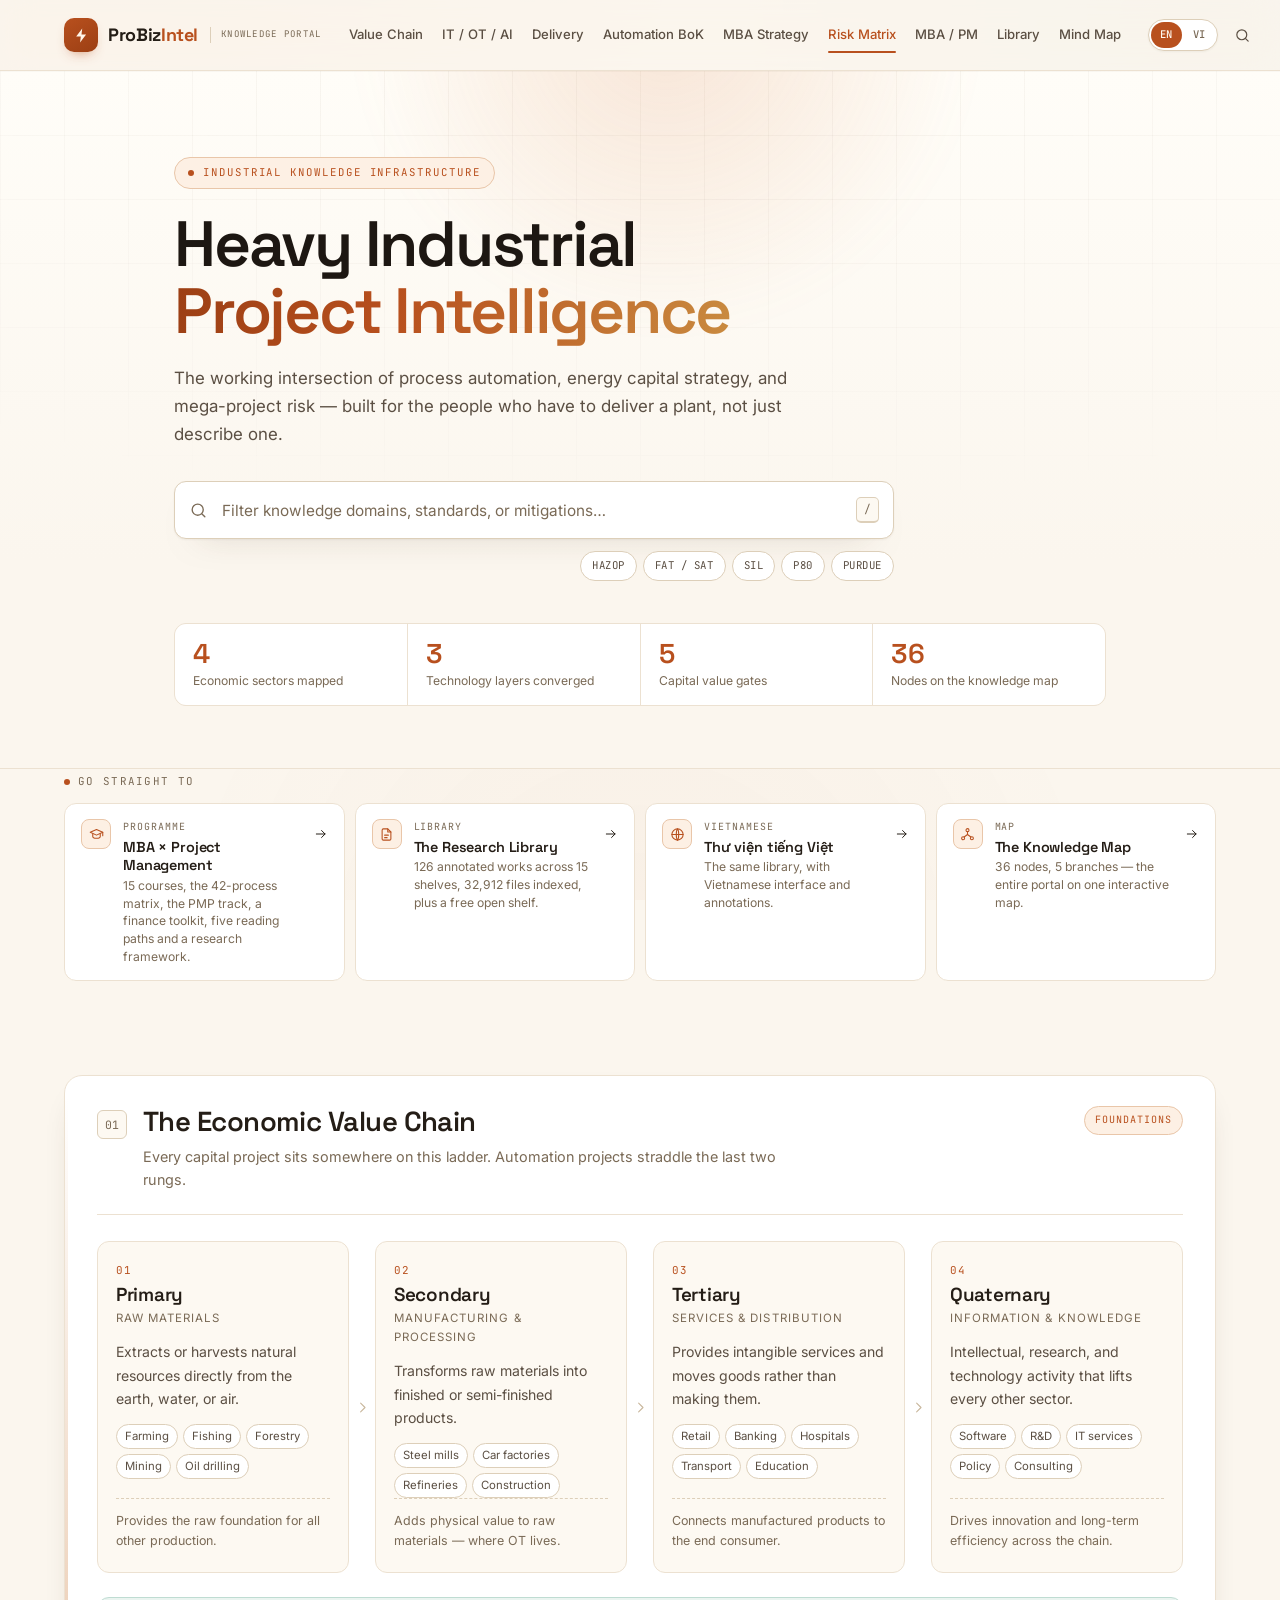
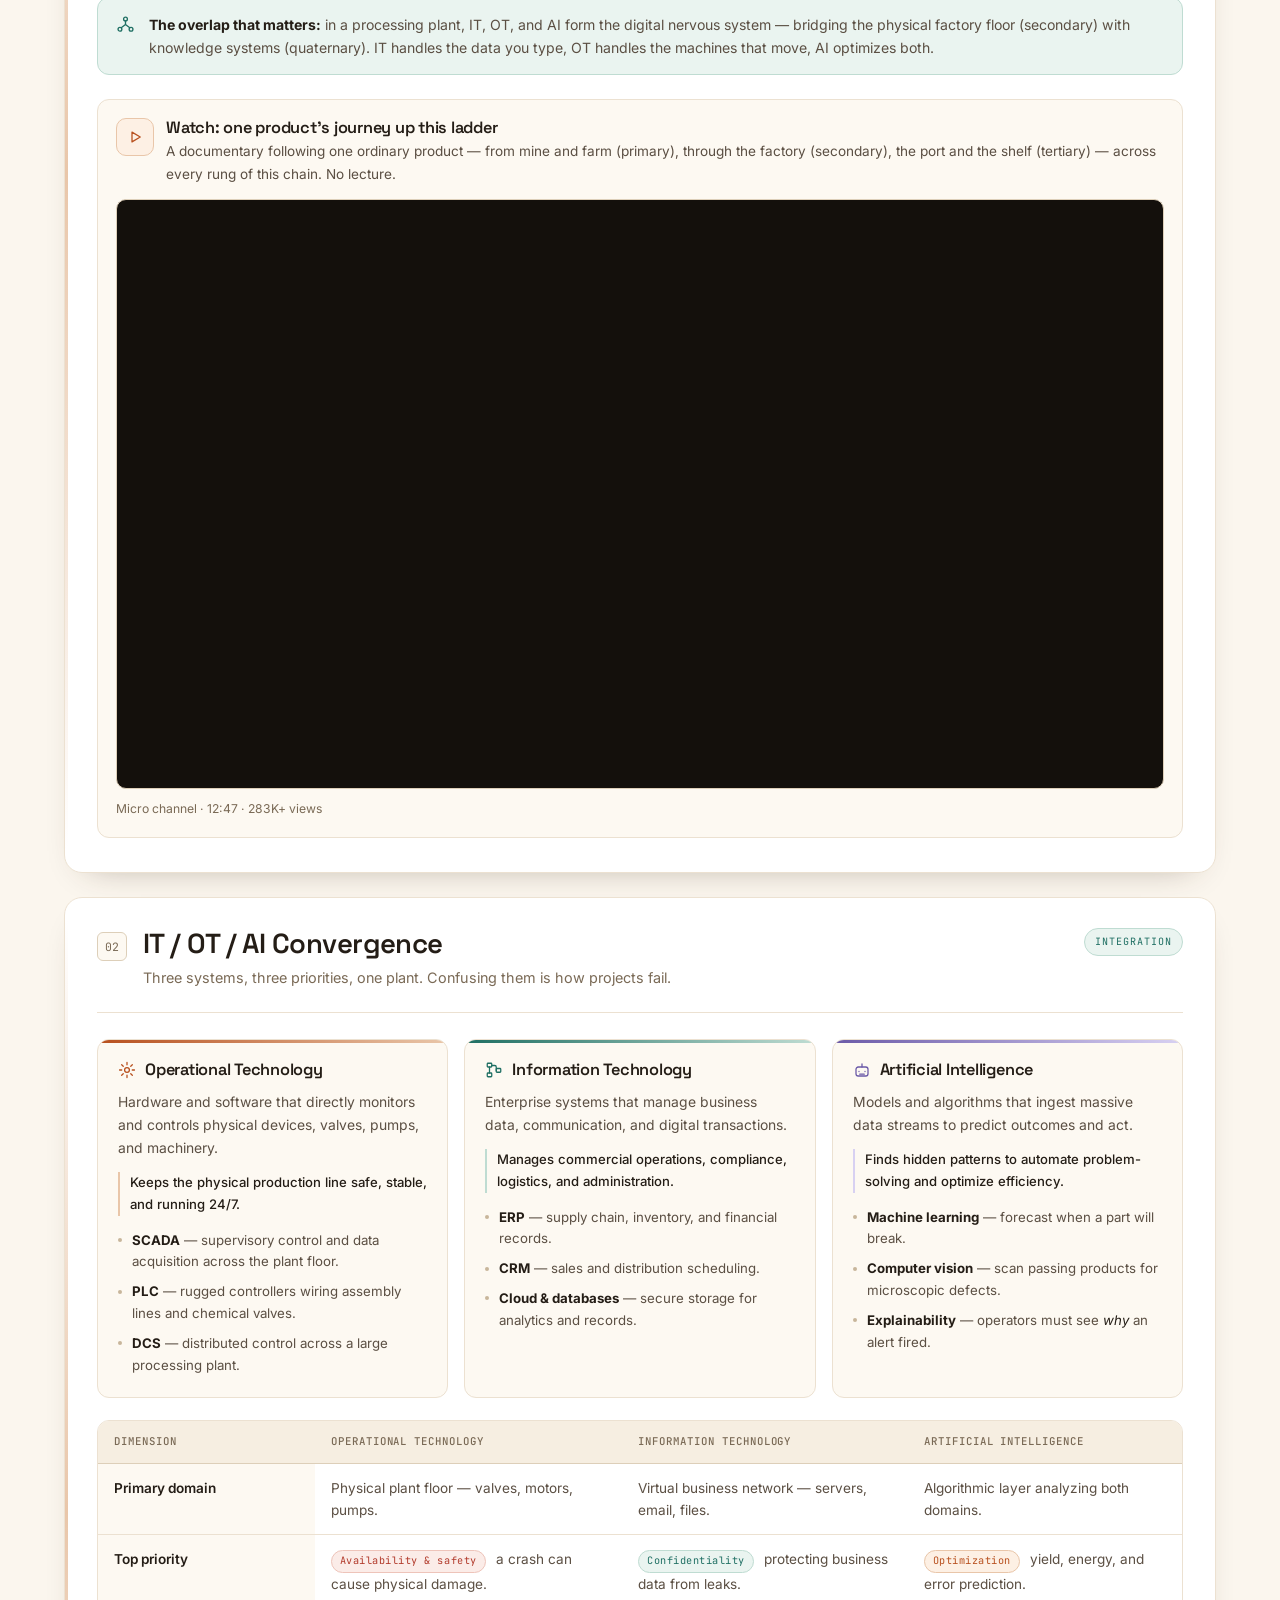
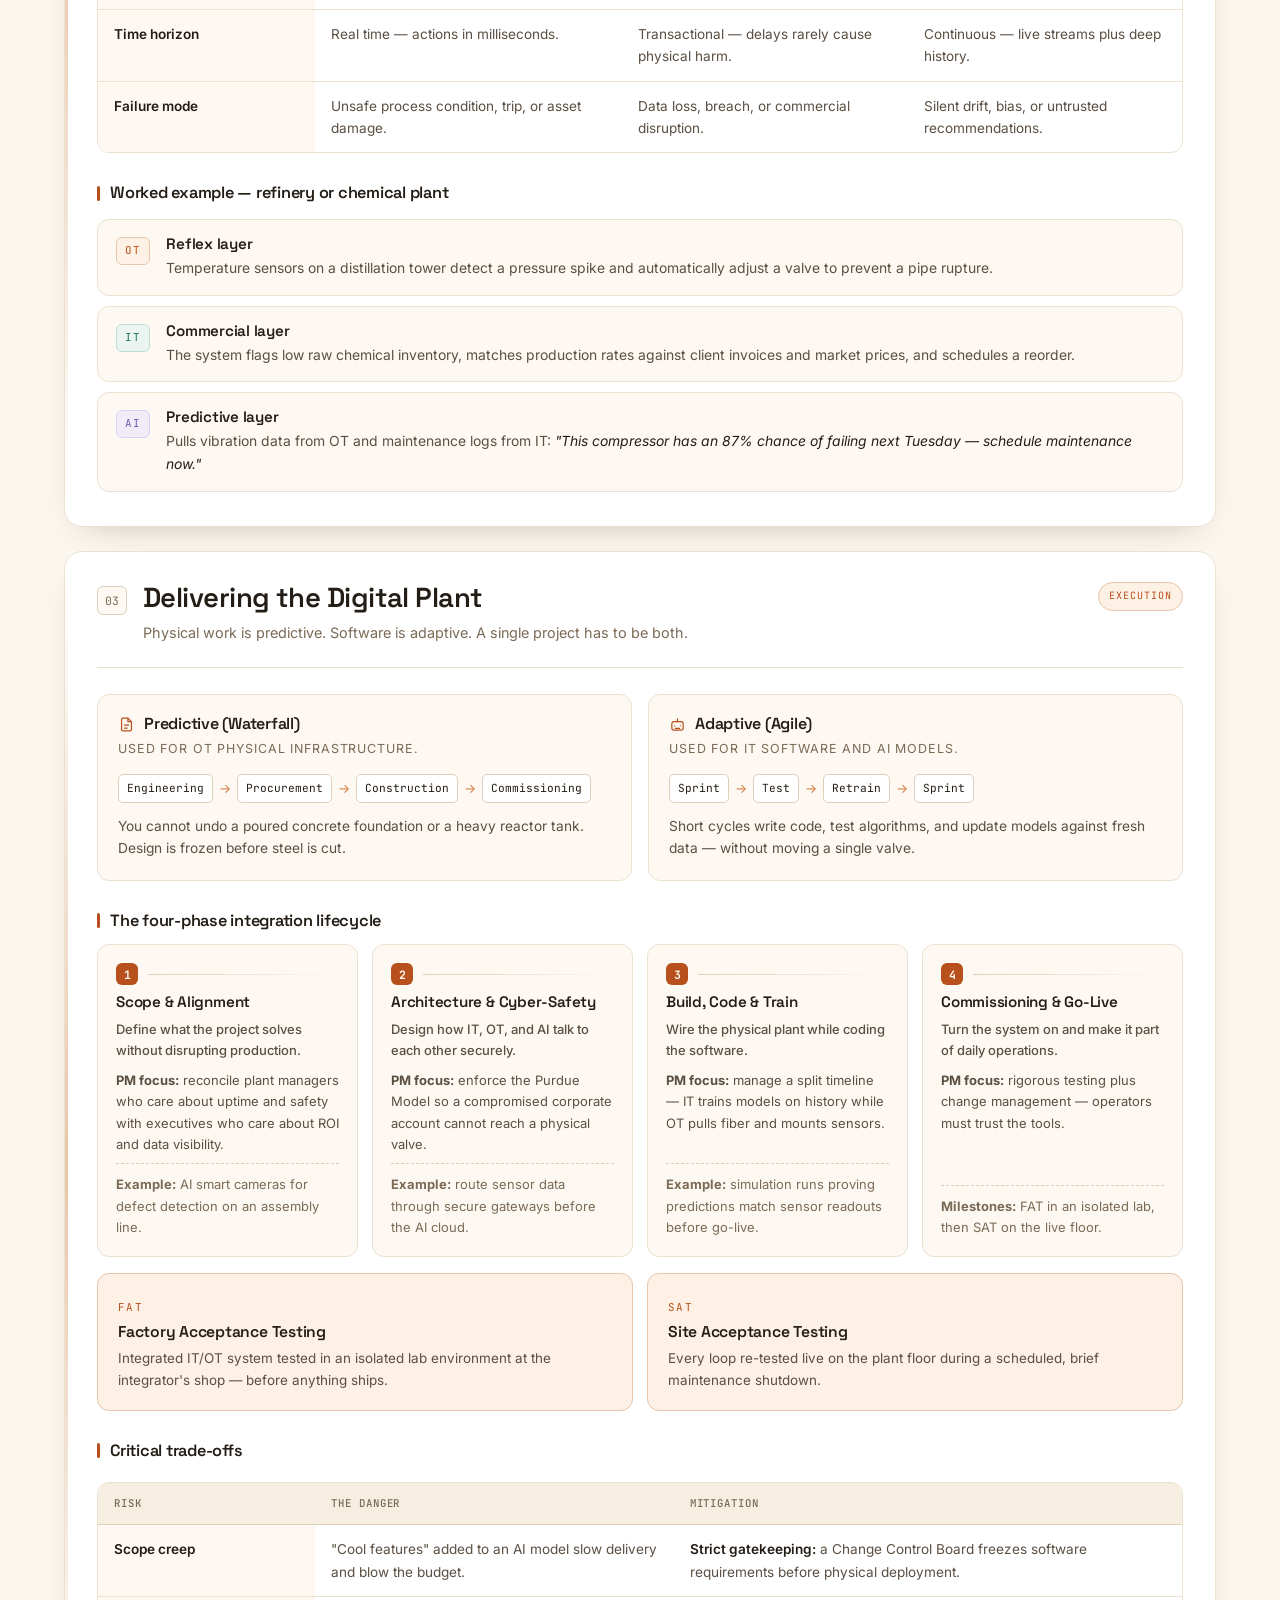
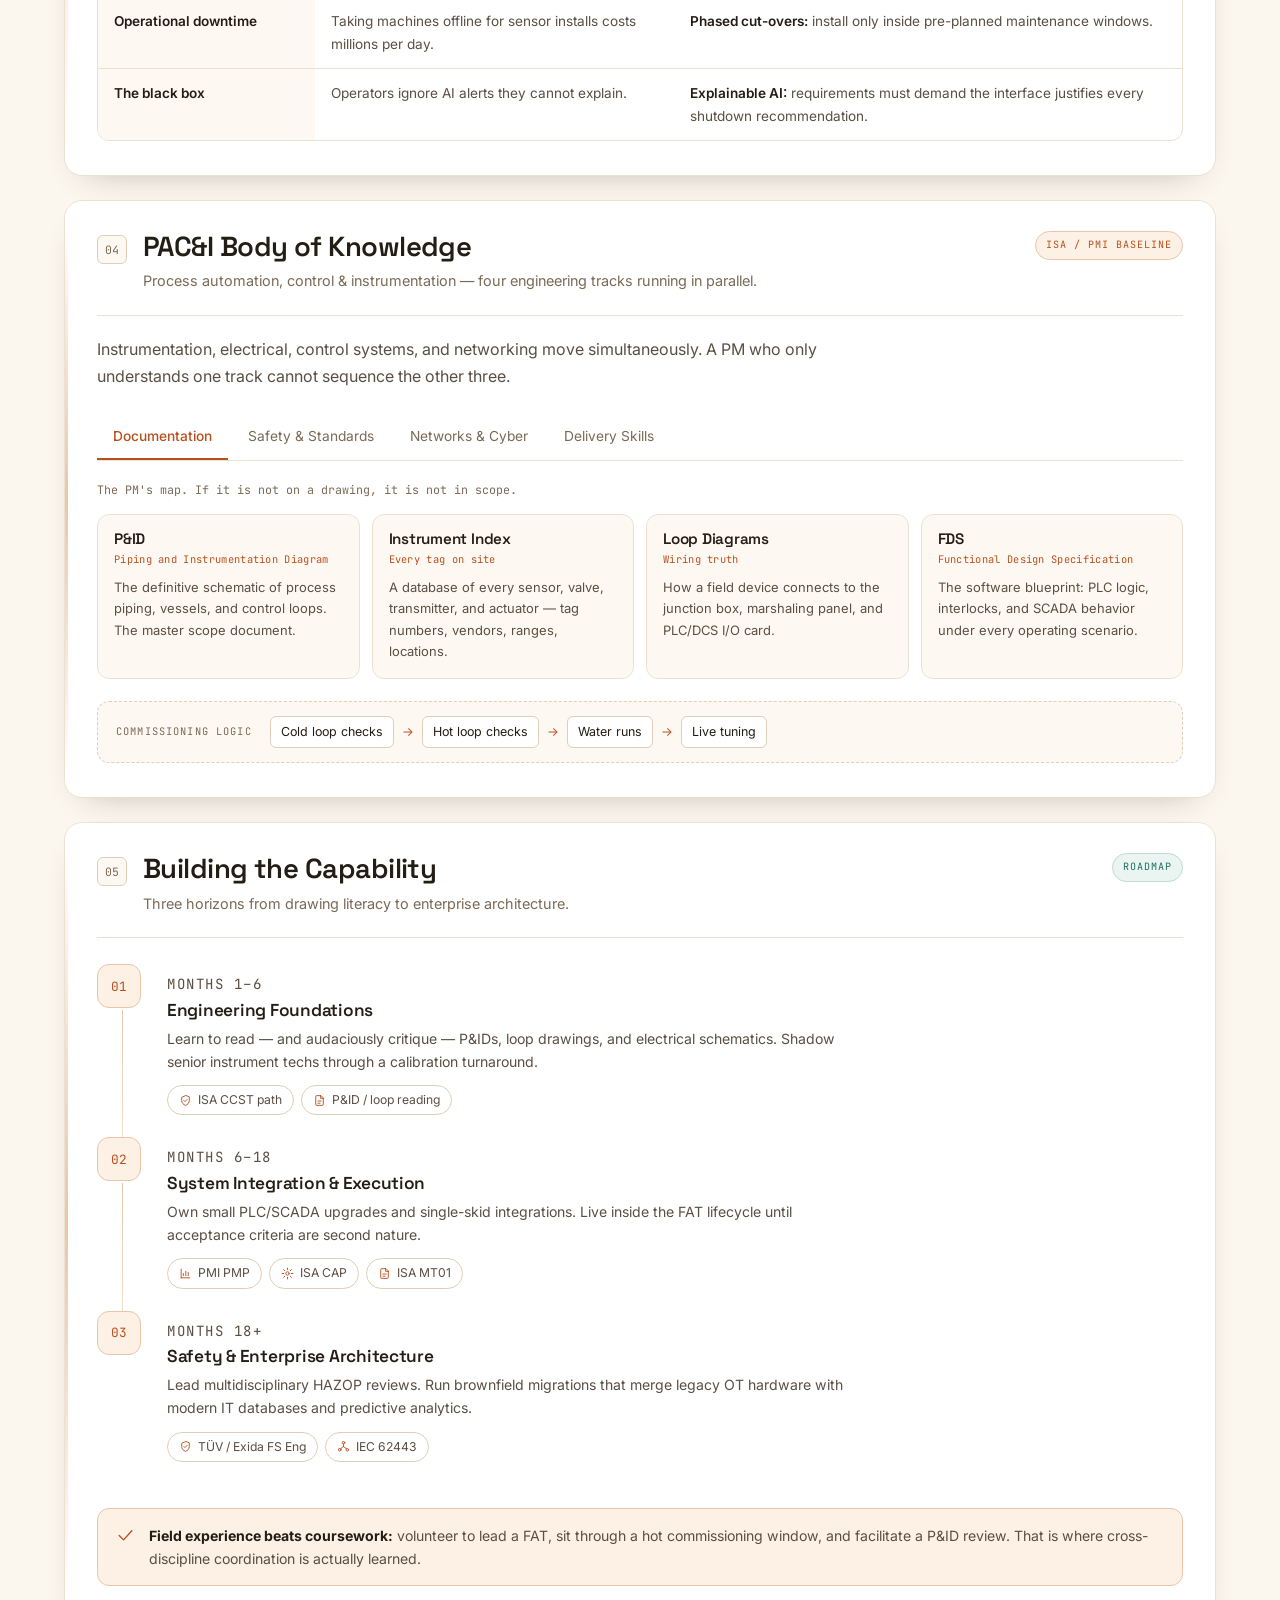
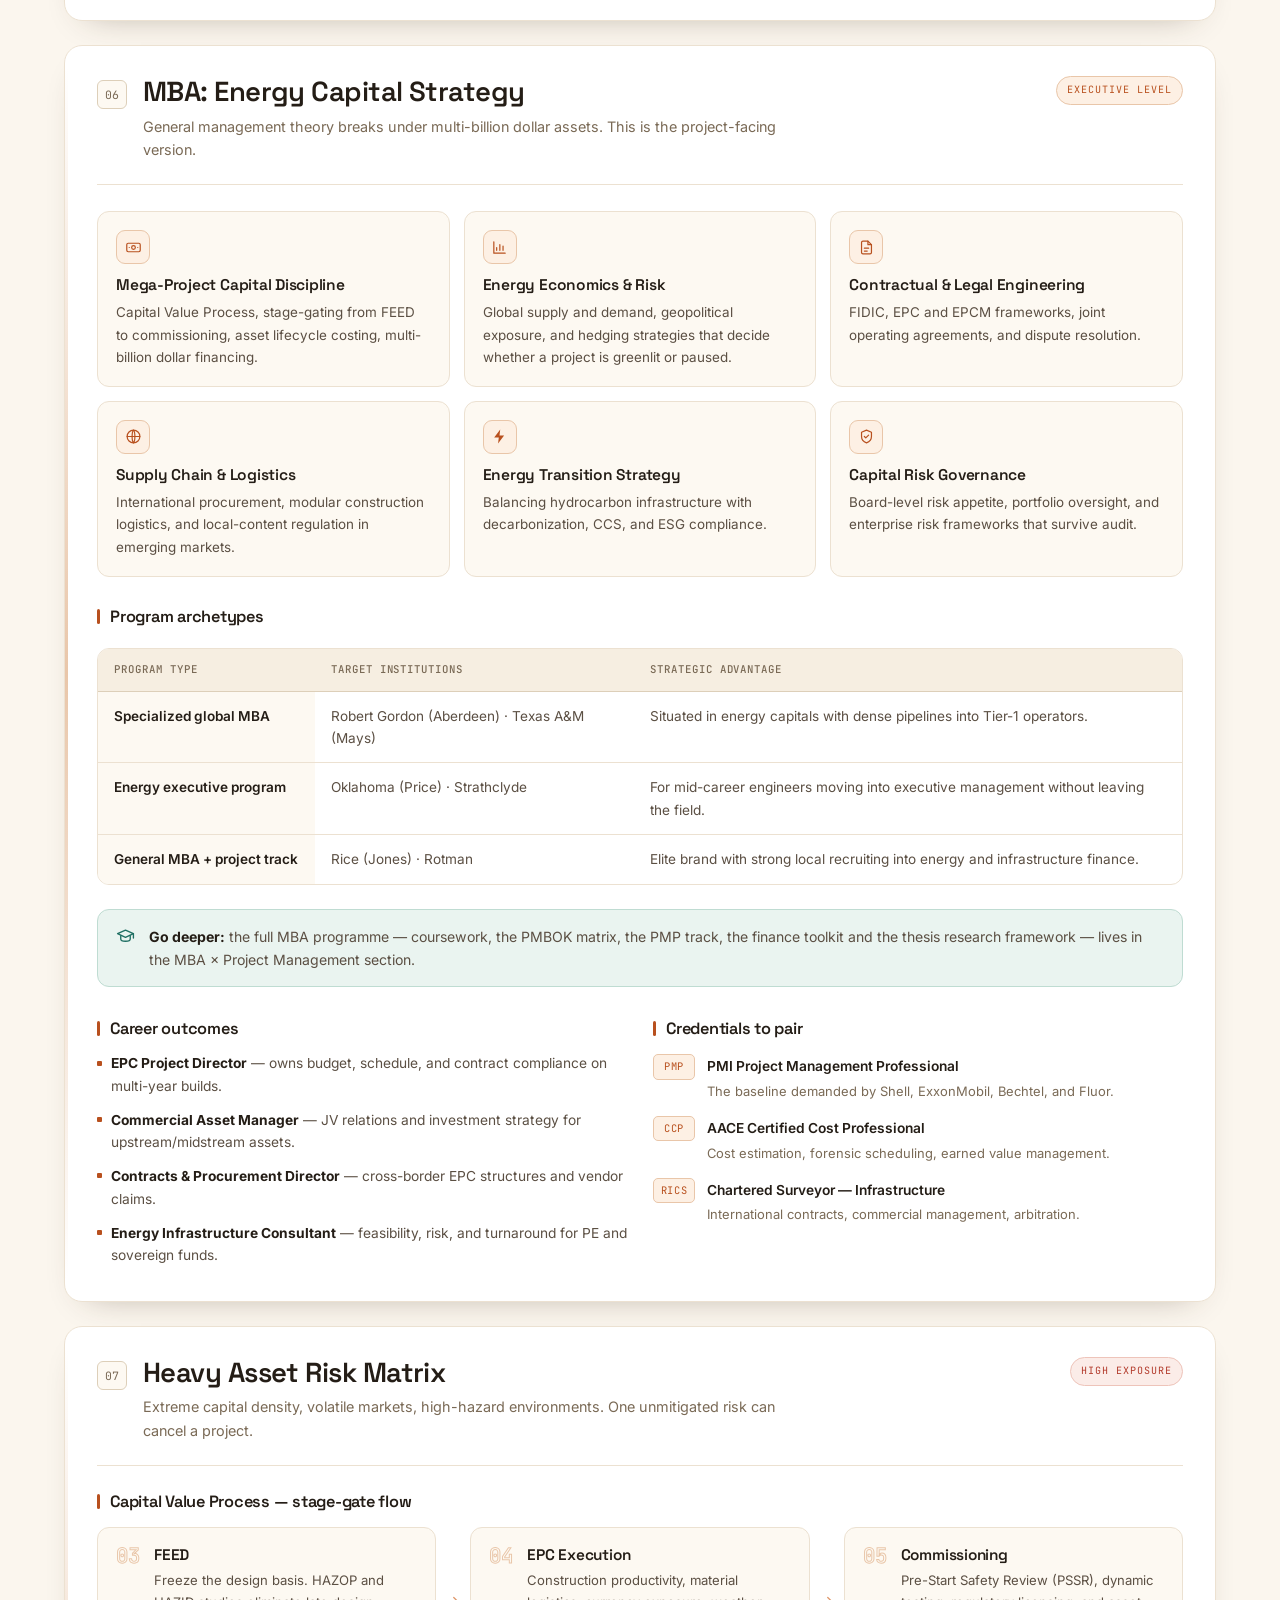
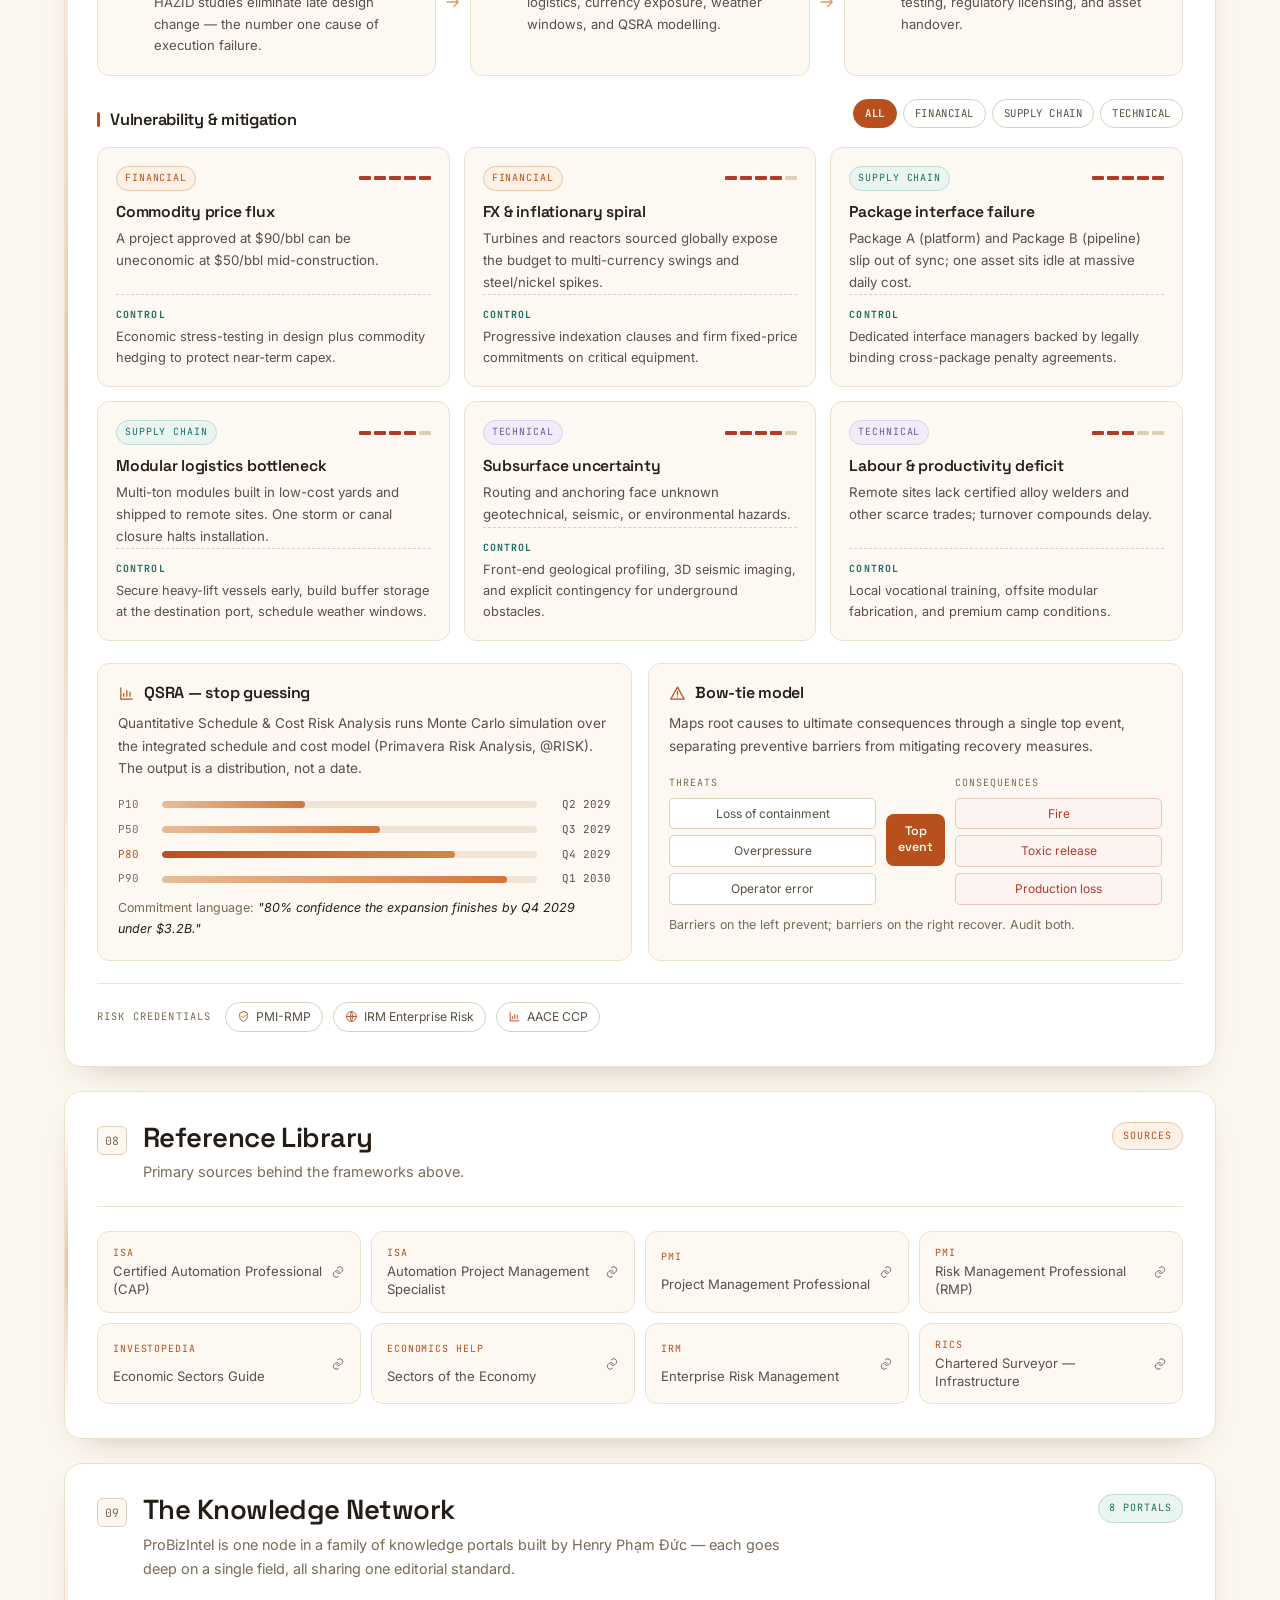
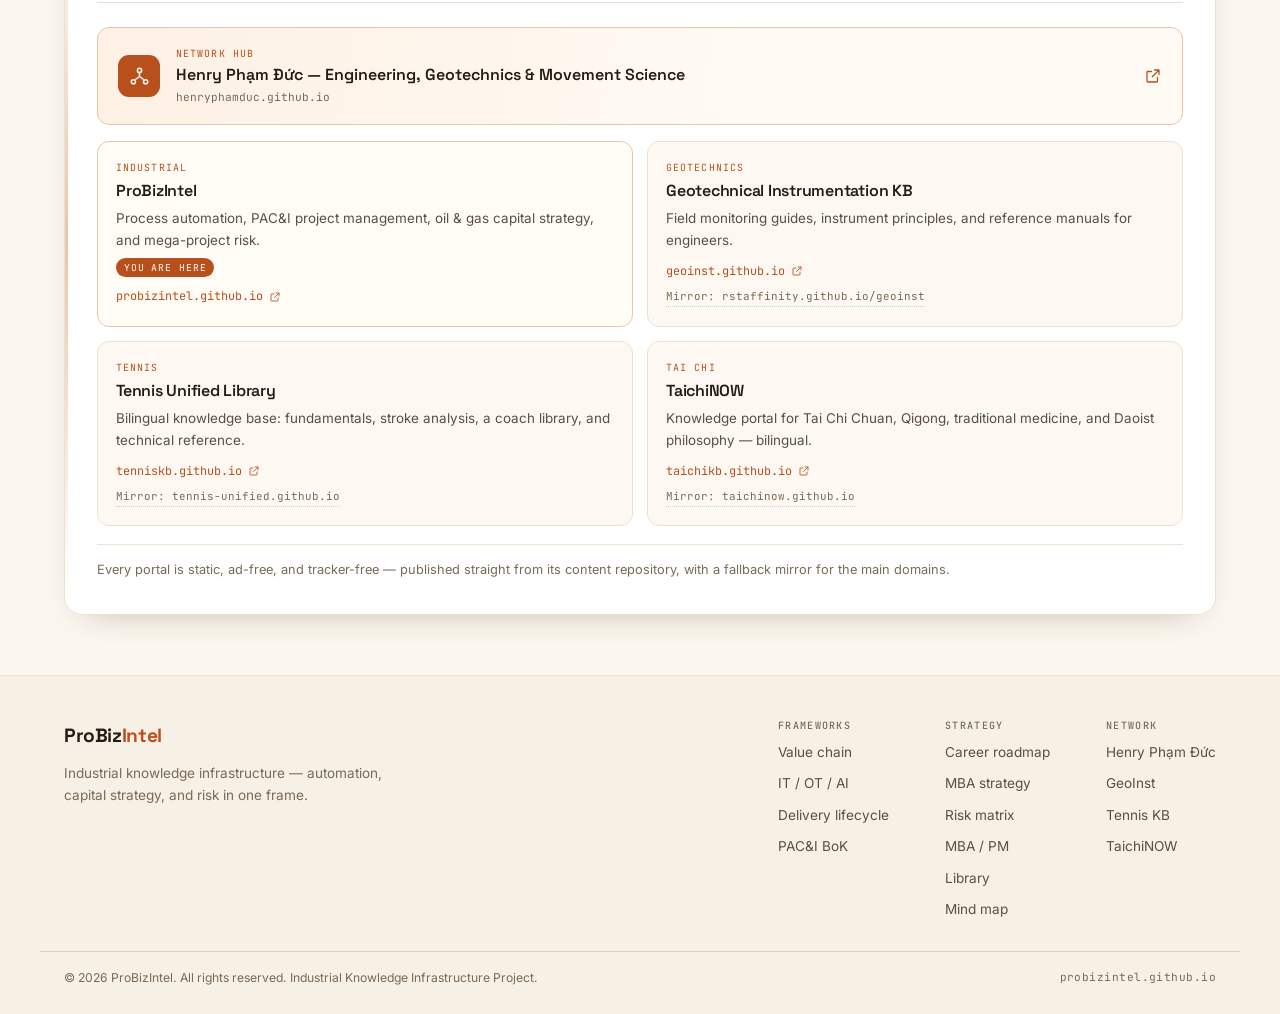
==== commit fd4a8bce: "Add a curated supply-chain documentary video to the value-chain section" ====
--- a/index.html
+++ b/index.html
@@ -73,6 +73,7 @@
   <symbol id="i-money" viewBox="0 0 24 24"><rect x="2.5" y="6" width="19" height="12" rx="2"/><circle cx="12" cy="12" r="2.6"/><path d="M6 12h.01M18 12h.01"/></symbol>
   <symbol id="i-link" viewBox="0 0 24 24"><path d="M10 13a5 5 0 0 0 7 0l2-2a5 5 0 0 0-7-7l-1 1"/><path d="M14 11a5 5 0 0 0-7 0l-2 2a5 5 0 0 0 7 7l1-1"/></symbol>
   <symbol id="i-external" viewBox="0 0 24 24"><path d="M14 4h6v6M20 4l-9 9"/><path d="M18 14v5a1 1 0 0 1-1 1H5a1 1 0 0 1-1-1V7a1 1 0 0 1 1-1h5"/></symbol>
+  <symbol id="i-play" viewBox="0 0 24 24"><path d="M8 5.5v13l11-6.5z"/></symbol>
 </svg>
 
 <header class="site-header" id="siteHeader">
@@ -205,7 +206,7 @@
   <div class="container content" id="content">
 
     <!-- 01 VALUE CHAIN -->
-    <section class="knowledge-card" id="chain" data-title="Value chain economic sectors primary secondary tertiary quaternary" data-title-vi="chuỗi giá trị phân ngành kinh tế sơ cấp thứ cấp cấp ba thứ tư">
+    <section class="knowledge-card" id="chain" data-title="Value chain economic sectors primary secondary tertiary quaternary video supply chain documentary" data-title-vi="chuỗi giá trị phân ngành kinh tế sơ cấp thứ cấp cấp ba thứ tư video chuỗi cung ứng phim tài liệu">
       <div class="card-head">
         <div class="card-index">01</div>
         <div class="card-title">
@@ -270,6 +271,20 @@
       <div class="note-strip">
         <svg class="ico"><use href="#i-net"/></svg>
         <p data-vi="&lt;strong&gt;Điểm giao thoa quan trọng:&lt;/strong&gt; trong một nhà máy chế biến, IT, OT và AI tạo thành hệ thần kinh số — nối sàn nhà máy vật lý (thứ cấp) với các hệ thống tri thức (thứ tư). IT xử lý dữ liệu bạn nhập, OT điều khiển máy móc chuyển động, AI tối ưu cả hai."><strong>The overlap that matters:</strong> in a processing plant, IT, OT, and AI form the digital nervous system — bridging the physical factory floor (secondary) with knowledge systems (quaternary). IT handles the data you type, OT handles the machines that move, AI optimizes both.</p>
+      </div>
+
+      <div class="video-embed s-item">
+        <div class="video-head">
+          <span class="video-ico"><svg class="ico"><use href="#i-play"/></svg></span>
+          <div>
+            <h3 data-vi="Xem: leo hết chiếc thang này trong 12 phút">Watch: one product's journey up this ladder</h3>
+            <p data-vi="Phim tài liệu theo dấu một sản phẩm bình thường — từ mỏ và trang trại (sơ cấp), qua nhà máy (thứ cấp), cảng biển và kệ hàng (thứ ba) — đi qua từng nấc của chuỗi giá trị. Không giảng lý thuyết.">A documentary following one ordinary product — from mine and farm (primary), through the factory (secondary), the port and the shelf (tertiary) — across every rung of this chain. No lecture.</p>
+          </div>
+        </div>
+        <div class="video-frame">
+          <iframe src="https://www.youtube-nocookie.com/embed/w1Loz8IG73I" title="The Complete Supply Chain of Some Generic Consumer Junk" loading="lazy" allow="accelerometer; autoplay; clipboard-write; encrypted-media; gyroscope; picture-in-picture; web-share" allowfullscreen></iframe>
+        </div>
+        <p class="video-meta"><span data-vi="Kênh Micro · 12:47 · 283.000+ lượt xem">Micro channel · 12:47 · 283K+ views</span></p>
       </div>
     </section>
 
--- a/style.css
+++ b/style.css
@@ -331,6 +331,29 @@
 }
 .note-strip .ico { width: 19px; height: 19px; color: var(--cyan); flex-shrink: 0; margin-top: 2px; }
 .note-strip p { font-size: .88rem; color: var(--text-2); }
+
+.video-embed {
+  margin-top: 24px; background: var(--panel-2); border: 1px solid var(--line);
+  border-radius: var(--r); padding: 18px;
+}
+.video-head { display: flex; gap: 12px; align-items: flex-start; }
+.video-ico {
+  width: 38px; height: 38px; border-radius: 10px; flex-shrink: 0;
+  display: grid; place-items: center;
+  background: var(--amber-soft); border: 1px solid var(--amber-line); color: var(--amber);
+}
+.video-ico .ico { width: 18px; height: 18px; fill: currentColor; }
+.video-head h3 { margin: 0 0 3px; font-size: 1.02rem; color: var(--text); }
+.video-head p { margin: 0; font-size: .85rem; color: var(--text-2); }
+.video-frame {
+  margin-top: 14px; aspect-ratio: 16 / 9; border-radius: 10px; overflow: hidden;
+  border: 1px solid var(--line-2); background: #14100c;
+}
+.video-frame iframe { width: 100%; height: 100%; border: 0; display: block; }
+.video-meta { margin: 10px 0 0; font-size: .76rem; color: var(--text-3); }
+@media (max-width: 720px) {
+  .video-embed { padding: 14px; }
+}
 .note-strip strong { color: var(--text); }
 .note-quiet { background: var(--amber-soft); border-color: var(--amber-line); }
 .note-quiet .ico { color: var(--amber); }
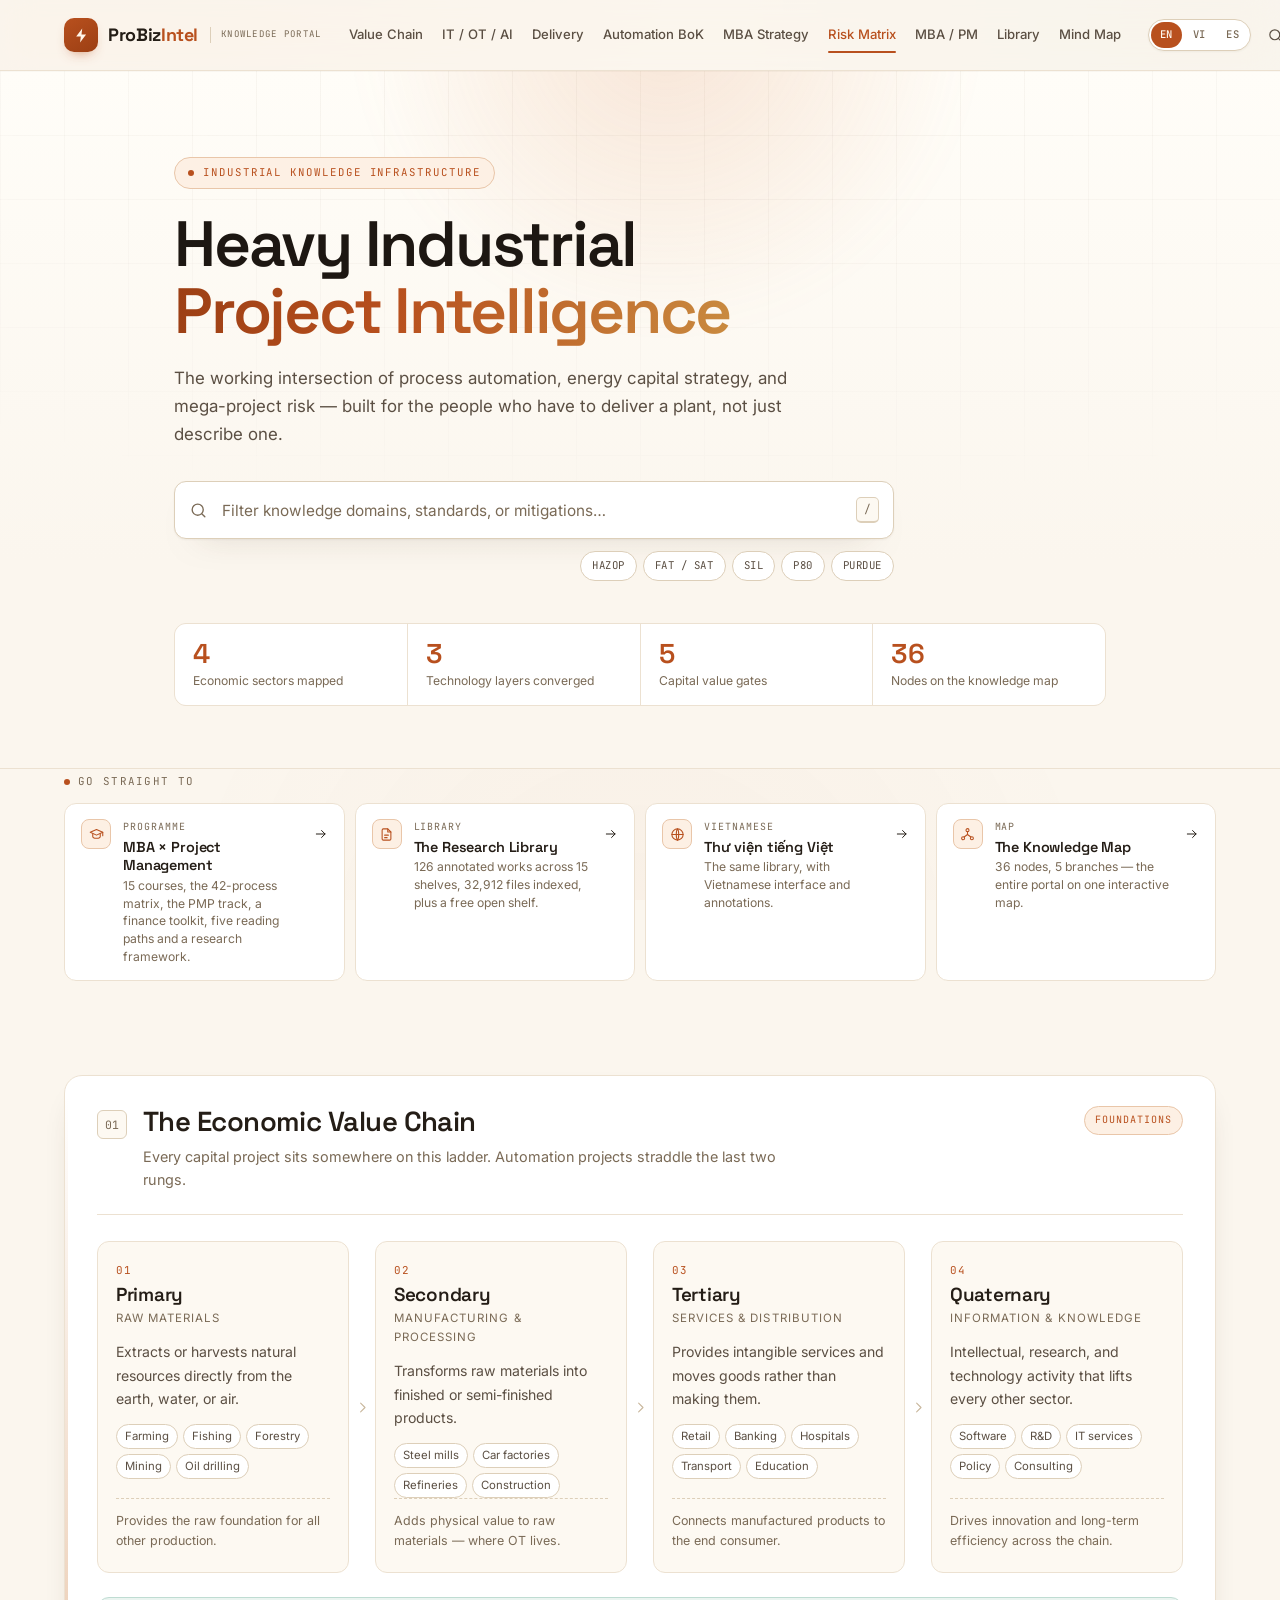
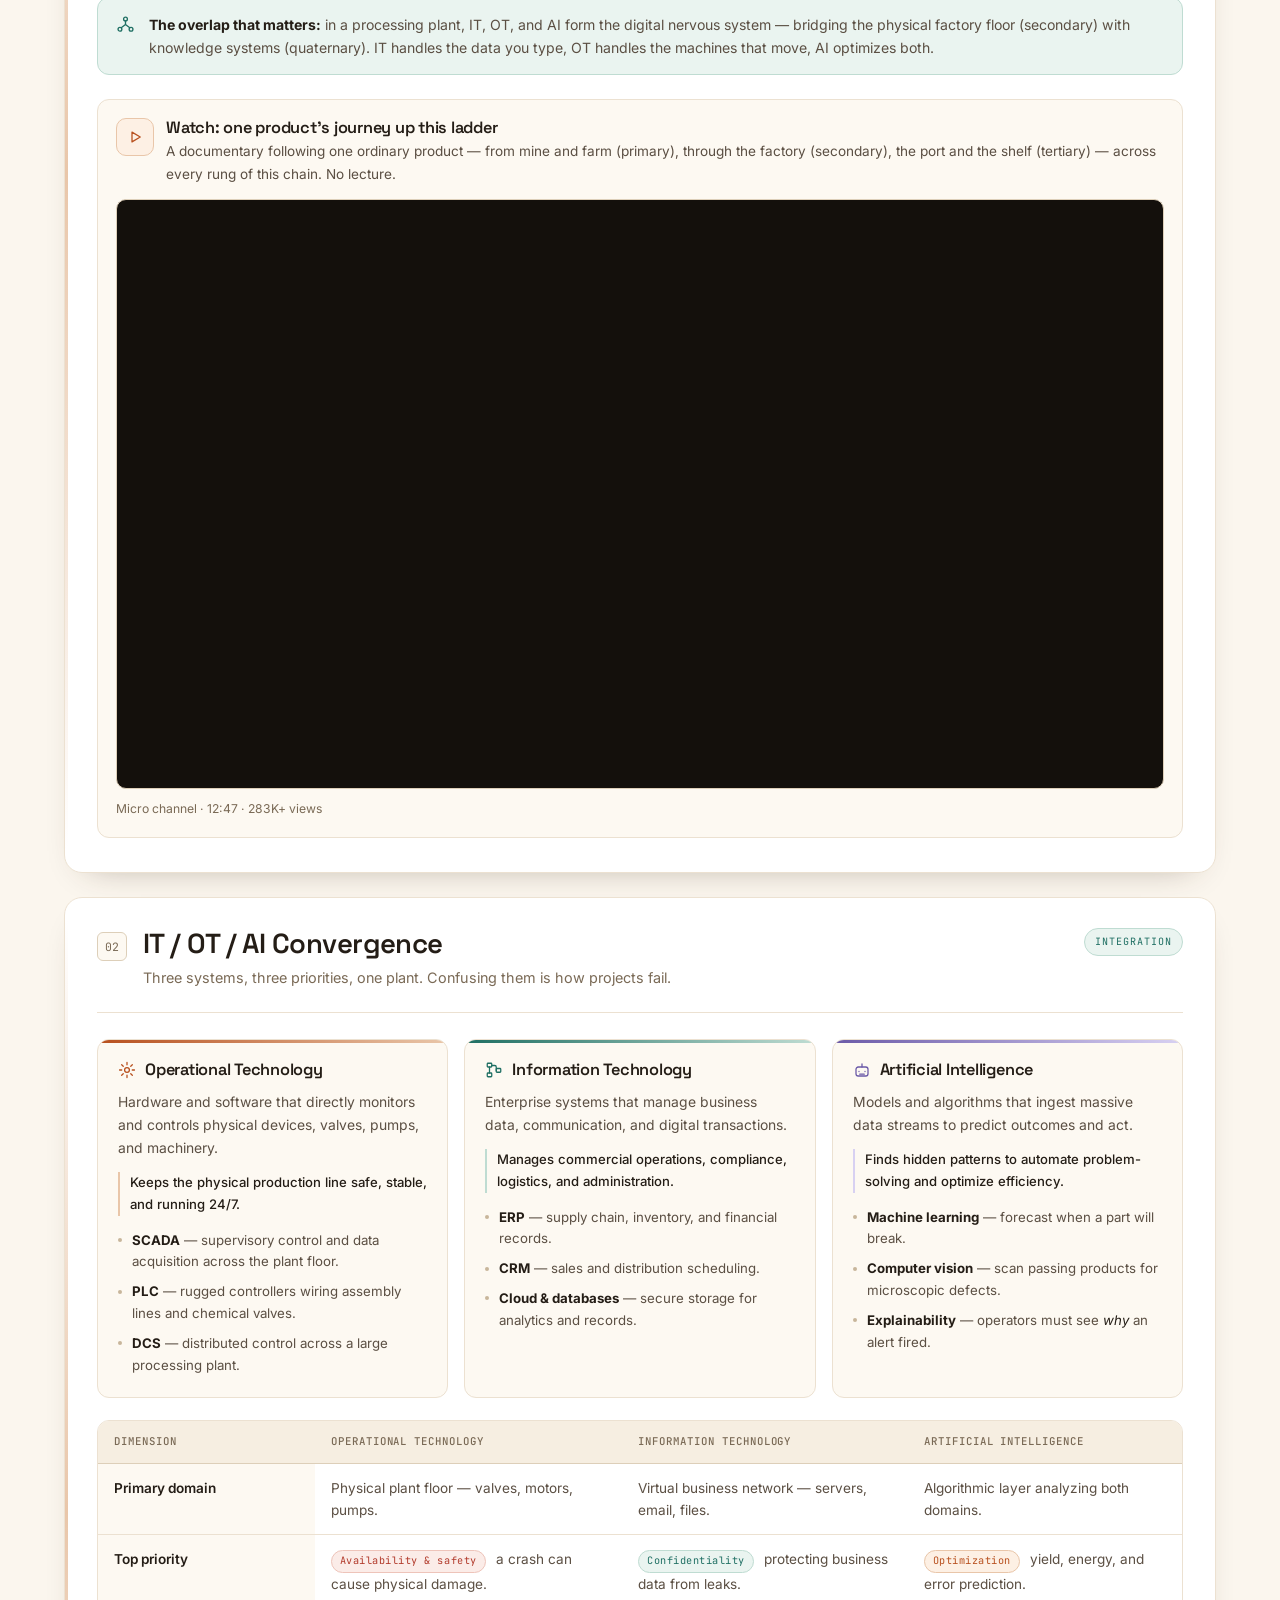
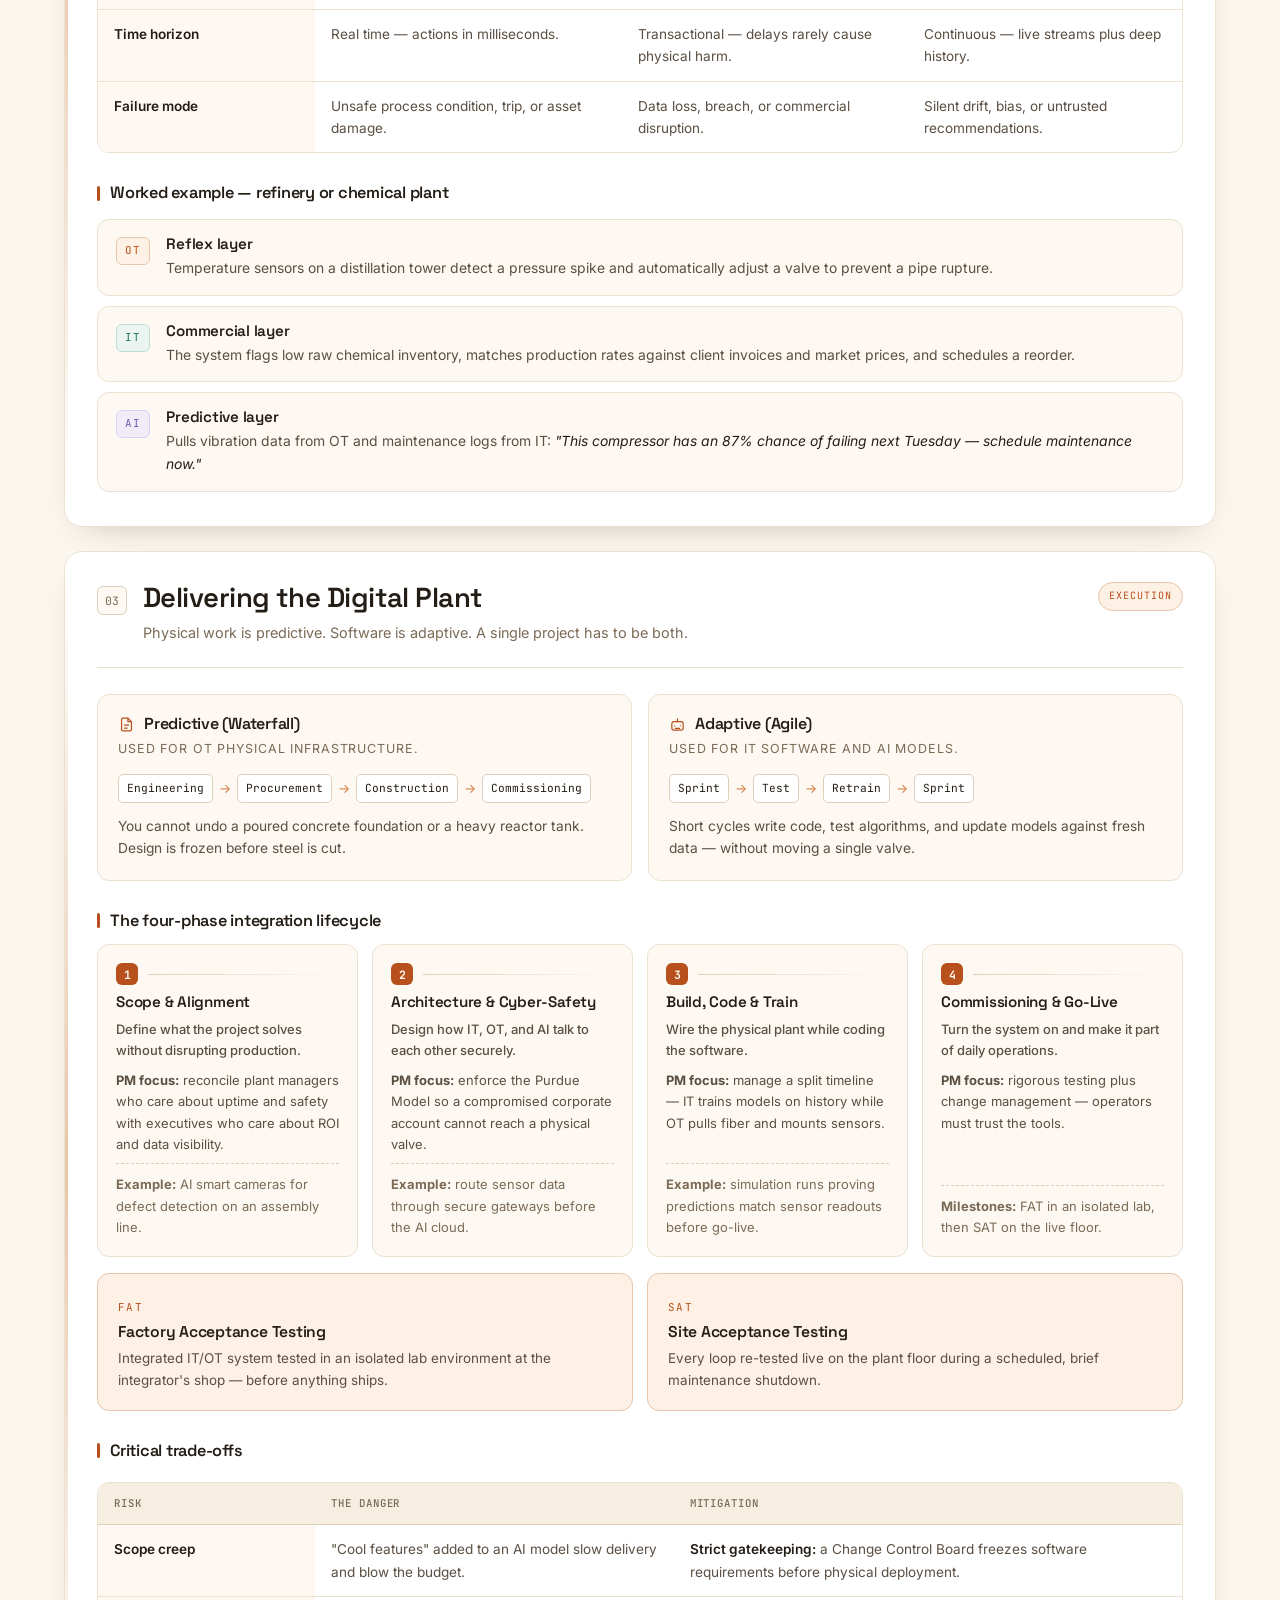
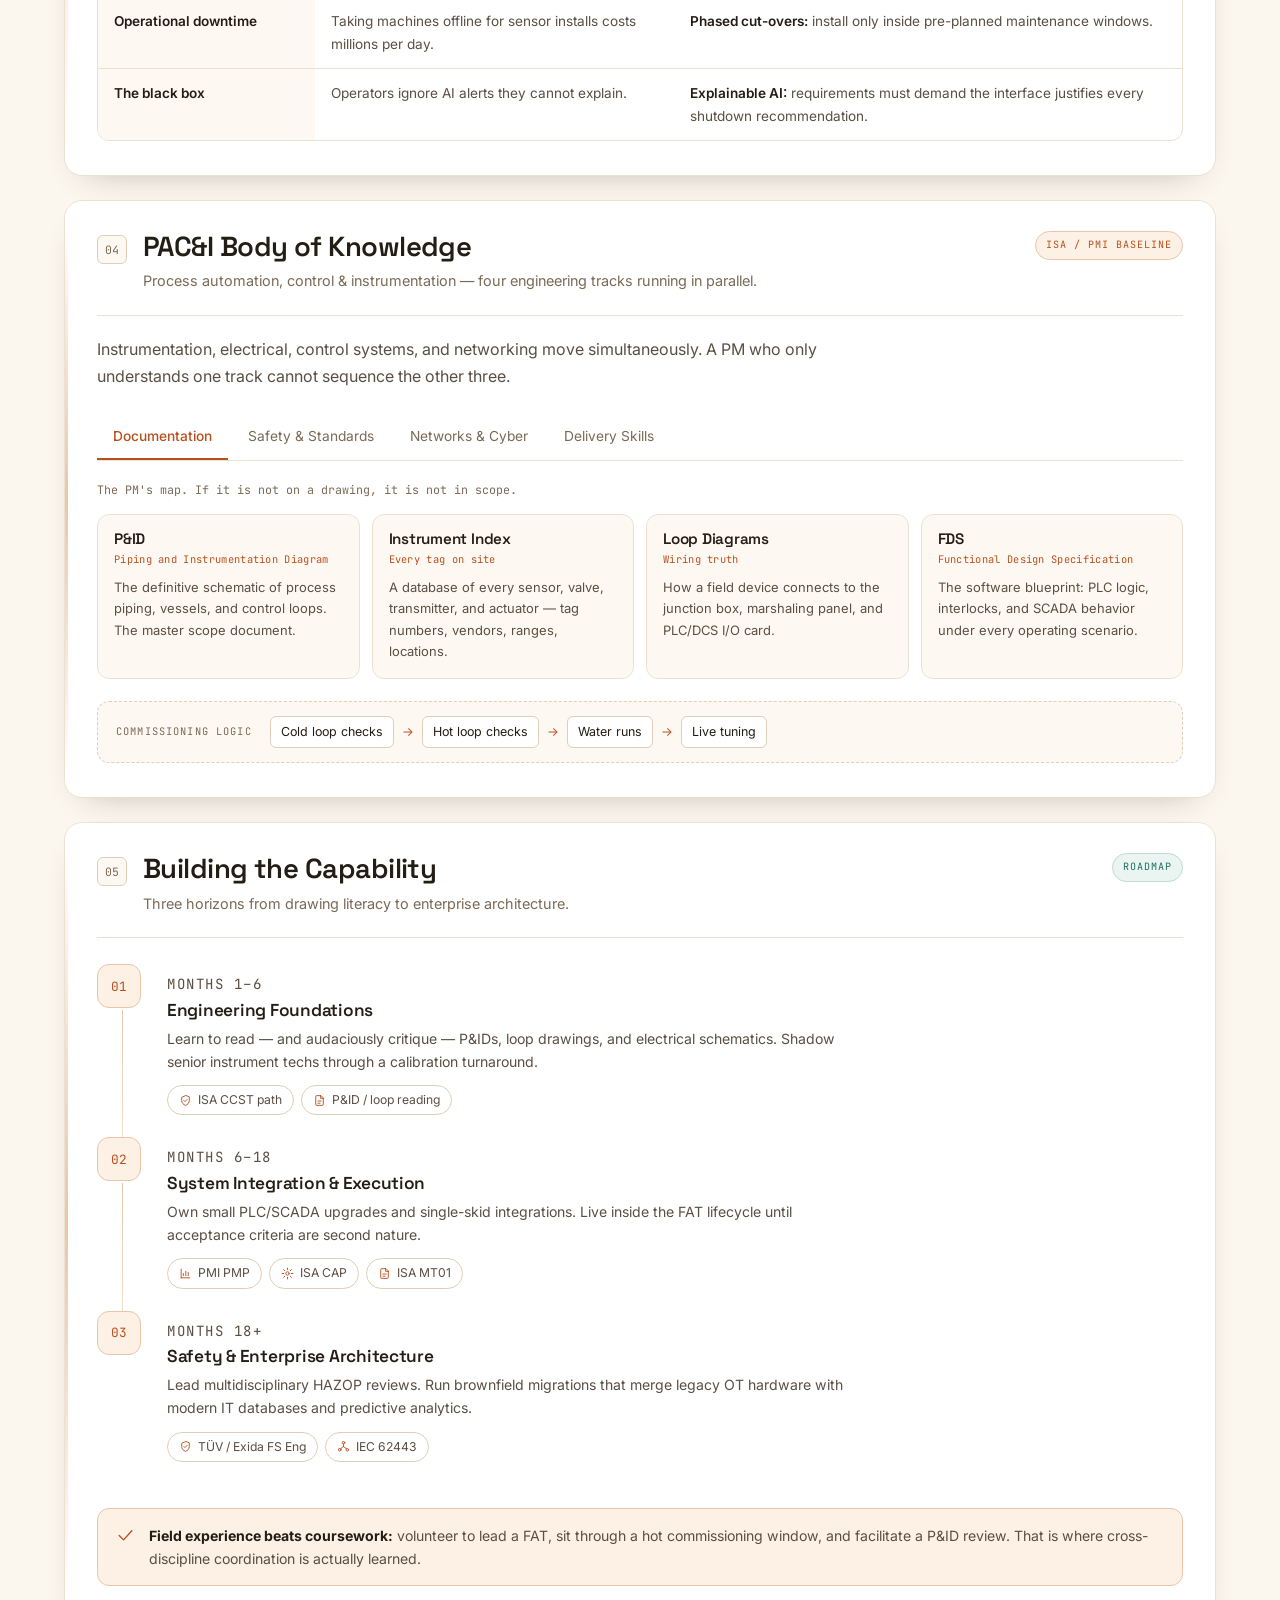
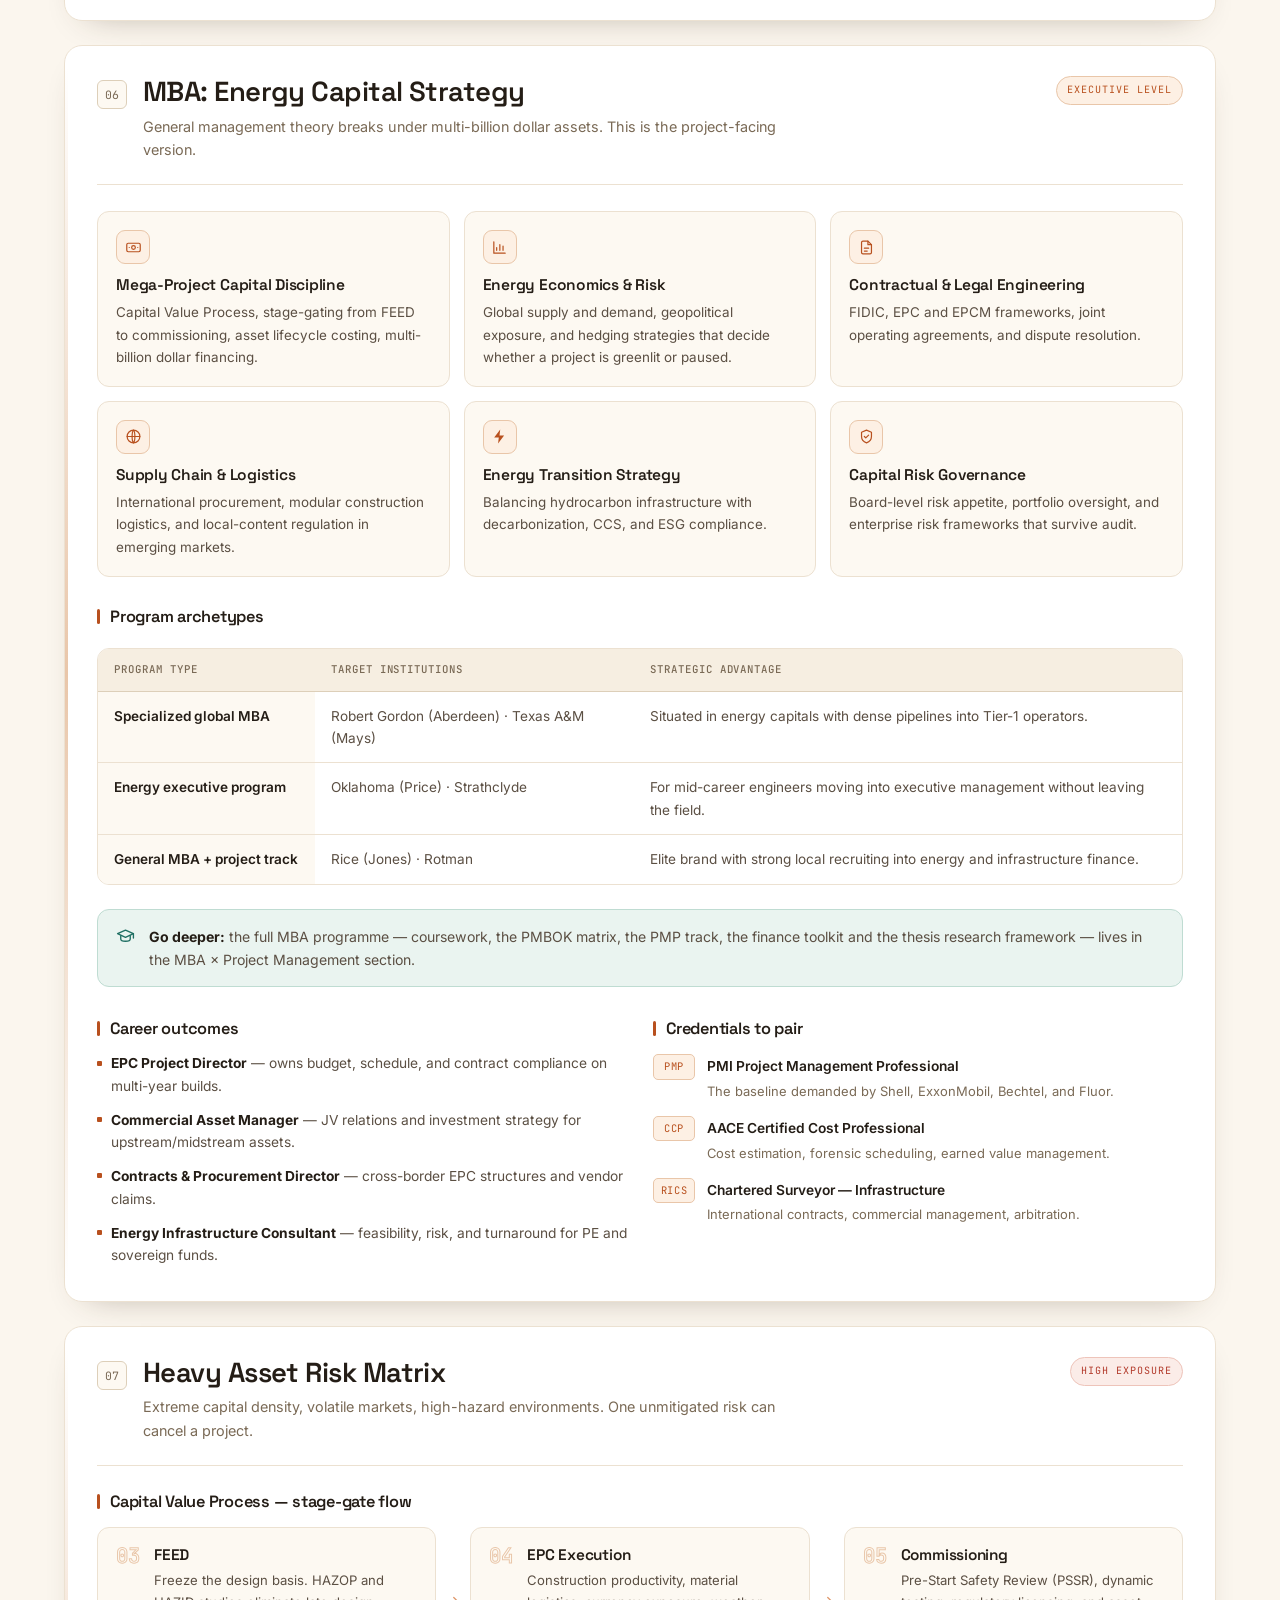
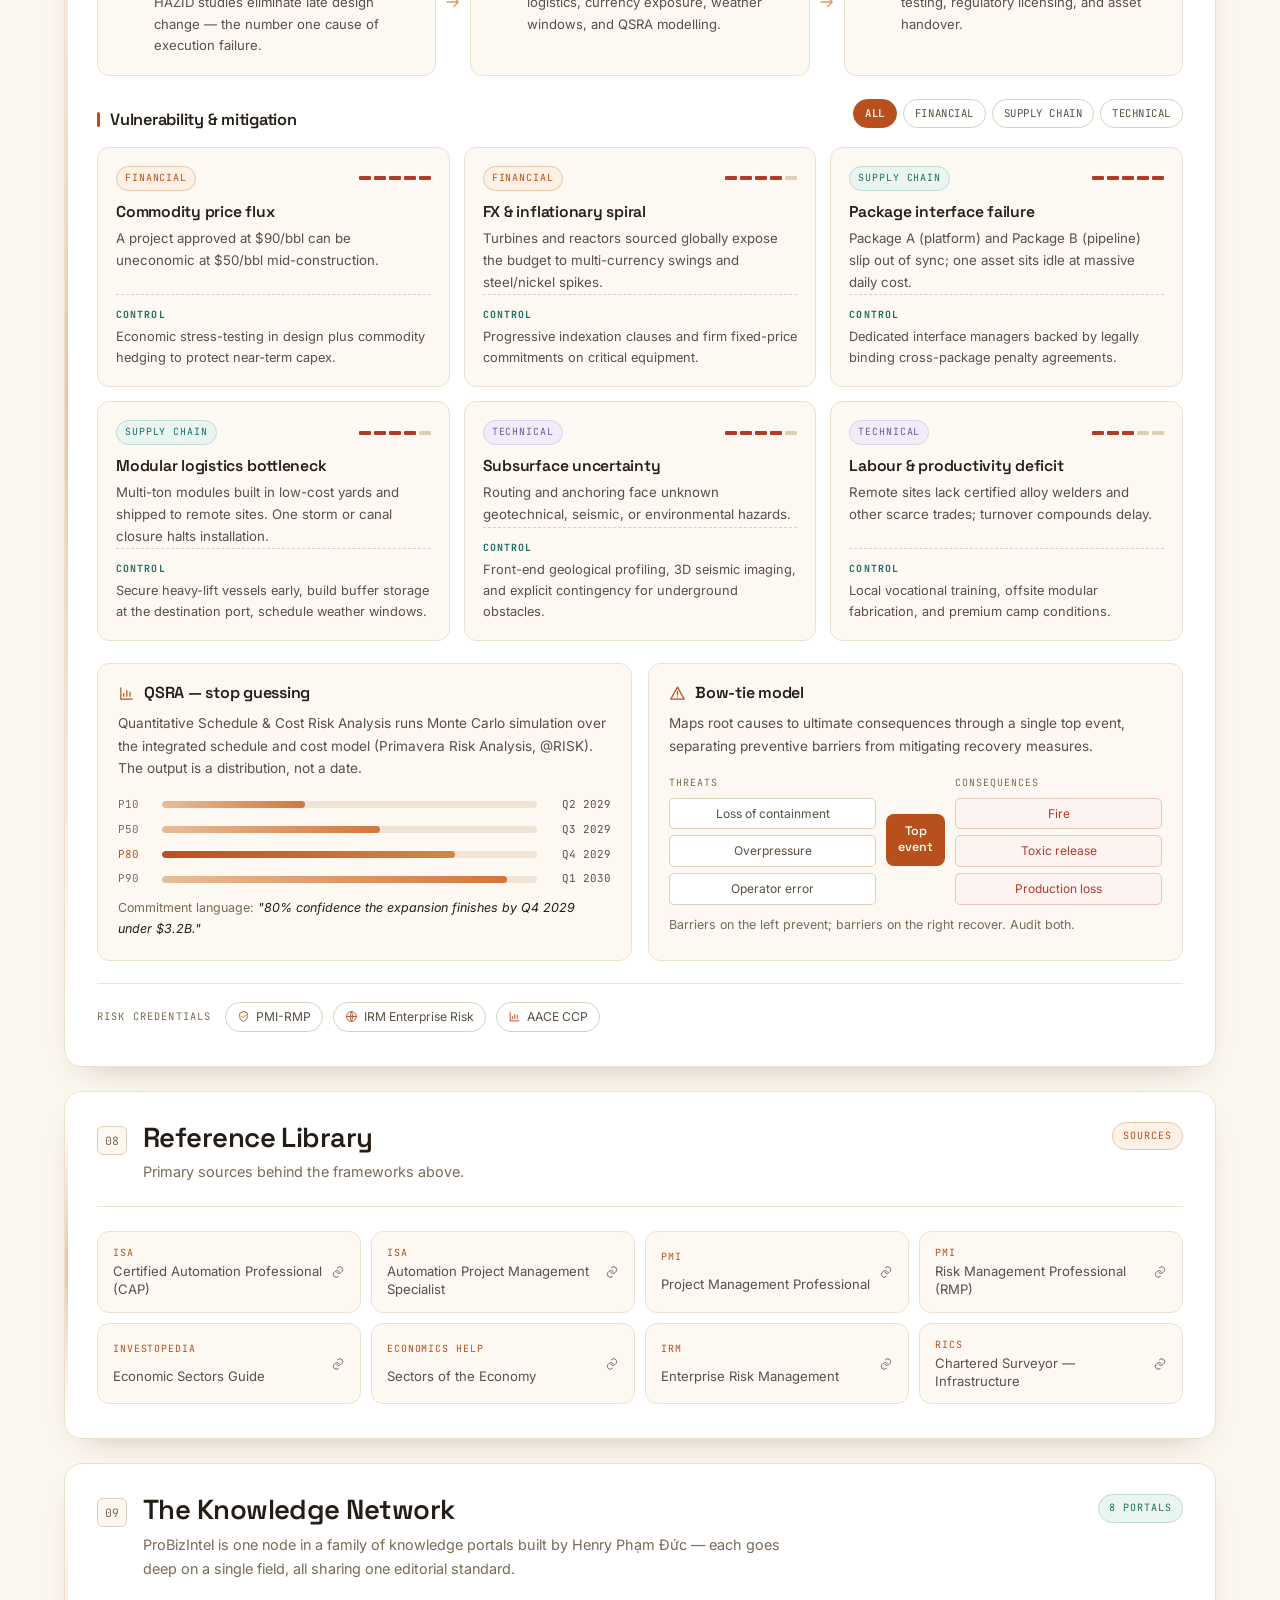
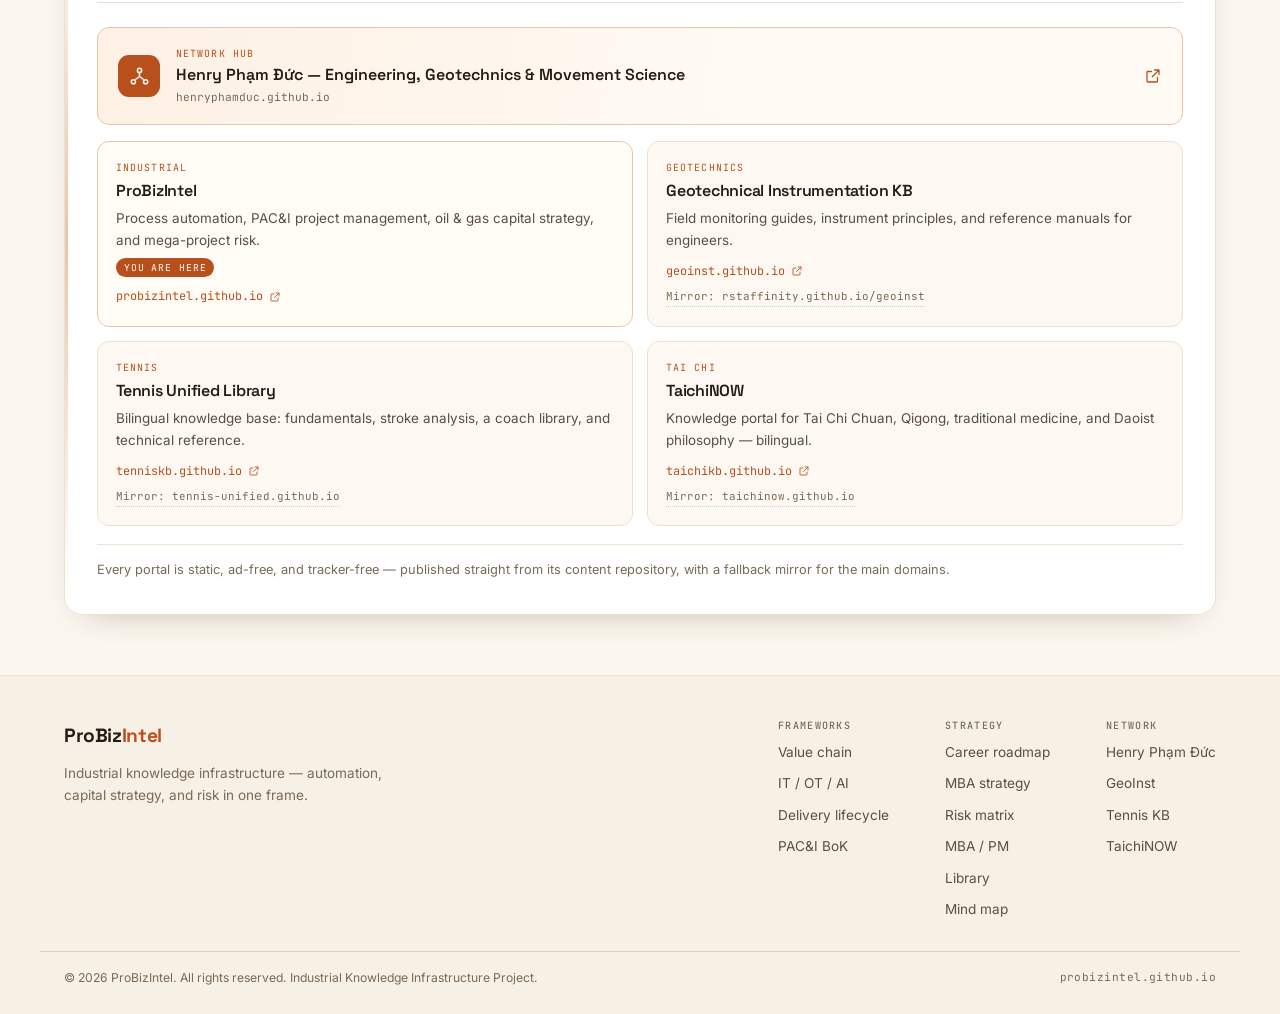
==== commit 3e1090d0: "Add Spanish (Español) as a third language toggle - Third pill on the EN/VI language switch (EN / VI " ====
--- a/index.html
+++ b/index.html
@@ -1,15 +1,15 @@
 <!DOCTYPE html>
-<html lang="en">
+<html lang="en" data-title-es="ProBizIntel | Inteligencia de Proyectos Industriales Pesados">
 <head>
 <meta charset="UTF-8">
 <meta name="viewport" content="width=device-width, initial-scale=1.0">
 <title>ProBizIntel | Heavy Industrial Project Intelligence</title>
-<meta name="description" content="A working knowledge portal for process automation, control & instrumentation project management, oil & gas capital strategy, and mega-project risk. English / Tiếng Việt.">
+<meta name="description" content="A working knowledge portal for process automation, control & instrumentation project management, oil & gas capital strategy, and mega-project risk. English / Español / Tiếng Việt.">
 <meta name="theme-color" content="#fbf6ee">
 <link rel="canonical" href="https://probizintel.github.io/">
 <meta property="og:site_name" content="ProBizIntel">
 <meta property="og:title" content="ProBizIntel | Heavy Industrial Project Intelligence">
-<meta property="og:description" content="Process automation, energy capital strategy, and mega-project risk — one integrated framework. Bilingual EN / VI.">
+<meta property="og:description" content="Process automation, energy capital strategy, and mega-project risk — one integrated framework. Trilingual EN / ES / VI.">
 <meta property="og:type" content="website">
 <meta property="og:url" content="https://probizintel.github.io/">
 <meta property="og:image" content="https://probizintel.github.io/assets/og.png">
@@ -47,7 +47,7 @@
 <link rel="stylesheet" href="style.css">
 </head>
 <body>
-<a class="skip-link" href="#main" data-vi="Chuyển đến nội dung">Skip to content</a>
+<a class="skip-link" href="#main" data-vi="Chuyển đến nội dung" data-es="Saltar al contenido">Skip to content</a>
 <div class="scroll-progress" id="scrollProgress" aria-hidden="true"></div>
 
 <!-- Icon sprite -->
@@ -81,30 +81,31 @@
     <a class="brand" href="#top" aria-label="ProBizIntel">
       <span class="brand-mark"><svg class="ico"><use href="#i-bolt"/></svg></span>
       <span class="brand-text">ProBiz<span class="accent">Intel</span></span>
-      <span class="brand-tag" data-vi="Cổng tri thức">Knowledge Portal</span>
+      <span class="brand-tag" data-vi="Cổng tri thức" data-es="Portal de Conocimiento">Knowledge Portal</span>
     </a>
 
     <nav class="nav" id="nav" aria-label="Primary" data-vi-aria="Điều hướng chính">
-      <a class="nav-link" href="#chain" data-vi="Chuỗi giá trị">Value Chain</a>
+      <a class="nav-link" href="#chain" data-vi="Chuỗi giá trị" data-es="Cadena de Valor">Value Chain</a>
       <a class="nav-link" href="#convergence">IT / OT / AI</a>
-      <a class="nav-link" href="#delivery" data-vi="Triển khai">Delivery</a>
-      <a class="nav-link" href="#automation" data-vi="Hệ tri thức TĐH">Automation BoK</a>
-      <a class="nav-link" href="#mba-strategy" data-vi="Chiến lược MBA">MBA Strategy</a>
-      <a class="nav-link" href="#risk-management" data-vi="Ma trận rủi ro">Risk Matrix</a>
-      <a class="nav-link" href="MBAPM/index.html" data-vi="MBA / QLDA">MBA / PM</a>
-      <a class="nav-link" href="books/index.html" data-vi="Thư viện">Library</a>
-      <a class="nav-link" href="mindmap/index.html" data-vi="Sơ đồ">Mind Map</a>
+      <a class="nav-link" href="#delivery" data-vi="Triển khai" data-es="Implementación">Delivery</a>
+      <a class="nav-link" href="#automation" data-vi="Hệ tri thức TĐH" data-es="Automatización (BoK)">Automation BoK</a>
+      <a class="nav-link" href="#mba-strategy" data-vi="Chiến lược MBA" data-es="Estrategia MBA">MBA Strategy</a>
+      <a class="nav-link" href="#risk-management" data-vi="Ma trận rủi ro" data-es="Matriz de Riesgo">Risk Matrix</a>
+      <a class="nav-link" href="MBAPM/index.html" data-vi="MBA / QLDA" data-es="MBA / PM">MBA / PM</a>
+      <a class="nav-link" href="books/index.html" data-vi="Thư viện" data-es="Biblioteca">Library</a>
+      <a class="nav-link" href="mindmap/index.html" data-vi="Sơ đồ" data-es="Mapa Mental">Mind Map</a>
     </nav>
 
     <div class="header-actions">
-      <div class="lang-switch" role="group" aria-label="Language / Ngôn ngữ">
+      <div class="lang-switch" role="group" aria-label="Language / Ngôn ngữ" data-vi-aria="Ngôn ngữ" data-es-aria="Idioma">
         <button class="lang-btn is-active" type="button" data-lang="en" aria-pressed="true">EN</button>
         <button class="lang-btn" type="button" data-lang="vi" aria-pressed="false">VI</button>
-      </div>
-      <button class="icon-btn" id="headerSearchBtn" type="button" aria-label="Search the portal" data-vi-aria="Tìm kiếm trong cổng">
+        <button class="lang-btn" type="button" data-lang="es" aria-pressed="false">ES</button>
+      </div>
+      <button class="icon-btn" id="headerSearchBtn" type="button" aria-label="Search the portal" data-vi-aria="Tìm kiếm trong cổng" data-es="Buscar en el portal">
         <svg class="ico"><use href="#i-search"/></svg>
       </button>
-      <button class="icon-btn menu-btn" id="menuBtn" type="button" aria-label="Open menu" data-vi-aria="Mở menu" aria-expanded="false" aria-controls="nav">
+      <button class="icon-btn menu-btn" id="menuBtn" type="button" aria-label="Open menu" data-vi-aria="Mở menu" data-es="Abrir menú" aria-expanded="false" aria-controls="nav">
         <svg class="ico"><use href="#i-menu"/></svg>
       </button>
     </div>
@@ -119,12 +120,12 @@
     <div class="hero-grid" aria-hidden="true"></div>
     <div class="hero-glow" aria-hidden="true"></div>
     <div class="container hero-inner">
-      <p class="kicker"><span class="pulse"></span> <span data-vi="Hạ tầng Tri thức Công nghiệp">Industrial Knowledge Infrastructure</span></p>
+      <p class="kicker"><span class="pulse"></span> <span data-vi="Hạ tầng Tri thức Công nghiệp" data-es="Infraestructura de Conocimiento Industrial">Industrial Knowledge Infrastructure</span></p>
       <h1>
-        <span data-vi="Trí tuệ Dự án">Heavy Industrial</span><br>
-        <span class="grad" data-vi="Công nghiệp Nặng">Project Intelligence</span>
+        <span data-vi="Trí tuệ Dự án" data-es="Industrial Pesado">Heavy Industrial</span><br>
+        <span class="grad" data-vi="Công nghiệp Nặng" data-es="Inteligencia de Proyectos">Project Intelligence</span>
       </h1>
-      <p class="lede" data-vi="Giao điểm thực chiến giữa tự động hóa quá trình, chiến lược vốn năng lượng và rủi ro siêu dự án — dành cho những người phải bàn giao một nhà máy, chứ không chỉ mô tả nó.">
+      <p class="lede" data-vi="Giao điểm thực chiến giữa tự động hóa quá trình, chiến lược vốn năng lượng và rủi ro siêu dự án — dành cho những người phải bàn giao một nhà máy, chứ không chỉ mô tả nó." data-es="El punto de encuentro práctico entre la automatización de procesos, la estrategia de capital energético y el riesgo de megaproyectos — para quienes deben entregar una planta, no solo describirla.">
         The working intersection of process automation, energy capital strategy, and mega-project risk —
         built for the people who have to deliver a plant, not just describe one.
       </p>
@@ -132,8 +133,8 @@
       <div class="search-block">
         <div class="search-shell">
           <svg class="ico search-ico"><use href="#i-search"/></svg>
-          <input type="search" id="portalSearch" placeholder="Filter knowledge domains, standards, or mitigations…" data-vi-ph="Lọc lĩnh vực tri thức, tiêu chuẩn hoặc biện pháp giảm thiểu…" autocomplete="off" aria-label="Search the portal" data-vi-aria="Tìm kiếm trong cổng">
-          <button class="search-clear" id="searchClear" type="button" aria-label="Clear search" data-vi-aria="Xóa tìm kiếm" hidden>
+          <input type="search" id="portalSearch" placeholder="Filter knowledge domains, standards, or mitigations…" data-vi-ph="Lọc lĩnh vực tri thức, tiêu chuẩn hoặc biện pháp giảm thiểu…" data-es="Filtra dominios de conocimiento, normas o mitigaciones…" autocomplete="off" aria-label="Search the portal" data-vi-aria="Tìm kiếm trong cổng" data-es="Buscar en el portal">
+          <button class="search-clear" id="searchClear" type="button" aria-label="Clear search" data-vi-aria="Xóa tìm kiếm" data-es="Borrar búsqueda" hidden>
             <svg class="ico"><use href="#i-close"/></svg>
           </button>
           <kbd class="search-kbd">/</kbd>
@@ -151,51 +152,51 @@
       </div>
 
       <dl class="hero-stats">
-        <div class="stat"><dt>4</dt><dd data-vi="Phân ngành kinh tế">Economic sectors mapped</dd></div>
-        <div class="stat"><dt>3</dt><dd data-vi="Tầng công nghệ hội tụ">Technology layers converged</dd></div>
-        <div class="stat"><dt>5</dt><dd data-vi="Cổng vốn (CVP)">Capital value gates</dd></div>
-        <div class="stat"><dt>36</dt><dd data-vi="Nút trên sơ đồ tri thức">Nodes on the knowledge map</dd></div>
+        <div class="stat"><dt>4</dt><dd data-vi="Phân ngành kinh tế" data-es="Sectores económicos mapeados">Economic sectors mapped</dd></div>
+        <div class="stat"><dt>3</dt><dd data-vi="Tầng công nghệ hội tụ" data-es="Capas tecnológicas convergidas">Technology layers converged</dd></div>
+        <div class="stat"><dt>5</dt><dd data-vi="Cổng vốn (CVP)" data-es="Compuertas de valor de capital">Capital value gates</dd></div>
+        <div class="stat"><dt>36</dt><dd data-vi="Nút trên sơ đồ tri thức" data-es="Nodos en el mapa de conocimiento">Nodes on the knowledge map</dd></div>
       </dl>
     </div>
   </section>
 
   <section class="gateway" aria-label="New sections">
     <div class="container">
-      <p class="gateway-kicker"><span class="pulse"></span> <span data-vi="Đi thẳng vào">Go straight to</span></p>
+      <p class="gateway-kicker"><span class="pulse"></span> <span data-vi="Đi thẳng vào" data-es="Ir directamente a">Go straight to</span></p>
       <div class="gateway-grid">
         <a class="gw s-item" href="MBAPM/index.html">
           <span class="gw-ico"><svg class="ico"><use href="#i-cap"/></svg></span>
           <span class="gw-body">
-            <span class="gw-tag" data-vi="Học liệu">Programme</span>
-            <strong>MBA × Project Management</strong>
-            <span class="gw-d" data-vi="15 học phần, ma trận 42 quy trình, lộ trình PMP, bộ công cụ tài chính, năm lộ trình đọc và một khung nghiên cứu.">15 courses, the 42-process matrix, the PMP track, a finance toolkit, five reading paths and a research framework.</span>
+            <span class="gw-tag" data-vi="Học liệu" data-es="Programa">Programme</span>
+            <strong data-es="MBA × Gestión de Proyectos">MBA × Project Management</strong>
+            <span class="gw-d" data-vi="15 học phần, ma trận 42 quy trình, lộ trình PMP, bộ công cụ tài chính, năm lộ trình đọc và một khung nghiên cứu." data-es="15 cursos, la matriz de 42 procesos, la ruta PMP, un conjunto de herramientas financieras, cinco rutas de lectura y un marco de investigación.">15 courses, the 42-process matrix, the PMP track, a finance toolkit, five reading paths and a research framework.</span>
           </span>
           <svg class="ico gw-go"><use href="#i-arrow"/></svg>
         </a>
         <a class="gw s-item" href="books/index.html">
           <span class="gw-ico"><svg class="ico"><use href="#i-doc"/></svg></span>
           <span class="gw-body">
-            <span class="gw-tag" data-vi="Thư viện">Library</span>
+            <span class="gw-tag" data-vi="Thư viện" data-es="Biblioteca">Library</span>
             <strong data-vi="Thư viện Nghiên cứu">The Research Library</strong>
-            <span class="gw-d" data-vi="126 tác phẩm có chú giải trên 15 kệ, 32.912 tệp được lập mục, kệ mở miễn phí.">126 annotated works across 15 shelves, 32,912 files indexed, plus a free open shelf.</span>
+            <span class="gw-d" data-vi="126 tác phẩm có chú giải trên 15 kệ, 32.912 tệp được lập mục, kệ mở miễn phí." data-es="126 obras anotadas en 15 estanterías, 32.912 archivos indexados, más una estantería abierta gratuita.">126 annotated works across 15 shelves, 32,912 files indexed, plus a free open shelf.</span>
           </span>
           <svg class="ico gw-go"><use href="#i-arrow"/></svg>
         </a>
         <a class="gw s-item" href="vi/books/index.html">
           <span class="gw-ico"><svg class="ico"><use href="#i-globe"/></svg></span>
           <span class="gw-body">
-            <span class="gw-tag" data-vi="Tiếng Việt">Vietnamese</span>
-            <strong data-vi="Thư viện tiếng Việt">Thư viện tiếng Việt</strong>
-            <span class="gw-d" data-vi="Cùng thư viện, giao diện và chú giải tiếng Việt.">The same library, with Vietnamese interface and annotations.</span>
+            <span class="gw-tag" data-vi="Tiếng Việt" data-es="Vietnamita">Vietnamese</span>
+            <strong data-vi="Thư viện tiếng Việt" data-es="Biblioteca en Vietnamita">Thư viện tiếng Việt</strong>
+            <span class="gw-d" data-vi="Cùng thư viện, giao diện và chú giải tiếng Việt." data-es="La misma biblioteca, con interfaz y anotaciones en vietnamita.">The same library, with Vietnamese interface and annotations.</span>
           </span>
           <svg class="ico gw-go"><use href="#i-arrow"/></svg>
         </a>
         <a class="gw s-item" href="mindmap/index.html">
           <span class="gw-ico"><svg class="ico"><use href="#i-net"/></svg></span>
           <span class="gw-body">
-            <span class="gw-tag" data-vi="Bản đồ">Map</span>
-            <strong data-vi="Sơ đồ Tri thức">The Knowledge Map</strong>
-            <span class="gw-d" data-vi="36 nút, 5 nhánh — toàn bộ cổng trên một sơ đồ tương tác.">36 nodes, 5 branches — the entire portal on one interactive map.</span>
+            <span class="gw-tag" data-vi="Bản đồ" data-es="Mapa">Map</span>
+            <strong data-vi="Sơ đồ Tri thức" data-es="El Mapa de Conocimiento">The Knowledge Map</strong>
+            <span class="gw-d" data-vi="36 nút, 5 nhánh — toàn bộ cổng trên một sơ đồ tương tác." data-es="36 nodos, 5 ramas — todo el portal en un mapa interactivo.">36 nodes, 5 branches — the entire portal on one interactive map.</span>
           </span>
           <svg class="ico gw-go"><use href="#i-arrow"/></svg>
         </a>
@@ -210,17 +211,17 @@
       <div class="card-head">
         <div class="card-index">01</div>
         <div class="card-title">
-          <h2 data-vi="Chuỗi Giá trị Kinh tế">The Economic Value Chain</h2>
-          <p class="card-sub" data-vi="Mọi dự án vốn đều nằm ở một nấc trên chiếc thang này. Dự án tự động hóa bắc qua hai nấc cuối.">Every capital project sits somewhere on this ladder. Automation projects straddle the last two rungs.</p>
-        </div>
-        <span class="badge" data-vi="Nền tảng">Foundations</span>
+          <h2 data-vi="Chuỗi Giá trị Kinh tế" data-es="La Cadena de Valor Económica">The Economic Value Chain</h2>
+          <p class="card-sub" data-vi="Mọi dự án vốn đều nằm ở một nấc trên chiếc thang này. Dự án tự động hóa bắc qua hai nấc cuối." data-es="Todo proyecto de capital ocupa un peldaño de esta escalera. Los proyectos de automatización abarcan los dos últimos.">Every capital project sits somewhere on this ladder. Automation projects straddle the last two rungs.</p>
+        </div>
+        <span class="badge" data-vi="Nền tảng" data-es="Fundamentos">Foundations</span>
       </div>
 
       <div class="sector-chain">
         <article class="sector-card s-item">
           <div class="sector-num">01</div>
-          <h3 data-vi="Sơ cấp">Primary</h3>
-          <p class="sector-role" data-vi="Nguyên liệu thô">Raw materials</p>
+          <h3 data-vi="Sơ cấp" data-es="Primario">Primary</h3>
+          <p class="sector-role" data-vi="Nguyên liệu thô" data-es="Materias primas">Raw materials</p>
           <p data-vi="Khai thác hoặc thu hoạch tài nguyên thiên nhiên trực tiếp từ đất, nước hoặc không khí.">Extracts or harvests natural resources directly from the earth, water, or air.</p>
           <ul class="tag-list">
             <li data-vi="Nông nghiệp">Farming</li><li data-vi="Đánh bắt">Fishing</li><li data-vi="Lâm nghiệp">Forestry</li><li data-vi="Khai khoáng">Mining</li><li data-vi="Khoan dầu">Oil drilling</li>
@@ -232,8 +233,8 @@
 
         <article class="sector-card s-item">
           <div class="sector-num">02</div>
-          <h3 data-vi="Thứ cấp">Secondary</h3>
-          <p class="sector-role" data-vi="Sản xuất &amp; chế biến">Manufacturing &amp; processing</p>
+          <h3 data-vi="Thứ cấp" data-es="Secundario">Secondary</h3>
+          <p class="sector-role" data-vi="Sản xuất &amp; chế biến" data-es="Manufactura y procesamiento">Manufacturing &amp; processing</p>
           <p data-vi="Chuyển hóa nguyên liệu thô thành sản phẩm hoàn chỉnh hoặc bán thành phẩm.">Transforms raw materials into finished or semi-finished products.</p>
           <ul class="tag-list">
             <li data-vi="Nhà máy thép">Steel mills</li><li data-vi="Nhà máy ô tô">Car factories</li><li data-vi="Lọc dầu">Refineries</li><li data-vi="Xây dựng">Construction</li>
@@ -245,8 +246,8 @@
 
         <article class="sector-card s-item">
           <div class="sector-num">03</div>
-          <h3 data-vi="Thứ ba">Tertiary</h3>
-          <p class="sector-role" data-vi="Dịch vụ &amp; phân phối">Services &amp; distribution</p>
+          <h3 data-vi="Thứ ba" data-es="Terciario">Tertiary</h3>
+          <p class="sector-role" data-vi="Dịch vụ &amp; phân phối" data-es="Servicios y distribución">Services &amp; distribution</p>
           <p data-vi="Cung cấp dịch vụ vô hình và lưu chuyển hàng hóa thay vì trực tiếp sản xuất.">Provides intangible services and moves goods rather than making them.</p>
           <ul class="tag-list">
             <li data-vi="Bán lẻ">Retail</li><li data-vi="Ngân hàng">Banking</li><li data-vi="Bệnh viện">Hospitals</li><li data-vi="Vận tải">Transport</li><li data-vi="Giáo dục">Education</li>
@@ -258,8 +259,8 @@
 
         <article class="sector-card s-item">
           <div class="sector-num">04</div>
-          <h3 data-vi="Thứ tư">Quaternary</h3>
-          <p class="sector-role" data-vi="Thông tin &amp; tri thức">Information &amp; knowledge</p>
+          <h3 data-vi="Thứ tư" data-es="Cuaternario">Quaternary</h3>
+          <p class="sector-role" data-vi="Thông tin &amp; tri thức" data-es="Información y conocimiento">Information &amp; knowledge</p>
           <p data-vi="Hoạt động trí tuệ, nghiên cứu và công nghệ nâng đỡ mọi khu vực khác.">Intellectual, research, and technology activity that lifts every other sector.</p>
           <ul class="tag-list">
             <li data-vi="Phần mềm">Software</li><li>R&amp;D</li><li data-vi="Dịch vụ CNTT">IT services</li><li data-vi="Chính sách">Policy</li><li data-vi="Tư vấn">Consulting</li>
@@ -293,10 +294,10 @@
       <div class="card-head">
         <div class="card-index">02</div>
         <div class="card-title">
-          <h2 data-vi="Hội tụ IT / OT / AI">IT / OT / AI Convergence</h2>
-          <p class="card-sub" data-vi="Ba hệ thống, ba ưu tiên, một nhà máy. Nhầm lẫn giữa chúng là khởi nguồn của thất bại dự án.">Three systems, three priorities, one plant. Confusing them is how projects fail.</p>
-        </div>
-        <span class="badge badge-cyan" data-vi="Tích hợp">Integration</span>
+          <h2 data-vi="Hội tụ IT / OT / AI" data-es="Convergencia IT / OT / AI">IT / OT / AI Convergence</h2>
+          <p class="card-sub" data-vi="Ba hệ thống, ba ưu tiên, một nhà máy. Nhầm lẫn giữa chúng là khởi nguồn của thất bại dự án." data-es="Tres sistemas, tres prioridades, una planta. Confundirlos es el origen del fracaso del proyecto.">Three systems, three priorities, one plant. Confusing them is how projects fail.</p>
+        </div>
+        <span class="badge badge-cyan" data-vi="Tích hợp" data-es="Integración">Integration</span>
       </div>
 
       <div class="tri-grid">
@@ -400,10 +401,10 @@
       <div class="card-head">
         <div class="card-index">03</div>
         <div class="card-title">
-          <h2 data-vi="Triển khai Nhà máy Số">Delivering the Digital Plant</h2>
-          <p class="card-sub" data-vi="Công việc vật lý mang tính dự báo. Phần mềm mang tính thích ứng. Một dự án phải là cả hai.">Physical work is predictive. Software is adaptive. A single project has to be both.</p>
-        </div>
-        <span class="badge badge-amber" data-vi="Thực thi">Execution</span>
+          <h2 data-vi="Triển khai Nhà máy Số" data-es="Entregando la Planta Digital">Delivering the Digital Plant</h2>
+          <p class="card-sub" data-vi="Công việc vật lý mang tính dự báo. Phần mềm mang tính thích ứng. Một dự án phải là cả hai." data-es="El trabajo físico es predictivo. El software es adaptativo. Un proyecto debe ser ambos.">Physical work is predictive. Software is adaptive. A single project has to be both.</p>
+        </div>
+        <span class="badge badge-amber" data-vi="Thực thi" data-es="Ejecución">Execution</span>
       </div>
 
       <div class="split-compare">
@@ -502,10 +503,10 @@
       <div class="card-head">
         <div class="card-index">04</div>
         <div class="card-title">
-          <h2 data-vi="Hệ tri thức PAC&amp;I">PAC&amp;I Body of Knowledge</h2>
-          <p class="card-sub" data-vi="Tự động hóa quá trình, điều khiển &amp; đo lường — bốn tuyến kỹ thuật chạy song song.">Process automation, control &amp; instrumentation — four engineering tracks running in parallel.</p>
-        </div>
-        <span class="badge" data-vi="Chuẩn ISA / PMI">ISA / PMI Baseline</span>
+          <h2 data-vi="Hệ tri thức PAC&amp;I" data-es="Cuerpo de Conocimiento PAC&amp;I">PAC&amp;I Body of Knowledge</h2>
+          <p class="card-sub" data-vi="Tự động hóa quá trình, điều khiển &amp; đo lường — bốn tuyến kỹ thuật chạy song song." data-es="Automatización de procesos, control e instrumentación — cuatro líneas técnicas en paralelo.">Process automation, control &amp; instrumentation — four engineering tracks running in parallel.</p>
+        </div>
+        <span class="badge" data-vi="Chuẩn ISA / PMI" data-es="Línea base ISA / PMI">ISA / PMI Baseline</span>
       </div>
 
       <p class="intro-text" data-vi="Đo lường, điện, hệ thống điều khiển và mạng lưới vận động đồng thời. Một PM chỉ hiểu một tuyến thì không thể sắp xếp ba tuyến còn lại.">Instrumentation, electrical, control systems, and networking move simultaneously. A PM who only understands one track cannot sequence the other three.</p>
@@ -649,10 +650,10 @@
       <div class="card-head">
         <div class="card-index">05</div>
         <div class="card-title">
-          <h2 data-vi="Xây dựng Năng lực">Building the Capability</h2>
-          <p class="card-sub" data-vi="Ba chặng từ đọc bản vẽ đến kiến trúc doanh nghiệp.">Three horizons from drawing literacy to enterprise architecture.</p>
-        </div>
-        <span class="badge badge-cyan" data-vi="Lộ trình">Roadmap</span>
+          <h2 data-vi="Xây dựng Năng lực" data-es="Construyendo la Capacidad">Building the Capability</h2>
+          <p class="card-sub" data-vi="Ba chặng từ đọc bản vẽ đến kiến trúc doanh nghiệp." data-es="Tres horizontes, de la lectura de planos a la arquitectura empresarial.">Three horizons from drawing literacy to enterprise architecture.</p>
+        </div>
+        <span class="badge badge-cyan" data-vi="Lộ trình" data-es="Hoja de Ruta">Roadmap</span>
       </div>
 
       <div class="roadmap">
@@ -708,10 +709,10 @@
       <div class="card-head">
         <div class="card-index">06</div>
         <div class="card-title">
-          <h2 data-vi="MBA: Chiến lược Vốn Năng lượng">MBA: Energy Capital Strategy</h2>
-          <p class="card-sub" data-vi="Lý thuyết quản trị thông thường sụp đổ trước tài sản hàng tỷ đô. Đây là phiên bản hướng dự án.">General management theory breaks under multi-billion dollar assets. This is the project-facing version.</p>
-        </div>
-        <span class="badge badge-amber" data-vi="Cấp điều hành">Executive Level</span>
+          <h2 data-vi="MBA: Chiến lược Vốn Năng lượng" data-es="MBA: Estrategia de Capital Energético">MBA: Energy Capital Strategy</h2>
+          <p class="card-sub" data-vi="Lý thuyết quản trị thông thường sụp đổ trước tài sản hàng tỷ đô. Đây là phiên bản hướng dự án." data-es="La teoría de gestión convencional colapsa ante activos de miles de millones. Esta es la versión orientada a proyectos.">General management theory breaks under multi-billion dollar assets. This is the project-facing version.</p>
+        </div>
+        <span class="badge badge-amber" data-vi="Cấp điều hành" data-es="Nivel Ejecutivo">Executive Level</span>
       </div>
 
       <div class="pillar-grid">
@@ -804,10 +805,10 @@
       <div class="card-head">
         <div class="card-index">07</div>
         <div class="card-title">
-          <h2 data-vi="Ma trận Rủi ro Tài sản Nặng">Heavy Asset Risk Matrix</h2>
-          <p class="card-sub" data-vi="Mật độ vốn cực cao, thị trường biến động, môi trường rủi ro cao. Một rủi ro không được xử lý có thể hủy cả dự án.">Extreme capital density, volatile markets, high-hazard environments. One unmitigated risk can cancel a project.</p>
-        </div>
-        <span class="badge badge-red" data-vi="Rủi ro cao">High Exposure</span>
+          <h2 data-vi="Ma trận Rủi ro Tài sản Nặng" data-es="Matriz de Riesgo de Activos Pesados">Heavy Asset Risk Matrix</h2>
+          <p class="card-sub" data-vi="Mật độ vốn cực cao, thị trường biến động, môi trường rủi ro cao. Một rủi ro không được xử lý có thể hủy cả dự án." data-es="Densidad de capital extremadamente alta, mercados volátiles, entornos de alto riesgo. Un riesgo no mitigado puede cancelar un proyecto.">Extreme capital density, volatile markets, high-hazard environments. One unmitigated risk can cancel a project.</p>
+        </div>
+        <span class="badge badge-red" data-vi="Rủi ro cao" data-es="Alta Exposición">High Exposure</span>
       </div>
 
       <h3 class="sub-head tight" data-vi="Quy trình Giá trị Vốn — dòng cổng">Capital Value Process — stage-gate flow</h3>
@@ -957,10 +958,10 @@
       <div class="card-head">
         <div class="card-index">08</div>
         <div class="card-title">
-          <h2 data-vi="Thư viện Tham chiếu">Reference Library</h2>
-          <p class="card-sub" data-vi="Các nguồn gốc đứng sau những khung năng lực trên.">Primary sources behind the frameworks above.</p>
-        </div>
-        <span class="badge" data-vi="Nguồn">Sources</span>
+          <h2 data-vi="Thư viện Tham chiếu" data-es="Biblioteca de Referencia">Reference Library</h2>
+          <p class="card-sub" data-vi="Các nguồn gốc đứng sau những khung năng lực trên." data-es="Las fuentes primarias detrás de los marcos anteriores.">Primary sources behind the frameworks above.</p>
+        </div>
+        <span class="badge" data-vi="Nguồn" data-es="Fuentes">Sources</span>
       </div>
       <div class="ref-grid">
         <a class="ref s-item" href="https://www.isa.org/certification/cap" target="_blank" rel="noopener">
@@ -995,10 +996,10 @@
       <div class="card-head">
         <div class="card-index">09</div>
         <div class="card-title">
-          <h2 data-vi="Mạng lưới Tri thức">The Knowledge Network</h2>
-          <p class="card-sub" data-vi="ProBizIntel là một phần trong hệ sinh thái cổng tri thức do Henry Phạm Đức xây dựng — mỗi cổng chuyên sâu một lĩnh vực, tất cả dùng chung một chuẩn biên soạn.">ProBizIntel is one node in a family of knowledge portals built by Henry Phạm Đức — each goes deep on a single field, all sharing one editorial standard.</p>
-        </div>
-        <span class="badge badge-cyan" data-vi="8 cổng">8 Portals</span>
+          <h2 data-vi="Mạng lưới Tri thức" data-es="La Red de Conocimiento">The Knowledge Network</h2>
+          <p class="card-sub" data-vi="ProBizIntel là một phần trong hệ sinh thái cổng tri thức do Henry Phạm Đức xây dựng — mỗi cổng chuyên sâu một lĩnh vực, tất cả dùng chung một chuẩn biên soạn." data-es="ProBizIntel es un nodo de la familia de portales de conocimiento creada por Henry Phạm Đức — cada uno profundiza en un campo, todos comparten un mismo estándar editorial.">ProBizIntel is one node in a family of knowledge portals built by Henry Phạm Đức — each goes deep on a single field, all sharing one editorial standard.</p>
+        </div>
+        <span class="badge badge-cyan" data-vi="8 cổng" data-es="8 Portales">8 Portals</span>
       </div>
 
       <a class="net-hub s-item" href="https://henryphamduc.github.io/" target="_blank" rel="noopener">
@@ -1058,27 +1059,27 @@
   <div class="container footer-inner">
     <div class="footer-brand">
       <span class="brand-text">ProBiz<span class="accent">Intel</span></span>
-      <p data-vi="Hạ tầng tri thức công nghiệp — tự động hóa, chiến lược vốn và rủi ro trong một khung thống nhất.">Industrial knowledge infrastructure — automation, capital strategy, and risk in one frame.</p>
+      <p data-vi="Hạ tầng tri thức công nghiệp — tự động hóa, chiến lược vốn và rủi ro trong một khung thống nhất." data-es="Infraestructura de conocimiento industrial — automatización, estrategia de capital y riesgo en un solo marco.">Industrial knowledge infrastructure — automation, capital strategy, and risk in one frame.</p>
     </div>
-    <nav class="footer-nav" aria-label="Footer" data-vi-aria="Chân trang">
+    <nav class="footer-nav" aria-label="Footer" data-vi-aria="Chân trang" data-es="Pie de página">
       <div>
-        <h4 data-vi="Khung năng lực">Frameworks</h4>
-        <a href="#chain" data-vi="Chuỗi giá trị">Value chain</a>
+        <h4 data-vi="Khung năng lực" data-es="Marcos">Frameworks</h4>
+        <a href="#chain" data-vi="Chuỗi giá trị" data-es="Cadena de Valor">Value chain</a>
         <a href="#convergence">IT / OT / AI</a>
-        <a href="#delivery" data-vi="Vòng đời triển khai">Delivery lifecycle</a>
-        <a href="#automation" data-vi="Hệ tri thức PAC&amp;I">PAC&amp;I BoK</a>
+        <a href="#delivery" data-vi="Vòng đời triển khai" data-es="Ciclo de implementación">Delivery lifecycle</a>
+        <a href="#automation" data-vi="Hệ tri thức PAC&amp;I" data-es="Cuerpo de Conocimiento PAC&amp;I">PAC&amp;I BoK</a>
       </div>
       <div>
-        <h4 data-vi="Chiến lược">Strategy</h4>
-        <a href="#career" data-vi="Lộ trình sự nghiệp">Career roadmap</a>
-        <a href="#mba-strategy" data-vi="Chiến lược MBA">MBA strategy</a>
-        <a href="#risk-management" data-vi="Ma trận rủi ro">Risk matrix</a>
-        <a href="MBAPM/index.html" data-vi="MBA / QLDA">MBA / PM</a>
-        <a href="books/index.html" data-vi="Thư viện">Library</a>
-        <a href="mindmap/index.html" data-vi="Sơ đồ">Mind map</a>
+        <h4 data-vi="Chiến lược" data-es="Estrategia">Strategy</h4>
+        <a href="#career" data-vi="Lộ trình sự nghiệp" data-es="Hoja de ruta profesional">Career roadmap</a>
+        <a href="#mba-strategy" data-vi="Chiến lược MBA" data-es="Estrategia MBA">MBA strategy</a>
+        <a href="#risk-management" data-vi="Ma trận rủi ro" data-es="Matriz de Riesgo">Risk matrix</a>
+        <a href="MBAPM/index.html" data-vi="MBA / QLDA" data-es="MBA / PM">MBA / PM</a>
+        <a href="books/index.html" data-vi="Thư viện" data-es="Biblioteca">Library</a>
+        <a href="mindmap/index.html" data-vi="Sơ đồ" data-es="Mapa Mental">Mind map</a>
       </div>
       <div>
-        <h4 data-vi="Mạng lưới">Network</h4>
+        <h4 data-vi="Mạng lưới" data-es="Red">Network</h4>
         <a href="https://henryphamduc.github.io/" target="_blank" rel="noopener">Henry Phạm Đức</a>
         <a href="https://geoinst.github.io/" target="_blank" rel="noopener">GeoInst</a>
         <a href="https://tenniskb.github.io/" target="_blank" rel="noopener">Tennis KB</a>
@@ -1087,12 +1088,12 @@
     </nav>
   </div>
   <div class="container footer-base">
-    <p>© <span id="year">2026</span> ProBizIntel. <span data-vi="Bảo lưu mọi quyền. Dự án Hạ tầng Tri thức Công nghiệp.">All rights reserved. Industrial Knowledge Infrastructure Project.</span></p>
+    <p>© <span id="year">2026</span> ProBizIntel. <span data-vi="Bảo lưu mọi quyền. Dự án Hạ tầng Tri thức Công nghiệp." data-es="Todos los derechos reservados. Proyecto de Infraestructura de Conocimiento Industrial.">All rights reserved. Industrial Knowledge Infrastructure Project.</span></p>
     <p class="footer-target">probizintel.github.io</p>
   </div>
 </footer>
 
-<button class="to-top" id="toTop" type="button" aria-label="Back to top" data-vi-aria="Về đầu trang">
+<button class="to-top" id="toTop" type="button" aria-label="Back to top" data-vi-aria="Về đầu trang" data-es="Volver arriba">
   <svg class="ico"><use href="#i-up"/></svg>
 </button>
 
